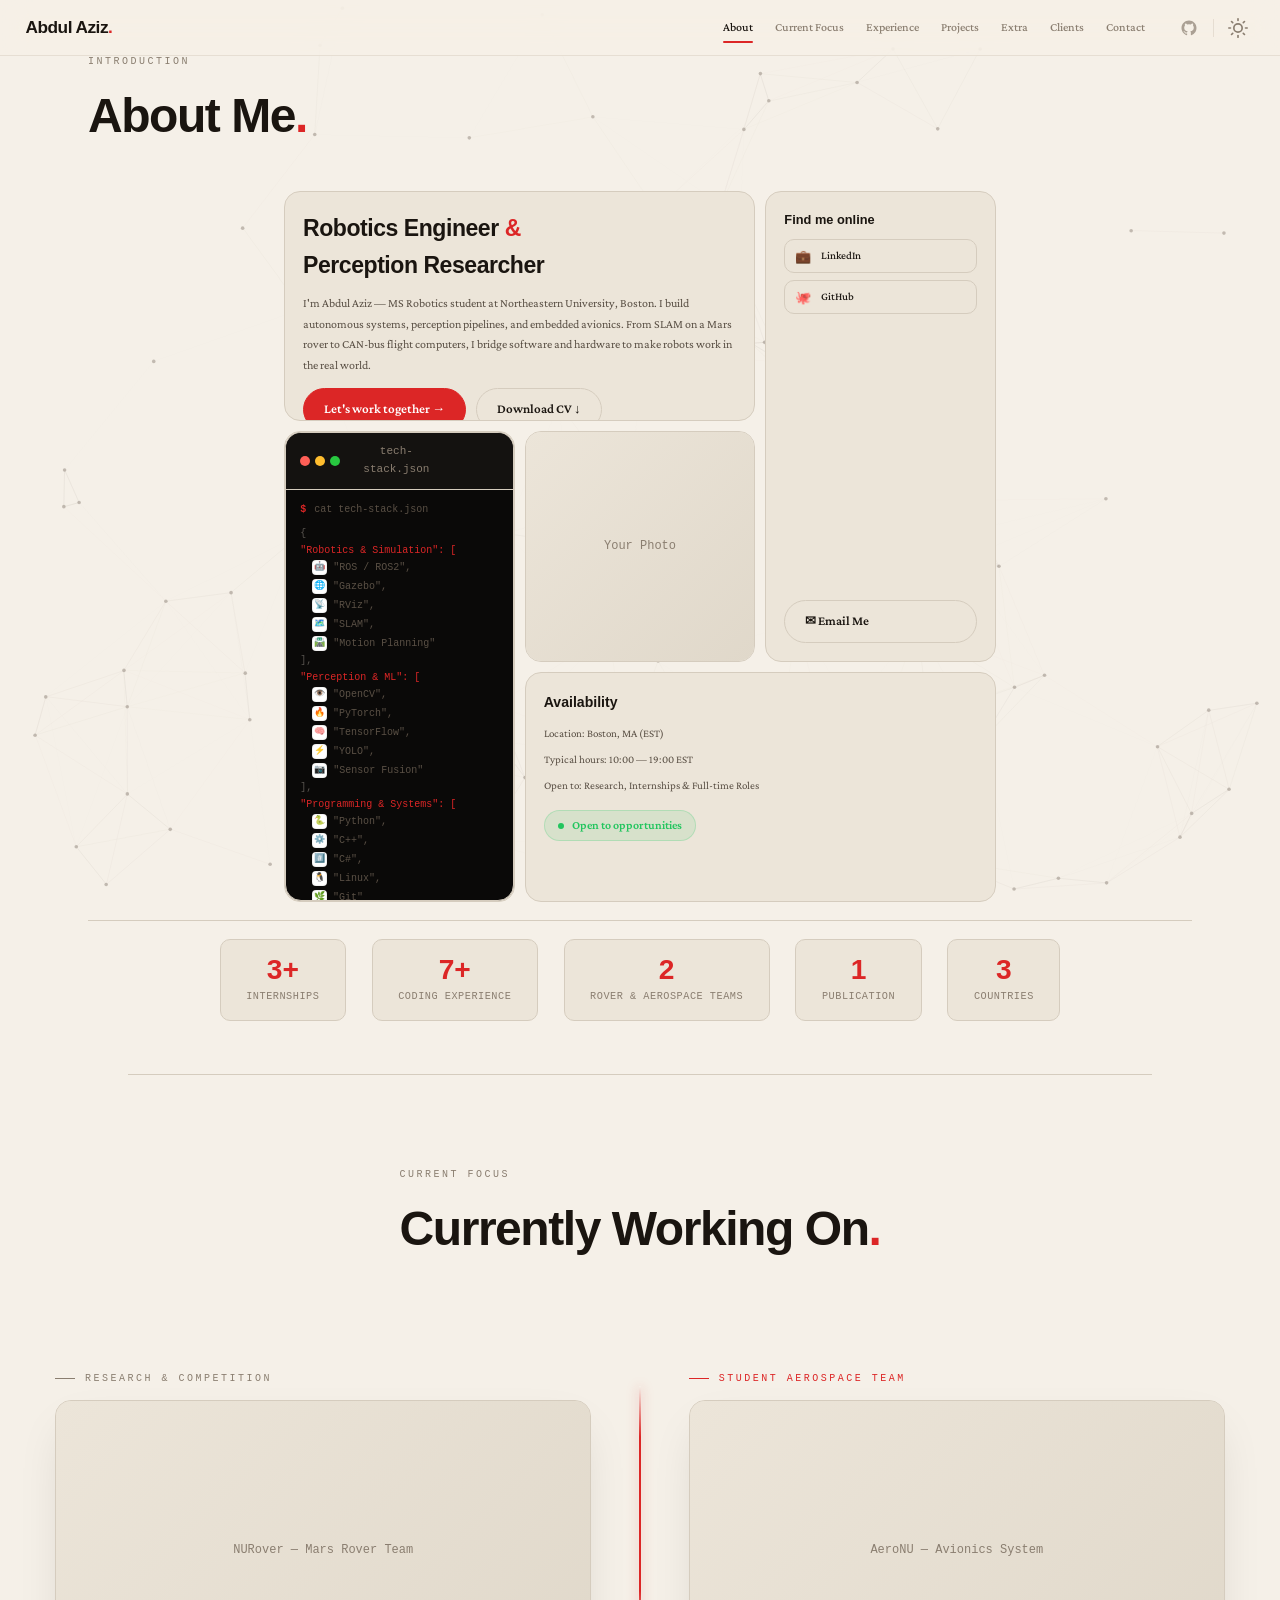
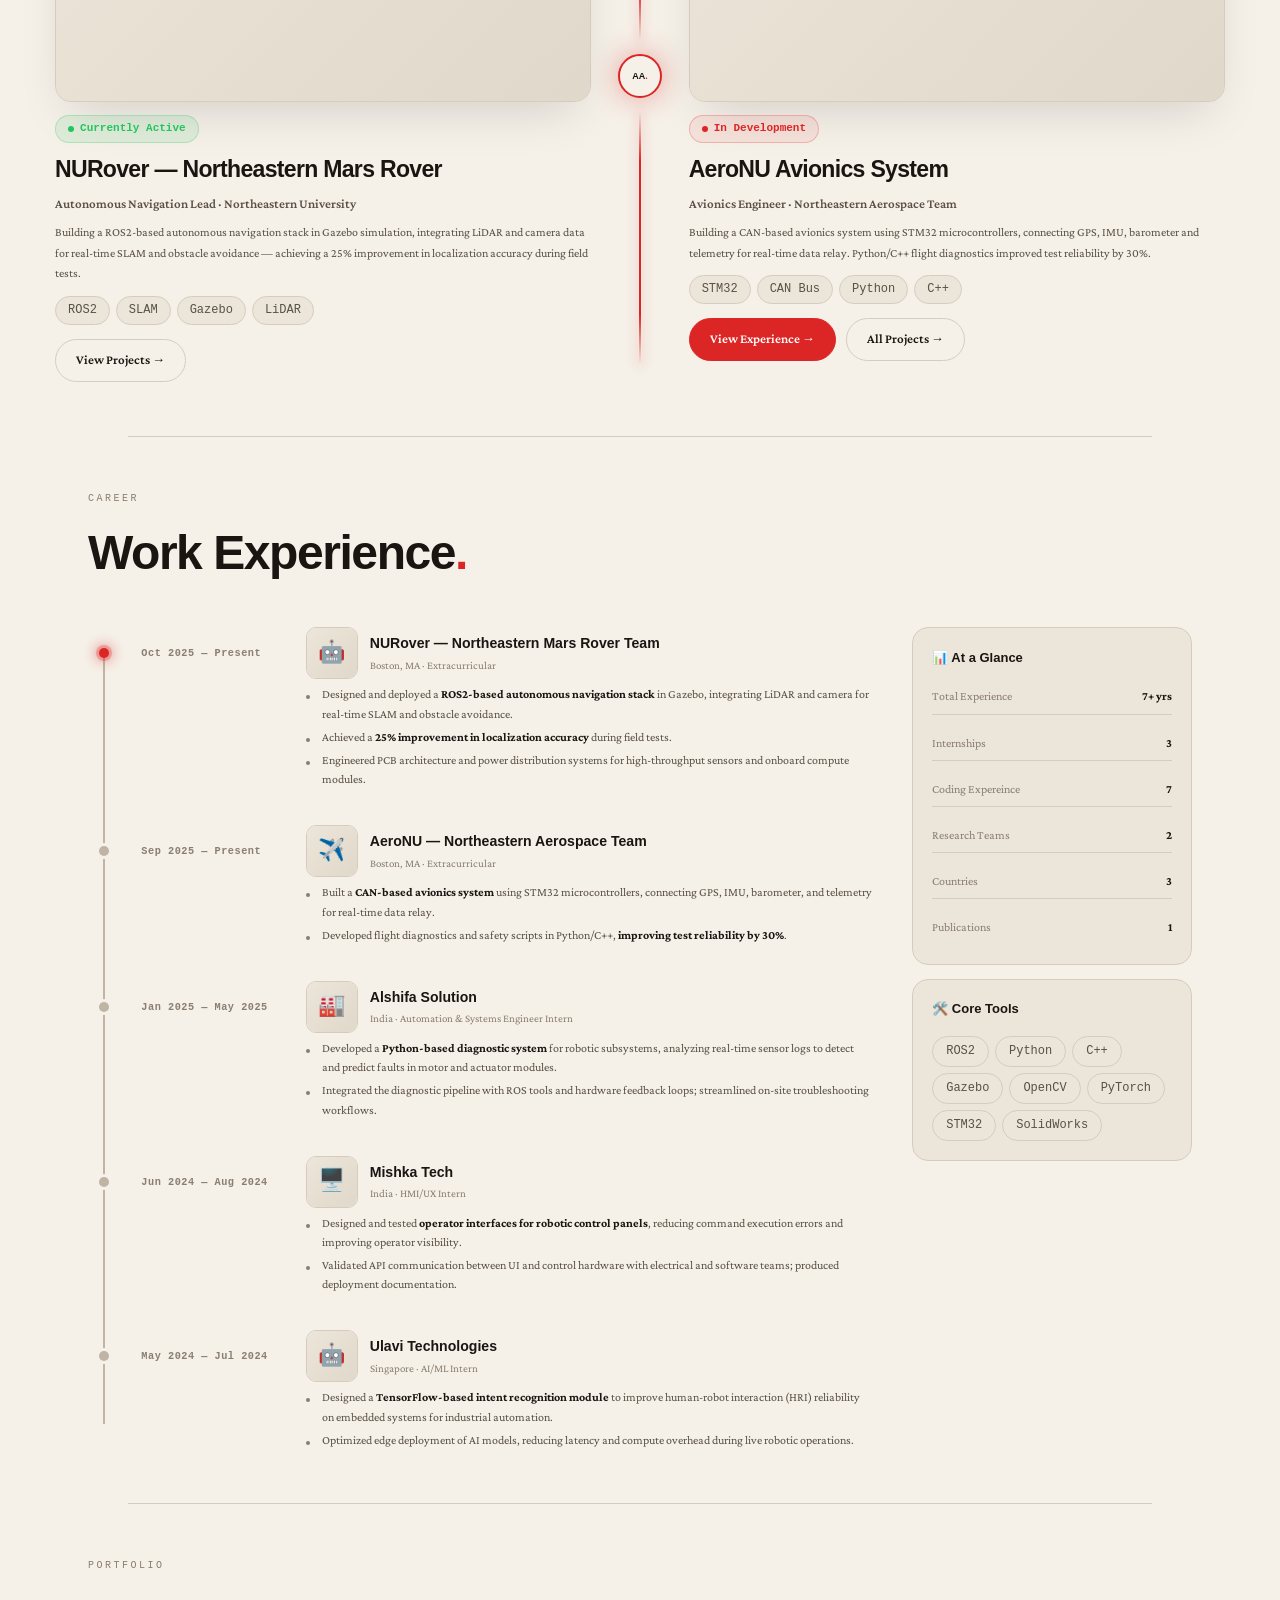
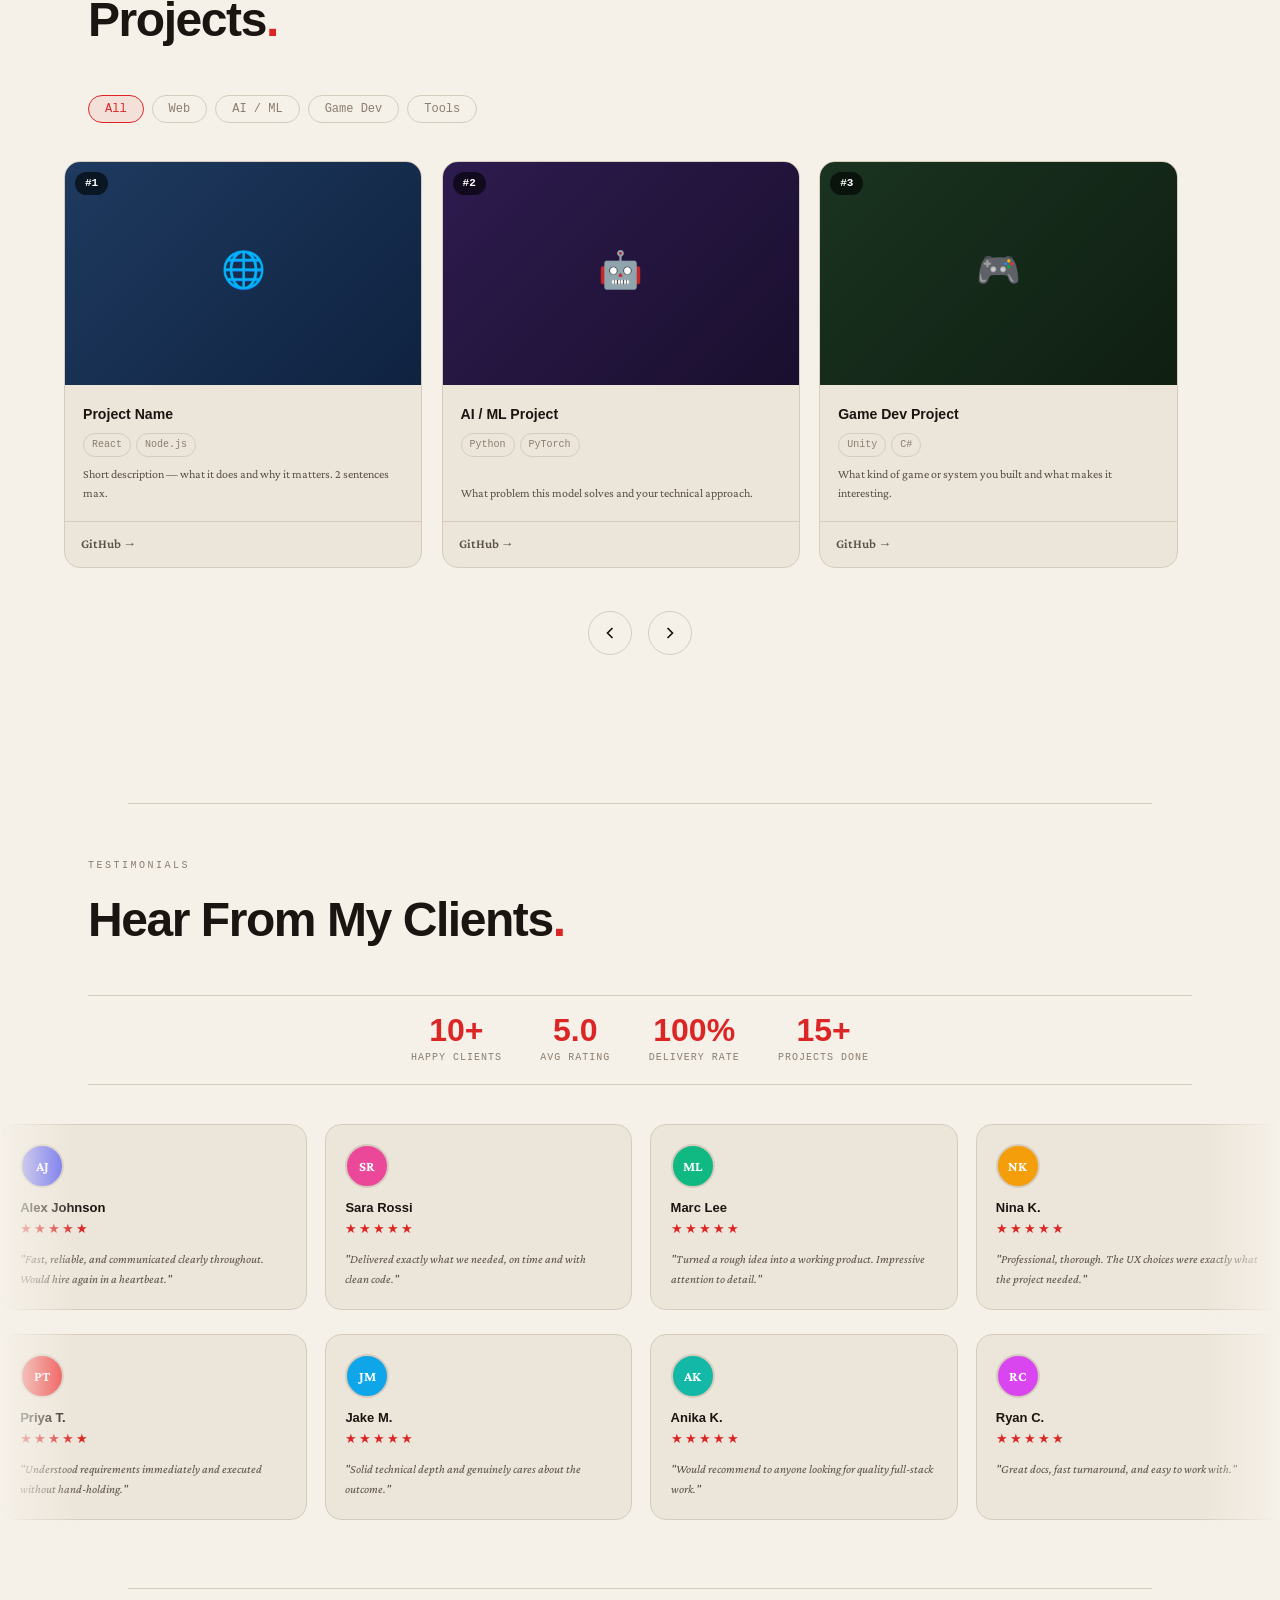
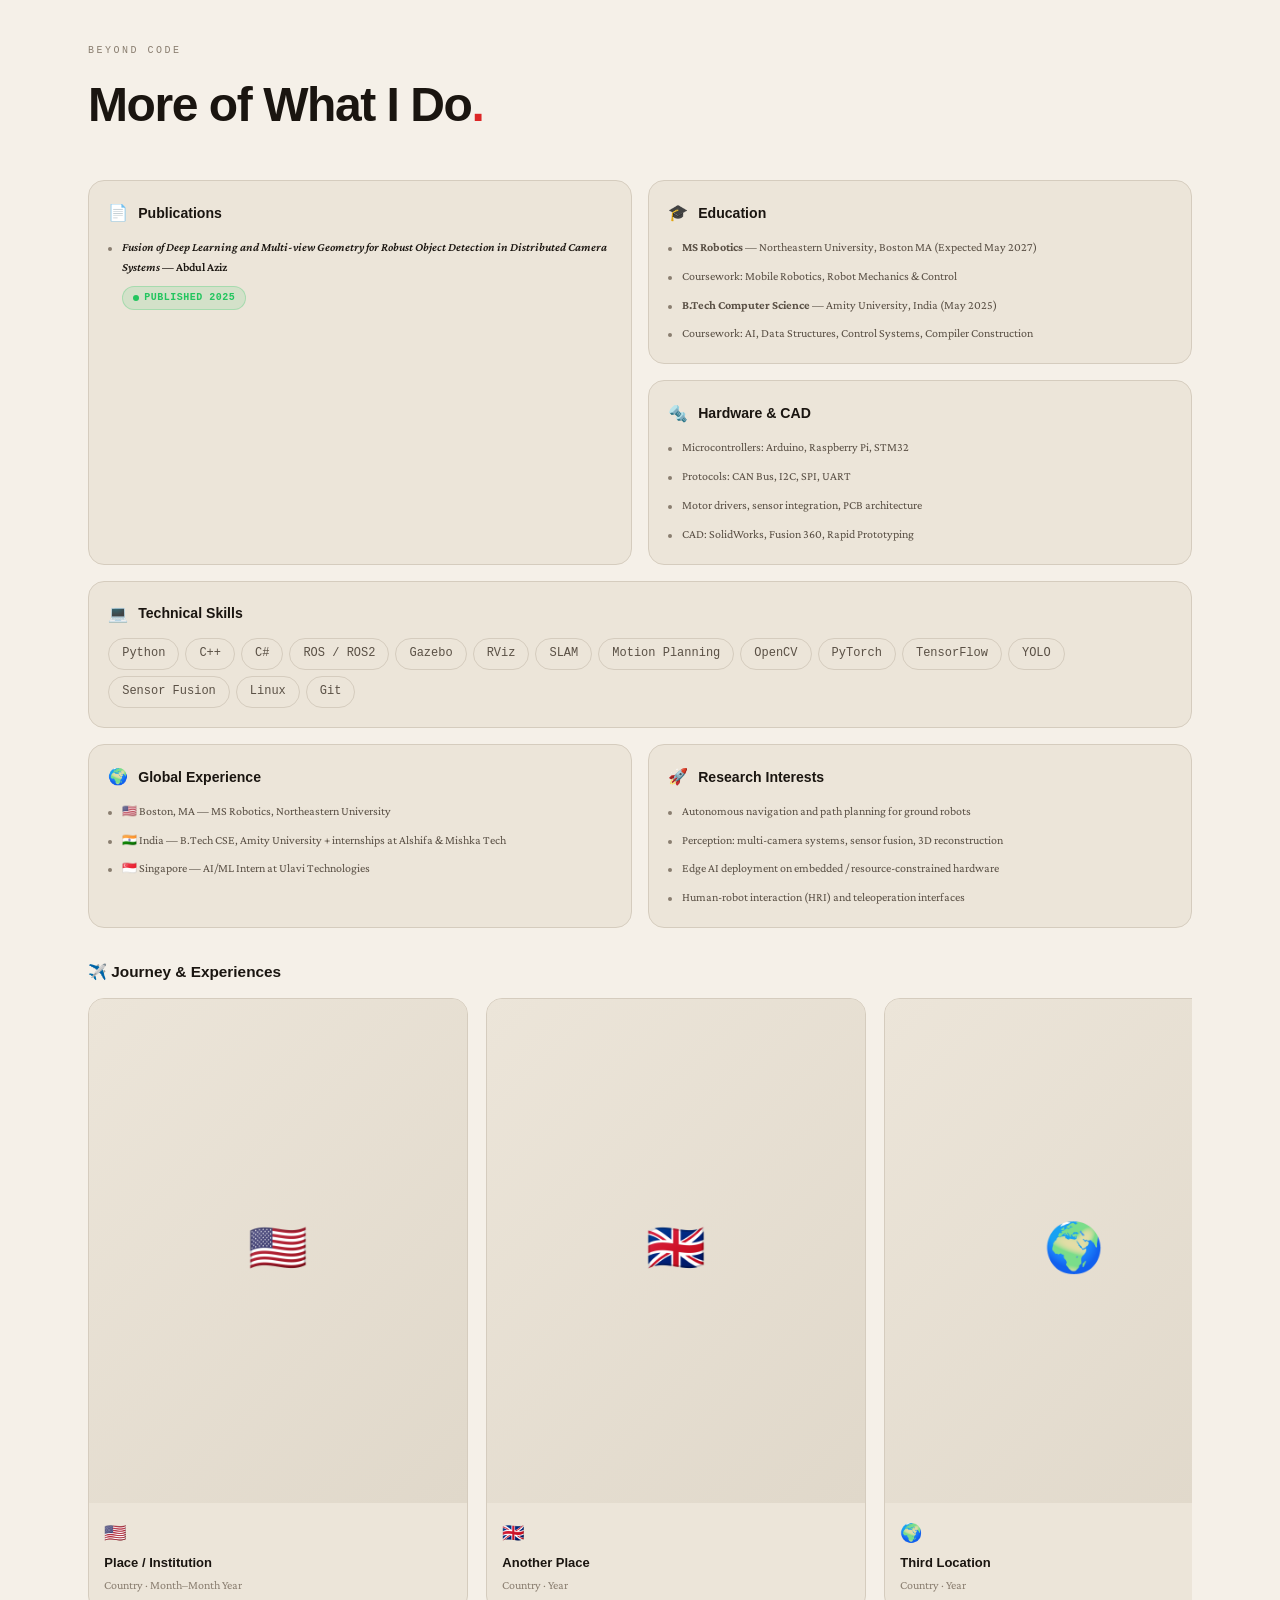
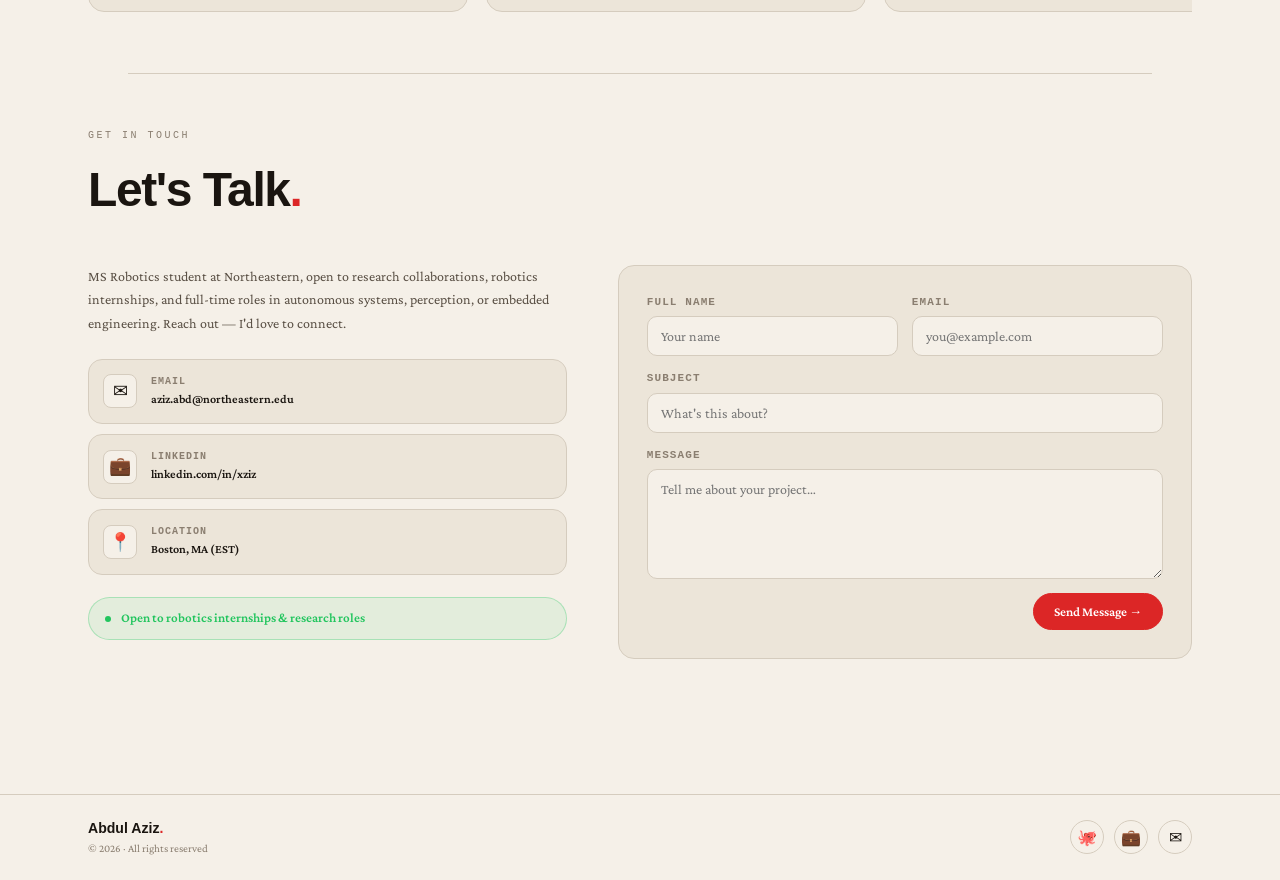
==== index.html @ 94512381 "Update index.html" ====
<!DOCTYPE html>
<html lang="en" data-theme="dark">
<head>
  <meta charset="UTF-8" />
  <meta name="viewport" content="width=device-width, initial-scale=1.0" />
  <title>Abdul Aziz · Robotics Engineer</title>
  <meta name="description" content="Abdul Aziz — MS Robotics @ Northeastern. ROS2, SLAM, Perception, Embedded Systems." />

  <!-- Fonts -->
  <link rel="preconnect" href="https://fonts.googleapis.com" />
  <link rel="preconnect" href="https://fonts.gstatic.com" crossorigin />
  <link href="https://fonts.googleapis.com/css2?family=Crimson+Pro:ital,wght@0,200..900;1,200..900&display=swap" rel="stylesheet">

  <!-- Theme bootstrap (must run before paint) -->
  <script>
    (function () {
      var saved = localStorage.getItem('theme');
      var sys = matchMedia('(prefers-color-scheme: dark)').matches ? 'dark' : 'light';
      document.documentElement.setAttribute('data-theme', (saved === 'dark' || saved === 'light') ? saved : sys);
    })();
  </script>

  <link rel="stylesheet" href="style.css" />
</head>
<body>

  <!-- Particle canvas background -->
  <canvas id="net-bg" aria-hidden="true"></canvas>

  <!-- ── PRELOADER ── -->
  <div id="preloader">
    <div class="pl-name">Your Name<span>.</span></div>
    <div class="pl-track"><div class="pl-bar" id="pl-bar"></div></div>
    <div class="pl-status" id="pl-status">Loading…</div>
  </div>

  <!-- ── APP ── -->
  <div id="app">

    <!-- ════════════ HEADER ════════════ -->
    <header class="site-header" role="banner">
      <a class="brand" href="#about">
        <span class="brand-n">Abdul Aziz</span><span class="brand-dot">.</span>
      </a>
      <nav class="nav" aria-label="Main navigation">
        <div class="nav-links">
          <a href="#about">About</a>
          <a href="#home">Current Focus</a>
          <a href="#work">Experience</a>
          <a href="#projects">Projects</a>
          <a href="#extra">Extra</a>
          <a href="#clients">Clients</a>
          <a href="#contact">Contact</a>
        </div>
        <div class="nav-actions">
          <!--           Replace href with your GitHub -->
          <a href="https://github.com/Awwziz" class="icon-btn" target="_blank" rel="noopener" aria-label="GitHub">
            <svg class="gh-ico" viewBox="0 0 24 24" fill="currentColor">
              <path d="M12 2C6.477 2 2 6.484 2 12.017c0 4.425 2.865 8.18 6.839 9.504.5.092.682-.217.682-.483 0-.237-.008-.868-.013-1.703-2.782.605-3.369-1.343-3.369-1.343-.454-1.158-1.11-1.466-1.11-1.466-.908-.62.069-.608.069-.608 1.003.07 1.531 1.032 1.531 1.032.892 1.53 2.341 1.088 2.91.832.092-.647.35-1.088.636-1.338-2.22-.253-4.555-1.113-4.555-4.951 0-1.093.39-1.988 1.029-2.688-.103-.253-.446-1.272.098-2.65 0 0 .84-.27 2.75 1.026A9.564 9.564 0 0112 6.844a9.59 9.59 0 012.504.337c1.909-1.296 2.747-1.027 2.747-1.027.546 1.379.202 2.398.1 2.651.64.7 1.028 1.595 1.028 2.688 0 3.848-2.339 4.695-4.566 4.943.359.309.678.92.678 1.855 0 1.338-.012 2.419-.012 2.747 0 .268.18.58.688.482A10.019 10.019 0 0022 12.017C22 6.484 17.522 2 12 2z"/>
            </svg>
          </a>
          <div class="nav-div" aria-hidden="true"></div>
          <button id="theme-btn" class="icon-btn" aria-label="Toggle theme">
            <svg class="ti" viewBox="0 0 24 24" fill="none" stroke="currentColor" stroke-width="2" stroke-linecap="round" stroke-linejoin="round">
              <circle class="ti-core" cx="12" cy="12" r="5"/>
              <g class="ti-rays">
                <line x1="12" y1="1"  x2="12" y2="3"/>
                <line x1="12" y1="21" x2="12" y2="23"/>
                <line x1="4.22" y1="4.22"   x2="5.64" y2="5.64"/>
                <line x1="18.36" y1="18.36" x2="19.78" y2="19.78"/>
                <line x1="1"  y1="12" x2="3"  y2="12"/>
                <line x1="21" y1="12" x2="23" y2="12"/>
                <line x1="4.22" y1="19.78" x2="5.64" y2="18.36"/>
                <line x1="18.36" y1="5.64"  x2="19.78" y2="4.22"/>
              </g>
              <circle class="ti-cres" cx="16" cy="8" r="4"/>
            </svg>
          </button>
        </div>
      </nav>
    </header>

    <!-- ════════════ ABOUT ════════════ -->
    <section id="about" class="about">
      <div class="container">
        <div class="sec-label">Introduction</div>
        <h2 class="sec-title">About Me<span class="sec-dot">.</span></h2>

        <div class="about-grid">

          <!-- Intro — spans 2 cols -->
          <article class="tile t-intro">
            <div>
              <h3 class="intro-title">Robotics Engineer <span class="ac">&amp;</span><br>Perception Researcher</h3>
              <p class="intro-text">I'm Abdul Aziz — MS Robotics student at Northeastern University, Boston. I build autonomous systems, perception pipelines, and embedded avionics. From SLAM on a Mars rover to CAN-bus flight computers, I bridge software and hardware to make robots work in the real world.</p>
            </div>
            <div class="intro-actions">
              <a class="btn btn-fill" href="#contact">Let's work together →</a>
              <!-- Replace href with path to your CV -->
              <a class="btn" href="assets/Abdul_Aziz_CV.pdf" download>Download CV ↓</a>
            </div>
          </article>

          <!-- Socials — spans 2 rows -->
          <aside class="tile t-social">
            <div class="soc-title">Find me online</div>
            <!-- Replace all hrefs below -->
            <a href="https://linkedin.com/in/abdulaziz" target="_blank" rel="noopener" class="soc-link">
              <div class="soc-ico">💼</div>LinkedIn
            </a>
            <a href="https://github.com/AbdulAziz" target="_blank" rel="noopener" class="soc-link">
              <div class="soc-ico">🐙</div>GitHub
            </a>
            <div class="soc-btns">
              <a class="btn" href="mailto:aziz.abd@northeastern.edu">✉ Email Me</a>
            </div>
          </aside>

          <!-- Terminal Tech Stack — spans 2 rows, filled by JS -->
          <aside class="tile t-tech">
            <div class="ts-term">
              <div class="ts-head">
                <div class="ts-dots">
                  <div class="ts-dot" style="background:#ff5f57"></div>
                  <div class="ts-dot" style="background:#ffbd2e"></div>
                  <div class="ts-dot" style="background:#28c840"></div>
                </div>
                <div class="ts-head-title">tech-stack.json</div>
                <div style="width:46px"></div>
              </div>
              <div class="ts-body">
                <div class="ts-cmd"><span class="ts-prompt">$</span><span>cat tech-stack.json</span></div>
                <!-- Lines injected by main.js → buildTerminal() -->
                <div id="ts-out"></div>
                <div class="ts-cursor"></div>
              </div>
            </div>
          </aside>

          <!-- Photo -->
          <figure class="tile t-photo">
            <!-- Replace with: <img src="assets/your-photo.jpg" alt="Your Name"> -->
            <div class="media-ph" style="height:100%">Your Photo</div>
          </figure>

          <!-- Availability -->
          <aside class="tile t-avail">
            <div class="avail-info">
              <h4 class="avail-title">Availability</h4>
              <p>Location: Boston, MA (EST)</p>
              <p>Typical hours: 10:00 — 19:00 EST</p>
              <p>Open to: Research, Internships &amp; Full-time Roles</p>
              <div class="avail-badge"><span class="avail-dot"></span>Open to opportunities</div>
            </div>
          </aside>

        </div>

        <!-- Stats row -->
        <div class="about-stats">
          <div class="stat-card"><div class="stat-num">3+</div><div class="stat-lbl">Internships</div></div>
          <div class="stat-card"><div class="stat-num">7+</div><div class="stat-lbl">Coding Experience</div></div>
          <div class="stat-card"><div class="stat-num">2</div><div class="stat-lbl">Rover &amp; Aerospace Teams</div></div>
          <div class="stat-card"><div class="stat-num">1</div><div class="stat-lbl">Publication</div></div>
          <div class="stat-card"><div class="stat-num">3</div><div class="stat-lbl">Countries</div></div>
        </div>

      </div>
      <div class="sec-divider" aria-hidden="true"></div>
    </section>

    <!-- ════════════ HERO ════════════ -->
    <section id="home" class="hero">
      <div class="container">
        <div class="sec-label">Current Focus</div>
        <h2 class="sec-title">Currently Working On<span class="sec-dot">.</span></h2>
      </div>

      <div class="hero-split">

        <!-- LEFT panel: Professional -->
        <div class="hero-panel">
          <div class="panel-label">Research & Competition</div>

          <div class="panel-media">
            <!-- Replace with: <img src="assets/nurover.png" alt="NURover Mars Rover"> -->
            <div class="media-ph">NURover — Mars Rover Team</div>
          </div>

          <div class="pill pill-active"><span class="pill-dot"></span>Currently Active</div>
          <h2 class="panel-title">NURover — Northeastern Mars Rover</h2>
          <p class="panel-org">Autonomous Navigation Lead · Northeastern University</p>
          <p class="panel-desc">Building a ROS2-based autonomous navigation stack in Gazebo simulation, integrating LiDAR and camera data for real-time SLAM and obstacle avoidance — achieving a 25% improvement in localization accuracy during field tests.</p>
          <div class="panel-tags">
            <span class="tag">ROS2</span>
            <span class="tag">SLAM</span>
            <span class="tag">Gazebo</span>
            <span class="tag">LiDAR</span>
          </div>
          <div class="panel-actions">
            <a href="#projects" class="btn">View Projects →</a>
          </div>
        </div>

        <!-- CENTER divider -->
        <div class="hero-div">
          <div class="hero-div__line"></div>
          <div class="hero-div__badge">AA<span>.</span></div>
          <div class="hero-div__line"></div>
        </div>

        <!-- RIGHT panel: Personal Project -->
        <div class="hero-panel">
          <div class="panel-label ac">Student Aerospace Team</div>

          <div class="panel-media">
            <!-- Replace with: <img src="assets/aeronu.png" alt="AeroNU Avionics"> -->
            <div class="media-ph">AeroNU — Avionics System</div>
          </div>

          <div class="pill pill-dev"><span class="pill-dot"></span>In Development</div>
          <h2 class="panel-title">AeroNU Avionics System</h2>
          <p class="panel-org">Avionics Engineer · Northeastern Aerospace Team</p>
          <p class="panel-desc">Building a CAN-based avionics system using STM32 microcontrollers, connecting GPS, IMU, barometer and telemetry for real-time data relay. Python/C++ flight diagnostics improved test reliability by 30%.</p>
          <div class="panel-tags">
            <span class="tag">STM32</span>
            <span class="tag">CAN Bus</span>
            <span class="tag">Python</span>
            <span class="tag">C++</span>
          </div>
          <div class="panel-actions">
            <a href="#work" class="btn btn-fill">View Experience →</a>
            <a href="#projects" class="btn">All Projects →</a>
          </div>
        </div>

      </div>
      <div class="sec-divider" aria-hidden="true"></div>
    </section>

    <!-- ════════════ EXPERIENCE ════════════ -->
    <section id="work" class="work">
      <div class="container">
        <div class="sec-label">Career</div>
        <h2 class="sec-title">Work Experience<span class="sec-dot">.</span></h2>

        <div class="exp-layout">

          <!-- Timeline -->
          <ol class="timeline" id="timeline" aria-label="Work experience">

            <li class="t-item">
              <div class="t-rail" aria-hidden="true"><span class="t-dot"></span></div>
              <div class="t-date">Oct 2025 — Present</div>
              <div class="t-head">
                <div class="t-logo"><div class="media-ph" style="font-size:22px">🤖</div></div>
                <div>
                  <div class="t-company">NURover — Northeastern Mars Rover Team</div>
                  <div class="t-location">Boston, MA · Extracurricular</div>
                </div>
              </div>
              <div class="t-body">
                <ul class="t-points">
                  <li>Designed and deployed a <strong>ROS2-based autonomous navigation stack</strong> in Gazebo, integrating LiDAR and camera for real-time SLAM and obstacle avoidance.</li>
                  <li>Achieved a <strong>25% improvement in localization accuracy</strong> during field tests.</li>
                  <li>Engineered PCB architecture and power distribution systems for high-throughput sensors and onboard compute modules.</li>
                </ul>
              </div>
            </li>

            <li class="t-item">
              <div class="t-rail" aria-hidden="true"><span class="t-dot"></span></div>
              <div class="t-date">Sep 2025 — Present</div>
              <div class="t-head">
                <div class="t-logo"><div class="media-ph" style="font-size:22px">✈️</div></div>
                <div>
                  <div class="t-company">AeroNU — Northeastern Aerospace Team</div>
                  <div class="t-location">Boston, MA · Extracurricular</div>
                </div>
              </div>
              <div class="t-body">
                <ul class="t-points">
                  <li>Built a <strong>CAN-based avionics system</strong> using STM32 microcontrollers, connecting GPS, IMU, barometer, and telemetry for real-time data relay.</li>
                  <li>Developed flight diagnostics and safety scripts in Python/C++, <strong>improving test reliability by 30%</strong>.</li>
                </ul>
              </div>
            </li>

            <li class="t-item">
              <div class="t-rail" aria-hidden="true"><span class="t-dot"></span></div>
              <div class="t-date">Jan 2025 — May 2025</div>
              <div class="t-head">
                <div class="t-logo"><div class="media-ph" style="font-size:22px">🏭</div></div>
                <div>
                  <div class="t-company">Alshifa Solution</div>
                  <div class="t-location">India · Automation &amp; Systems Engineer Intern</div>
                </div>
              </div>
              <div class="t-body">
                <ul class="t-points">
                  <li>Developed a <strong>Python-based diagnostic system</strong> for robotic subsystems, analyzing real-time sensor logs to detect and predict faults in motor and actuator modules.</li>
                  <li>Integrated the diagnostic pipeline with ROS tools and hardware feedback loops; streamlined on-site troubleshooting workflows.</li>
                </ul>
              </div>
            </li>

            <li class="t-item">
              <div class="t-rail" aria-hidden="true"><span class="t-dot"></span></div>
              <div class="t-date">Jun 2024 — Aug 2024</div>
              <div class="t-head">
                <div class="t-logo"><div class="media-ph" style="font-size:22px">🖥️</div></div>
                <div>
                  <div class="t-company">Mishka Tech</div>
                  <div class="t-location">India · HMI/UX Intern</div>
                </div>
              </div>
              <div class="t-body">
                <ul class="t-points">
                  <li>Designed and tested <strong>operator interfaces for robotic control panels</strong>, reducing command execution errors and improving operator visibility.</li>
                  <li>Validated API communication between UI and control hardware with electrical and software teams; produced deployment documentation.</li>
                </ul>
              </div>
            </li>

            <li class="t-item">
              <div class="t-rail" aria-hidden="true"><span class="t-dot"></span></div>
              <div class="t-date">May 2024 — Jul 2024</div>
              <div class="t-head">
                <div class="t-logo"><div class="media-ph" style="font-size:22px">🤖</div></div>
                <div>
                  <div class="t-company">Ulavi Technologies</div>
                  <div class="t-location">Singapore · AI/ML Intern</div>
                </div>
              </div>
              <div class="t-body">
                <ul class="t-points">
                  <li>Designed a <strong>TensorFlow-based intent recognition module</strong> to improve human-robot interaction (HRI) reliability on embedded systems for industrial automation.</li>
                  <li>Optimized edge deployment of AI models, reducing latency and compute overhead during live robotic operations.</li>
                </ul>
              </div>
            </li>

          </ol>

          <!-- Sidebar -->
          <div class="exp-sidebar">
            <div class="summary-card">
              <div class="summary-title">📊 At a Glance</div>
              <div class="s-row"><span>Total Experience</span><span>7+ yrs</span></div>
              <div class="s-row"><span>Internships</span><span>3</span></div>
              <div class="s-row"><span>Coding Expereince</span><span>7</span></div>
              <div class="s-row"><span>Research Teams</span><span>2</span></div>
              <div class="s-row"><span>Countries</span><span>3</span></div>
              <div class="s-row"><span>Publications</span><span>1</span></div>
            </div>
            <div class="summary-card">
              <div class="summary-title">🛠️ Core Tools</div>
              <div class="chip-wrap">
                <span class="chip">ROS2</span>
                <span class="chip">Python</span>
                <span class="chip">C++</span>
                <span class="chip">Gazebo</span>
                <span class="chip">OpenCV</span>
                <span class="chip">PyTorch</span>
                <span class="chip">STM32</span>
                <span class="chip">SolidWorks</span>
              </div>
            </div>
          </div>

        </div>
      </div>
      <div class="sec-divider" aria-hidden="true"></div>
    </section>

    <!-- ════════════ PROJECTS ════════════ -->
    <section id="projects" class="projects">
      <div class="container">
        <div class="sec-label">Portfolio</div>
        <h2 class="sec-title">Projects<span class="sec-dot">.</span></h2>

        <!-- Filter buttons — data-f must match data-cat on cards -->
        <div class="proj-filters" role="toolbar" aria-label="Filter projects">
          <button class="proj-filter active" data-f="all">All</button>
          <button class="proj-filter" data-f="web">Web</button>
          <button class="proj-filter" data-f="ai">AI / ML</button>
          <button class="proj-filter" data-f="gamedev">Game Dev</button>
          <button class="proj-filter" data-f="tools">Tools</button>
          <!-- Add more filters as needed -->
        </div>
      </div>

      <!-- Carousel — full-width overflow intentional -->
      <div class="proj-carousel">
        <div class="proj-track" id="proj-track" tabindex="0">

          <!-- ── CARD — duplicate for each project ── -->
          <article class="proj-card" data-cat="web">
            <div class="proj-media">
              <!-- Replace with: <img src="assets/projects/project1.png" alt="Project Name"> -->
              <div class="media-ph proj-ph" style="background:linear-gradient(135deg,#1e3a5f,#0f2240)">🌐</div>
              <span class="proj-num">#1</span>
            </div>
            <div class="proj-body">
              <h3>Project Name</h3>
              <div class="proj-tags">
                <span class="proj-tag">React</span>
                <span class="proj-tag">Node.js</span>
              </div>
              <p>Short description — what it does and why it matters. 2 sentences max.</p>
            </div>
            <div class="proj-footer">
              <!-- Replace href with your repo or live link -->
              <a href="https://github.com/yourusername/project" target="_blank" rel="noopener" class="proj-link">GitHub →</a>
            </div>
          </article>

          <article class="proj-card" data-cat="ai">
            <div class="proj-media">
              <div class="media-ph proj-ph" style="background:linear-gradient(135deg,#2d1b4e,#1a0f2e)">🤖</div>
              <span class="proj-num">#2</span>
            </div>
            <div class="proj-body">
              <h3>AI / ML Project</h3>
              <div class="proj-tags">
                <span class="proj-tag">Python</span>
                <span class="proj-tag">PyTorch</span>
              </div>
              <p>What problem this model solves and your technical approach.</p>
            </div>
            <div class="proj-footer">
              <a href="https://github.com/yourusername/project" target="_blank" rel="noopener" class="proj-link">GitHub →</a>
            </div>
          </article>

          <article class="proj-card" data-cat="gamedev">
            <div class="proj-media">
              <div class="media-ph proj-ph" style="background:linear-gradient(135deg,#1a3320,#0f1f12)">🎮</div>
              <span class="proj-num">#3</span>
            </div>
            <div class="proj-body">
              <h3>Game Dev Project</h3>
              <div class="proj-tags">
                <span class="proj-tag">Unity</span>
                <span class="proj-tag">C#</span>
              </div>
              <p>What kind of game or system you built and what makes it interesting.</p>
            </div>
            <div class="proj-footer">
              <a href="https://github.com/yourusername/project" target="_blank" rel="noopener" class="proj-link">GitHub →</a>
            </div>
          </article>

          <article class="proj-card" data-cat="tools">
            <div class="proj-media">
              <div class="media-ph proj-ph" style="background:linear-gradient(135deg,#3b2200,#221400)">🛠️</div>
              <span class="proj-num">#4</span>
            </div>
            <div class="proj-body">
              <h3>Developer Tool</h3>
              <div class="proj-tags">
                <span class="proj-tag">Python</span>
                <span class="proj-tag">CLI</span>
              </div>
              <p>What workflow problem this tool solves and who benefits from it.</p>
            </div>
            <div class="proj-footer">
              <a href="https://github.com/yourusername/project" target="_blank" rel="noopener" class="proj-link">GitHub →</a>
            </div>
          </article>

          <article class="proj-card" data-cat="web">
            <div class="proj-media">
              <div class="media-ph proj-ph" style="background:linear-gradient(135deg,#0f3d2b,#071f16)">📊</div>
              <span class="proj-num">#5</span>
            </div>
            <div class="proj-body">
              <h3>Full Stack App</h3>
              <div class="proj-tags">
                <span class="proj-tag">Next.js</span>
                <span class="proj-tag">MongoDB</span>
              </div>
              <p>A full-stack application with auth, database, and polished UI.</p>
            </div>
            <div class="proj-footer">
              <a href="https://github.com/yourusername/project" target="_blank" rel="noopener" class="proj-link">GitHub →</a>
            </div>
          </article>

          <!-- Keep adding <article class="proj-card" data-cat="..."> blocks -->

        </div>
      </div>

      <div class="proj-controls">
        <button class="nav-btn" id="proj-prev" aria-label="Previous">
          <svg width="20" height="20" viewBox="0 0 24 24" fill="none" stroke="currentColor" stroke-width="2"><polyline points="15 18 9 12 15 6"/></svg>
        </button>
        <button class="nav-btn" id="proj-next" aria-label="Next">
          <svg width="20" height="20" viewBox="0 0 24 24" fill="none" stroke="currentColor" stroke-width="2"><polyline points="9 18 15 12 9 6"/></svg>
        </button>
      </div>
      <div class="sec-divider" aria-hidden="true"></div>
    </section>

    <!-- ════════════ REVIEWS ════════════ -->
    <section id="clients" class="clients">
      <div class="container">
        <div class="sec-label">Testimonials</div>
        <h2 class="sec-title">Hear From My Clients<span class="sec-dot">.</span></h2>

        <!-- Stats banner — edit numbers -->
        <div class="rev-stats">
          <div class="rev-stat"><div class="rev-num">10+</div><div class="rev-lbl">Happy Clients</div></div>
          <div class="rev-stat"><div class="rev-num">5.0</div><div class="rev-lbl">Avg Rating</div></div>
          <div class="rev-stat"><div class="rev-num">100%</div><div class="rev-lbl">Delivery Rate</div></div>
          <div class="rev-stat"><div class="rev-num">15+</div><div class="rev-lbl">Projects Done</div></div>
        </div>
      </div>

      <!-- Row 1 — scrolls left -->
      <!-- JS clones .mgroup for seamless loop -->
      <div class="marquee-row">
        <div class="marquee" style="--dur:36s">
          <div class="mgroup" id="mg1">
            <!-- ── REVIEW — duplicate as needed ── -->
            <div class="review">
              <div class="rev-card">
                <div class="rev-avatar" style="background:#6366f1">AJ</div>
                <div>
                  <div class="rev-name">Alex Johnson</div>
                  <div class="rev-stars">★★★★★</div>
                </div>
                <div class="rev-body">"Fast, reliable, and communicated clearly throughout. Would hire again in a heartbeat."</div>
              </div>
            </div>
            <div class="review">
              <div class="rev-card">
                <div class="rev-avatar" style="background:#ec4899">SR</div>
                <div>
                  <div class="rev-name">Sara Rossi</div>
                  <div class="rev-stars">★★★★★</div>
                </div>
                <div class="rev-body">"Delivered exactly what we needed, on time and with clean code."</div>
              </div>
            </div>
            <div class="review">
              <div class="rev-card">
                <div class="rev-avatar" style="background:#10b981">ML</div>
                <div>
                  <div class="rev-name">Marc Lee</div>
                  <div class="rev-stars">★★★★★</div>
                </div>
                <div class="rev-body">"Turned a rough idea into a working product. Impressive attention to detail."</div>
              </div>
            </div>
            <div class="review">
              <div class="rev-card">
                <div class="rev-avatar" style="background:#f59e0b">NK</div>
                <div>
                  <div class="rev-name">Nina K.</div>
                  <div class="rev-stars">★★★★★</div>
                </div>
                <div class="rev-body">"Professional, thorough. The UX choices were exactly what the project needed."</div>
              </div>
            </div>
            <div class="review">
              <div class="rev-card">
                <div class="rev-avatar" style="background:#8b5cf6">DW</div>
                <div>
                  <div class="rev-name">David W.</div>
                  <div class="rev-stars">★★★★★</div>
                </div>
                <div class="rev-body">"Smooth collaboration from start to finish. Great partner to build with."</div>
              </div>
            </div>
          </div>
        </div>
      </div>

      <!-- Row 2 — scrolls right -->
      <div class="marquee-row dir-right">
        <div class="marquee" style="--dur:44s">
          <div class="mgroup" id="mg2">
            <div class="review">
              <div class="rev-card">
                <div class="rev-avatar" style="background:#ef4444">PT</div>
                <div>
                  <div class="rev-name">Priya T.</div>
                  <div class="rev-stars">★★★★★</div>
                </div>
                <div class="rev-body">"Understood requirements immediately and executed without hand-holding."</div>
              </div>
            </div>
            <div class="review">
              <div class="rev-card">
                <div class="rev-avatar" style="background:#0ea5e9">JM</div>
                <div>
                  <div class="rev-name">Jake M.</div>
                  <div class="rev-stars">★★★★★</div>
                </div>
                <div class="rev-body">"Solid technical depth and genuinely cares about the outcome."</div>
              </div>
            </div>
            <div class="review">
              <div class="rev-card">
                <div class="rev-avatar" style="background:#14b8a6">AK</div>
                <div>
                  <div class="rev-name">Anika K.</div>
                  <div class="rev-stars">★★★★★</div>
                </div>
                <div class="rev-body">"Would recommend to anyone looking for quality full-stack work."</div>
              </div>
            </div>
            <div class="review">
              <div class="rev-card">
                <div class="rev-avatar" style="background:#d946ef">RC</div>
                <div>
                  <div class="rev-name">Ryan C.</div>
                  <div class="rev-stars">★★★★★</div>
                </div>
                <div class="rev-body">"Great docs, fast turnaround, and easy to work with."</div>
              </div>
            </div>
          </div>
        </div>
      </div>

      <div class="sec-divider" aria-hidden="true"></div>
    </section>

    <!-- ════════════ EXTRA ════════════ -->
    <section id="extra" class="extra">
      <div class="container">
        <div class="sec-label">Beyond Code</div>
        <h2 class="sec-title">More of What I Do<span class="sec-dot">.</span></h2>

        <div class="extra-grid">

          <div class="extra-block">
            <div class="xb-header"><span>📄</span><h3 class="xb-title">Publications</h3></div>
            <ul class="xb-list">
              <li class="pub-item">
                <span class="pub-title"><cite>Fusion of Deep Learning and Multi-view Geometry for Robust Object Detection in Distributed Camera Systems</cite> — Abdul Aziz</span>
                <span class="pub-badge pub-published"><span class="pub-dot"></span>Published 2025</span>
              </li>
            </ul>
          </div>

          <div class="extra-block">
            <div class="xb-header"><span>🎓</span><h3 class="xb-title">Education</h3></div>
            <ul class="xb-list">
              <li><strong>MS Robotics</strong> — Northeastern University, Boston MA (Expected May 2027)</li>
              <li>Coursework: Mobile Robotics, Robot Mechanics &amp; Control</li>
              <li><strong>B.Tech Computer Science</strong> — Amity University, India (May 2025)</li>
              <li>Coursework: AI, Data Structures, Control Systems, Compiler Construction</li>
            </ul>
          </div>

          <div class="extra-block">
            <div class="xb-header"><span>🔩</span><h3 class="xb-title">Hardware &amp; CAD</h3></div>
            <ul class="xb-list">
              <li>Microcontrollers: Arduino, Raspberry Pi, STM32</li>
              <li>Protocols: CAN Bus, I2C, SPI, UART</li>
              <li>Motor drivers, sensor integration, PCB architecture</li>
              <li>CAD: SolidWorks, Fusion 360, Rapid Prototyping</li>
            </ul>
          </div>

          <!-- Skills — full width -->
          <div class="extra-block">
            <div class="xb-header"><span>💻</span><h3 class="xb-title">Technical Skills</h3></div>
            <ul class="xb-list xb-chips">
              <li><span class="chip">Python</span></li>
              <li><span class="chip">C++</span></li>
              <li><span class="chip">C#</span></li>
              <li><span class="chip">ROS / ROS2</span></li>
              <li><span class="chip">Gazebo</span></li>
              <li><span class="chip">RViz</span></li>
              <li><span class="chip">SLAM</span></li>
              <li><span class="chip">Motion Planning</span></li>
              <li><span class="chip">OpenCV</span></li>
              <li><span class="chip">PyTorch</span></li>
              <li><span class="chip">TensorFlow</span></li>
              <li><span class="chip">YOLO</span></li>
              <li><span class="chip">Sensor Fusion</span></li>
              <li><span class="chip">Linux</span></li>
              <li><span class="chip">Git</span></li>
            </ul>
          </div>

          <div class="extra-block">
            <div class="xb-header"><span>🌍</span><h3 class="xb-title">Global Experience</h3></div>
            <ul class="xb-list">
              <li>🇺🇸 Boston, MA — MS Robotics, Northeastern University</li>
              <li>🇮🇳 India — B.Tech CSE, Amity University + internships at Alshifa &amp; Mishka Tech</li>
              <li>🇸🇬 Singapore — AI/ML Intern at Ulavi Technologies</li>
            </ul>
          </div>

          <div class="extra-block">
            <div class="xb-header"><span>🚀</span><h3 class="xb-title">Research Interests</h3></div>
            <ul class="xb-list">
              <li>Autonomous navigation and path planning for ground robots</li>
              <li>Perception: multi-camera systems, sensor fusion, 3D reconstruction</li>
              <li>Edge AI deployment on embedded / resource-constrained hardware</li>
              <li>Human-robot interaction (HRI) and teleoperation interfaces</li>
            </ul>
          </div>

        </div>

        <!-- Journey cards -->
        <h3 class="journey-title">✈️ Journey &amp; Experiences</h3>
        <div class="journey-scroll">
          <!-- ── JOURNEY CARD — duplicate as needed ── -->
          <article class="journey-card">
            <div class="journey-media">
              <!-- Replace with: <img src="assets/extra/place1.jpg" alt="Place"> -->
              <div class="media-ph" style="height:100%;font-size:48px">🇺🇸</div>
            </div>
            <div class="journey-body">
              <span class="journey-flag">🇺🇸</span>
              <h4>Place / Institution</h4>
              <p>Country · Month–Month Year</p>
            </div>
          </article>
          <article class="journey-card">
            <div class="journey-media">
              <div class="media-ph" style="height:100%;font-size:48px">🇬🇧</div>
            </div>
            <div class="journey-body">
              <span class="journey-flag">🇬🇧</span>
              <h4>Another Place</h4>
              <p>Country · Year</p>
            </div>
          </article>
          <article class="journey-card">
            <div class="journey-media">
              <div class="media-ph" style="height:100%;font-size:48px">🌍</div>
            </div>
            <div class="journey-body">
              <span class="journey-flag">🌍</span>
              <h4>Third Location</h4>
              <p>Country · Year</p>
            </div>
          </article>
        </div>

      </div>
      <div class="sec-divider" aria-hidden="true"></div>
    </section>

    <!-- ════════════ CONTACT ════════════ -->
    <section id="contact" class="contact">
      <div class="container">
        <div class="sec-label">Get In Touch</div>
        <h2 class="sec-title">Let's Talk<span class="sec-dot">.</span></h2>

        <div class="contact-layout">

          <!-- Info sidebar -->
          <div class="contact-info">
            <p class="contact-intro">MS Robotics student at Northeastern, open to research collaborations, robotics internships, and full-time roles in autonomous systems, perception, or embedded engineering. Reach out — I'd love to connect.</p>

            <div class="contact-channels">
              <a class="ch" href="mailto:aziz.abd@northeastern.edu">
                <span class="ch-ico">✉</span>
                <div><div class="ch-lbl">Email</div><div class="ch-val">aziz.abd@northeastern.edu</div></div>
              </a>
              <a class="ch" href="https://linkedin.com/in/xziz" target="_blank" rel="noopener">
                <span class="ch-ico">💼</span>
                <div><div class="ch-lbl">LinkedIn</div><div class="ch-val">linkedin.com/in/xziz</div></div>
              </a>
              <span class="ch">
                <span class="ch-ico">📍</span>
                <div><div class="ch-lbl">Location</div><div class="ch-val">Boston, MA (EST)</div></div>
              </span>
            </div>

            <div class="avail-pill">
              <span class="avail-dot"></span>
              <span>Open to robotics internships &amp; research roles</span>
            </div>
          </div>

          <!-- Contact form -->
          <!-- Hook up to EmailJS / Formspree / your own backend in main.js → initContact() -->
          <form class="talk-form" id="contact-form" novalidate>
            <div class="tf-row">
              <div class="tf-field">
                <label class="tf-label" for="tf-name">Full Name</label>
                <input class="tf-in" id="tf-name" type="text" placeholder="Your name" required />
              </div>
              <div class="tf-field">
                <label class="tf-label" for="tf-email">Email</label>
                <input class="tf-in" id="tf-email" type="email" placeholder="you@example.com" required />
              </div>
            </div>
            <div class="tf-field">
              <label class="tf-label" for="tf-subject">Subject</label>
              <input class="tf-in" id="tf-subject" type="text" placeholder="What's this about?" required />
            </div>
            <div class="tf-field">
              <label class="tf-label" for="tf-message">Message</label>
              <textarea class="tf-ta" id="tf-message" rows="5" placeholder="Tell me about your project…" required></textarea>
            </div>
            <button class="tf-submit btn btn-fill" type="submit">Send Message →</button>
            <div class="tf-status" id="tf-status"></div>
          </form>

        </div>
      </div>
    </section>

    <!-- ════════════ FOOTER ════════════ -->
    <footer class="site-footer">
      <div class="container">
        <div class="footer-inner">
          <div>
            <!-- Replace with your name -->
            <div class="footer-name">Abdul Aziz<span>.</span></div>
            <div class="footer-copy">© <span id="yr"></span> · All rights reserved</div>
          </div>
          <nav class="footer-socials" aria-label="Social media">
            <!-- Replace hrefs -->
            <a href="https://github.com/AbdulAziz" aria-label="GitHub" target="_blank" rel="noopener">🐙</a>
            <a href="https://linkedin.com/in/abdulaziz" aria-label="LinkedIn" target="_blank" rel="noopener">💼</a>
            <a href="mailto:aziz.abd@northeastern.edu" aria-label="Email">✉</a>
          </nav>
        </div>
      </div>
    </footer>

  </div><!-- /#app -->

  <script src="main.js"></script>
</body>
</html>
---- style.css ----
/* =========================================================
   style.css
   =========================================================
   TABLE OF CONTENTS
   1.  Tokens (CSS variables)
   2.  Reset & Base
   3.  Layout helpers
   4.  Preloader
   5.  Header & Nav
   6.  Buttons & Pills & Tags
   7.  Hero
   8.  About — Bento Grid
   9.  About — Terminal
   10. About — Stats Row
   11. Work Experience
   12. Projects Carousel
   13. Reviews / Marquee
   14. Extra Section
   15. Contact & Footer
   16. Scroll Reveal Animation
   17. Responsive (≤768px)
   ========================================================= */

/* ─────────────────────────────────────────
   1. TOKENS
───────────────────────────────────────── */
:root {
  /* ── Accent — change ONE line to repaint the whole site ── */
  --accent:       #dc2626;
  --accent-glow:  rgba(220, 38, 38, 0.4);
  --accent-soft:  rgba(220, 38, 38, 0.08);
  --accent-light: rgba(220, 38, 38, 0.25);

  /* ── Layout ── */
  --header-h: 56px;
  --radius:   16px;

  /* ── Fonts ── */
  --fd: 'Syne', sans-serif;          /* headings  */
  --fb: 'Crimson Pro', sans-serif; /* body     */
  --fm: 'Space Mono', monospace;     /* mono / labels */
}

/* ── Dark theme ── */
[data-theme="dark"] {
  --bg:   #0c0a09;
  --bg2:  #1c1917;
  --bg3:  #292524;
  --tx:   #fafaf9;
  --tx2:  #d6d3d1;
  --tx3:  #a8a29e;
  --bd:   #292524;
  --bd2:  #44403c;
  --tile: #1c1917;
  --shad: rgba(0, 0, 0, 0.8);
  --net:  168, 162, 158;    /* network particle colour (R,G,B) */
}

/* ── Light theme ── */
[data-theme="light"] {
  --bg:   #f5f0e8;
  --bg2:  #ece5d9;
  --bg3:  #e0d8ca;
  --tx:   #1a1510;
  --tx2:  #5a5045;
  --tx3:  #8a7e70;
  --bd:   #d5ccbe;
  --bd2:  #c0b5a5;
  --tile: #ece5d9;
  --shad: rgba(0, 0, 0, 0.15);
  --net:  160, 150, 140;
}


/* ─────────────────────────────────────────
   2. RESET & BASE
───────────────────────────────────────── */
*, *::before, *::after { box-sizing: border-box; margin: 0; padding: 0; }
html  { scroll-behavior: smooth; }
body  { background: var(--bg); color: var(--tx); font-family: var(--fb); line-height: 1.6; overflow-x: hidden; }
img, video { max-width: 100%; display: block; }
a  { color: inherit; text-decoration: none; }
button { cursor: pointer; font-family: inherit; }
ul, ol { list-style: none; }


/* ─────────────────────────────────────────
   3. LAYOUT HELPERS
───────────────────────────────────────── */
#net-bg { position: fixed; inset: 0; z-index: 0; pointer-events: none; }

.container {
  max-width: 1200px;
  margin: 0 auto;
  padding: 0 clamp(16px, 4vw, 48px);
  position: relative;
  z-index: 1;
}

section { position: relative; }

.sec-divider {
  position: absolute; bottom: 0; left: 50%; transform: translateX(-50%);
  width: 80%; max-width: 1200px; height: 1px;
  background: var(--bd); pointer-events: none; z-index: 10;
}

/* Section heading */
.sec-label {
  font-family: var(--fm); font-size: 10px; letter-spacing: .25em;
  text-transform: uppercase; color: var(--tx3); margin-bottom: 8px;
}
.sec-title {
  font-family: var(--fd); font-size: clamp(1.8rem, 4vw, 3rem);
  font-weight: 800; letter-spacing: -.03em;
  margin-bottom: clamp(24px, 4vh, 48px);
}
.sec-dot { color: var(--accent); }

/* Placeholder for images not yet added */
.media-ph {
  width: 100%; height: 100%;
  display: flex; align-items: center; justify-content: center;
  font-family: var(--fm); font-size: 12px; color: var(--tx3);
  background: linear-gradient(135deg, var(--bg2), var(--bg3));
}
.proj-ph { font-size: 36px; }


/* ─────────────────────────────────────────
   4. PRELOADER
───────────────────────────────────────── */
#preloader {
  position: fixed; inset: 0; z-index: 9999; background: var(--bg);
  display: flex; flex-direction: column; align-items: center;
  justify-content: center; gap: 28px;
  transition: opacity .5s, visibility .5s;
}
#preloader.done { opacity: 0; visibility: hidden; pointer-events: none; }

.pl-name {
  font-family: var(--fd); font-size: clamp(1.4rem, 3vw, 2.2rem);
  font-weight: 800; letter-spacing: -.03em;
  opacity: 0; transform: translateY(8px);
  animation: fadeUp .6s .1s forwards;
}
.pl-name span { color: var(--accent); }

.pl-track {
  width: clamp(200px, 30vw, 320px); height: 2px;
  background: var(--bd); border-radius: 2px; overflow: hidden;
  opacity: 0; animation: fadeUp .4s .3s forwards;
}
.pl-bar {
  height: 100%; width: 0; background: var(--accent);
  border-radius: 2px; transition: width .4s ease;
  box-shadow: 0 0 8px var(--accent-glow);
}
.pl-status {
  font-family: var(--fm); font-size: 11px; letter-spacing: .15em;
  text-transform: uppercase; color: var(--tx3);
  opacity: 0; animation: fadeUp .4s .4s forwards;
}

@keyframes fadeUp { to { opacity: 1; transform: translateY(0); } }

#app { opacity: 0; transition: opacity .5s .1s; }
#app.ready { opacity: 1; }


/* ─────────────────────────────────────────
   5. HEADER & NAV
───────────────────────────────────────── */
.site-header {
  position: fixed; inset: 0 0 auto 0; height: var(--header-h);
  display: flex; align-items: center; justify-content: space-between;
  padding: 0 clamp(16px, 2vw, 32px); z-index: 100;
  background: color-mix(in srgb, var(--bg) 72%, transparent);
  backdrop-filter: blur(14px) saturate(1.6);
  border-bottom: 1px solid color-mix(in srgb, var(--bd) 50%, transparent);
}

.brand {
  display: flex; align-items: center;
  font-family: var(--fd); font-weight: 800;
  font-size: clamp(16px, 1.35vw, 22px); letter-spacing: -.03em;
}
.brand-n { transition: color .15s; }
.brand:hover .brand-n { color: var(--accent); }
.brand-dot { color: var(--accent); }

.nav { display: flex; align-items: center; gap: clamp(4px, .8vw, 12px); }

.nav-links { display: flex; gap: 2px; }
.nav-links a {
  font-family: var(--fb); font-size: clamp(12px, .88vw, 14px);
  font-weight: 500; color: var(--tx3); padding: 6px 10px;
  border-radius: 6px; white-space: nowrap; transition: color .15s;
  position: relative;
}
.nav-links a:hover { color: var(--tx); }
.nav-links a::after {
  content: ''; position: absolute; bottom: 0; left: 10px; right: 10px;
  height: 2px; background: var(--accent); border-radius: 1px;
  transform: scaleX(0); transition: transform .2s;
}
.nav-links a.active { color: var(--tx); }
.nav-links a.active::after { transform: scaleX(1); }

.nav-actions { display: flex; align-items: center; gap: 4px; margin-left: 8px; }
.nav-div { width: 1px; height: 18px; background: var(--bd); margin: 0 4px; opacity: .5; }

.icon-btn {
  display: inline-flex; align-items: center; justify-content: center;
  width: 32px; height: 32px; border-radius: 8px;
  border: 1px solid transparent; background: transparent; color: var(--tx3);
  transition: background .15s, border-color .15s, transform .15s;
}
.icon-btn:hover { background: var(--bg3); border-color: var(--bd); transform: translateY(-1px); }

/* GitHub icon */
.gh-ico { width: 18px; height: 18px; opacity: .7; transition: opacity .15s; }
.icon-btn:hover .gh-ico { opacity: 1; }
[data-theme="dark"]  .gh-ico { filter: brightness(0) invert(1); }
[data-theme="light"] .gh-ico { filter: none; }

/* Theme icon — animated sun / moon */
.ti { width: 20px; height: 20px; color: var(--tx3); overflow: visible; transition: color .3s; }
.icon-btn:hover .ti { color: var(--tx); }
.ti-core { fill: none; stroke: currentColor; transform-origin: center; transition: r .4s cubic-bezier(.34,1.56,.64,1), transform .4s cubic-bezier(.34,1.56,.64,1), fill .3s; }
.ti-rays { stroke: currentColor; transform-origin: center; transition: opacity .25s, transform .4s cubic-bezier(.34,1.56,.64,1); }
.ti-cres { fill: var(--bg); stroke: none; transform-origin: center; transition: cx .4s cubic-bezier(.34,1.56,.64,1), r .4s cubic-bezier(.34,1.56,.64,1), fill .3s; }

[data-theme="light"] .ti-core  { r: 5; transform: rotate(0deg); }
[data-theme="light"] .ti-rays  { opacity: 1; transform: rotate(0deg) scale(1); }
[data-theme="light"] .ti-cres  { cx: 24; r: 0; }
[data-theme="dark"]  .ti-core  { r: 6; transform: rotate(-45deg); fill: currentColor; }
[data-theme="dark"]  .ti-rays  { opacity: 0; transform: rotate(60deg) scale(0); }
[data-theme="dark"]  .ti-cres  { cx: 16; r: 4; }


/* ─────────────────────────────────────────
   6. BUTTONS / PILLS / TAGS / CHIPS
───────────────────────────────────────── */
.btn {
  display: inline-flex; align-items: center; gap: 8px;
  padding: 10px 20px; font-family: var(--fb); font-weight: 600;
  font-size: 13px; border-radius: 999px; border: 1px solid var(--bd);
  background: transparent; color: var(--tx); white-space: nowrap;
  transition: border-color .25s, color .25s, box-shadow .25s, background .25s;
}
.btn:hover { border-color: var(--accent); color: var(--accent); box-shadow: 0 0 20px var(--accent-soft); }
.btn-fill  { background: var(--accent); border-color: var(--accent); color: #fff; }
.btn-fill:hover {
  background: color-mix(in srgb, var(--accent) 80%, black);
  border-color: color-mix(in srgb, var(--accent) 80%, black);
  color: #fff; box-shadow: 0 8px 30px var(--accent-glow);
}

.pill {
  display: inline-flex; align-items: center; gap: 6px;
  padding: 4px 12px; border-radius: 999px;
  font-size: 11px; font-weight: 600; font-family: var(--fm);
  margin-bottom: 8px; width: fit-content;
}
.pill-dot { width: 6px; height: 6px; border-radius: 50%; flex-shrink: 0; }
.pill-active { background: rgba(34,197,94,.1); border: 1px solid rgba(34,197,94,.25); color: #22c55e; }
.pill-active .pill-dot { background: #22c55e; animation: pg 2s infinite; }
.pill-dev { background: var(--accent-soft); border: 1px solid rgba(220,38,38,.25); color: var(--accent); }
.pill-dev .pill-dot { background: var(--accent); animation: pr 2s infinite; }

@keyframes pg { 0%,100% { box-shadow: 0 0 0 0 rgba(34,197,94,.4); } 50% { box-shadow: 0 0 0 6px transparent; } }
@keyframes pr { 0%,100% { box-shadow: 0 0 0 0 var(--accent-glow); }   50% { box-shadow: 0 0 0 6px transparent; } }

.tag {
  display: inline-flex; align-items: center; padding: 4px 12px;
  font-size: 12px; font-family: var(--fm); border-radius: 999px;
  border: 1px solid var(--bd); color: var(--tx2); background: var(--bg2);
}

.chip {
  display: inline-flex; align-items: center; padding: 5px 13px;
  font-size: 12px; font-family: var(--fm); border-radius: 999px;
  border: 1px solid var(--bd); color: var(--tx2);
  transition: border-color .2s, color .2s;
}
.chip:hover { border-color: var(--accent); color: var(--accent); }

.chip-wrap { display: flex; flex-wrap: wrap; gap: 6px; margin-top: 4px; }


/* ─────────────────────────────────────────
   7. HERO
───────────────────────────────────────── */
.hero {
  min-height: 100vh; padding-top: var(--header-h);
  display: flex; flex-direction: column; overflow: hidden;
}
.hero .container { padding-top: clamp(24px, 4vh, 48px); padding-bottom: 12px; }

.hero-split {
  flex: 1; display: grid;
  grid-template-columns: 1fr auto 1fr;
  align-items: start; padding: clamp(12px, 2.5vw, 40px);
}

.hero-panel { display: flex; flex-direction: column; padding: clamp(12px, 1.8vw, 28px); }

.panel-label {
  font-family: var(--fm); font-size: 10px; letter-spacing: .25em;
  text-transform: uppercase; color: var(--tx3);
  margin-bottom: clamp(10px, 1.5vh, 18px);
  display: flex; align-items: center; gap: 10px;
}
.panel-label::before { content: ''; width: 20px; height: 1px; background: var(--tx3); }
.panel-label.ac { color: var(--accent); }
.panel-label.ac::before { background: var(--accent); }

.panel-media {
  border-radius: var(--radius); overflow: hidden;
  border: 1px solid var(--bd); background: var(--bg2);
  aspect-ratio: 16/9; margin-bottom: clamp(10px, 1.5vh, 18px);
  box-shadow: 0 20px 50px -15px var(--shad);
}
.panel-media img,
.panel-media video { width: 100%; height: 100%; object-fit: cover; display: block; }

.panel-title { font-family: var(--fd); font-size: clamp(1.2rem, 1.8vw, 2rem); font-weight: 800; letter-spacing: -.03em; margin-bottom: 6px; }
.panel-org   { font-size: clamp(13px, 1vw, 15px); color: var(--tx2); font-weight: 600; margin-bottom: 8px; }
.panel-desc  { font-size: clamp(12px, .9vw, 14px); color: var(--tx2); line-height: 1.7; margin-bottom: 12px; }
.panel-tags  { display: flex; gap: 6px; flex-wrap: wrap; margin-bottom: 14px; }
.panel-actions { display: flex; gap: 10px; flex-wrap: wrap; margin-top: auto; }

/* Center divider */
.hero-div {
  display: flex; flex-direction: column; align-items: center;
  align-self: stretch; padding: clamp(20px, 3vw, 44px) 0;
  width: clamp(36px, 4vw, 56px); z-index: 10;
}
.hero-div__line {
  flex: 1; width: 2px;
  background: linear-gradient(to bottom, transparent, var(--accent) 20%, var(--accent) 80%, transparent);
  box-shadow: 0 0 12px var(--accent-glow);
}
.hero-div__badge {
  width: clamp(38px, 3.5vw, 50px); height: clamp(38px, 3.5vw, 50px);
  border-radius: 50%; background: var(--bg); border: 2px solid var(--accent);
  display: flex; align-items: center; justify-content: center;
  font-family: var(--fd); font-size: clamp(9px, .7vw, 11px); font-weight: 700;
  color: var(--tx); box-shadow: 0 0 28px var(--accent-glow);
  flex-shrink: 0; margin: 12px 0; white-space: nowrap;
}
.hero-div__badge span { color: var(--accent); }


/* ─────────────────────────────────────────
   8. ABOUT — BENTO GRID
───────────────────────────────────────── */
.about { min-height: 100vh; padding: clamp(48px, 6vh, 96px) 0; }

.about-grid {
  --cell: clamp(170px, 18vw, 290px);
  --gap:  clamp(8px, .8vw, 13px);
  display: grid;
  grid-template-columns: repeat(3, var(--cell));
  grid-template-rows: repeat(3, var(--cell));
  gap: var(--gap); justify-content: center;
}

.tile {
  background: var(--tile); border: 1px solid var(--bd);
  border-radius: var(--radius); padding: clamp(12px, 1.4vw, 22px);
  overflow: hidden; position: relative; transition: border-color .3s;
}
.tile:hover { border-color: var(--bd2); }

/* Grid placements */
.t-intro  { grid-column: 1 / span 2; grid-row: 1; display: flex; flex-direction: column; justify-content: space-between; }
.t-social { grid-column: 3; grid-row: 1 / span 2; display: flex; flex-direction: column; gap: 7px; }
.t-tech   { grid-column: 1; grid-row: 2 / span 2; padding: 0; display: flex; flex-direction: column; }
.t-photo  { grid-column: 2; grid-row: 2; padding: 0; overflow: hidden; }
.t-avail  { grid-column: 2 / span 2; grid-row: 3; display: flex; align-items: flex-start; }

/* Intro tile */
.intro-title { font-family: var(--fd); font-size: clamp(1.1rem, 1.8vw, 1.8rem); font-weight: 800; letter-spacing: -.02em; margin-bottom: 10px; }
.intro-title .ac { color: var(--accent); }
.intro-text { font-size: clamp(12px, .9vw, 14px); color: var(--tx2); line-height: 1.7; }
.intro-actions { display: flex; gap: 10px; flex-wrap: wrap; padding-top: clamp(8px, 1vw, 14px); margin-top: auto; }

/* Social tile */
.soc-title { font-family: var(--fd); font-size: clamp(12px, 1vw, 14px); font-weight: 700; margin-bottom: 2px; }
.soc-link { display: flex; align-items: center; gap: 9px; padding: 7px 9px; border-radius: 10px; border: 1px solid var(--bd); font-size: clamp(11px, .8vw, 13px); font-weight: 500; transition: border-color .2s, background .2s; }
.soc-link:hover { border-color: var(--accent); background: var(--accent-soft); }
.soc-ico { width: clamp(18px, 1.3vw, 22px); height: clamp(18px, 1.3vw, 22px); border-radius: 6px; background: var(--bg2); display: grid; place-items: center; flex-shrink: 0; font-size: 13px; }
.soc-btns { display: flex; flex-direction: column; gap: 6px; margin-top: auto; }

/* Photo tile */
.t-photo img { width: 100%; height: 100%; object-fit: cover; object-position: center; display: block; }

/* Availability tile */
.avail-info { display: flex; flex-direction: column; gap: 4px; z-index: 2; }
.avail-title { font-family: var(--fd); font-size: clamp(13px, 1.1vw, 16px); font-weight: 700; margin-bottom: 6px; }
.avail-info p { font-size: clamp(11px, .85vw, 13px); color: var(--tx2); margin: 2px 0; }
.avail-badge {
  display: inline-flex; align-items: center; gap: 8px; margin-top: 10px;
  padding: 5px 13px; border-radius: 999px;
  background: rgba(34,197,94,.1); border: 1px solid rgba(34,197,94,.2);
  font-size: 12px; color: #22c55e; font-weight: 600; width: fit-content;
}
.avail-dot  { width: 6px; height: 6px; border-radius: 50%; background: #22c55e; animation: pg 2s infinite; }
.avail-pill { display: inline-flex; align-items: center; gap: 10px; padding: 10px 16px; border-radius: 999px; border: 1px solid rgba(34,197,94,.3); background: rgba(34,197,94,.08); }
.avail-pill span:last-child { font-size: 13px; font-weight: 600; color: #22c55e; }


/* ─────────────────────────────────────────
   9. ABOUT — TERMINAL
───────────────────────────────────────── */
.ts-term {
  flex: 1; display: flex; flex-direction: column;
  background: #0a0908; border: 1px solid var(--bd);
  border-radius: var(--radius); overflow: hidden;
}
.ts-head {
  display: flex; align-items: center; padding: 10px 14px;
  background: #141210; border-bottom: 1px solid var(--bd); gap: 8px;
}
.ts-dots { display: flex; gap: 5px; }
.ts-dot  { width: 10px; height: 10px; border-radius: 50%; }
.ts-head-title { flex: 1; text-align: center; font-family: var(--fm); font-size: 11px; color: var(--tx3); }

.ts-body {
  flex: 1; padding: 12px 14px; font-family: var(--fm);
  font-size: clamp(10px, .7vw, 12px); overflow-y: auto;
  display: flex; flex-direction: column; color: var(--tx2);
  scrollbar-width: thin; scrollbar-color: var(--accent) transparent;
}
.ts-body::-webkit-scrollbar { width: 2px; }
.ts-body::-webkit-scrollbar-thumb { background: var(--accent); }

.ts-cmd    { display: flex; gap: 8px; margin-bottom: 8px; }
.ts-prompt { color: var(--accent); font-weight: 700; }

.ts-line   { line-height: 1.5; opacity: 0; transform: translateY(4px); animation: tsIn .25s ease forwards; }
@keyframes tsIn { to { opacity: 1; transform: translateY(0); } }

.ts-bracket { color: #57534e; }
.ts-cat     { color: var(--accent); margin-top: 2px; }
.ts-tech    { display: flex; align-items: center; gap: 6px; padding: 2px 0 2px 12px; border-radius: 4px; transition: background .15s; }
.ts-tech:hover { background: rgba(255,255,255,.03); }
.ts-logo    { flex-shrink: 0; width: 15px; height: 15px; border-radius: 4px; background: #fff; border: 1px solid rgba(0,0,0,.06); display: grid; place-items: center; font-size: 9px; }

.ts-cursor  { width: 8px; height: 14px; background: var(--accent); animation: blink 1s infinite; margin-top: 4px; }
@keyframes blink { 0%,50%{opacity:1} 51%,100%{opacity:0} }


/* ─────────────────────────────────────────
   10. ABOUT — STATS ROW
───────────────────────────────────────── */
.about-stats {
  display: flex; justify-content: center; flex-wrap: wrap;
  gap: clamp(10px, 2vw, 28px);
  margin-top: clamp(16px, 2vh, 28px); padding-top: clamp(16px, 2vh, 28px);
  border-top: 1px solid var(--bd);
}
.stat-card {
  display: flex; flex-direction: column; align-items: center; gap: 4px;
  padding: clamp(10px, 1.2vw, 18px) clamp(16px, 2vw, 36px);
  background: var(--tile); border: 1px solid var(--bd);
  border-radius: 10px; text-align: center; transition: border-color .3s;
}
.stat-card:hover { border-color: var(--accent); }
.stat-num { font-family: var(--fd); font-weight: 800; font-size: clamp(1.4rem, 2.2vw, 2.2rem); color: var(--accent); line-height: 1; }
.stat-lbl { font-size: clamp(10px, .8vw, 12px); color: var(--tx3); font-family: var(--fm); letter-spacing: .05em; text-transform: uppercase; }


/* ─────────────────────────────────────────
   11. WORK EXPERIENCE
───────────────────────────────────────── */
.work { min-height: 100vh; padding: clamp(48px, 6vh, 96px) 0; }

.exp-layout {
  display: grid;
  grid-template-columns: 1fr clamp(180px, 22vw, 280px);
  gap: clamp(24px, 3vw, 48px); align-items: start;
}

/* Timeline */
.timeline {
  list-style: none; position: relative;
  display: grid; row-gap: clamp(28px, 4vh, 48px); max-width: 900px;
}
.timeline::before {                        /* spine background */
  content: ''; position: absolute; left: 15px; top: 26px; bottom: 26px;
  width: 2px; background: var(--bd2); z-index: 0;
}
.timeline::after {                         /* animated red progress */
  content: ''; position: absolute; left: 15px; top: 26px;
  width: 2px; height: var(--prog, 0px); background: var(--accent); z-index: 1;
  transition: height .3s cubic-bezier(.4,0,.2,1);
  box-shadow: 0 0 10px 2px var(--accent-glow);
}

.t-item {
  display: grid;
  grid-template-columns: 32px clamp(110px, 14vw, 155px) 1fr;
  grid-template-rows: 52px auto;
  column-gap: clamp(8px, 1.2vw, 16px); row-gap: 6px; align-items: start;
}
.t-rail { grid-column: 1; grid-row: 1 / span 2; position: relative; min-height: 100%; }
.t-dot  {
  position: absolute; left: 50%; top: 26px; width: 10px; height: 10px;
  border-radius: 50%; background: var(--bd2);
  box-shadow: 0 0 0 3px var(--bg);
  transform: translate(-50%, -50%); z-index: 2; transition: background .4s, box-shadow .4s;
}
.t-item.past .t-dot,
.t-item.active .t-dot {
  background: var(--accent);
  box-shadow: 0 0 0 3px var(--accent-light), 0 0 12px 4px var(--accent-glow);
  animation: dotpulse 2s infinite;
}
@keyframes dotpulse {
  0%,100% { box-shadow: 0 0 0 3px var(--accent-light), 0 0 12px 4px var(--accent-glow); }
  50%      { box-shadow: 0 0 0 5px rgba(220,38,38,.2), 0 0 20px 8px var(--accent-glow); }
}
.t-item.future .t-dot { background: var(--bd2); animation: none; }

.t-date { grid-column: 2; grid-row: 1; align-self: center; font-family: var(--fm); font-size: clamp(10px, .8vw, 12px); font-weight: 600; color: var(--tx3); letter-spacing: .05em; padding-left: 6px; }

.t-head { grid-column: 3; grid-row: 1; display: grid; grid-template-columns: 52px 1fr; gap: 12px; align-items: center; }
.t-logo { width: 52px; height: 52px; border-radius: 10px; overflow: hidden; display: grid; place-items: center; background: var(--tile); border: 1px solid var(--bd); }
.t-logo img { max-width: 100%; max-height: 100%; object-fit: contain; }
.t-company  { font-family: var(--fd); font-size: clamp(13px, 1.1vw, 16px); font-weight: 700; margin-bottom: 2px; }
.t-location { font-size: clamp(11px, .85vw, 13px); color: var(--tx3); }

.t-body   { grid-column: 3; grid-row: 2; }
.t-points { display: grid; gap: 4px; }
.t-points li { position: relative; padding-left: 16px; font-size: clamp(12px, .9vw, 14px); line-height: 1.6; color: var(--tx2); }
.t-points li::before { content: ''; position: absolute; left: 0; top: 10px; width: 4px; height: 4px; border-radius: 50%; background: var(--tx3); }
.t-points strong { color: var(--tx); font-weight: 700; }

/* Sidebar */
.exp-sidebar { position: sticky; top: calc(var(--header-h) + 24px); display: flex; flex-direction: column; gap: 14px; }
.summary-card { background: var(--tile); border: 1px solid var(--bd); border-radius: var(--radius); padding: clamp(12px, 1.5vw, 20px); display: flex; flex-direction: column; gap: 12px; transition: border-color .3s; }
.summary-card:hover { border-color: var(--bd2); }
.summary-title { font-family: var(--fd); font-weight: 700; font-size: clamp(13px, 1vw, 15px); display: flex; align-items: center; gap: 8px; }
.s-row { display: flex; justify-content: space-between; padding: 7px 0; border-bottom: 1px solid var(--bd); font-size: clamp(12px, .85vw, 14px); }
.s-row:last-child { border-bottom: none; }
.s-row span:first-child { color: var(--tx3); }
.s-row span:last-child  { font-weight: 700; }


/* ─────────────────────────────────────────
   12. PROJECTS CAROUSEL
───────────────────────────────────────── */
.projects { min-height: 100vh; padding: clamp(48px, 6vh, 96px) 0; overflow: hidden; }

.proj-filters { display: flex; gap: 8px; margin-bottom: clamp(16px, 2vh, 24px); flex-wrap: wrap; }
.proj-filter {
  padding: 6px 16px; font-size: 12px; font-family: var(--fm);
  border-radius: 999px; border: 1px solid var(--bd);
  color: var(--tx3); background: transparent; cursor: pointer;
  transition: border-color .2s, color .2s, background .2s;
}
.proj-filter:hover,
.proj-filter.active { border-color: var(--accent); color: var(--accent); background: var(--accent-soft); }

.proj-carousel { padding: 0 clamp(20px, 5vw, 80px); }
.proj-track {
  display: flex; gap: clamp(14px, 1.5vw, 22px);
  overflow-x: auto; padding: 20px 0;
  scrollbar-width: thin; scrollbar-color: var(--accent) transparent;
}
.proj-track::-webkit-scrollbar { height: 4px; }
.proj-track::-webkit-scrollbar-thumb { background: var(--accent); border-radius: 4px; }

.proj-card {
  flex: 0 0 clamp(280px, 28vw, 400px);
  background: var(--tile); border: 1px solid var(--bd);
  border-radius: var(--radius); overflow: hidden;
  display: flex; flex-direction: column;
  transition: border-color .4s, transform .4s, box-shadow .4s;
}
.proj-card:hover { border-color: var(--accent); transform: translateY(-4px); box-shadow: 0 30px 60px -20px var(--shad), 0 0 40px -10px var(--accent-soft); }
.proj-card[data-hidden] { display: none; }

.proj-media { aspect-ratio: 16/10; background: var(--bg2); overflow: hidden; position: relative; pointer-events: none; }
.proj-media img { width: 100%; height: 100%; object-fit: cover; }
.proj-num {
  position: absolute; top: 10px; left: 10px; z-index: 2;
  font-family: var(--fm); font-size: 11px; font-weight: 700; color: #fff;
  background: rgba(0,0,0,.6); backdrop-filter: blur(8px);
  padding: 3px 10px; border-radius: 999px;
}

.proj-body { padding: clamp(12px, 1.5vw, 18px); flex: 1; display: flex; flex-direction: column; gap: 8px; }
.proj-body h3 { font-family: var(--fd); font-size: clamp(14px, 1.1vw, 17px); font-weight: 700; }
.proj-body p  { font-size: clamp(12px, .85vw, 13px); color: var(--tx2); line-height: 1.6; display: -webkit-box; -webkit-box-orient: vertical; -webkit-line-clamp: 3; overflow: hidden; margin-top: auto; }

.proj-tags { display: flex; gap: 5px; flex-wrap: wrap; }
.proj-tag  { display: inline-flex; align-items: center; gap: 4px; padding: 3px 8px; font-size: 10px; font-family: var(--fm); border-radius: 999px; border: 1px solid var(--bd); color: var(--tx3); }

.proj-footer { display: flex; align-items: center; padding: 12px 16px; border-top: 1px solid var(--bd); }
.proj-link { display: flex; align-items: center; gap: 6px; font-size: 13px; font-weight: 600; color: var(--tx2); transition: color .2s; }
.proj-link:hover { color: var(--accent); }

.proj-controls { display: flex; justify-content: center; gap: 16px; margin-top: clamp(16px, 2.5vh, 28px); }
.nav-btn {
  width: 44px; height: 44px; border-radius: 50%;
  border: 1px solid var(--bd); background: transparent;
  display: flex; align-items: center; justify-content: center;
  transition: border-color .2s, background .2s; color: var(--tx);
}
.nav-btn:hover { border-color: var(--accent); background: var(--accent-soft); }


/* ─────────────────────────────────────────
   13. REVIEWS / MARQUEE
───────────────────────────────────────── */
.clients { padding: clamp(48px, 6vh, 96px) 0; overflow: hidden; }

.rev-stats {
  display: flex; justify-content: center; flex-wrap: wrap;
  gap: clamp(16px, 3vw, 48px);
  margin-bottom: clamp(24px, 3.5vh, 48px);
  padding: clamp(16px, 2vh, 24px) 0;
  border-top: 1px solid var(--bd); border-bottom: 1px solid var(--bd);
}
.rev-stat { display: flex; flex-direction: column; align-items: center; gap: 4px; text-align: center; }
.rev-num  { font-family: var(--fd); font-weight: 800; font-size: clamp(1.4rem, 2.5vw, 2.6rem); color: var(--accent); line-height: 1; }
.rev-lbl  { font-family: var(--fm); font-size: clamp(10px, .75vw, 12px); letter-spacing: .1em; text-transform: uppercase; color: var(--tx3); }

.marquee-row {
  width: 100%; overflow: hidden; padding: 8px 0;
  position: relative; margin: 8px 0;
}
.marquee-row::before,
.marquee-row::after { /* fade edges */
  content: ''; position: absolute; top: 0; bottom: 0; width: 80px; z-index: 2; pointer-events: none;
}
.marquee-row::before { left:  0; background: linear-gradient(to right, var(--bg), transparent); }
.marquee-row::after  { right: 0; background: linear-gradient(to left,  var(--bg), transparent); }

.marquee { display: flex; width: max-content; animation: mLeft var(--dur, 40s) linear infinite; will-change: transform; }
.dir-right .marquee { animation-name: mRight; }
.marquee-row:hover .marquee { animation-play-state: paused; }

@keyframes mLeft  { from { transform: translateX(0); }    to { transform: translateX(-50%); } }
@keyframes mRight { from { transform: translateX(-50%); } to { transform: translateX(0); } }

.mgroup { display: flex; gap: 18px; flex-shrink: 0; padding-right: 18px; }

.review { width: clamp(260px, 24vw, 320px); flex-shrink: 0; }
.rev-card {
  background: var(--tile); border: 1px solid var(--bd); border-radius: var(--radius);
  padding: clamp(14px, 1.5vw, 20px); display: flex; flex-direction: column; gap: 10px;
  height: 100%; transition: border-color .3s, transform .3s;
}
.rev-card:hover { border-color: var(--accent); transform: translateY(-2px); }
.rev-avatar { width: 44px; height: 44px; border-radius: 50%; display: grid; place-items: center; font-weight: 700; font-size: 14px; color: #fff; border: 2px solid var(--bd); flex-shrink: 0; }
.rev-name  { font-family: var(--fd); font-weight: 700; font-size: clamp(13px, 1vw, 15px); }
.rev-stars { color: var(--accent); font-size: 13px; letter-spacing: 2px; }
.rev-body  { font-size: clamp(12px, .9vw, 13px); line-height: 1.65; color: var(--tx2); font-style: italic; display: -webkit-box; -webkit-box-orient: vertical; -webkit-line-clamp: 4; overflow: hidden; }


/* ─────────────────────────────────────────
   14. EXTRA SECTION
───────────────────────────────────────── */
.extra { padding: clamp(48px, 6vh, 96px) 0; }

.extra-grid {
  display: grid; grid-template-columns: 1fr 1fr;
  gap: clamp(10px, 1.5vw, 16px);
  margin-bottom: clamp(24px, 3.5vh, 40px);
}
.extra-grid > .extra-block:nth-child(1) { grid-row: span 2; } /* Publications — tall left */
.extra-grid > .extra-block:nth-child(4) { grid-column: 1 / -1; } /* Certs — full width */

.extra-block {
  background: var(--tile); border: 1px solid var(--bd);
  border-radius: var(--radius); padding: clamp(14px, 1.5vw, 22px);
  display: flex; flex-direction: column; gap: 12px; transition: border-color .3s;
}
.extra-block:hover { border-color: var(--bd2); }

.xb-header { display: flex; align-items: center; gap: 10px; }
.xb-title  { font-family: var(--fd); font-size: clamp(13px, 1.1vw, 16px); font-weight: 700; }

.xb-list { display: flex; flex-direction: column; gap: 9px; }
.xb-list li { position: relative; padding-left: 14px; font-size: clamp(12px, .85vw, 14px); line-height: 1.65; color: var(--tx2); }
.xb-list li::before { content: ''; position: absolute; left: 0; top: 9px; width: 4px; height: 4px; border-radius: 50%; background: var(--tx3); }

.xb-chips { flex-direction: row; flex-wrap: wrap; gap: 6px; }
.xb-chips li { padding: 0; }
.xb-chips li::before { display: none; }

/* Publication badges */
.pub-item  { display: flex; flex-wrap: wrap; align-items: center; gap: 8px; }
.pub-title { font-weight: 600; color: var(--tx); }
.pub-badge { display: inline-flex; align-items: center; gap: 5px; padding: 3px 10px; border-radius: 999px; font-size: 10px; font-weight: 700; font-family: var(--fm); letter-spacing: .05em; text-transform: uppercase; white-space: nowrap; }
.pub-dot   { width: 6px; height: 6px; border-radius: 50%; flex-shrink: 0; }

.pub-published { background: rgba(34,197,94,.12);  color: #22c55e; border: 1px solid rgba(34,197,94,.25); }
.pub-published .pub-dot { background: #22c55e; animation: pg 2s infinite; }
.pub-review    { background: rgba(245,158,11,.12); color: #f59e0b; border: 1px solid rgba(245,158,11,.25); }
.pub-review    .pub-dot { background: #f59e0b; }
.pub-draft     { background: rgba(107,114,128,.12);color: #6b7280; border: 1px solid rgba(107,114,128,.25); }
.pub-draft     .pub-dot { background: #6b7280; }

/* Journey */
.journey-title { font-family: var(--fd); font-size: clamp(15px, 1.2vw, 19px); font-weight: 700; margin-bottom: 14px; display: flex; align-items: center; gap: 10px; }
.journey-scroll { display: flex; gap: clamp(12px, 1.5vw, 18px); overflow-x: auto; padding-bottom: 8px; scrollbar-width: thin; scrollbar-color: var(--accent) transparent; }
.journey-card { flex: 0 0 clamp(260px, 30vw, 380px); background: var(--tile); border: 1px solid var(--bd); border-radius: var(--radius); overflow: hidden; transition: border-color .3s; }
.journey-card:hover { border-color: var(--accent); }
.journey-media { aspect-ratio: 3/4; background: var(--bg2); overflow: hidden; position: relative; }
.journey-media img { position: absolute; inset: 0; width: 100%; height: 100%; object-fit: cover; object-position: center top; }
.journey-body { padding: clamp(10px, 1.2vw, 16px); display: flex; flex-direction: column; gap: 2px; }
.journey-flag { font-size: 18px; margin-bottom: 4px; display: block; }
.journey-body h4 { font-family: var(--fd); font-size: clamp(13px, 1vw, 16px); font-weight: 700; }
.journey-body p  { font-size: 12px; color: var(--tx3); }


/* ─────────────────────────────────────────
   15. CONTACT & FOOTER
───────────────────────────────────────── */
.contact { min-height: 80vh; padding: clamp(48px, 6vh, 96px) 0; }

.contact-layout { display: grid; grid-template-columns: 1fr 1.2fr; gap: clamp(24px, 4vw, 64px); align-items: start; }
.contact-info   { display: flex; flex-direction: column; gap: clamp(16px, 2.5vh, 28px); }
.contact-intro  { font-size: clamp(14px, 1vw, 16px); line-height: 1.7; color: var(--tx2); }
.contact-channels { display: flex; flex-direction: column; gap: 10px; }

.ch {
  display: flex; align-items: center; gap: 14px;
  padding: clamp(10px, 1.2vw, 14px); background: var(--tile);
  border: 1px solid var(--bd); border-radius: 14px;
  transition: border-color .2s, transform .2s;
}
a.ch:hover { border-color: var(--accent); transform: translateX(4px); }
.ch-ico { font-size: 18px; width: 34px; height: 34px; display: grid; place-items: center; background: var(--bg); border-radius: 8px; border: 1px solid var(--bd); flex-shrink: 0; }
.ch-lbl { font-family: var(--fm); font-size: 10px; font-weight: 700; letter-spacing: .1em; text-transform: uppercase; color: var(--tx3); }
.ch-val { font-size: clamp(12px, .95vw, 14px); font-weight: 600; }

/* Form */
.talk-form { background: var(--tile); border: 1px solid var(--bd); border-radius: var(--radius); padding: clamp(18px, 2.5vw, 28px); display: flex; flex-direction: column; gap: 14px; transition: border-color .3s; }
.talk-form:focus-within { border-color: var(--bd2); }
.tf-row   { display: grid; grid-template-columns: 1fr 1fr; gap: 14px; }
.tf-field { display: flex; flex-direction: column; gap: 5px; }
.tf-label { font-family: var(--fm); font-size: 11px; font-weight: 700; letter-spacing: .1em; text-transform: uppercase; color: var(--tx3); }

input.tf-in,
textarea.tf-ta {
  width: 100%; background: var(--bg); color: var(--tx);
  border: 1px solid var(--bd); border-radius: 10px;
  padding: 11px 13px; font-family: var(--fb); font-size: 14px;
  transition: border-color .2s, box-shadow .2s;
}
input.tf-in:focus,
textarea.tf-ta:focus { outline: none; border-color: var(--accent); box-shadow: 0 0 0 3px var(--accent-soft); }
textarea.tf-ta { min-height: 110px; resize: vertical; }
input.invalid, textarea.invalid { border-color: var(--accent); }

.tf-submit { align-self: flex-end; }
.tf-status { margin-top: 8px; padding: 11px 14px; border-radius: 10px; font-size: 13px; font-weight: 500; display: none; }
.tf-ok  { border: 1px solid #22c55e; background: rgba(34,197,94,.08); color: #22c55e; }
.tf-err { border: 1px solid var(--accent); background: var(--accent-soft); color: var(--accent); }

/* Footer */
.site-footer { padding: clamp(18px, 2.5vh, 28px) 0; border-top: 1px solid var(--bd); position: relative; z-index: 1; }
.footer-inner { display: flex; justify-content: space-between; align-items: center; }
.footer-name  { font-family: var(--fd); font-weight: 800; font-size: clamp(13px, 1.1vw, 16px); }
.footer-name span { color: var(--accent); }
.footer-copy  { font-size: clamp(11px, .8vw, 13px); color: var(--tx3); }
.footer-socials { display: flex; gap: 10px; }
.footer-socials a {
  display: flex; align-items: center; justify-content: center;
  width: 34px; height: 34px; border-radius: 50%; border: 1px solid var(--bd);
  font-size: 16px; transition: border-color .2s, transform .2s;
}
.footer-socials a:hover { border-color: var(--accent); transform: translateY(-2px); }


/* ─────────────────────────────────────────
   16. SCROLL REVEAL
───────────────────────────────────────── */
.reveal { opacity: 0; transform: translateY(24px); transition: opacity .7s ease, transform .7s ease; }
.reveal.show { opacity: 1; transform: none; }
@media (prefers-reduced-motion: reduce) { .reveal { opacity: 1; transform: none; transition: none; } }


/* ─────────────────────────────────────────
   17. RESPONSIVE ≤ 768px
───────────────────────────────────────── */
@media (max-width: 768px) {

  /* Header — hide nav links, keep brand + actions */
  .nav-links { display: none; }

  /* Hero — stack panels vertically */
  .hero-split { grid-template-columns: 1fr; grid-template-rows: auto auto auto; padding: 16px; }
  .hero-div   { display: none; }

  /* About — 1-col stack */
  .about-grid { grid-template-columns: 1fr; grid-template-rows: auto; }
  .t-intro, .t-social, .t-tech, .t-photo, .t-avail { grid-column: 1; grid-row: auto; }
  .t-photo { aspect-ratio: 1; max-height: 240px; }

  /* Experience — no sidebar */
  .exp-layout { grid-template-columns: 1fr; }
  .exp-sidebar { position: static; }
  .t-item { grid-template-columns: 28px auto 1fr; }

  /* Projects — wider cards on mobile */
  .proj-card { flex: 0 0 clamp(260px, 80vw, 340px); }
  .proj-carousel { padding: 0 16px; }

  /* Contact — stack */
  .contact-layout { grid-template-columns: 1fr; }
  .tf-row { grid-template-columns: 1fr; }

  /* Extra grid — 1 col */
  .extra-grid { grid-template-columns: 1fr; }
  .extra-grid > .extra-block:nth-child(1) { grid-row: auto; }
  .extra-grid > .extra-block:nth-child(4) { grid-column: 1; }
}
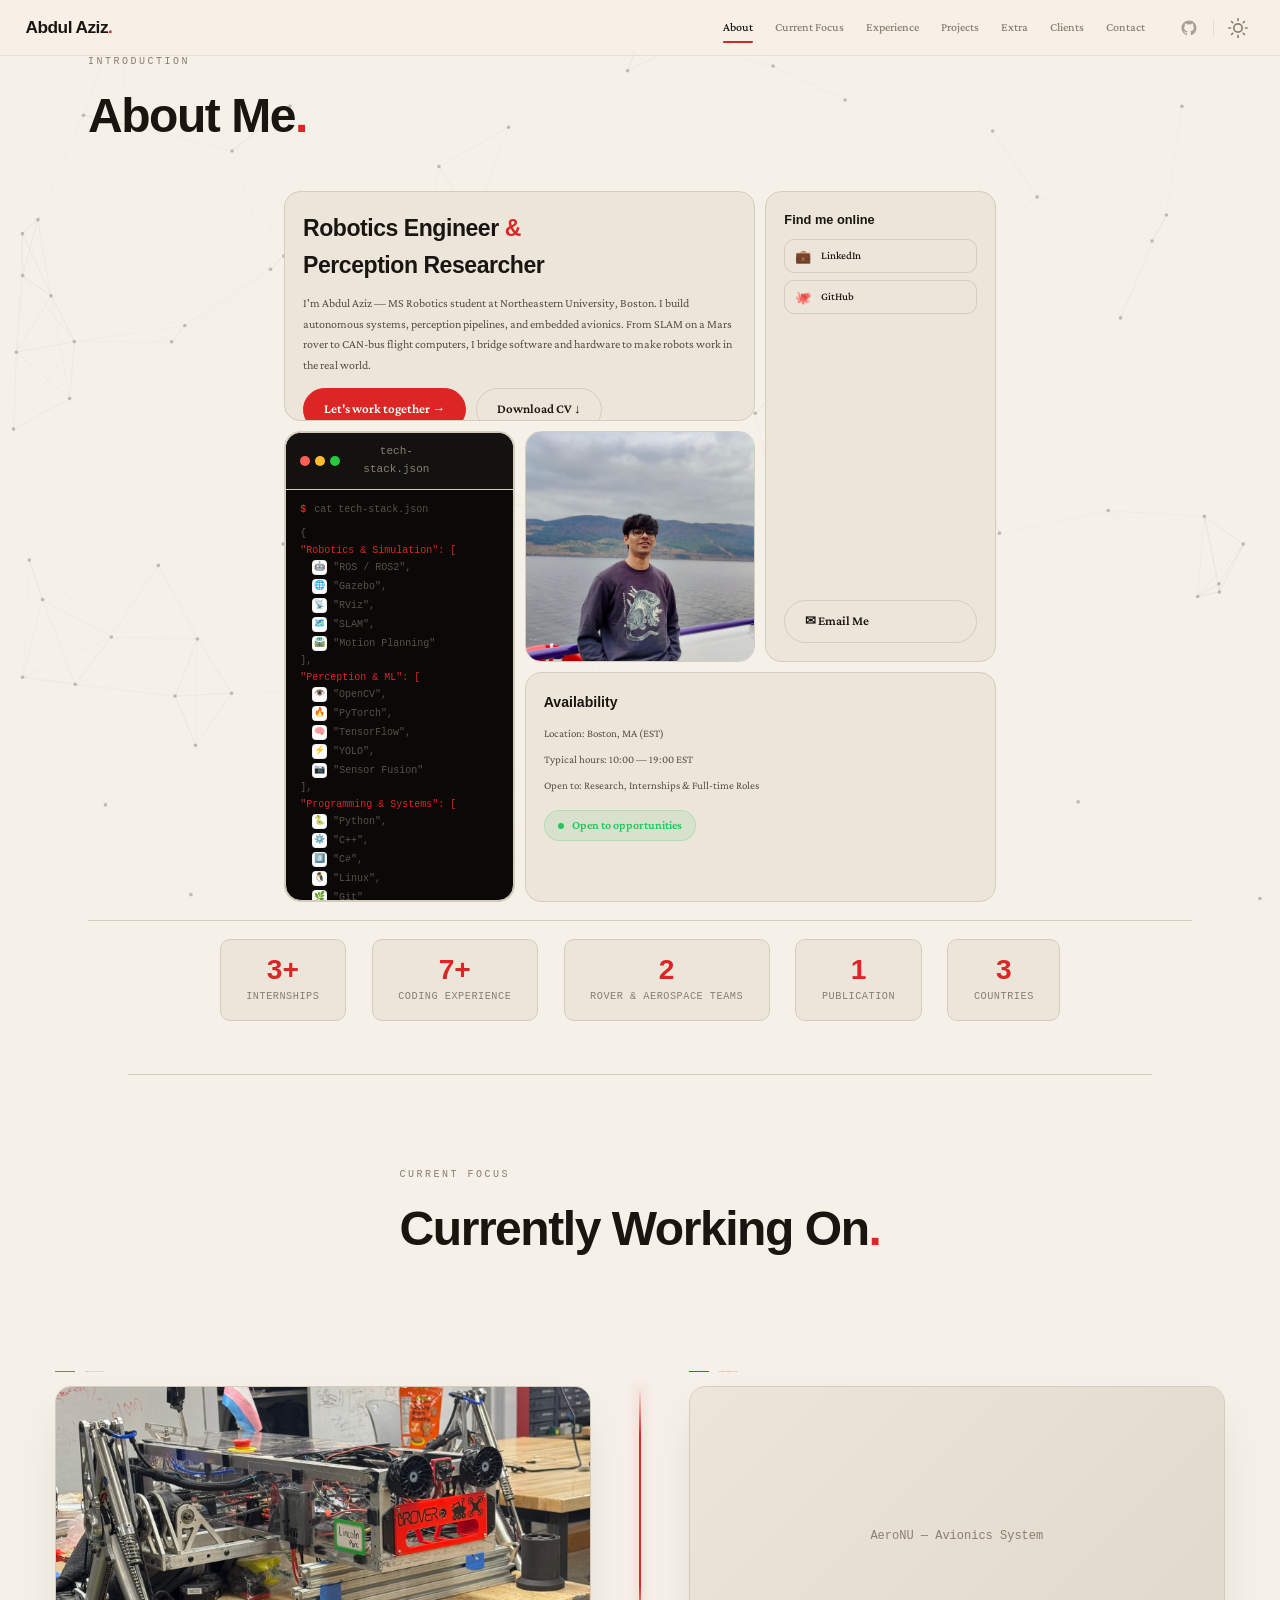
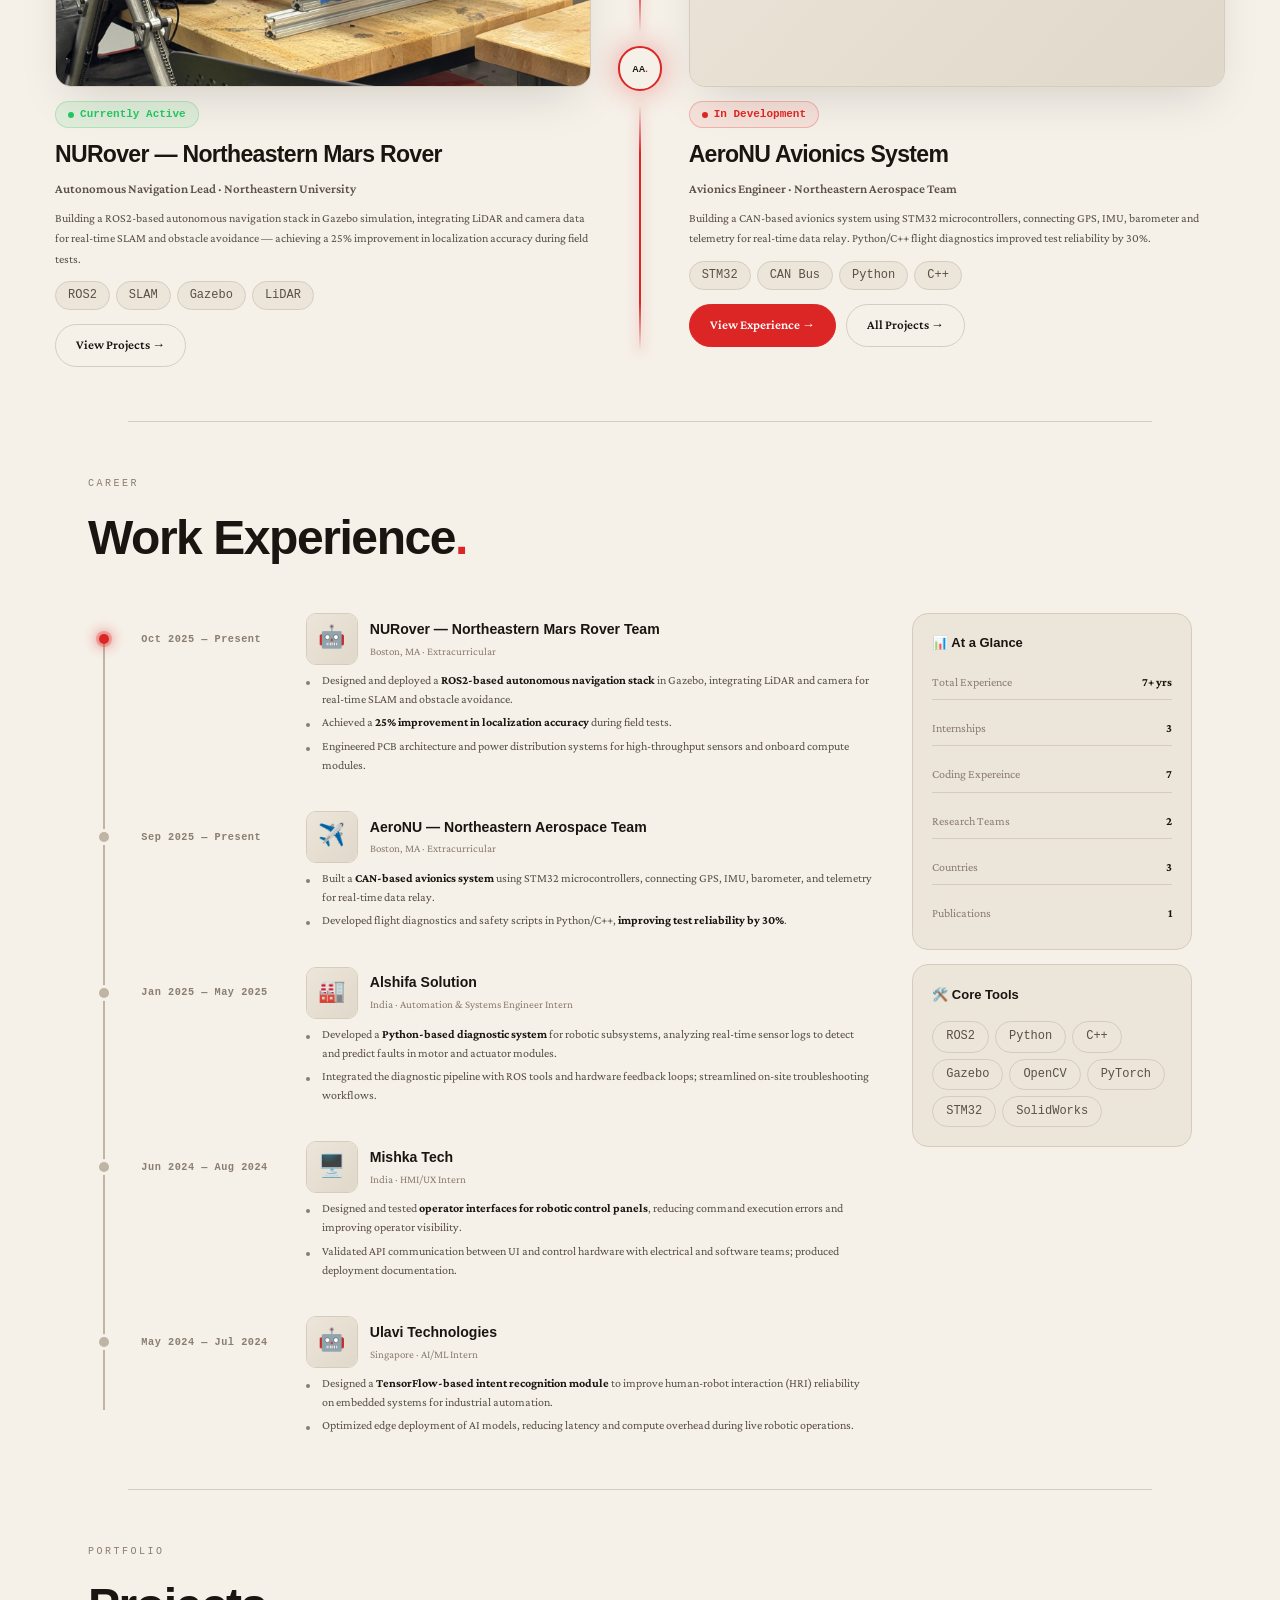
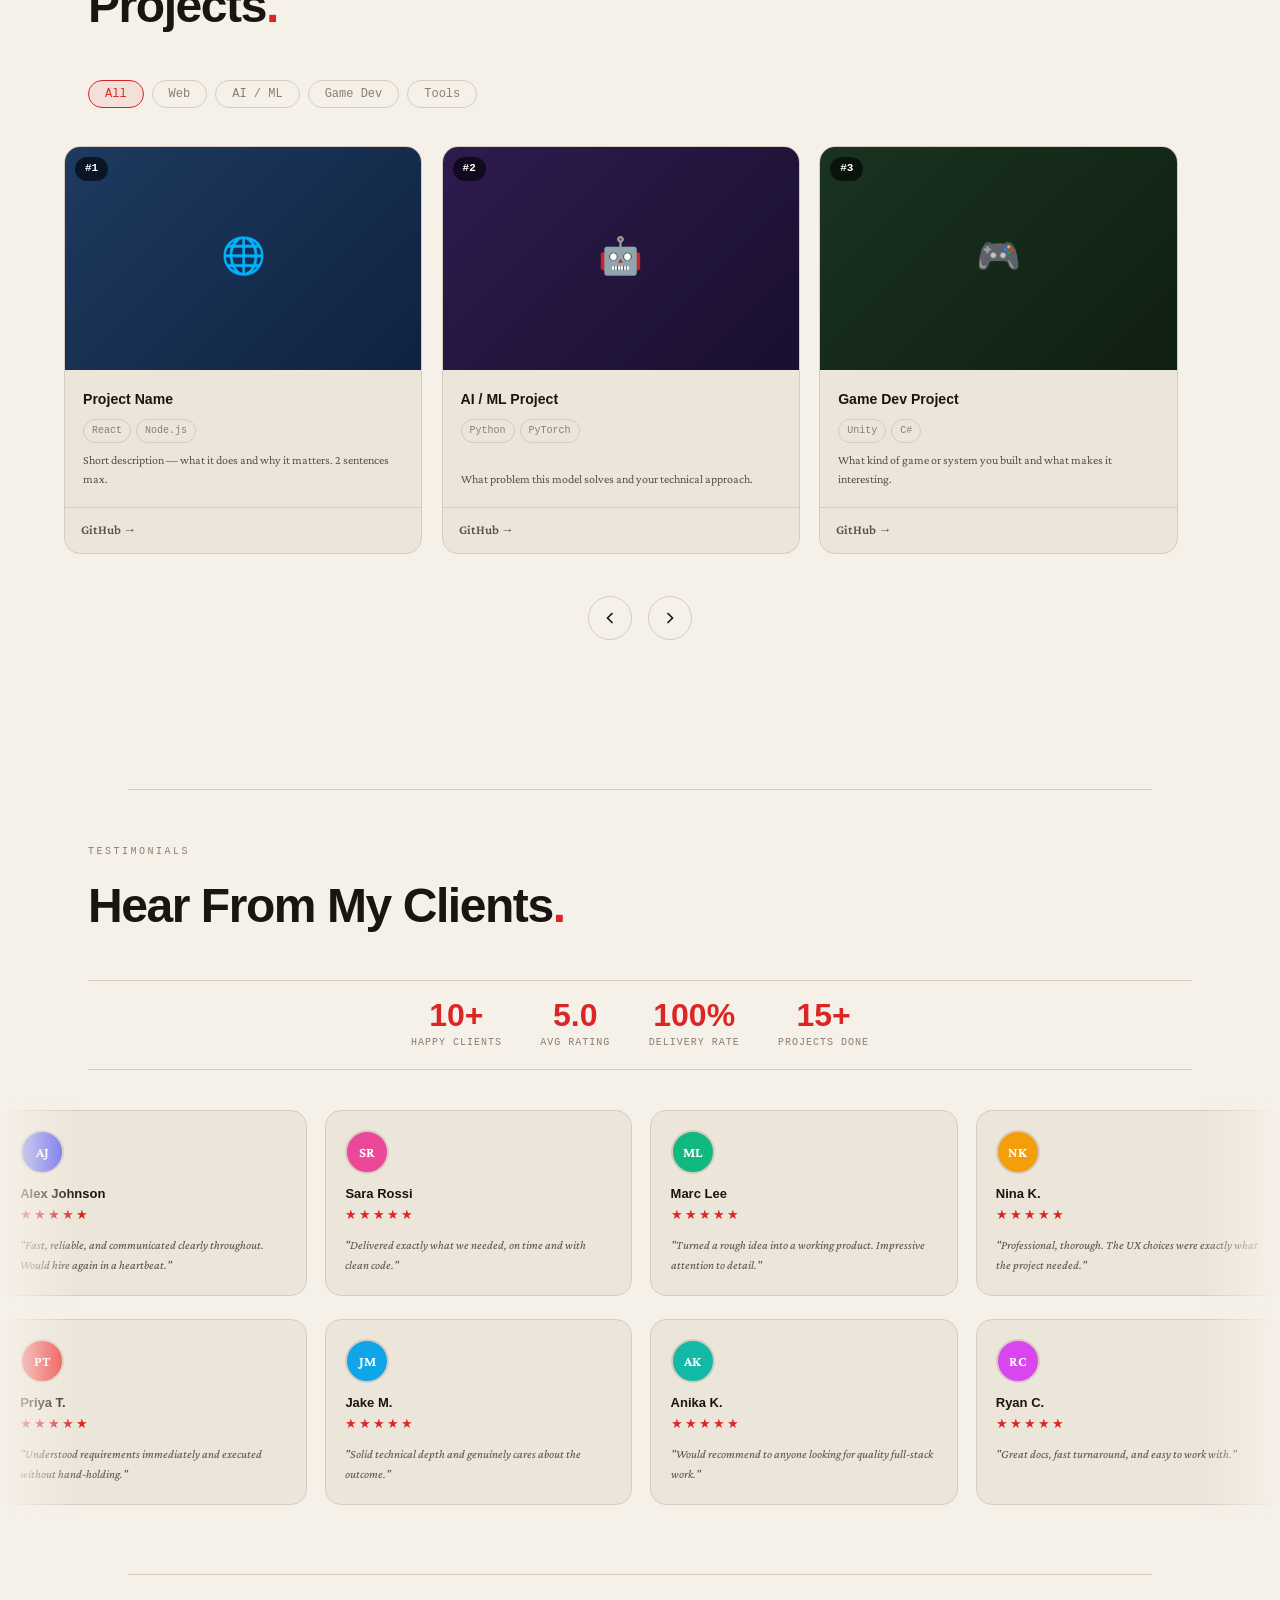
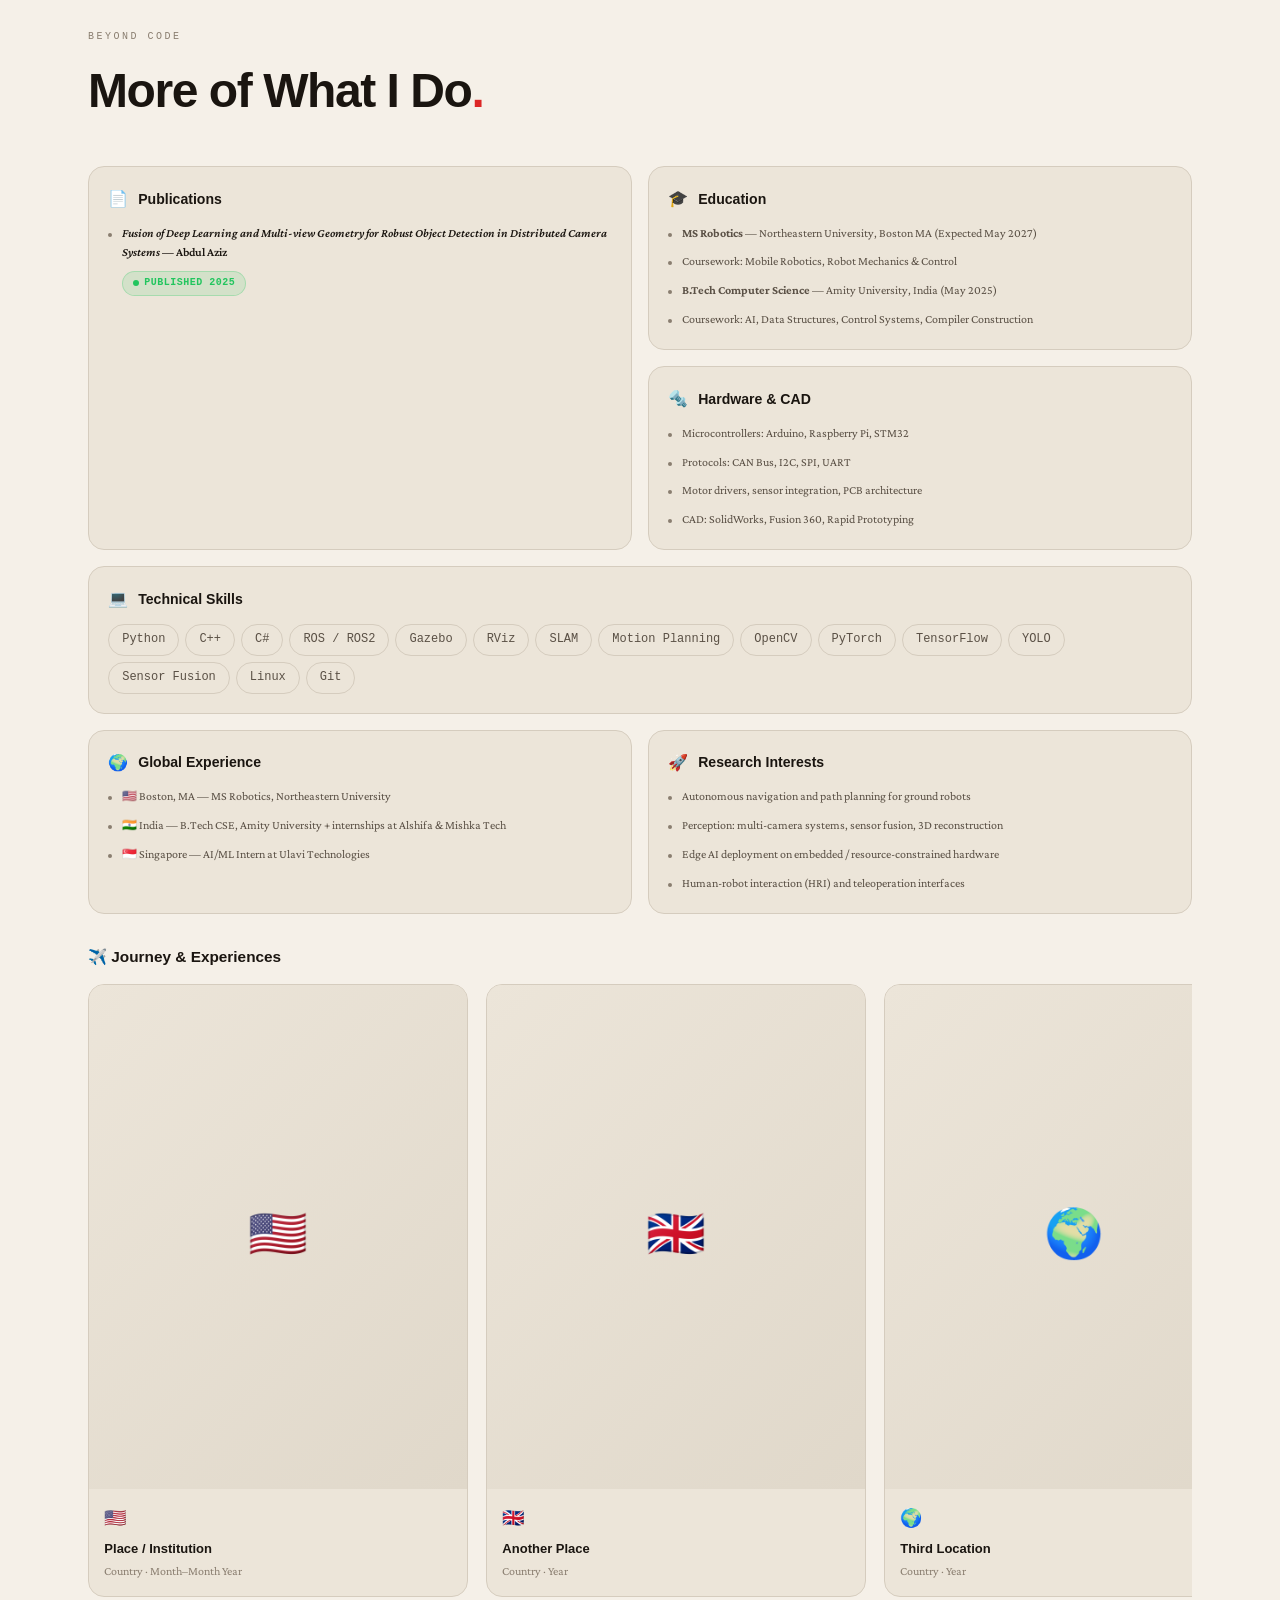
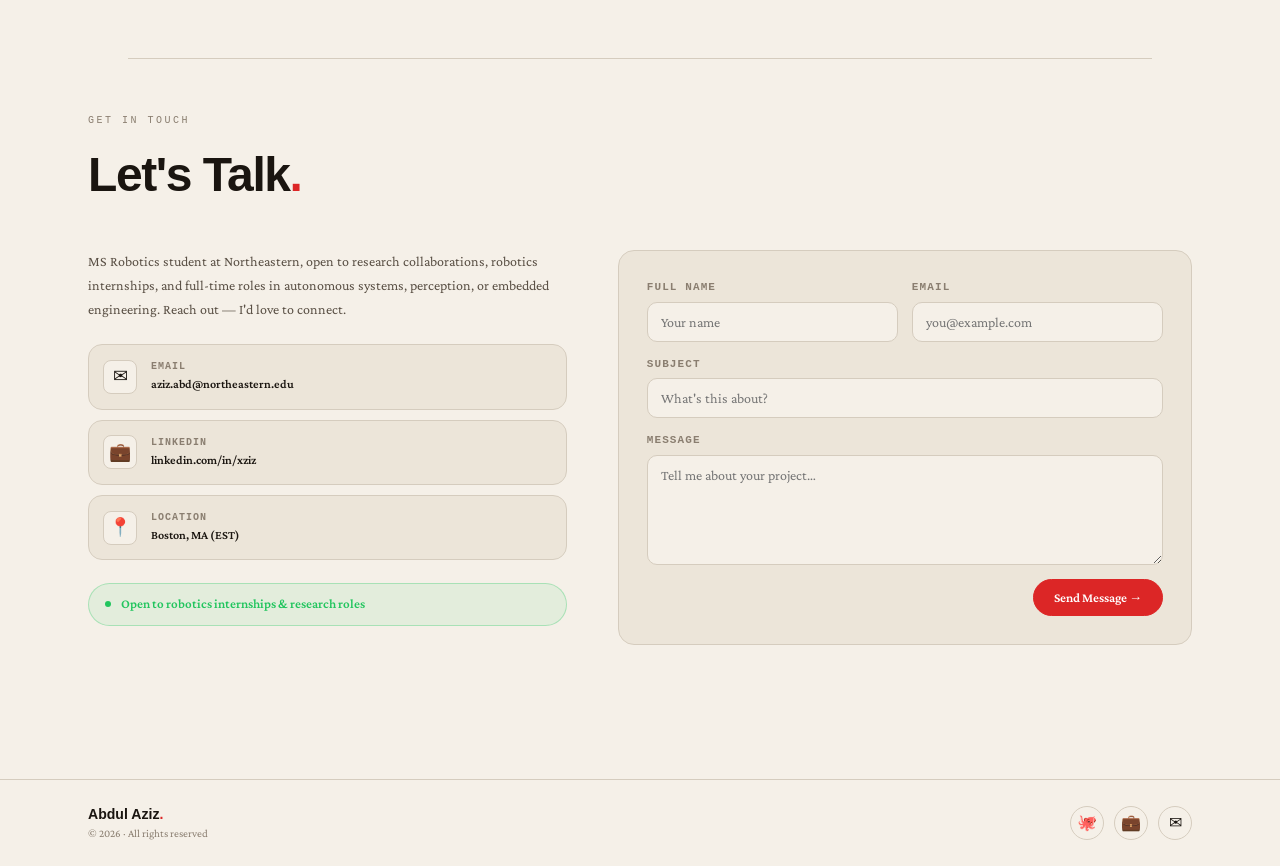
==== commit abb27ffe: "added stuffs" ====
--- a/index.html
+++ b/index.html
@@ -140,7 +140,7 @@
           <!-- Photo -->
           <figure class="tile t-photo">
             <!-- Replace with: <img src="assets/your-photo.jpg" alt="Your Name"> -->
-            <div class="media-ph" style="height:100%">Your Photo</div>
+            <div class="media-ph" style="height:100%"><img src="assets/photo.jpeg" alt="Photo Aziz"></div>
           </figure>
 
           <!-- Availability -->
@@ -184,7 +184,7 @@
 
           <div class="panel-media">
             <!-- Replace with: <img src="assets/nurover.png" alt="NURover Mars Rover"> -->
-            <div class="media-ph">NURover — Mars Rover Team</div>
+            <div class="media-ph"><img src="assets/rover.jpg" alt="NURover Mars Rover"></div>
           </div>
 
           <div class="pill pill-active"><span class="pill-dot"></span>Currently Active</div>
@@ -824,8 +824,8 @@
           </div>
           <nav class="footer-socials" aria-label="Social media">
             <!-- Replace hrefs -->
-            <a href="https://github.com/AbdulAziz" aria-label="GitHub" target="_blank" rel="noopener">🐙</a>
-            <a href="https://linkedin.com/in/abdulaziz" aria-label="LinkedIn" target="_blank" rel="noopener">💼</a>
+            <a href="https://github.com/Awwziz" aria-label="GitHub" target="_blank" rel="noopener">🐙</a>
+            <a href="https://linkedin.com/in/xziz" aria-label="LinkedIn" target="_blank" rel="noopener">💼</a>
             <a href="mailto:aziz.abd@northeastern.edu" aria-label="Email">✉</a>
           </nav>
         </div>
--- a/style.css
+++ b/style.css
@@ -307,7 +307,7 @@
 .hero-panel { display: flex; flex-direction: column; padding: clamp(12px, 1.8vw, 28px); }
 
 .panel-label {
-  font-family: var(--fm); font-size: 10px; letter-spacing: .25em;
+  font-family: var(--fm); font-size: 1px; letter-spacing: .25em;
   text-transform: uppercase; color: var(--tx3);
   margin-bottom: clamp(10px, 1.5vh, 18px);
   display: flex; align-items: center; gap: 10px;
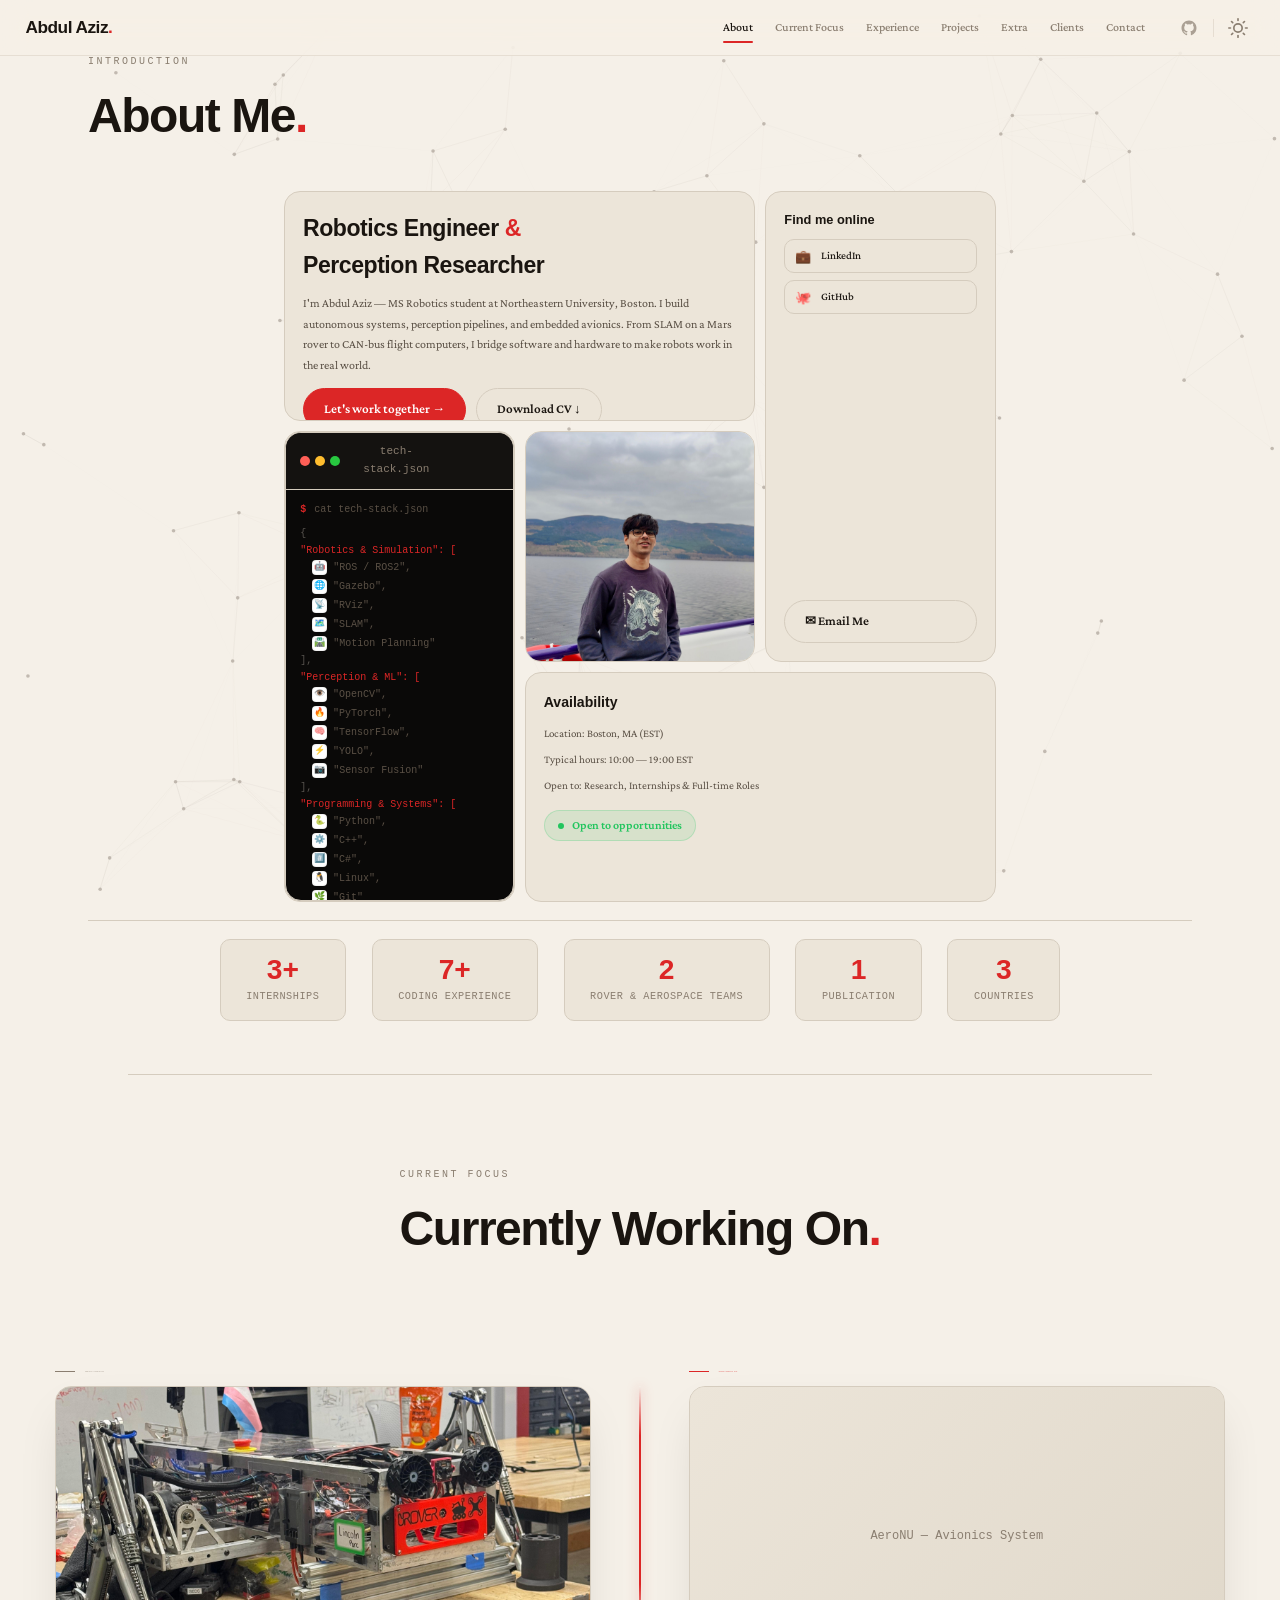
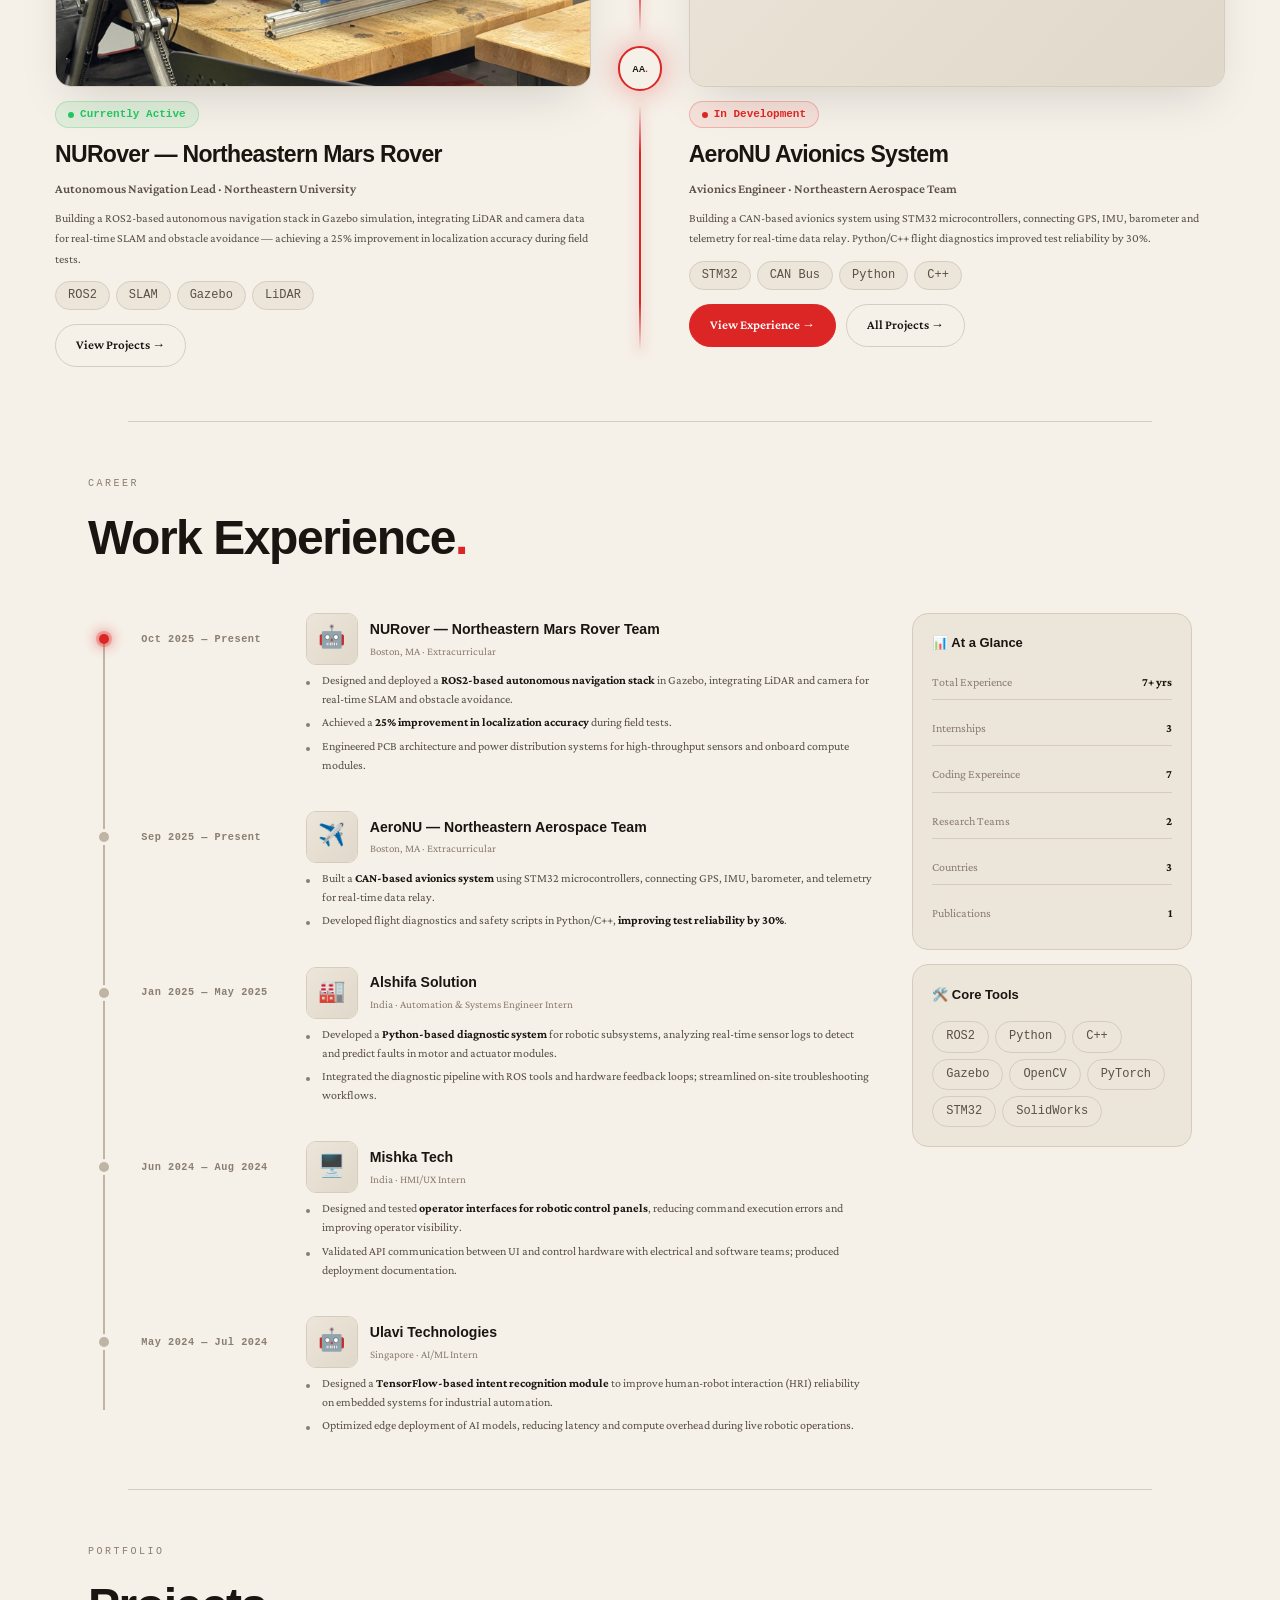
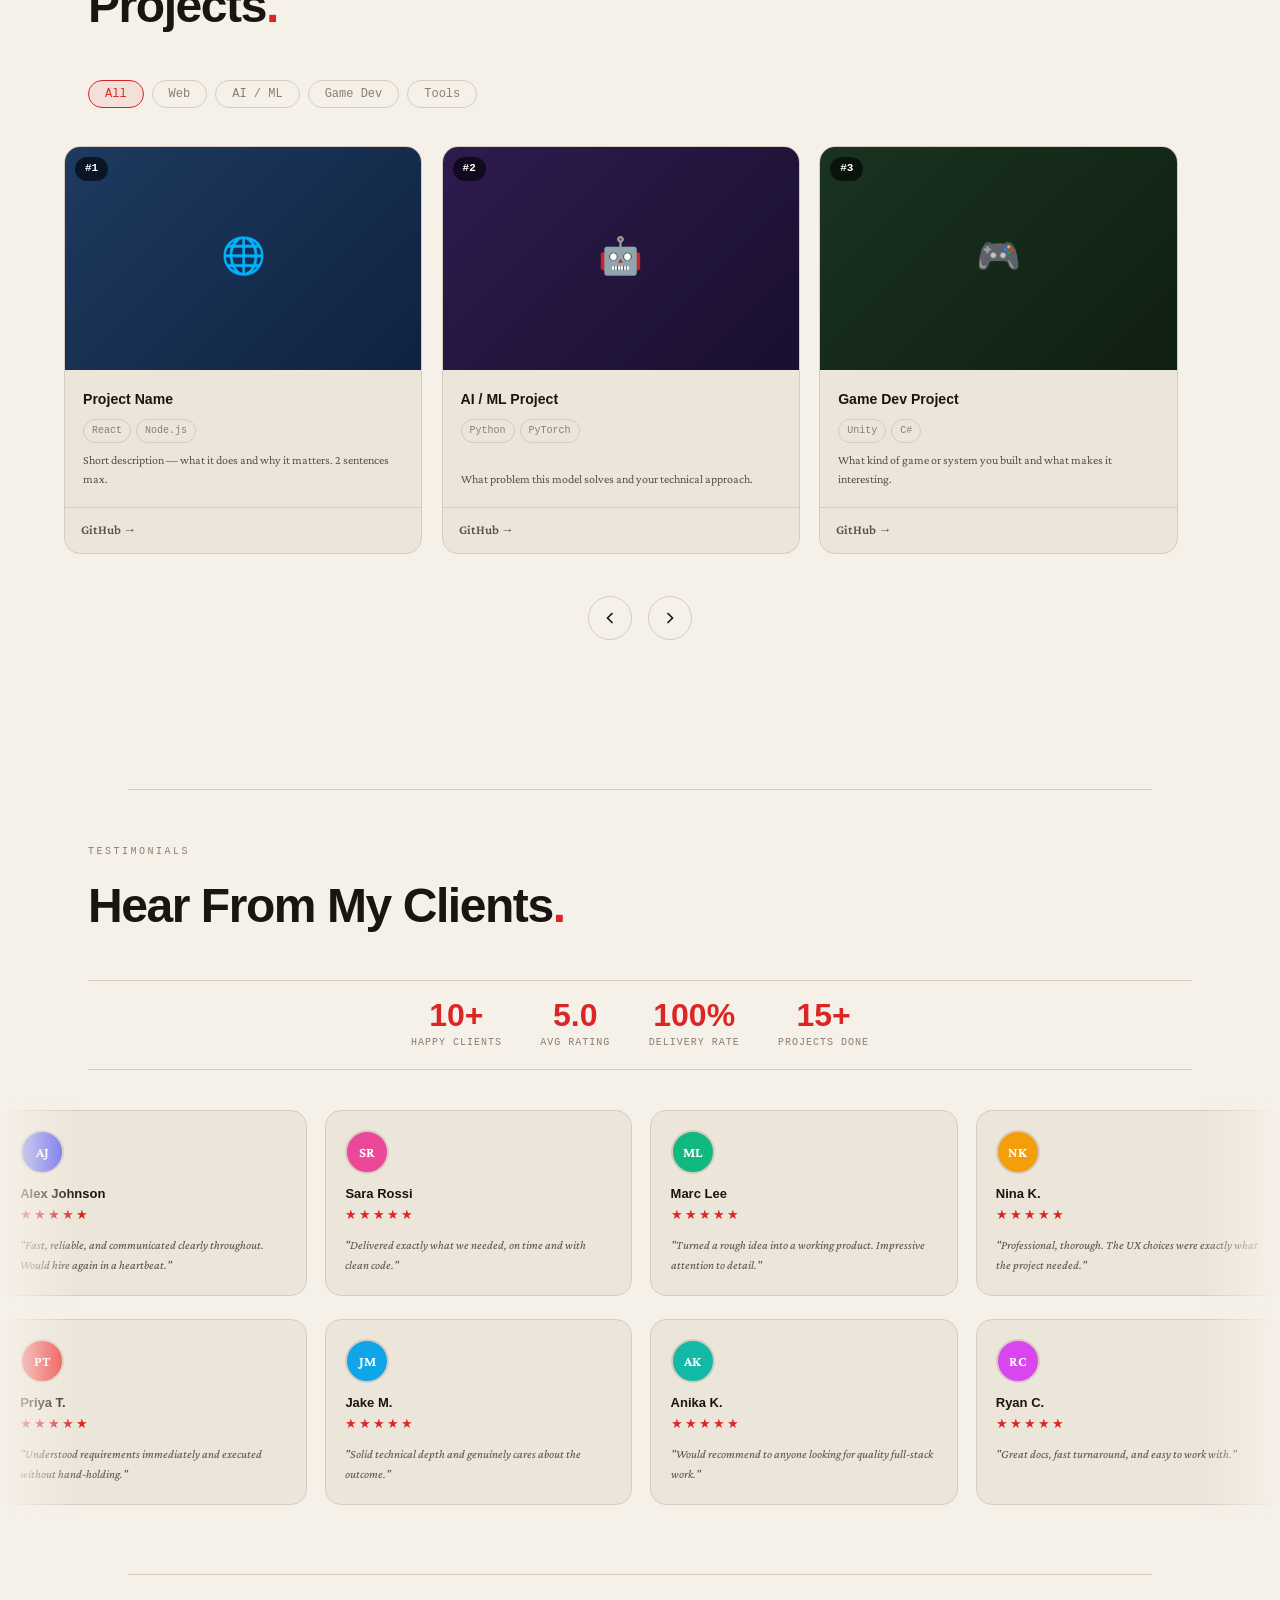
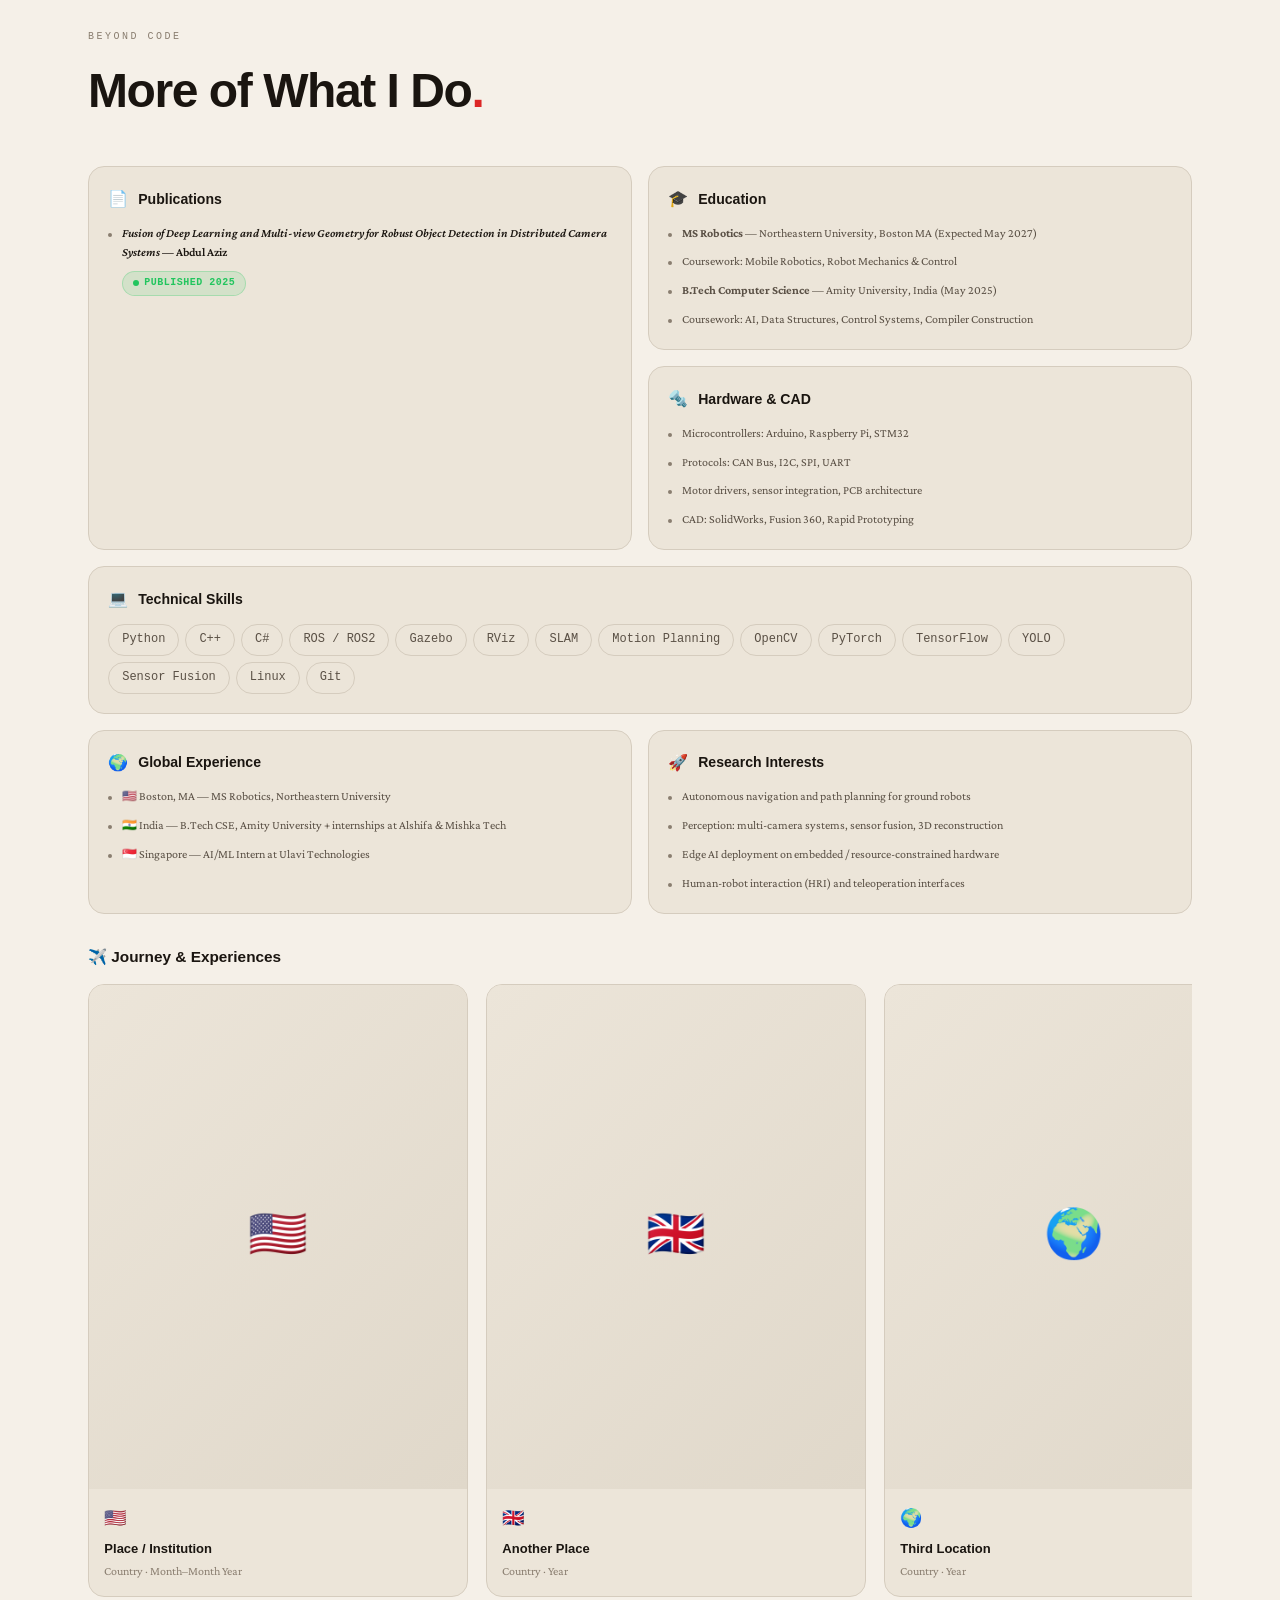
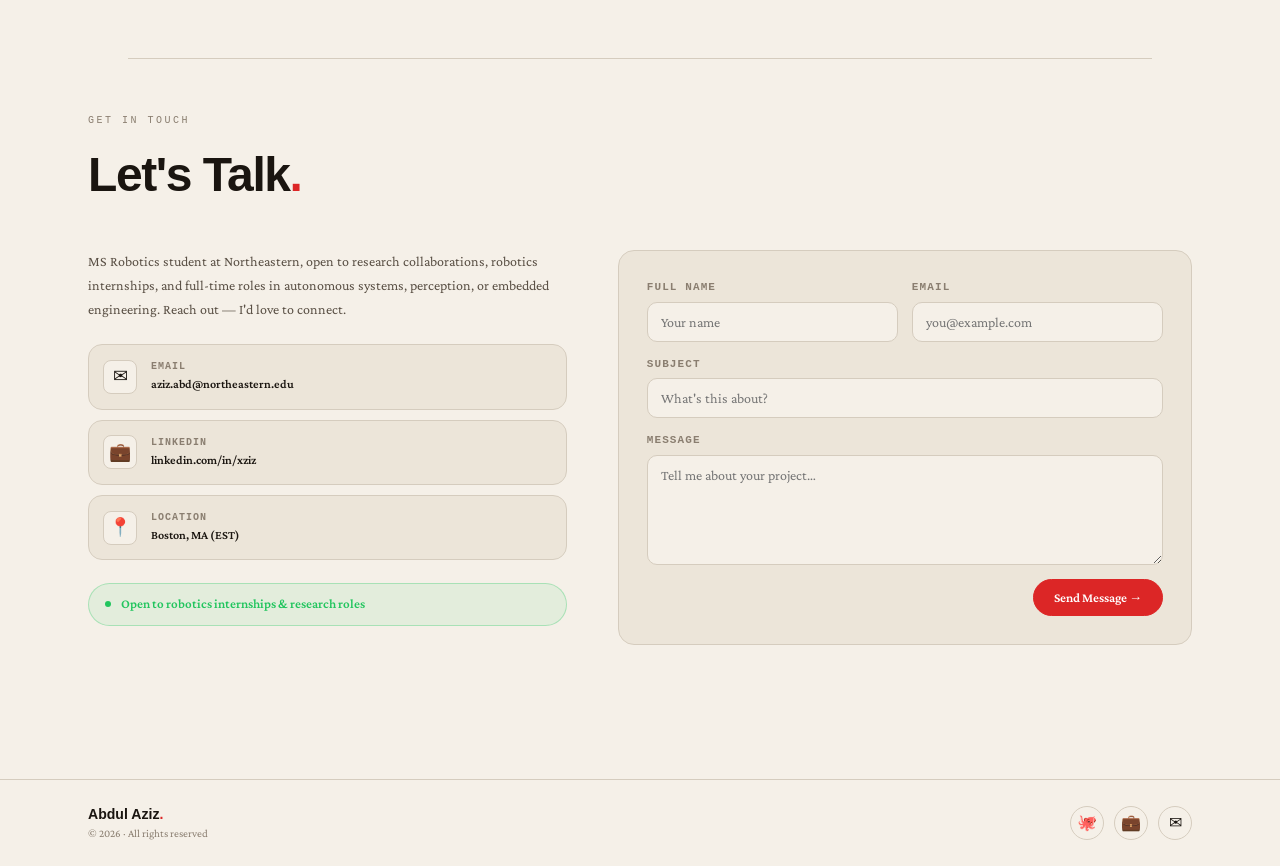
==== commit 544d2883: "Added Emoji" ====
--- a/index.html
+++ b/index.html
@@ -140,7 +140,7 @@
           <!-- Photo -->
           <figure class="tile t-photo">
             <!-- Replace with: <img src="assets/your-photo.jpg" alt="Your Name"> -->
-            <div class="media-ph" style="height:100%"><img src="assets/photo.jpeg" alt="Photo Aziz"></div>
+            <div class="media-ph" style="height:100%"><img src="assets/img/me/profile.jpeg" alt="Abdul Aziz"></div>
           </figure>
 
           <!-- Availability -->
@@ -184,7 +184,7 @@
 
           <div class="panel-media">
             <!-- Replace with: <img src="assets/nurover.png" alt="NURover Mars Rover"> -->
-            <div class="media-ph"><img src="assets/rover.jpg" alt="NURover Mars Rover"></div>
+            <div class="media-ph"><img src="assets/img/current/rover.jpg" alt="NURover Mars Rover"></div>
           </div>
 
           <div class="pill pill-active"><span class="pill-dot"></span>Currently Active</div>
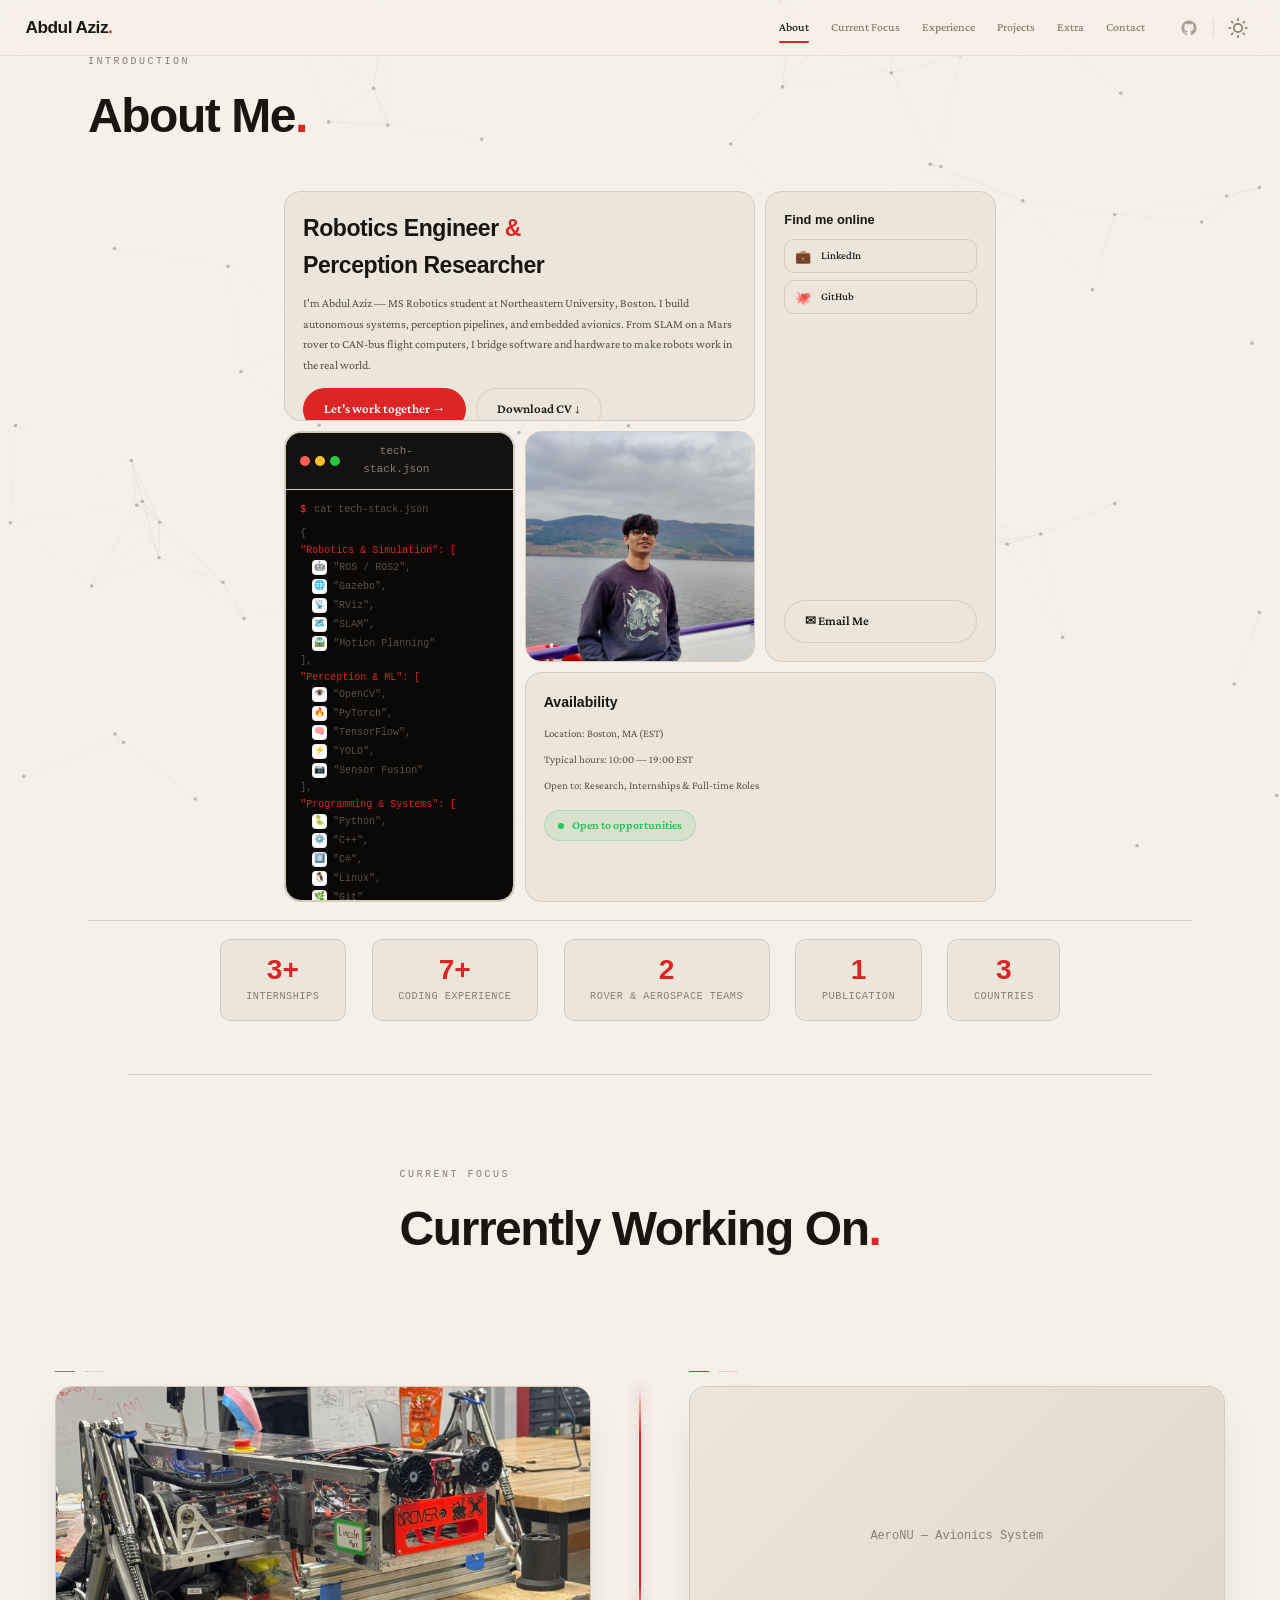
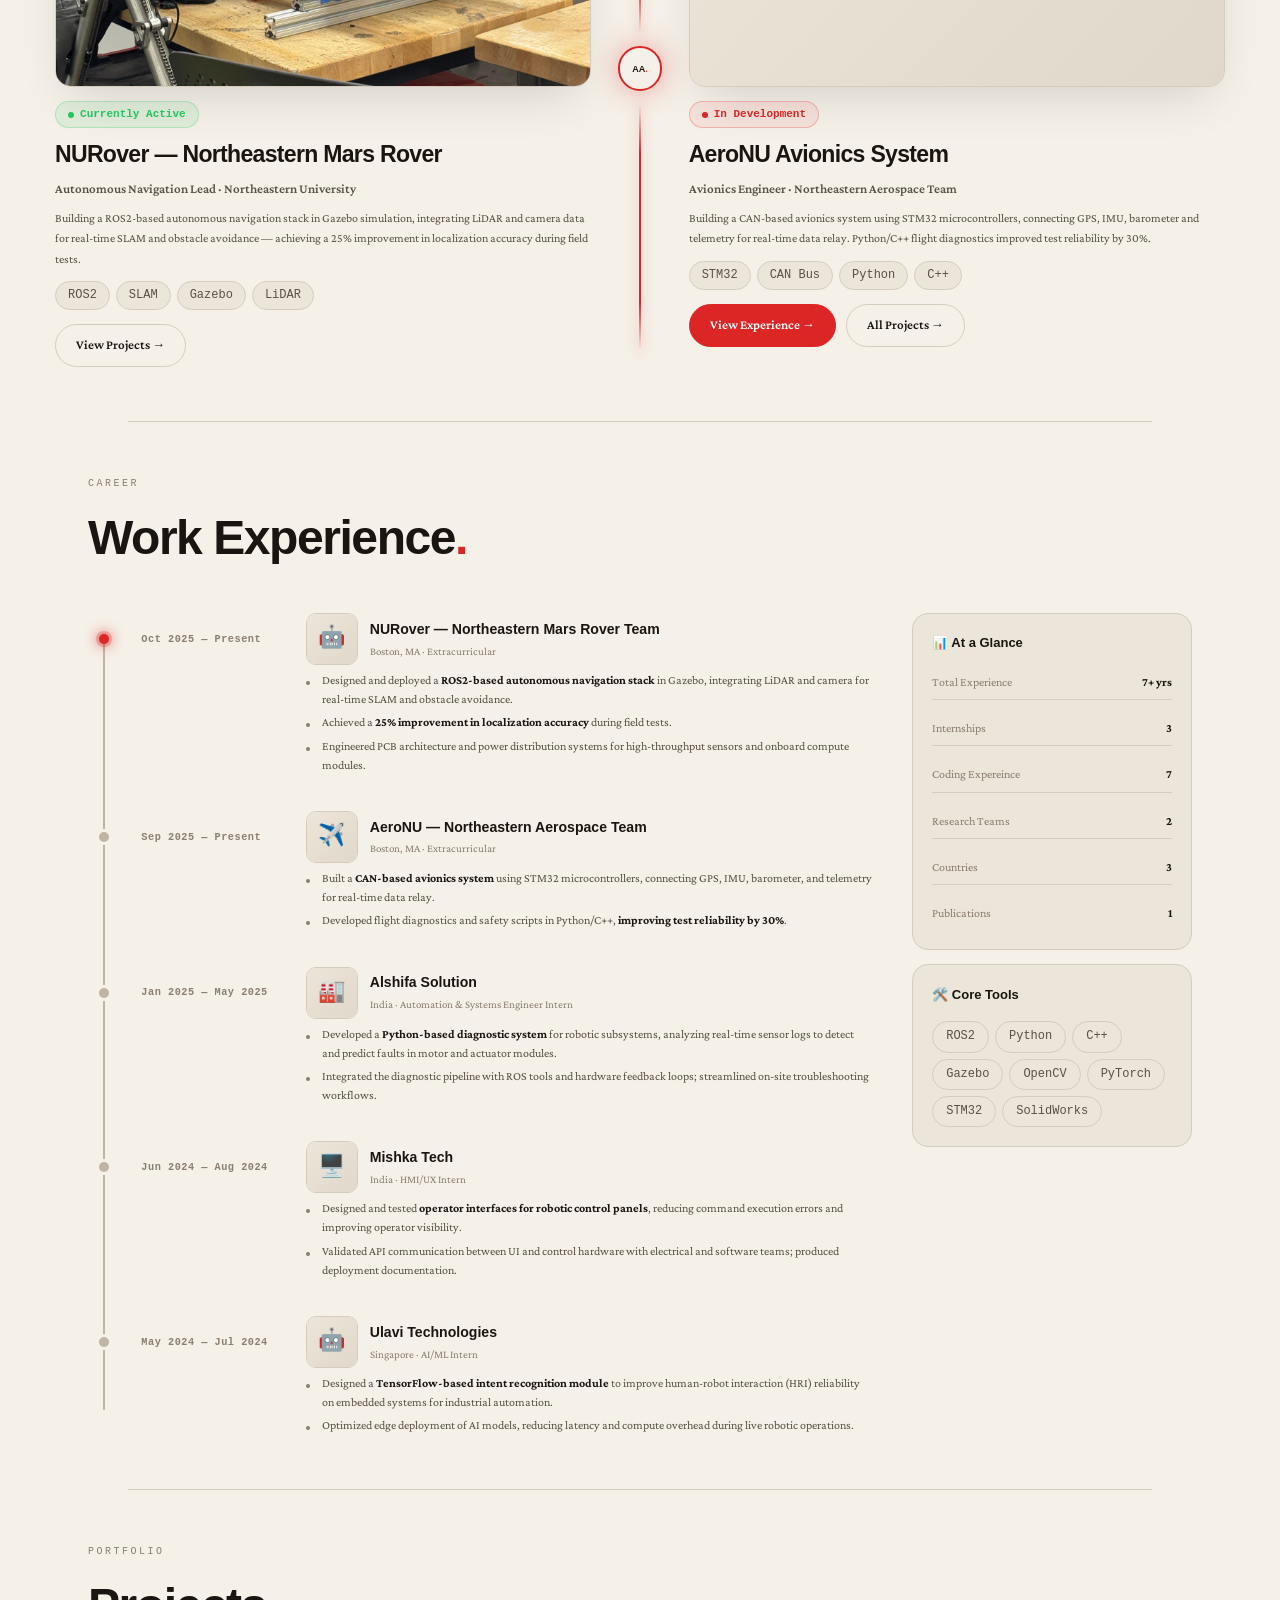
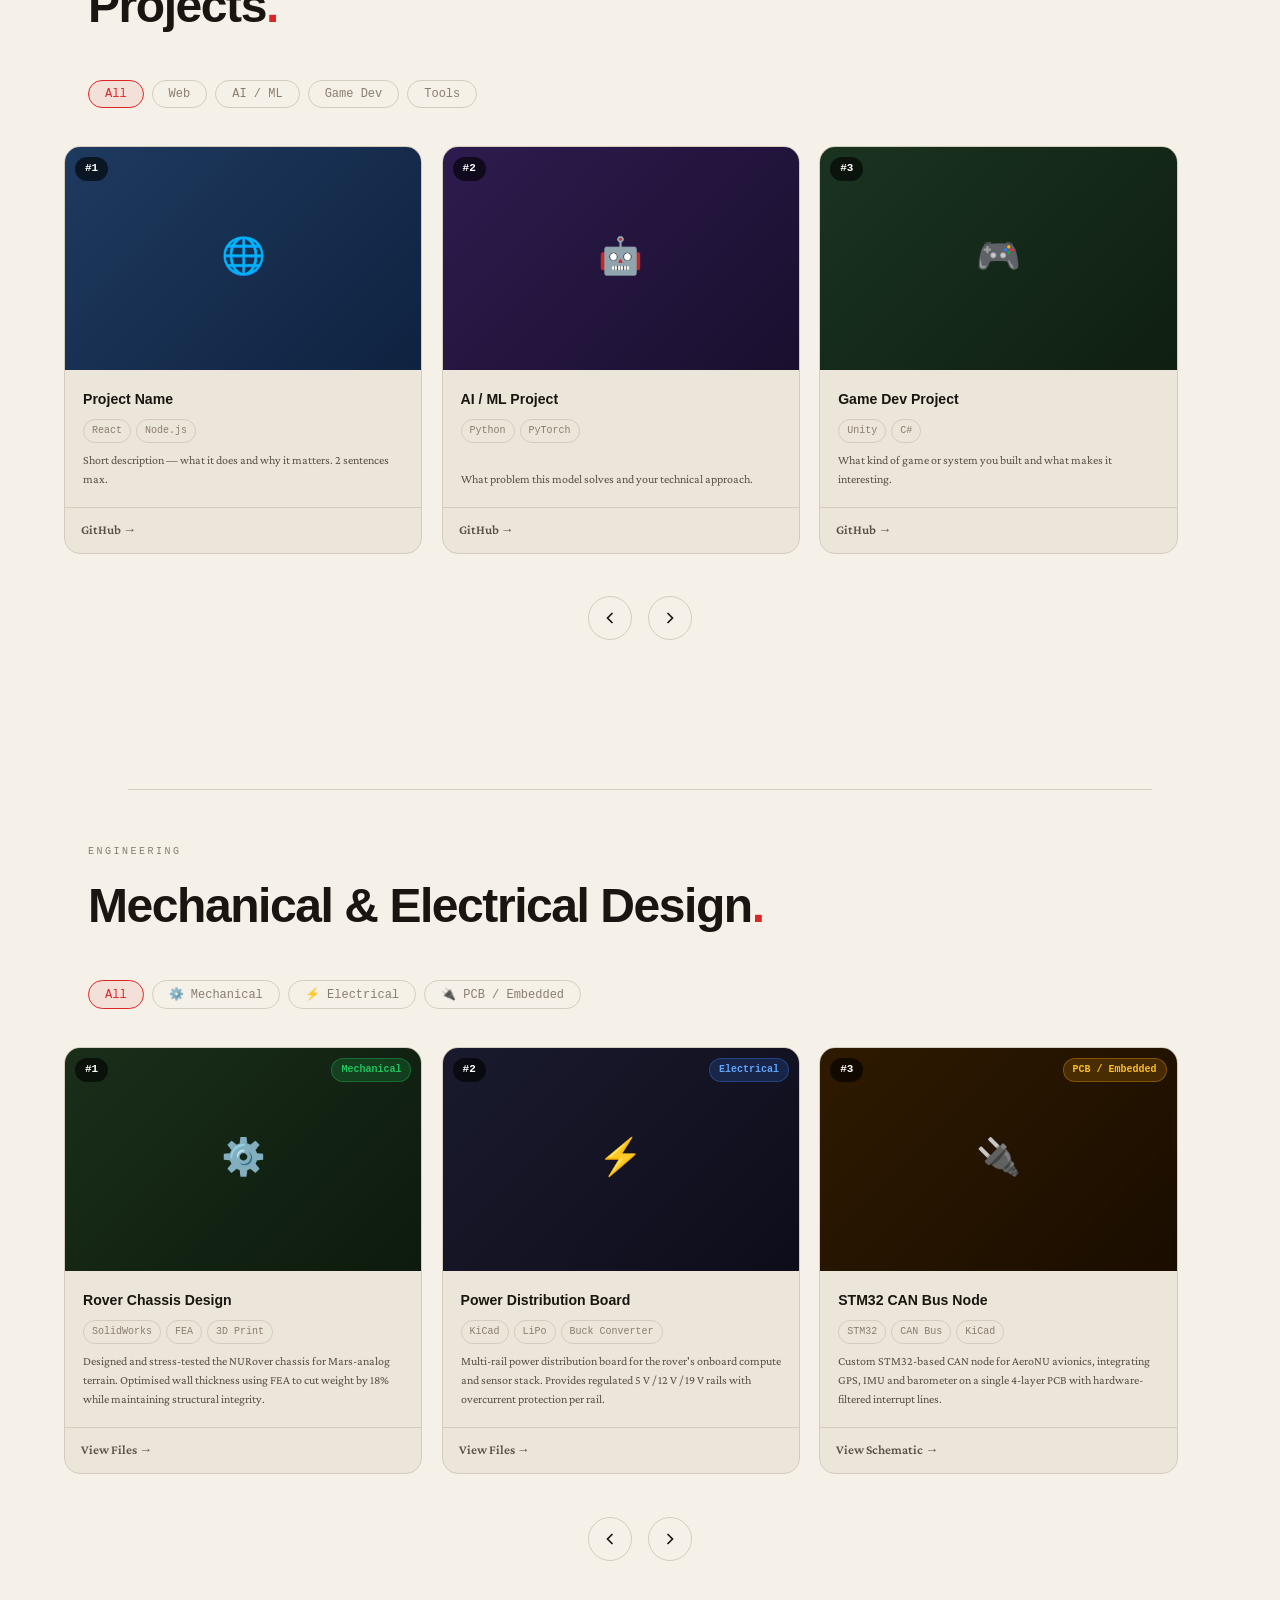
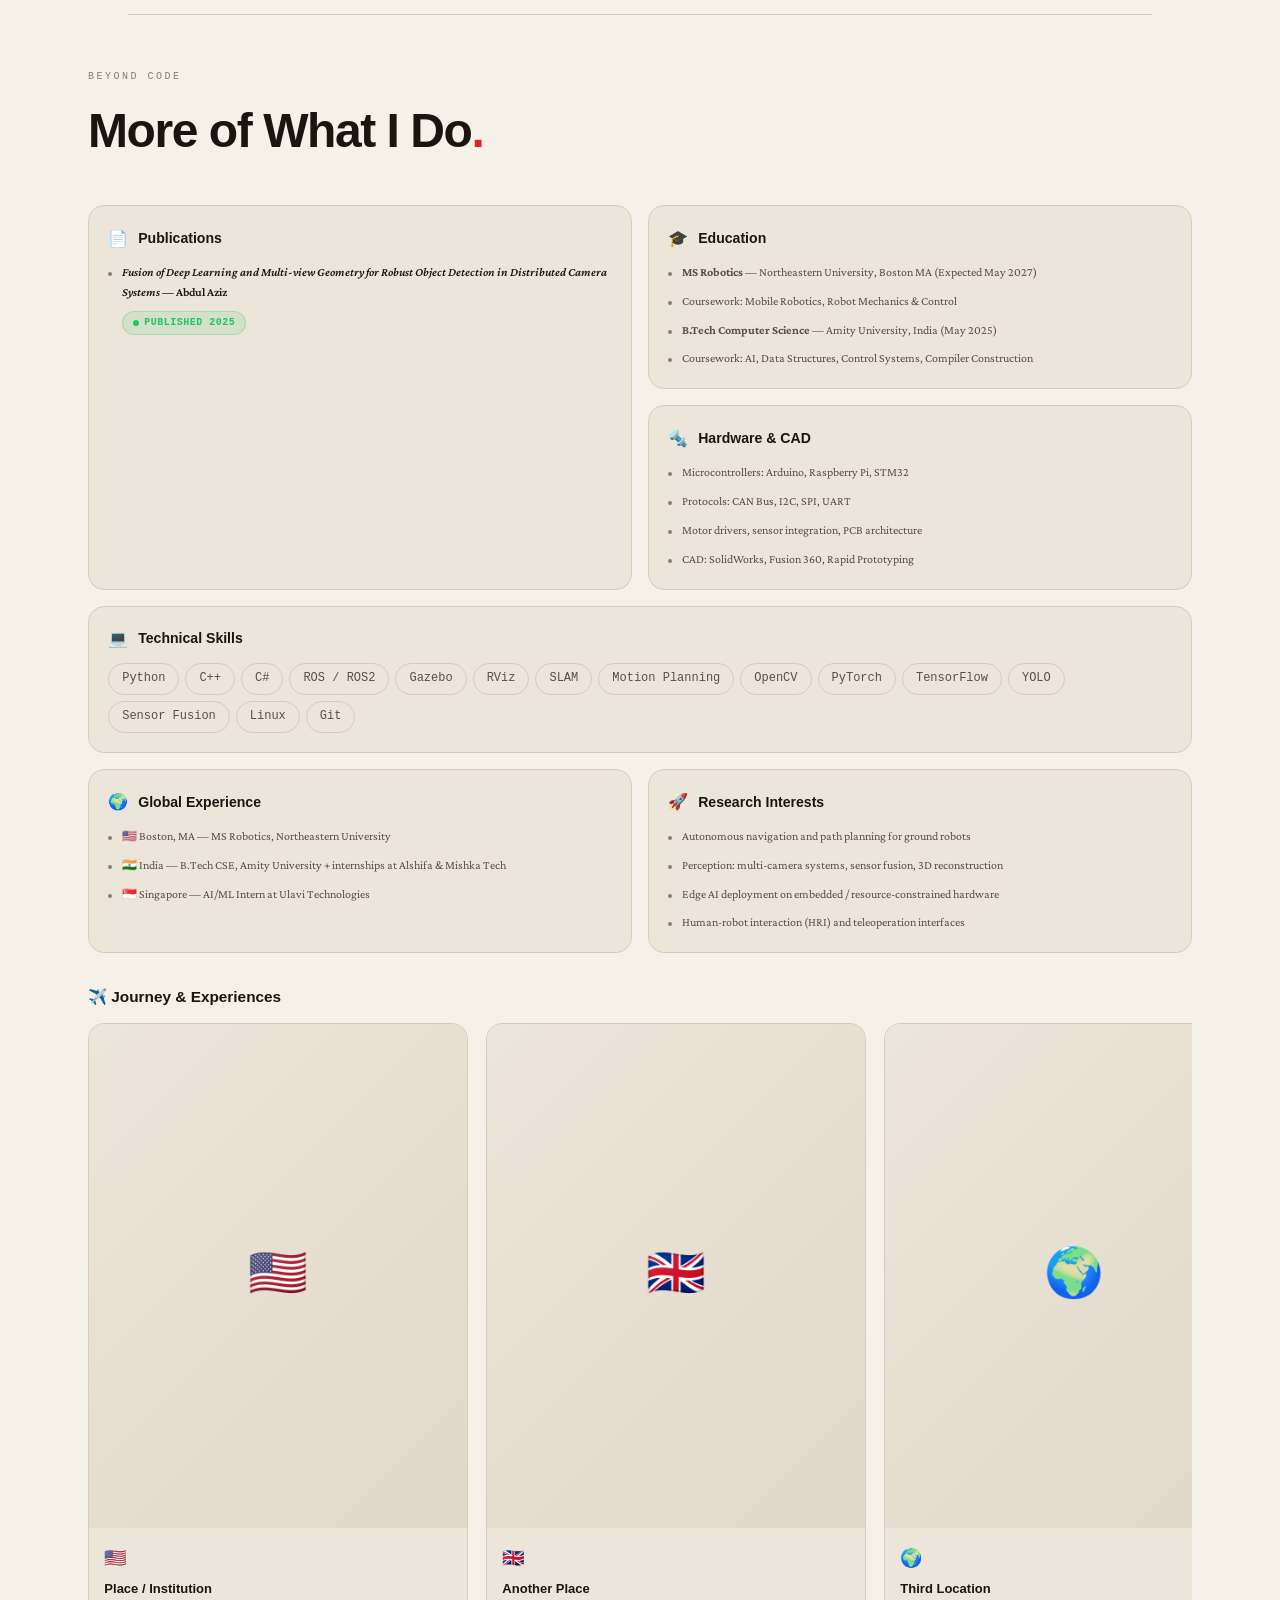
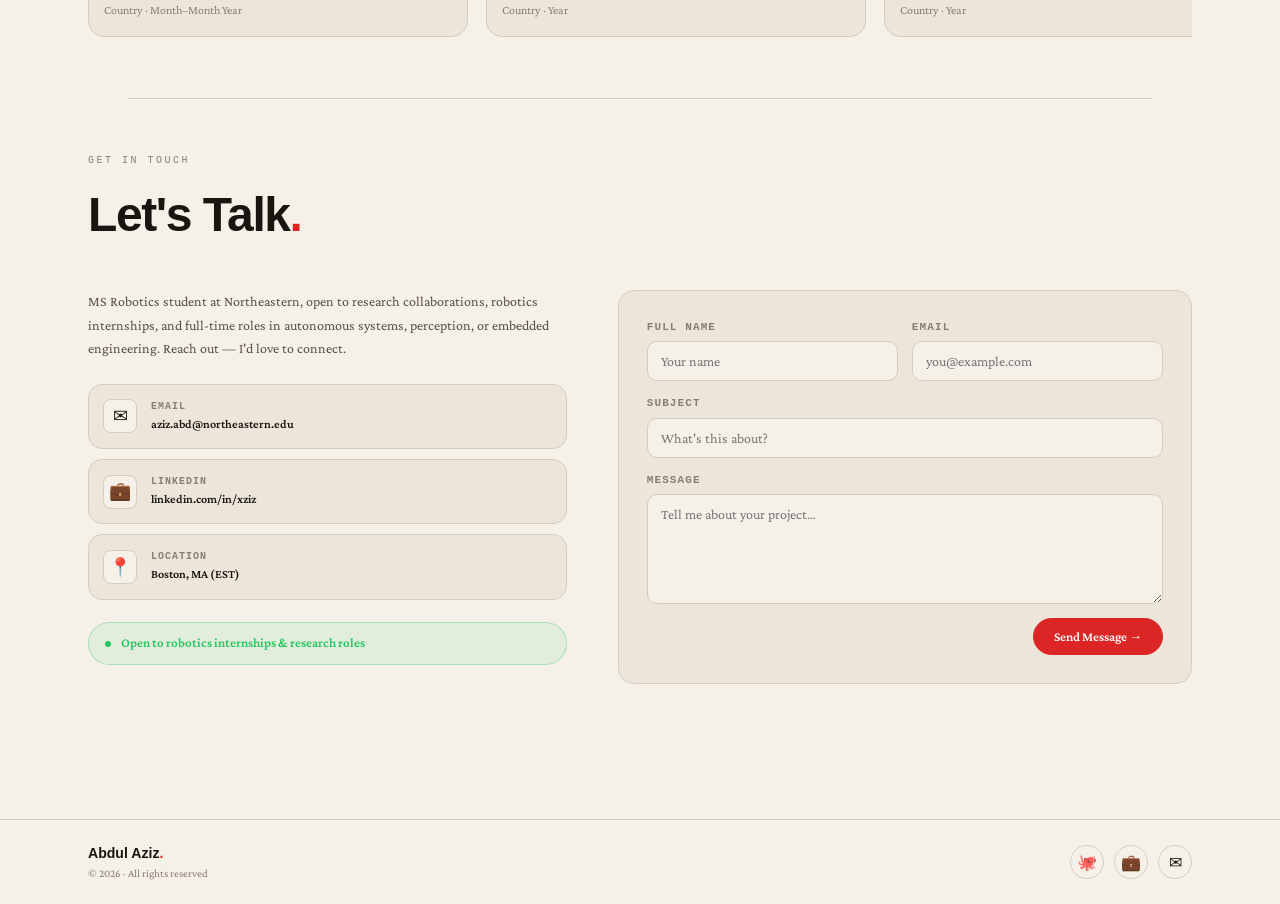
==== commit 2c40f738: "added" ====
--- a/index.html
+++ b/index.html
@@ -3,7 +3,7 @@
 <head>
   <meta charset="UTF-8" />
   <meta name="viewport" content="width=device-width, initial-scale=1.0" />
-  <title>Abdul Aziz · Robotics Engineer</title>
+  <title>Abdul Aziz - Portfolio</title>
   <meta name="description" content="Abdul Aziz — MS Robotics @ Northeastern. ROS2, SLAM, Perception, Embedded Systems." />
 
   <!-- Fonts -->
@@ -29,7 +29,7 @@
 
   <!-- ── PRELOADER ── -->
   <div id="preloader">
-    <div class="pl-name">Your Name<span>.</span></div>
+    <div class="pl-name">Abdul Aziz<span>.</span></div>
     <div class="pl-track"><div class="pl-bar" id="pl-bar"></div></div>
     <div class="pl-status" id="pl-status">Loading…</div>
   </div>
@@ -49,12 +49,10 @@
           <a href="#work">Experience</a>
           <a href="#projects">Projects</a>
           <a href="#extra">Extra</a>
-          <a href="#clients">Clients</a>
           <a href="#contact">Contact</a>
         </div>
         <div class="nav-actions">
-          <!--           Replace href with your GitHub -->
-          <a href="https://github.com/Awwziz" class="icon-btn" target="_blank" rel="noopener" aria-label="GitHub">
+          <a href="https://github.com/AbdulAziz" class="icon-btn" target="_blank" rel="noopener" aria-label="GitHub">
             <svg class="gh-ico" viewBox="0 0 24 24" fill="currentColor">
               <path d="M12 2C6.477 2 2 6.484 2 12.017c0 4.425 2.865 8.18 6.839 9.504.5.092.682-.217.682-.483 0-.237-.008-.868-.013-1.703-2.782.605-3.369-1.343-3.369-1.343-.454-1.158-1.11-1.466-1.11-1.466-.908-.62.069-.608.069-.608 1.003.07 1.531 1.032 1.531 1.032.892 1.53 2.341 1.088 2.91.832.092-.647.35-1.088.636-1.338-2.22-.253-4.555-1.113-4.555-4.951 0-1.093.39-1.988 1.029-2.688-.103-.253-.446-1.272.098-2.65 0 0 .84-.27 2.75 1.026A9.564 9.564 0 0112 6.844a9.59 9.59 0 012.504.337c1.909-1.296 2.747-1.027 2.747-1.027.546 1.379.202 2.398.1 2.651.64.7 1.028 1.595 1.028 2.688 0 3.848-2.339 4.695-4.566 4.943.359.309.678.92.678 1.855 0 1.338-.012 2.419-.012 2.747 0 .268.18.58.688.482A10.019 10.019 0 0022 12.017C22 6.484 17.522 2 12 2z"/>
             </svg>
@@ -96,7 +94,6 @@
             </div>
             <div class="intro-actions">
               <a class="btn btn-fill" href="#contact">Let's work together →</a>
-              <!-- Replace href with path to your CV -->
               <a class="btn" href="assets/Abdul_Aziz_CV.pdf" download>Download CV ↓</a>
             </div>
           </article>
@@ -104,7 +101,6 @@
           <!-- Socials — spans 2 rows -->
           <aside class="tile t-social">
             <div class="soc-title">Find me online</div>
-            <!-- Replace all hrefs below -->
             <a href="https://linkedin.com/in/abdulaziz" target="_blank" rel="noopener" class="soc-link">
               <div class="soc-ico">💼</div>LinkedIn
             </a>
@@ -130,7 +126,6 @@
               </div>
               <div class="ts-body">
                 <div class="ts-cmd"><span class="ts-prompt">$</span><span>cat tech-stack.json</span></div>
-                <!-- Lines injected by main.js → buildTerminal() -->
                 <div id="ts-out"></div>
                 <div class="ts-cursor"></div>
               </div>
@@ -139,7 +134,6 @@
 
           <!-- Photo -->
           <figure class="tile t-photo">
-            <!-- Replace with: <img src="assets/your-photo.jpg" alt="Your Name"> -->
             <div class="media-ph" style="height:100%"><img src="assets/img/me/profile.jpeg" alt="Abdul Aziz"></div>
           </figure>
 
@@ -183,7 +177,6 @@
           <div class="panel-label">Research & Competition</div>
 
           <div class="panel-media">
-            <!-- Replace with: <img src="assets/nurover.png" alt="NURover Mars Rover"> -->
             <div class="media-ph"><img src="assets/img/current/rover.jpg" alt="NURover Mars Rover"></div>
           </div>
 
@@ -214,7 +207,6 @@
           <div class="panel-label ac">Student Aerospace Team</div>
 
           <div class="panel-media">
-            <!-- Replace with: <img src="assets/aeronu.png" alt="AeroNU Avionics"> -->
             <div class="media-ph">AeroNU — Avionics System</div>
           </div>
 
@@ -379,25 +371,20 @@
         <div class="sec-label">Portfolio</div>
         <h2 class="sec-title">Projects<span class="sec-dot">.</span></h2>
 
-        <!-- Filter buttons — data-f must match data-cat on cards -->
         <div class="proj-filters" role="toolbar" aria-label="Filter projects">
           <button class="proj-filter active" data-f="all">All</button>
           <button class="proj-filter" data-f="web">Web</button>
           <button class="proj-filter" data-f="ai">AI / ML</button>
           <button class="proj-filter" data-f="gamedev">Game Dev</button>
           <button class="proj-filter" data-f="tools">Tools</button>
-          <!-- Add more filters as needed -->
-        </div>
-      </div>
-
-      <!-- Carousel — full-width overflow intentional -->
+        </div>
+      </div>
+
       <div class="proj-carousel">
         <div class="proj-track" id="proj-track" tabindex="0">
 
-          <!-- ── CARD — duplicate for each project ── -->
           <article class="proj-card" data-cat="web">
             <div class="proj-media">
-              <!-- Replace with: <img src="assets/projects/project1.png" alt="Project Name"> -->
               <div class="media-ph proj-ph" style="background:linear-gradient(135deg,#1e3a5f,#0f2240)">🌐</div>
               <span class="proj-num">#1</span>
             </div>
@@ -410,8 +397,7 @@
               <p>Short description — what it does and why it matters. 2 sentences max.</p>
             </div>
             <div class="proj-footer">
-              <!-- Replace href with your repo or live link -->
-              <a href="https://github.com/yourusername/project" target="_blank" rel="noopener" class="proj-link">GitHub →</a>
+              <a href="https://github.com/AbdulAziz/project" target="_blank" rel="noopener" class="proj-link">GitHub →</a>
             </div>
           </article>
 
@@ -429,7 +415,7 @@
               <p>What problem this model solves and your technical approach.</p>
             </div>
             <div class="proj-footer">
-              <a href="https://github.com/yourusername/project" target="_blank" rel="noopener" class="proj-link">GitHub →</a>
+              <a href="https://github.com/AbdulAziz/project" target="_blank" rel="noopener" class="proj-link">GitHub →</a>
             </div>
           </article>
 
@@ -447,7 +433,7 @@
               <p>What kind of game or system you built and what makes it interesting.</p>
             </div>
             <div class="proj-footer">
-              <a href="https://github.com/yourusername/project" target="_blank" rel="noopener" class="proj-link">GitHub →</a>
+              <a href="https://github.com/AbdulAziz/project" target="_blank" rel="noopener" class="proj-link">GitHub →</a>
             </div>
           </article>
 
@@ -465,7 +451,7 @@
               <p>What workflow problem this tool solves and who benefits from it.</p>
             </div>
             <div class="proj-footer">
-              <a href="https://github.com/yourusername/project" target="_blank" rel="noopener" class="proj-link">GitHub →</a>
+              <a href="https://github.com/AbdulAziz/project" target="_blank" rel="noopener" class="proj-link">GitHub →</a>
             </div>
           </article>
 
@@ -483,11 +469,9 @@
               <p>A full-stack application with auth, database, and polished UI.</p>
             </div>
             <div class="proj-footer">
-              <a href="https://github.com/yourusername/project" target="_blank" rel="noopener" class="proj-link">GitHub →</a>
-            </div>
-          </article>
-
-          <!-- Keep adding <article class="proj-card" data-cat="..."> blocks -->
+              <a href="https://github.com/AbdulAziz/project" target="_blank" rel="noopener" class="proj-link">GitHub →</a>
+            </div>
+          </article>
 
         </div>
       </div>
@@ -503,127 +487,136 @@
       <div class="sec-divider" aria-hidden="true"></div>
     </section>
 
-    <!-- ════════════ REVIEWS ════════════ -->
-    <section id="clients" class="clients">
+      <!-- ════════════ HARDWARE DESIGN ════════════ -->
+    <section id="hardware" class="hardware">
       <div class="container">
-        <div class="sec-label">Testimonials</div>
-        <h2 class="sec-title">Hear From My Clients<span class="sec-dot">.</span></h2>
-
-        <!-- Stats banner — edit numbers -->
-        <div class="rev-stats">
-          <div class="rev-stat"><div class="rev-num">10+</div><div class="rev-lbl">Happy Clients</div></div>
-          <div class="rev-stat"><div class="rev-num">5.0</div><div class="rev-lbl">Avg Rating</div></div>
-          <div class="rev-stat"><div class="rev-num">100%</div><div class="rev-lbl">Delivery Rate</div></div>
-          <div class="rev-stat"><div class="rev-num">15+</div><div class="rev-lbl">Projects Done</div></div>
-        </div>
-      </div>
-
-      <!-- Row 1 — scrolls left -->
-      <!-- JS clones .mgroup for seamless loop -->
-      <div class="marquee-row">
-        <div class="marquee" style="--dur:36s">
-          <div class="mgroup" id="mg1">
-            <!-- ── REVIEW — duplicate as needed ── -->
-            <div class="review">
-              <div class="rev-card">
-                <div class="rev-avatar" style="background:#6366f1">AJ</div>
-                <div>
-                  <div class="rev-name">Alex Johnson</div>
-                  <div class="rev-stars">★★★★★</div>
-                </div>
-                <div class="rev-body">"Fast, reliable, and communicated clearly throughout. Would hire again in a heartbeat."</div>
-              </div>
-            </div>
-            <div class="review">
-              <div class="rev-card">
-                <div class="rev-avatar" style="background:#ec4899">SR</div>
-                <div>
-                  <div class="rev-name">Sara Rossi</div>
-                  <div class="rev-stars">★★★★★</div>
-                </div>
-                <div class="rev-body">"Delivered exactly what we needed, on time and with clean code."</div>
-              </div>
-            </div>
-            <div class="review">
-              <div class="rev-card">
-                <div class="rev-avatar" style="background:#10b981">ML</div>
-                <div>
-                  <div class="rev-name">Marc Lee</div>
-                  <div class="rev-stars">★★★★★</div>
-                </div>
-                <div class="rev-body">"Turned a rough idea into a working product. Impressive attention to detail."</div>
-              </div>
-            </div>
-            <div class="review">
-              <div class="rev-card">
-                <div class="rev-avatar" style="background:#f59e0b">NK</div>
-                <div>
-                  <div class="rev-name">Nina K.</div>
-                  <div class="rev-stars">★★★★★</div>
-                </div>
-                <div class="rev-body">"Professional, thorough. The UX choices were exactly what the project needed."</div>
-              </div>
-            </div>
-            <div class="review">
-              <div class="rev-card">
-                <div class="rev-avatar" style="background:#8b5cf6">DW</div>
-                <div>
-                  <div class="rev-name">David W.</div>
-                  <div class="rev-stars">★★★★★</div>
-                </div>
-                <div class="rev-body">"Smooth collaboration from start to finish. Great partner to build with."</div>
-              </div>
-            </div>
-          </div>
-        </div>
-      </div>
-
-      <!-- Row 2 — scrolls right -->
-      <div class="marquee-row dir-right">
-        <div class="marquee" style="--dur:44s">
-          <div class="mgroup" id="mg2">
-            <div class="review">
-              <div class="rev-card">
-                <div class="rev-avatar" style="background:#ef4444">PT</div>
-                <div>
-                  <div class="rev-name">Priya T.</div>
-                  <div class="rev-stars">★★★★★</div>
-                </div>
-                <div class="rev-body">"Understood requirements immediately and executed without hand-holding."</div>
-              </div>
-            </div>
-            <div class="review">
-              <div class="rev-card">
-                <div class="rev-avatar" style="background:#0ea5e9">JM</div>
-                <div>
-                  <div class="rev-name">Jake M.</div>
-                  <div class="rev-stars">★★★★★</div>
-                </div>
-                <div class="rev-body">"Solid technical depth and genuinely cares about the outcome."</div>
-              </div>
-            </div>
-            <div class="review">
-              <div class="rev-card">
-                <div class="rev-avatar" style="background:#14b8a6">AK</div>
-                <div>
-                  <div class="rev-name">Anika K.</div>
-                  <div class="rev-stars">★★★★★</div>
-                </div>
-                <div class="rev-body">"Would recommend to anyone looking for quality full-stack work."</div>
-              </div>
-            </div>
-            <div class="review">
-              <div class="rev-card">
-                <div class="rev-avatar" style="background:#d946ef">RC</div>
-                <div>
-                  <div class="rev-name">Ryan C.</div>
-                  <div class="rev-stars">★★★★★</div>
-                </div>
-                <div class="rev-body">"Great docs, fast turnaround, and easy to work with."</div>
-              </div>
-            </div>
-          </div>
-        </div>
+        <div class="sec-label">Engineering</div>
+        <h2 class="sec-title">Mechanical &amp; Electrical Design<span class="sec-dot">.</span></h2>
+
+        <!-- Sub-tabs -->
+        <div class="hw-tabs" role="tablist">
+          <button class="hw-tab active" data-hw="all"  role="tab">All</button>
+          <button class="hw-tab"        data-hw="mech" role="tab">⚙️ Mechanical</button>
+          <button class="hw-tab"        data-hw="elec" role="tab">⚡ Electrical</button>
+          <button class="hw-tab"        data-hw="pcb"  role="tab">🔌 PCB / Embedded</button>
+        </div>
+      </div>
+
+      <!-- Carousel -->
+      <div class="proj-carousel">
+        <div class="hw-track proj-track" id="hw-track" tabindex="0">
+
+          <article class="proj-card" data-hwcat="mech">
+            <div class="proj-media">
+              <div class="media-ph proj-ph" style="background:linear-gradient(135deg,#1a2e1a,#0d1a0d)">⚙️</div>
+              <span class="proj-num">#1</span>
+              <span class="hw-badge hw-mech">Mechanical</span>
+            </div>
+            <div class="proj-body">
+              <h3>Rover Chassis Design</h3>
+              <div class="proj-tags">
+                <span class="proj-tag">SolidWorks</span>
+                <span class="proj-tag">FEA</span>
+                <span class="proj-tag">3D Print</span>
+              </div>
+              <p>Designed and stress-tested the NURover chassis for Mars-analog terrain. Optimised wall thickness using FEA to cut weight by 18% while maintaining structural integrity.</p>
+            </div>
+            <div class="proj-footer">
+              <a href="https://github.com/AbdulAziz" target="_blank" rel="noopener" class="proj-link">View Files →</a>
+            </div>
+          </article>
+
+          <article class="proj-card" data-hwcat="elec">
+            <div class="proj-media">
+              <div class="media-ph proj-ph" style="background:linear-gradient(135deg,#1a1a2e,#0d0d1a)">⚡</div>
+              <span class="proj-num">#2</span>
+              <span class="hw-badge hw-elec">Electrical</span>
+            </div>
+            <div class="proj-body">
+              <h3>Power Distribution Board</h3>
+              <div class="proj-tags">
+                <span class="proj-tag">KiCad</span>
+                <span class="proj-tag">LiPo</span>
+                <span class="proj-tag">Buck Converter</span>
+              </div>
+              <p>Multi-rail power distribution board for the rover's onboard compute and sensor stack. Provides regulated 5 V / 12 V / 19 V rails with overcurrent protection per rail.</p>
+            </div>
+            <div class="proj-footer">
+              <a href="https://github.com/AbdulAziz" target="_blank" rel="noopener" class="proj-link">View Files →</a>
+            </div>
+          </article>
+
+          <article class="proj-card" data-hwcat="pcb">
+            <div class="proj-media">
+              <div class="media-ph proj-ph" style="background:linear-gradient(135deg,#2e1a00,#1a0d00)">🔌</div>
+              <span class="proj-num">#3</span>
+              <span class="hw-badge hw-pcb">PCB / Embedded</span>
+            </div>
+            <div class="proj-body">
+              <h3>STM32 CAN Bus Node</h3>
+              <div class="proj-tags">
+                <span class="proj-tag">STM32</span>
+                <span class="proj-tag">CAN Bus</span>
+                <span class="proj-tag">KiCad</span>
+              </div>
+              <p>Custom STM32-based CAN node for AeroNU avionics, integrating GPS, IMU and barometer on a single 4-layer PCB with hardware-filtered interrupt lines.</p>
+            </div>
+            <div class="proj-footer">
+              <a href="https://github.com/AbdulAziz" target="_blank" rel="noopener" class="proj-link">View Schematic →</a>
+            </div>
+          </article>
+
+          <article class="proj-card" data-hwcat="mech">
+            <div class="proj-media">
+              <div class="media-ph proj-ph" style="background:linear-gradient(135deg,#1a2a2e,#0d151a)">🔧</div>
+              <span class="proj-num">#4</span>
+              <span class="hw-badge hw-mech">Mechanical</span>
+            </div>
+            <div class="proj-body">
+              <h3>Sensor Arm Mount</h3>
+              <div class="proj-tags">
+                <span class="proj-tag">Fusion 360</span>
+                <span class="proj-tag">CFRP</span>
+                <span class="proj-tag">Rapid Prototype</span>
+              </div>
+              <p>Articulated arm mount for LiDAR and stereo camera payload, designed for quick-swap field reconfiguration. Vibration-damped joints verified through modal analysis.</p>
+            </div>
+            <div class="proj-footer">
+              <a href="https://github.com/AbdulAziz" target="_blank" rel="noopener" class="proj-link">View Files →</a>
+            </div>
+          </article>
+
+          <article class="proj-card" data-hwcat="elec">
+            <div class="proj-media">
+              <div class="media-ph proj-ph" style="background:linear-gradient(135deg,#2e1a2e,#1a0d1a)">📡</div>
+              <span class="proj-num">#5</span>
+              <span class="hw-badge hw-elec">Electrical</span>
+            </div>
+            <div class="proj-body">
+              <h3>Telemetry &amp; Ground Station</h3>
+              <div class="proj-tags">
+                <span class="proj-tag">LoRa</span>
+                <span class="proj-tag">UART</span>
+                <span class="proj-tag">Python</span>
+              </div>
+              <p>900 MHz LoRa telemetry link between AeroNU rocket and ground station. Real-time altitude, orientation and battery data streamed to a Python dashboard over serial.</p>
+            </div>
+            <div class="proj-footer">
+              <a href="https://github.com/AbdulAziz" target="_blank" rel="noopener" class="proj-link">View Files →</a>
+            </div>
+          </article>
+
+        </div>
+      </div>
+
+      <!-- Nav buttons -->
+      <div class="proj-controls">
+        <button class="nav-btn" id="hw-prev" aria-label="Previous">
+          <svg width="20" height="20" viewBox="0 0 24 24" fill="none" stroke="currentColor" stroke-width="2"><polyline points="15 18 9 12 15 6"/></svg>
+        </button>
+        <button class="nav-btn" id="hw-next" aria-label="Next">
+          <svg width="20" height="20" viewBox="0 0 24 24" fill="none" stroke="currentColor" stroke-width="2"><polyline points="9 18 15 12 9 6"/></svg>
+        </button>
       </div>
 
       <div class="sec-divider" aria-hidden="true"></div>
@@ -667,7 +660,6 @@
             </ul>
           </div>
 
-          <!-- Skills — full width -->
           <div class="extra-block">
             <div class="xb-header"><span>💻</span><h3 class="xb-title">Technical Skills</h3></div>
             <ul class="xb-list xb-chips">
@@ -713,10 +705,8 @@
         <!-- Journey cards -->
         <h3 class="journey-title">✈️ Journey &amp; Experiences</h3>
         <div class="journey-scroll">
-          <!-- ── JOURNEY CARD — duplicate as needed ── -->
           <article class="journey-card">
             <div class="journey-media">
-              <!-- Replace with: <img src="assets/extra/place1.jpg" alt="Place"> -->
               <div class="media-ph" style="height:100%;font-size:48px">🇺🇸</div>
             </div>
             <div class="journey-body">
@@ -785,7 +775,6 @@
           </div>
 
           <!-- Contact form -->
-          <!-- Hook up to EmailJS / Formspree / your own backend in main.js → initContact() -->
           <form class="talk-form" id="contact-form" novalidate>
             <div class="tf-row">
               <div class="tf-field">
@@ -818,13 +807,11 @@
       <div class="container">
         <div class="footer-inner">
           <div>
-            <!-- Replace with your name -->
             <div class="footer-name">Abdul Aziz<span>.</span></div>
             <div class="footer-copy">© <span id="yr"></span> · All rights reserved</div>
           </div>
           <nav class="footer-socials" aria-label="Social media">
-            <!-- Replace hrefs -->
-            <a href="https://github.com/Awwziz" aria-label="GitHub" target="_blank" rel="noopener">🐙</a>
+            <a href="https://github.com/AbdulAziz" aria-label="GitHub" target="_blank" rel="noopener">🐙</a>
             <a href="https://linkedin.com/in/xziz" aria-label="LinkedIn" target="_blank" rel="noopener">💼</a>
             <a href="mailto:aziz.abd@northeastern.edu" aria-label="Email">✉</a>
           </nav>
--- a/style.css
+++ b/style.css
@@ -615,6 +615,38 @@
 
 
 /* ─────────────────────────────────────────
+   HARDWARE DESIGN SECTION
+───────────────────────────────────────── */
+.hardware { min-height: 80vh; padding: clamp(48px, 6vh, 96px) 0; overflow: hidden; }
+
+/* Sub-tabs (reuse proj-filter style, same pill shape) */
+.hw-tabs { display: flex; gap: 8px; margin-bottom: clamp(16px, 2vh, 24px); flex-wrap: wrap; }
+.hw-tab {
+  padding: 6px 16px; font-size: 12px; font-family: var(--fm);
+  border-radius: 999px; border: 1px solid var(--bd);
+  color: var(--tx3); background: transparent; cursor: pointer;
+  transition: border-color .2s, color .2s, background .2s;
+}
+.hw-tab:hover,
+.hw-tab.active { border-color: var(--accent); color: var(--accent); background: var(--accent-soft); }
+
+/* Category badge overlaid on card media */
+.hw-badge {
+  position: absolute; top: 10px; right: 10px; z-index: 2;
+  font-family: var(--fm); font-size: 10px; font-weight: 700;
+  padding: 3px 9px; border-radius: 999px;
+  backdrop-filter: blur(8px);
+}
+.hw-mech { background: rgba(34,197,94,.18);  color: #22c55e; border: 1px solid rgba(34,197,94,.35); }
+.hw-elec { background: rgba(59,130,246,.18); color: #60a5fa; border: 1px solid rgba(59,130,246,.35); }
+.hw-pcb  { background: rgba(245,158,11,.18); color: #fbbf24; border: 1px solid rgba(245,158,11,.35); }
+
+/* Responsive */
+@media (max-width: 768px) {
+  .hw-tabs { gap: 6px; }
+}
+
+/* ─────────────────────────────────────────
    13. REVIEWS / MARQUEE
 ───────────────────────────────────────── */
 .clients { padding: clamp(48px, 6vh, 96px) 0; overflow: hidden; }
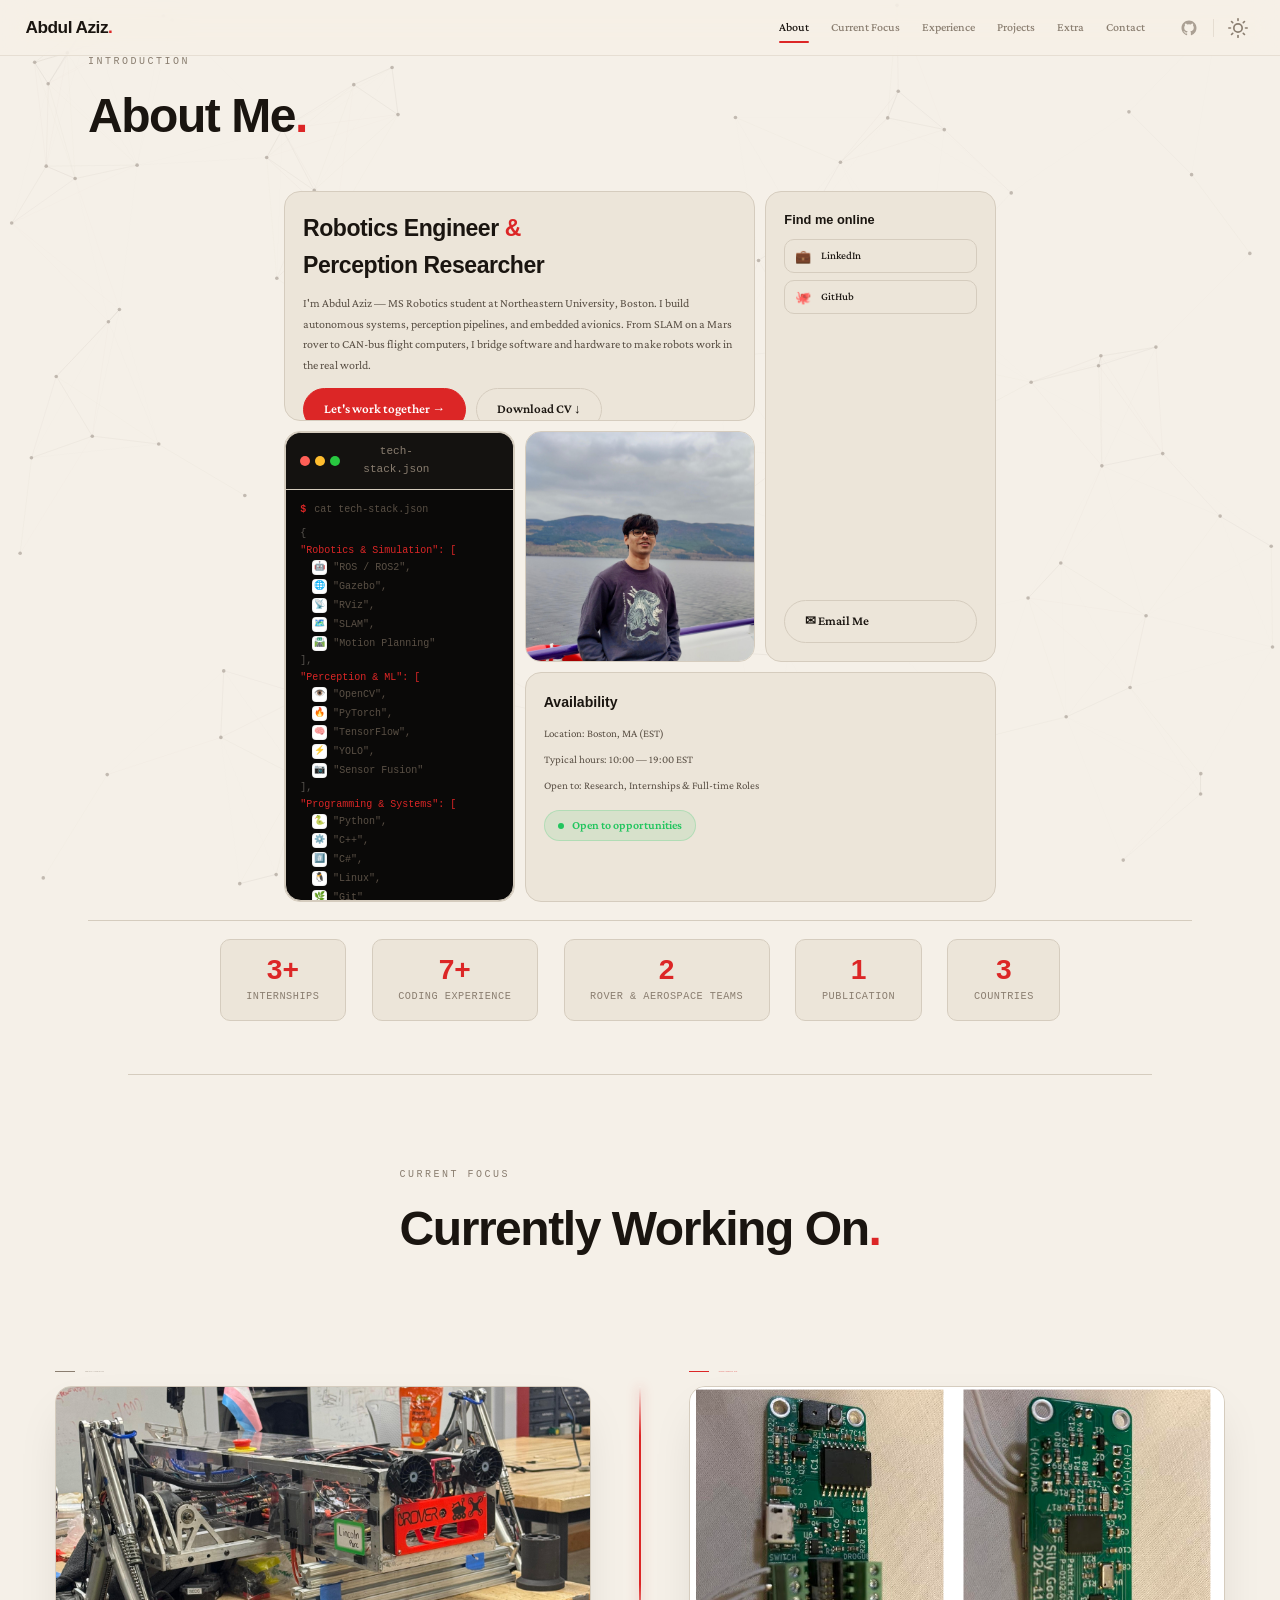
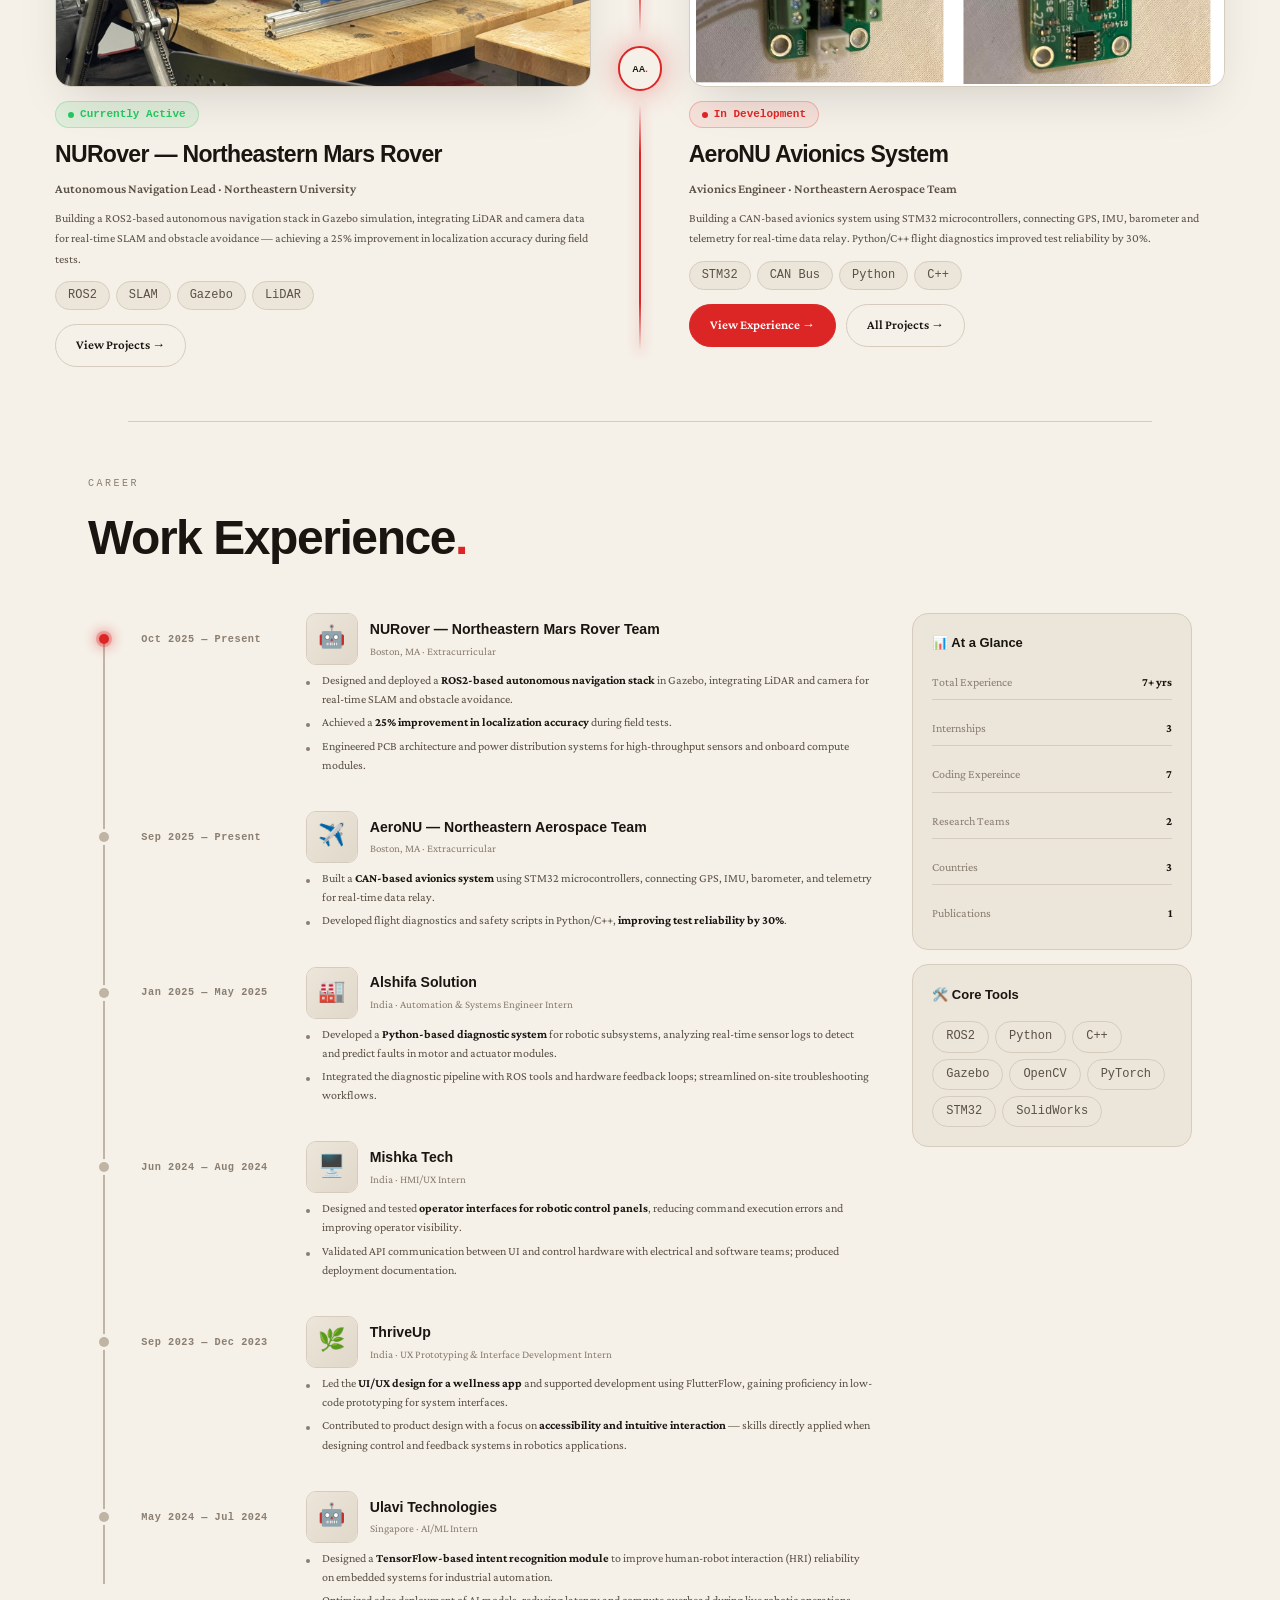
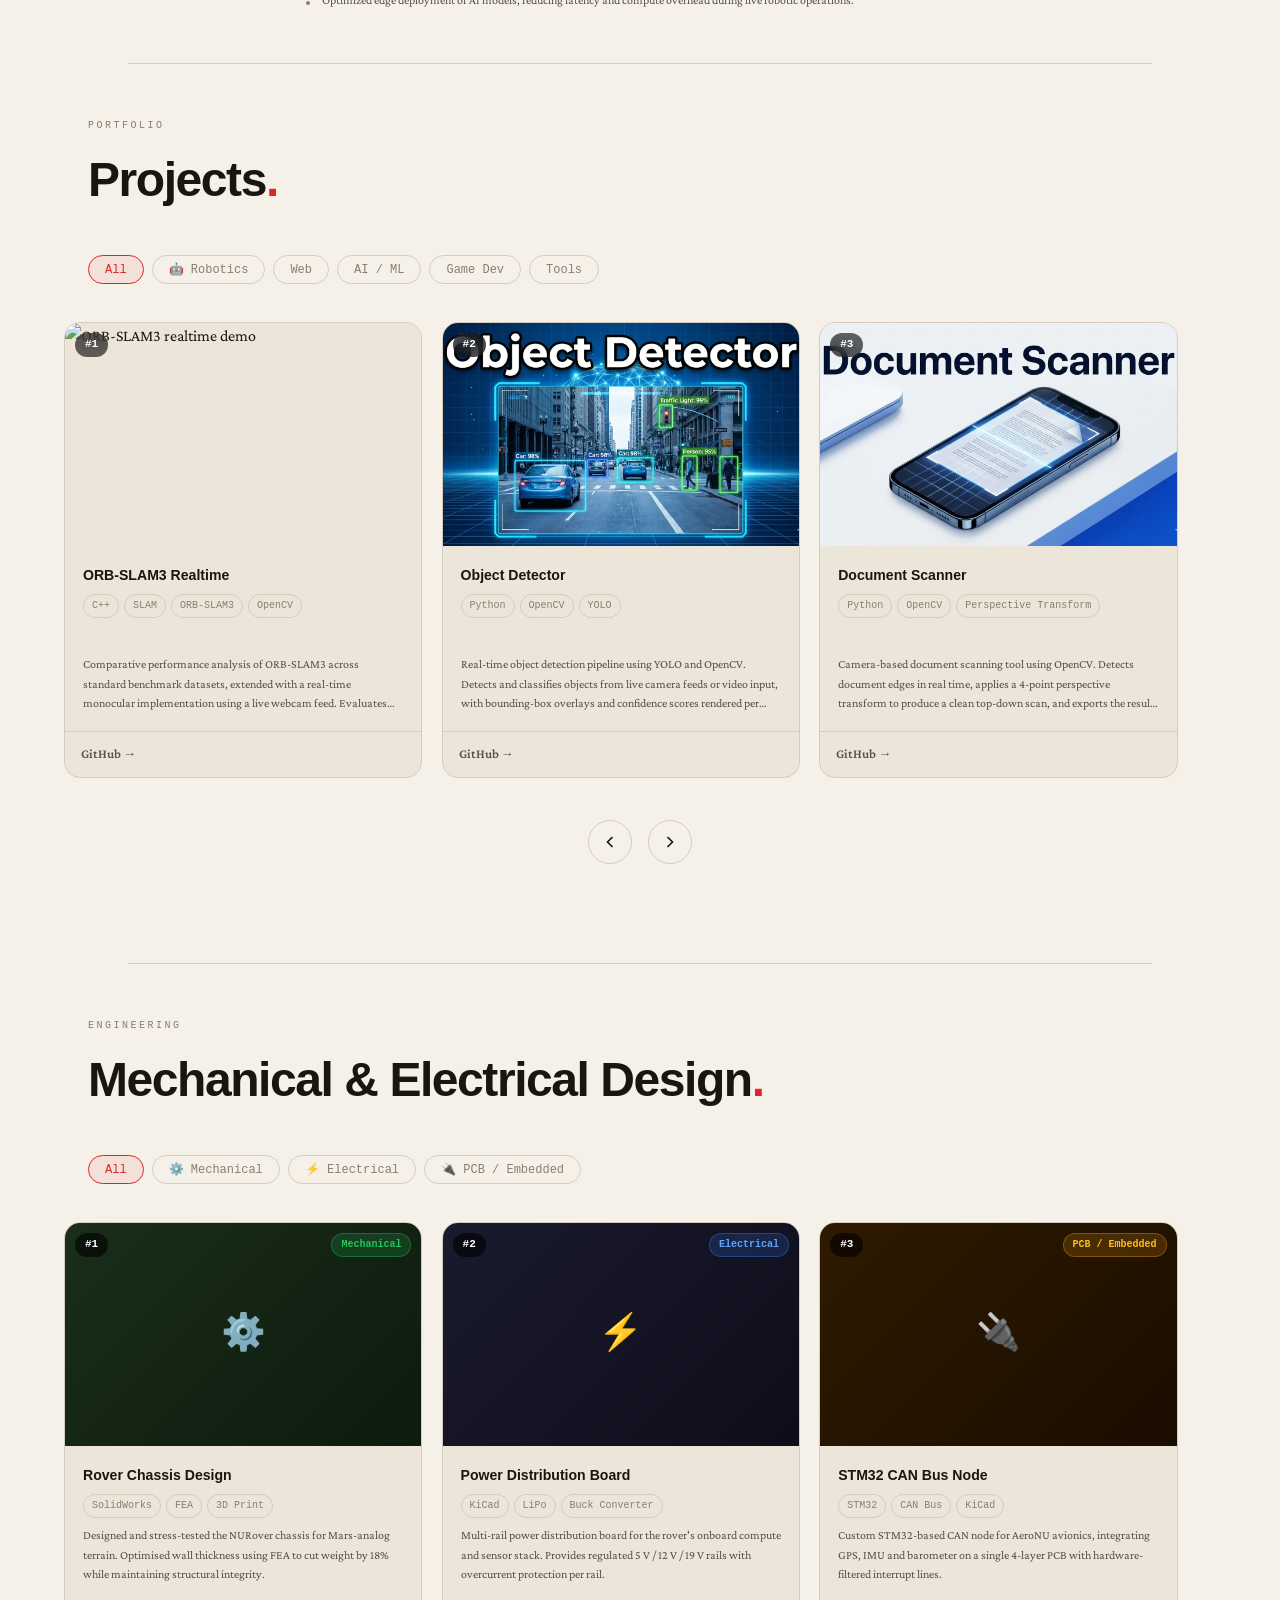
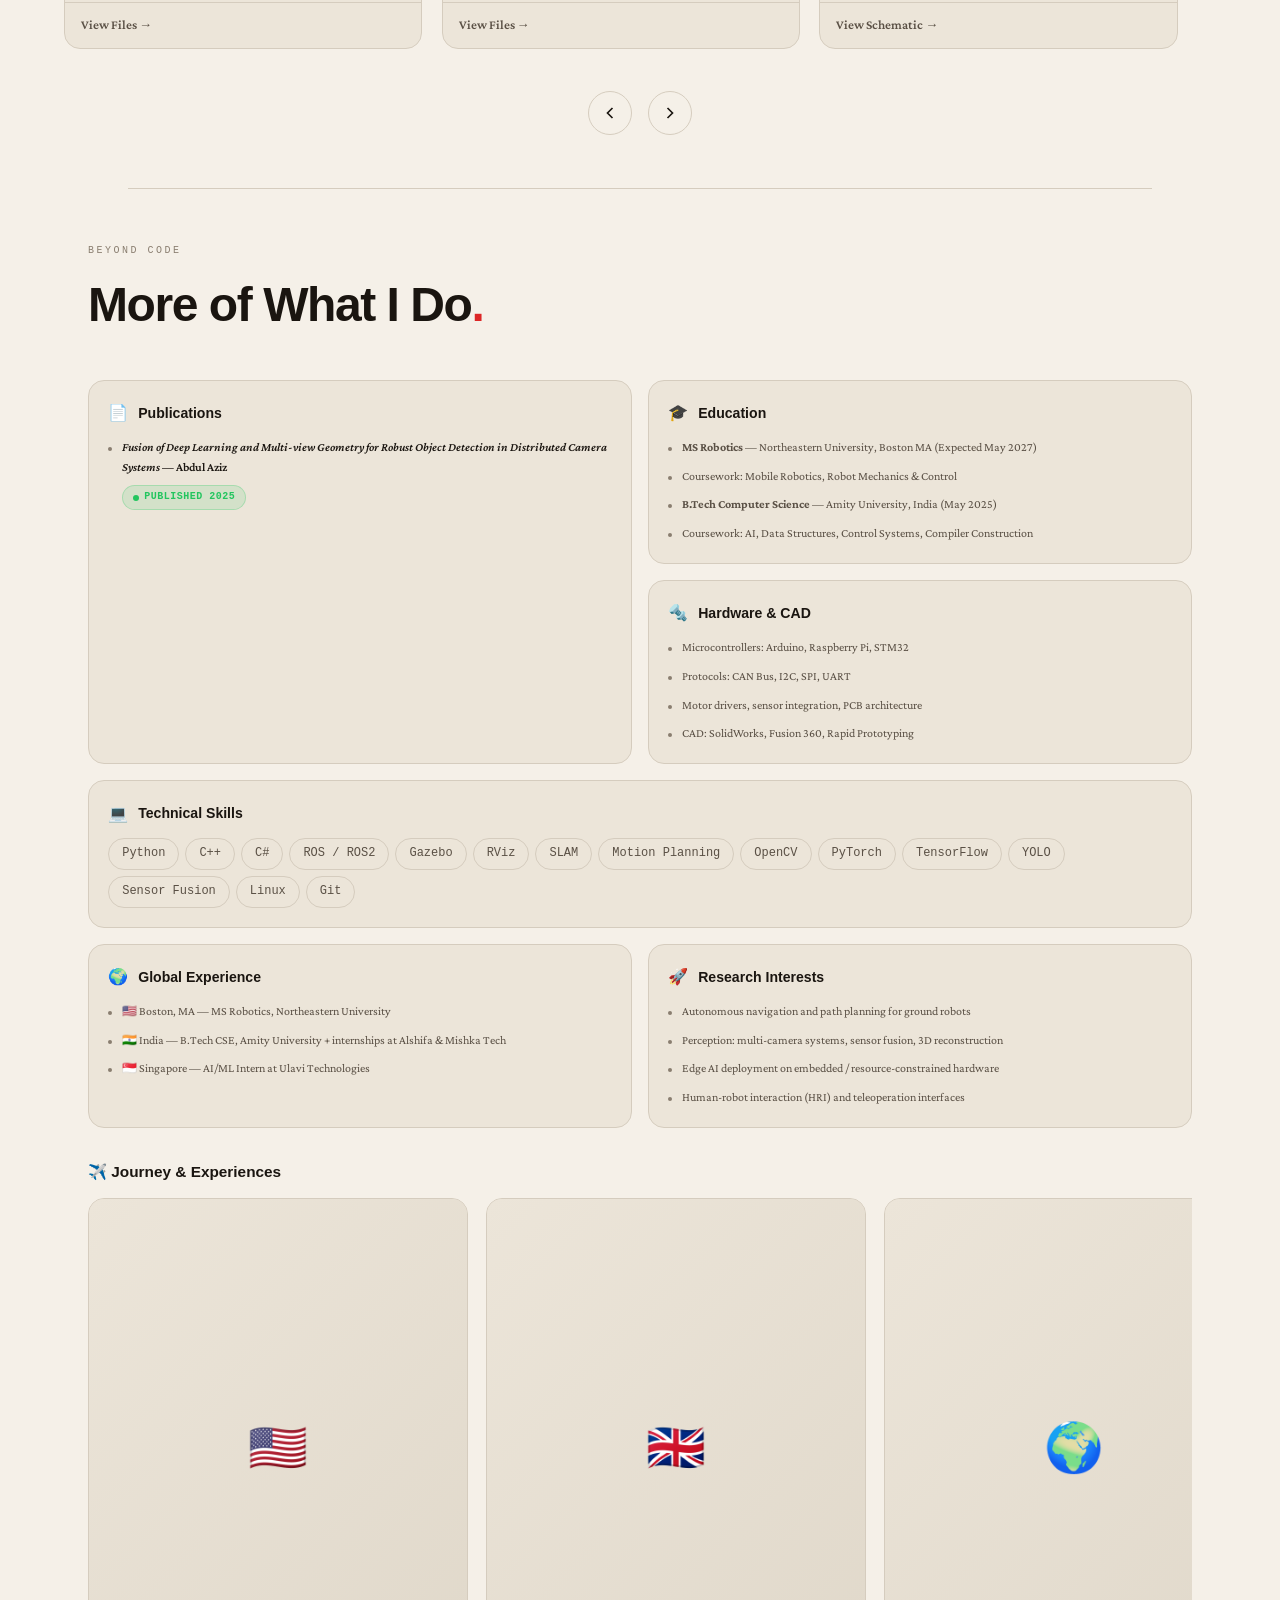
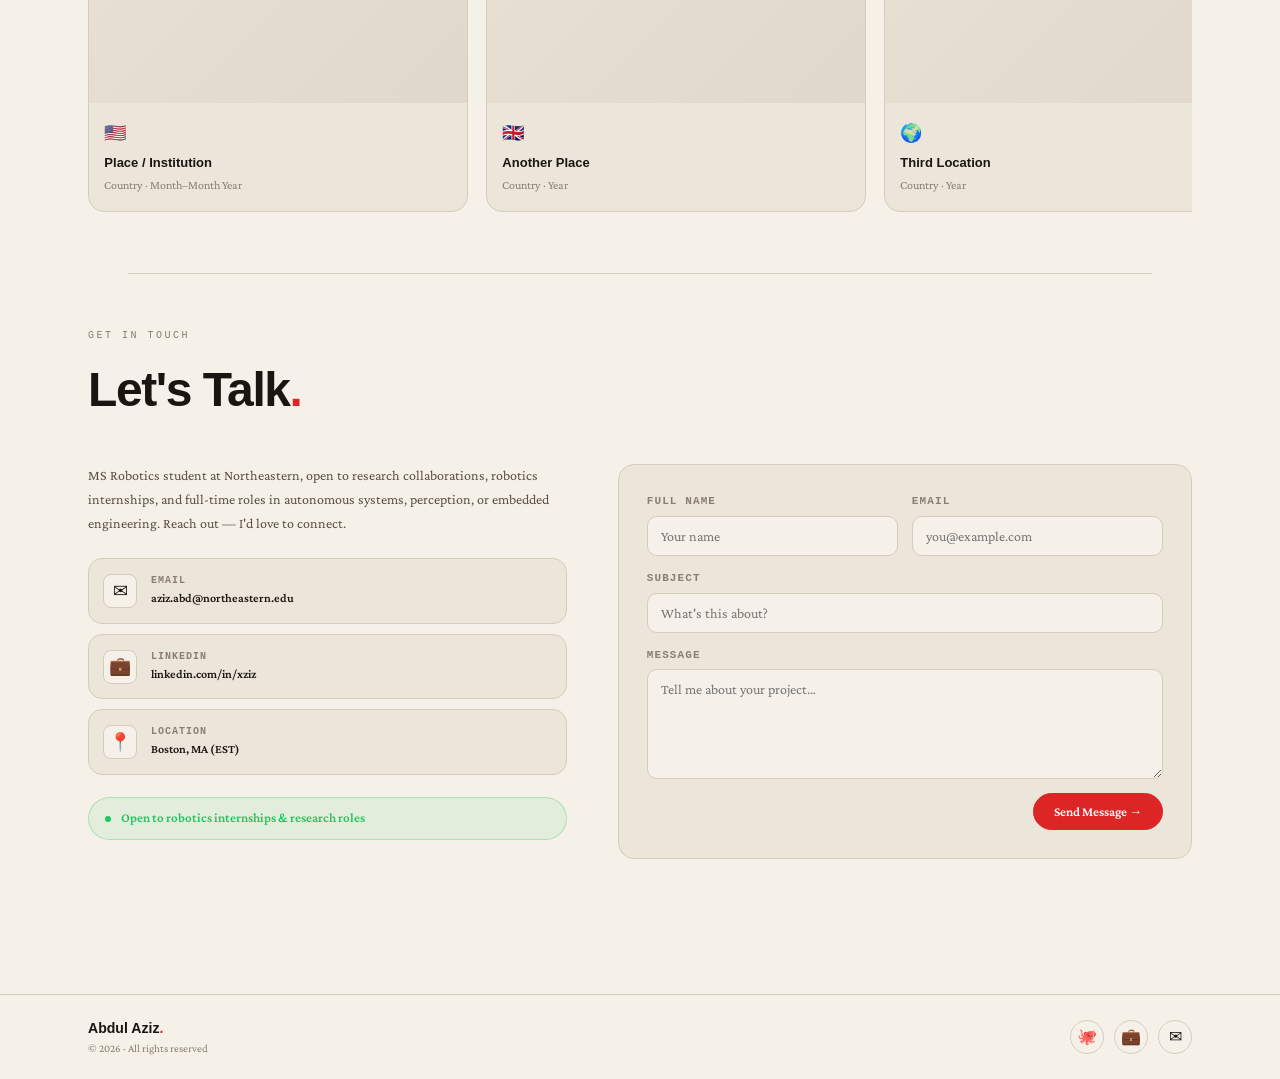
==== commit e09cab1f: "added stuffs" ====
--- a/index.html
+++ b/index.html
@@ -52,7 +52,7 @@
           <a href="#contact">Contact</a>
         </div>
         <div class="nav-actions">
-          <a href="https://github.com/AbdulAziz" class="icon-btn" target="_blank" rel="noopener" aria-label="GitHub">
+          <a href="https://github.com/Awwziz" class="icon-btn" target="_blank" rel="noopener" aria-label="GitHub">
             <svg class="gh-ico" viewBox="0 0 24 24" fill="currentColor">
               <path d="M12 2C6.477 2 2 6.484 2 12.017c0 4.425 2.865 8.18 6.839 9.504.5.092.682-.217.682-.483 0-.237-.008-.868-.013-1.703-2.782.605-3.369-1.343-3.369-1.343-.454-1.158-1.11-1.466-1.11-1.466-.908-.62.069-.608.069-.608 1.003.07 1.531 1.032 1.531 1.032.892 1.53 2.341 1.088 2.91.832.092-.647.35-1.088.636-1.338-2.22-.253-4.555-1.113-4.555-4.951 0-1.093.39-1.988 1.029-2.688-.103-.253-.446-1.272.098-2.65 0 0 .84-.27 2.75 1.026A9.564 9.564 0 0112 6.844a9.59 9.59 0 012.504.337c1.909-1.296 2.747-1.027 2.747-1.027.546 1.379.202 2.398.1 2.651.64.7 1.028 1.595 1.028 2.688 0 3.848-2.339 4.695-4.566 4.943.359.309.678.92.678 1.855 0 1.338-.012 2.419-.012 2.747 0 .268.18.58.688.482A10.019 10.019 0 0022 12.017C22 6.484 17.522 2 12 2z"/>
             </svg>
@@ -101,10 +101,10 @@
           <!-- Socials — spans 2 rows -->
           <aside class="tile t-social">
             <div class="soc-title">Find me online</div>
-            <a href="https://linkedin.com/in/abdulaziz" target="_blank" rel="noopener" class="soc-link">
+            <a href="https://linkedin.com/in/xziz" target="_blank" rel="noopener" class="soc-link">
               <div class="soc-ico">💼</div>LinkedIn
             </a>
-            <a href="https://github.com/AbdulAziz" target="_blank" rel="noopener" class="soc-link">
+            <a href="https://github.com/Awwziz" target="_blank" rel="noopener" class="soc-link">
               <div class="soc-ico">🐙</div>GitHub
             </a>
             <div class="soc-btns">
@@ -207,7 +207,7 @@
           <div class="panel-label ac">Student Aerospace Team</div>
 
           <div class="panel-media">
-            <div class="media-ph">AeroNU — Avionics System</div>
+            <div class="media-ph"><img src="assets/img/current/pcb.png" alt="Aerospace NU"></div>
           </div>
 
           <div class="pill pill-dev"><span class="pill-dot"></span>In Development</div>
@@ -310,6 +310,24 @@
                 <ul class="t-points">
                   <li>Designed and tested <strong>operator interfaces for robotic control panels</strong>, reducing command execution errors and improving operator visibility.</li>
                   <li>Validated API communication between UI and control hardware with electrical and software teams; produced deployment documentation.</li>
+                </ul>
+              </div>
+            </li>
+
+            <li class="t-item">
+              <div class="t-rail" aria-hidden="true"><span class="t-dot"></span></div>
+              <div class="t-date">Sep 2023 — Dec 2023</div>
+              <div class="t-head">
+                <div class="t-logo"><div class="media-ph" style="font-size:22px">🌿</div></div>
+                <div>
+                  <div class="t-company">ThriveUp</div>
+                  <div class="t-location">India · UX Prototyping &amp; Interface Development Intern</div>
+                </div>
+              </div>
+              <div class="t-body">
+                <ul class="t-points">
+                  <li>Led the <strong>UI/UX design for a wellness app</strong> and supported development using FlutterFlow, gaining proficiency in low-code prototyping for system interfaces.</li>
+                  <li>Contributed to product design with a focus on <strong>accessibility and intuitive interaction</strong> — skills directly applied when designing control and feedback systems in robotics applications.</li>
                 </ul>
               </div>
             </li>
@@ -373,6 +391,7 @@
 
         <div class="proj-filters" role="toolbar" aria-label="Filter projects">
           <button class="proj-filter active" data-f="all">All</button>
+          <button class="proj-filter" data-f="robotics">🤖 Robotics</button>
           <button class="proj-filter" data-f="web">Web</button>
           <button class="proj-filter" data-f="ai">AI / ML</button>
           <button class="proj-filter" data-f="gamedev">Game Dev</button>
@@ -383,21 +402,151 @@
       <div class="proj-carousel">
         <div class="proj-track" id="proj-track" tabindex="0">
 
+          <!-- #1 — ORB SLAM3 -->
+
+          <article class="proj-card" data-cat="robotics">
+            <div class="proj-media">
+              <img src="assets/img/projects/orb-slam3.png"
+                  alt="ORB-SLAM3 realtime demo"
+                  loading="lazy" />
+              <span class="proj-num">#1</span>
+            </div>
+            <div class="proj-body">
+              <h3>ORB-SLAM3 Realtime</h3>
+              <div class="proj-tags">
+                <span class="proj-tag">C++</span>
+                <span class="proj-tag">SLAM</span>
+                <span class="proj-tag">ORB-SLAM3</span>
+                <span class="proj-tag">OpenCV</span>
+              </div>
+              <p>Comparative performance analysis of ORB-SLAM3 across standard benchmark datasets, extended with a real-time monocular implementation using a live webcam feed. Evaluates trajectory accuracy and map quality under varying conditions.</p>
+            </div>
+            <div class="proj-footer">
+              <a href="https://github.com/Awwziz/ORB_SLAM3-Realtime" target="_blank" rel="noopener" class="proj-link">GitHub →</a>
+            </div>
+          </article>
+
+          <!-- #2 — Object Detector -->
+          <article class="proj-card" data-cat="ai">
+            <div class="proj-media">
+              <div class="media-ph proj-ph" style="background:linear-gradient(135deg,#2d1b4e,#1a0f2e)"><img src="assets/img/projects/ObjectDetector.png" alt="NGO Platform screenshot" loading="lazy" /></div>
+              <span class="proj-num">#2</span>
+            </div>
+            <div class="proj-body">
+              <h3>Object Detector</h3>
+              <div class="proj-tags">
+                <span class="proj-tag">Python</span>
+                <span class="proj-tag">OpenCV</span>
+                <span class="proj-tag">YOLO</span>
+              </div>
+              <p>Real-time object detection pipeline using YOLO and OpenCV. Detects and classifies objects from live camera feeds or video input, with bounding-box overlays and confidence scores rendered per frame.</p>
+            </div>
+            <div class="proj-footer">
+              <a href="https://github.com/Awwziz/Object-Detector" target="_blank" rel="noopener" class="proj-link">GitHub →</a>
+            </div>
+          </article>
+          
+          <!-- #3 — Document Scanner -->
+          <article class="proj-card" data-cat="ai">
+            <div class="proj-media">
+              <div class="media-ph proj-ph" style="background:linear-gradient(135deg,#1e2d3d,#0f1a24)"> <img src="assets/img/projects/DocumentScanner.png" alt="📄" loading="lazy" /></div>
+              <span class="proj-num">#3</span>
+            </div>
+            <div class="proj-body">
+              <h3>Document Scanner</h3>
+              <div class="proj-tags">
+                <span class="proj-tag">Python</span>
+                <span class="proj-tag">OpenCV</span>
+                <span class="proj-tag">Perspective Transform</span>
+              </div>
+              <p>Camera-based document scanning tool using OpenCV. Detects document edges in real time, applies a 4-point perspective transform to produce a clean top-down scan, and exports the result as an image.</p>
+            </div>
+            <div class="proj-footer">
+              <a href="https://github.com/Awwziz/Document-Scanner" target="_blank" rel="noopener" class="proj-link">GitHub →</a>
+            </div>
+          </article>
+
+          <!-- #4 — Object Measurement -->
+          <article class="proj-card" data-cat="ai">
+            <div class="proj-media">
+              <div class="media-ph proj-ph" style="background:linear-gradient(135deg,#2e1a00,#1a0d00)"><img src="assets/img/projects/ObjectScanner.png" alt="📐" loading="lazy" /></div>
+              <span class="proj-num">#4</span>
+            </div>
+            <div class="proj-body">
+              <h3>Object Measurement</h3>
+              <div class="proj-tags">
+                <span class="proj-tag">Python</span>
+                <span class="proj-tag">OpenCV</span>
+                <span class="proj-tag">Contour Detection</span>
+              </div>
+              <p>Estimates real-world dimensions of objects from a single camera frame using a known reference object. Detects contours, computes bounding boxes, and overlays width/height measurements in cm or mm.</p>
+            </div>
+            <div class="proj-footer">
+              <a href="https://github.com/Awwziz/Object-Measurement" target="_blank" rel="noopener" class="proj-link">GitHub →</a>
+            </div>
+          </article>
+          
+          <!-- #5 — N-Queen Problem -->
           <article class="proj-card" data-cat="web">
             <div class="proj-media">
-              <div class="media-ph proj-ph" style="background:linear-gradient(135deg,#1e3a5f,#0f2240)">🌐</div>
+              <div class="media-ph proj-ph" style="background:linear-gradient(135deg,#1e3a5f,#0f2240)"><img src="assets/img/projects/NQueenGame.png" alt="🌐" loading="lazy" /></div>
               <span class="proj-num">#1</span>
             </div>
             <div class="proj-body">
-              <h3>Project Name</h3>
-              <div class="proj-tags">
-                <span class="proj-tag">React</span>
+              <h3>N-Queen Game</h3>
+              <div class="proj-tags">
+                <span class="proj-tag">C#</span>
+                <span class="proj-tag">Unity</span>
+                <span class="proj-tag">JavaScript</span>
+              </div>
+              <p>Interactive constraint puzzle with solver modes showing backtracking and heuristics.</p>
+            </div>
+            <div class="proj-footer">
+              <a href="https://github.com/Awwziz/" target="_blank" rel="noopener" class="proj-link">GitHub →</a>
+            </div>
+          </article>
+
+          <!-- #6 — Portfolio -->
+
+          <article class="proj-card" data-cat="web">
+            <div class="proj-media">
+              <div class="media-ph proj-ph" style="background:linear-gradient(135deg,#0f3d2b,#071f16)"><img src="assets/img/projects/PortfolioWebsite.png" alt="📊" loading="lazy" /></div>
+              <span class="proj-num">#5</span>
+            </div>
+            <div class="proj-body">
+              <h3>Full Stack App</h3>
+              <div class="proj-tags">
+                <span class="proj-tag">Next.js</span>
+                <span class="proj-tag">MongoDB</span>
+                <span class="proj-tag">HTML</span>
+                <span class="proj-tag">CSS</span>
+              </div>
+              <p>A full-stack application with auth, database, and polished UI. Hosted through Github</p>
+            </div>
+            <div class="proj-footer">
+              <a href="https://github.com/azizxabd/azizxabd.github.io" target="_blank" rel="noopener" class="proj-link">GitHub →</a>
+            </div>
+          </article>
+
+          <!-- #7 — NGO -->
+          <article class="proj-card" data-cat="web">
+            <div class="proj-media">
+              <div class="media-ph proj-ph" style="background:linear-gradient(135deg,#1a3320,#0d1a0d)">🌍</div>
+              <span class="proj-num">#7</span>
+            </div>
+            <div class="proj-body">
+              <h3>NGO Platform</h3>
+              <div class="proj-tags">
+                <span class="proj-tag">HTML</span>
+                <span class="proj-tag">JavaScript</span>
                 <span class="proj-tag">Node.js</span>
-              </div>
-              <p>Short description — what it does and why it matters. 2 sentences max.</p>
-            </div>
-            <div class="proj-footer">
-              <a href="https://github.com/AbdulAziz/project" target="_blank" rel="noopener" class="proj-link">GitHub →</a>
+                <span class="proj-tag">MongoDB</span>
+                <span class="proj-tag">REST API</span>
+              </div>
+              <p>Full-stack web platform for NGO management — volunteer sign-up, member registration with login/auth, API-integrated data storage, and donation tracking. Responsive across desktop and mobile.</p>
+            </div>
+            <div class="proj-footer">
+              <a href="https://github.com/Awwziz/NGO" target="_blank" rel="noopener" class="proj-link">GitHub →</a>
             </div>
           </article>
 
@@ -415,7 +564,7 @@
               <p>What problem this model solves and your technical approach.</p>
             </div>
             <div class="proj-footer">
-              <a href="https://github.com/AbdulAziz/project" target="_blank" rel="noopener" class="proj-link">GitHub →</a>
+              <a href="https://github.com/Awwziz" target="_blank" rel="noopener" class="proj-link">GitHub →</a>
             </div>
           </article>
 
@@ -433,7 +582,7 @@
               <p>What kind of game or system you built and what makes it interesting.</p>
             </div>
             <div class="proj-footer">
-              <a href="https://github.com/AbdulAziz/project" target="_blank" rel="noopener" class="proj-link">GitHub →</a>
+              <a href="https://github.com/Awwziz" target="_blank" rel="noopener" class="proj-link">GitHub →</a>
             </div>
           </article>
 
@@ -455,23 +604,7 @@
             </div>
           </article>
 
-          <article class="proj-card" data-cat="web">
-            <div class="proj-media">
-              <div class="media-ph proj-ph" style="background:linear-gradient(135deg,#0f3d2b,#071f16)">📊</div>
-              <span class="proj-num">#5</span>
-            </div>
-            <div class="proj-body">
-              <h3>Full Stack App</h3>
-              <div class="proj-tags">
-                <span class="proj-tag">Next.js</span>
-                <span class="proj-tag">MongoDB</span>
-              </div>
-              <p>A full-stack application with auth, database, and polished UI.</p>
-            </div>
-            <div class="proj-footer">
-              <a href="https://github.com/AbdulAziz/project" target="_blank" rel="noopener" class="proj-link">GitHub →</a>
-            </div>
-          </article>
+          
 
         </div>
       </div>
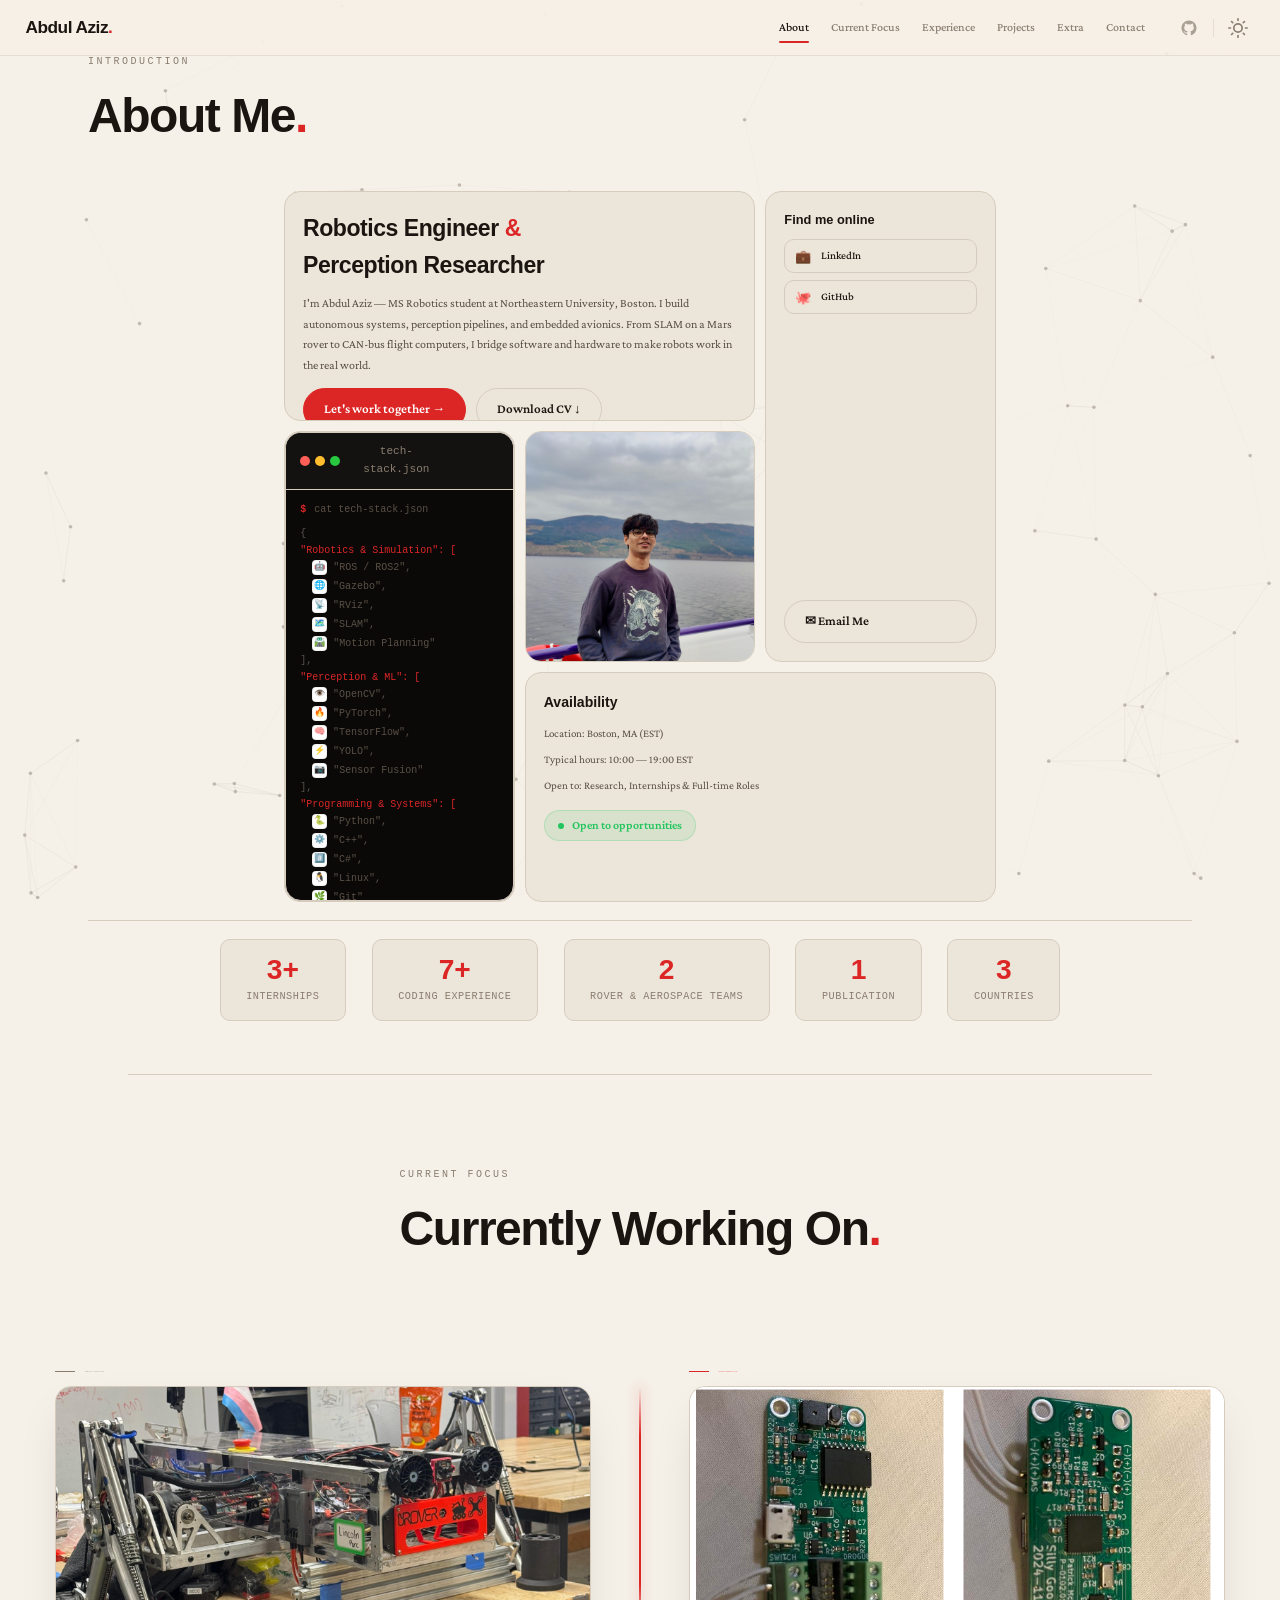
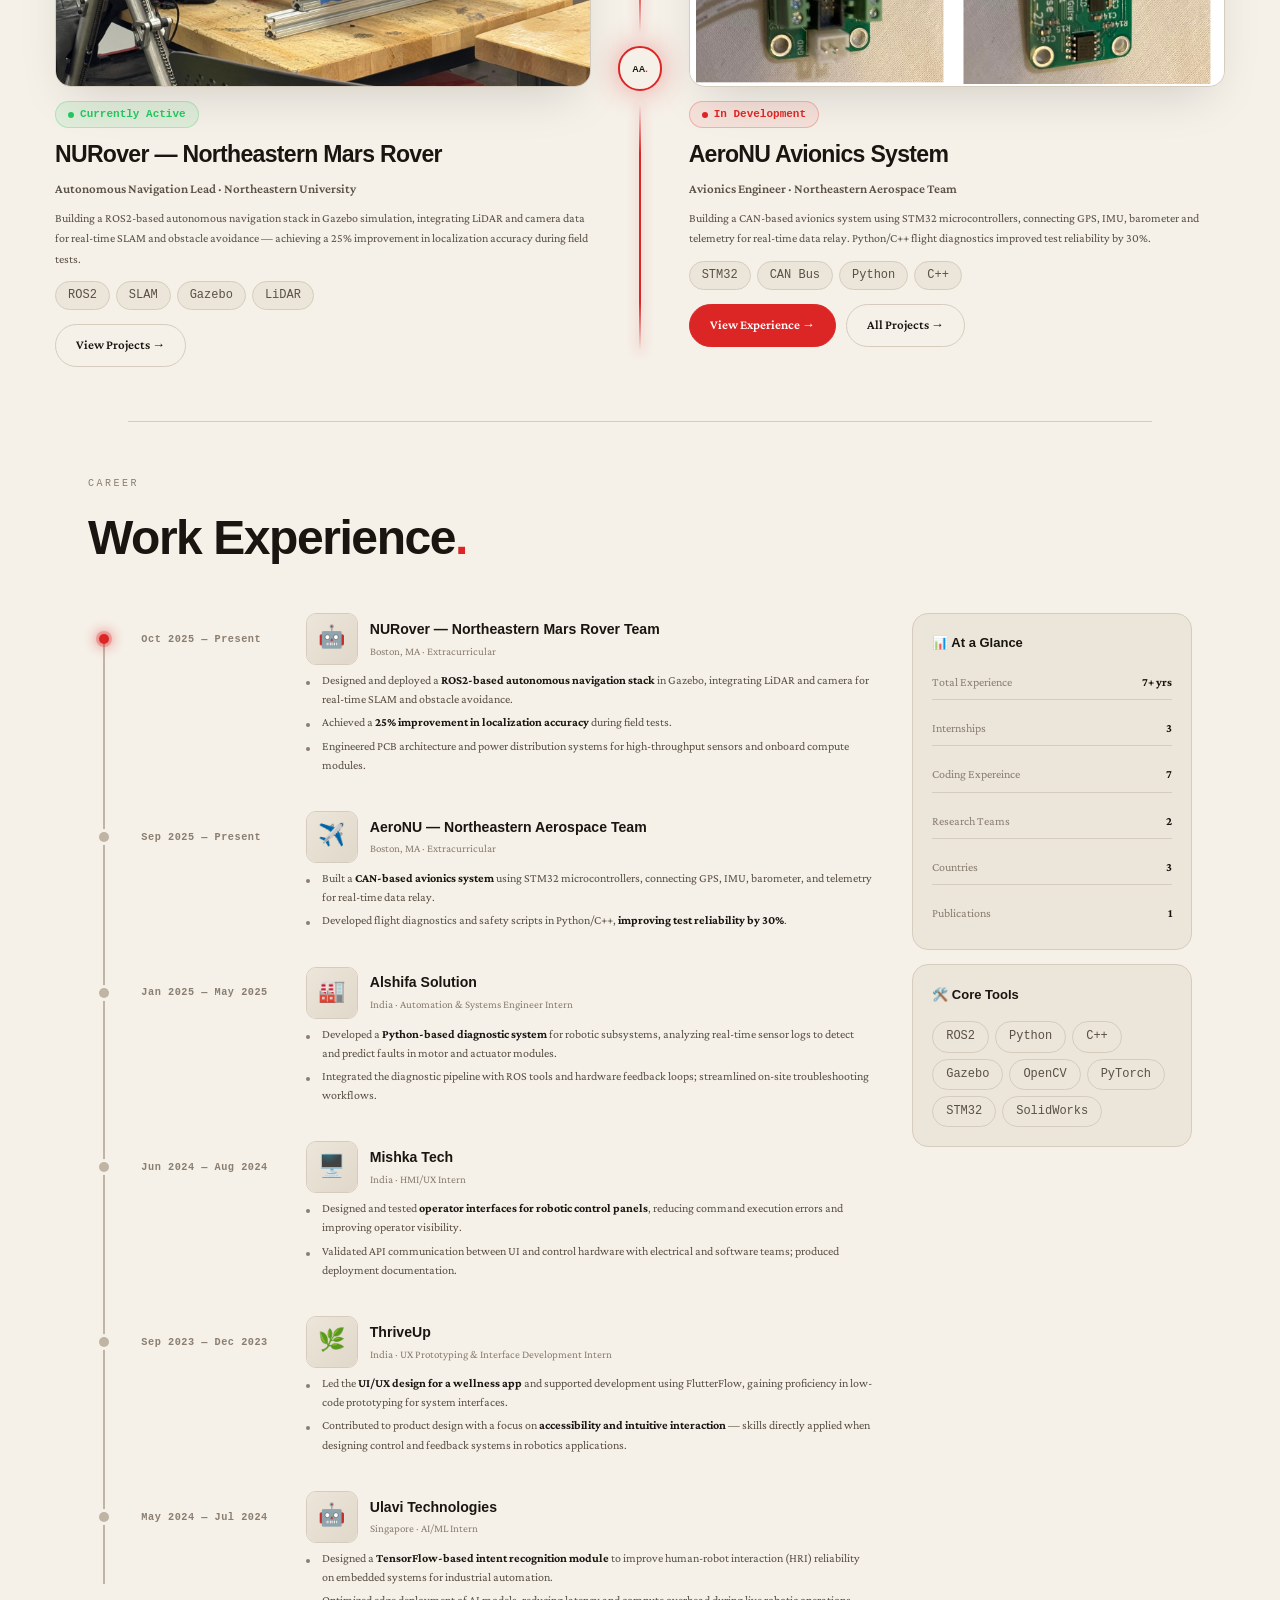
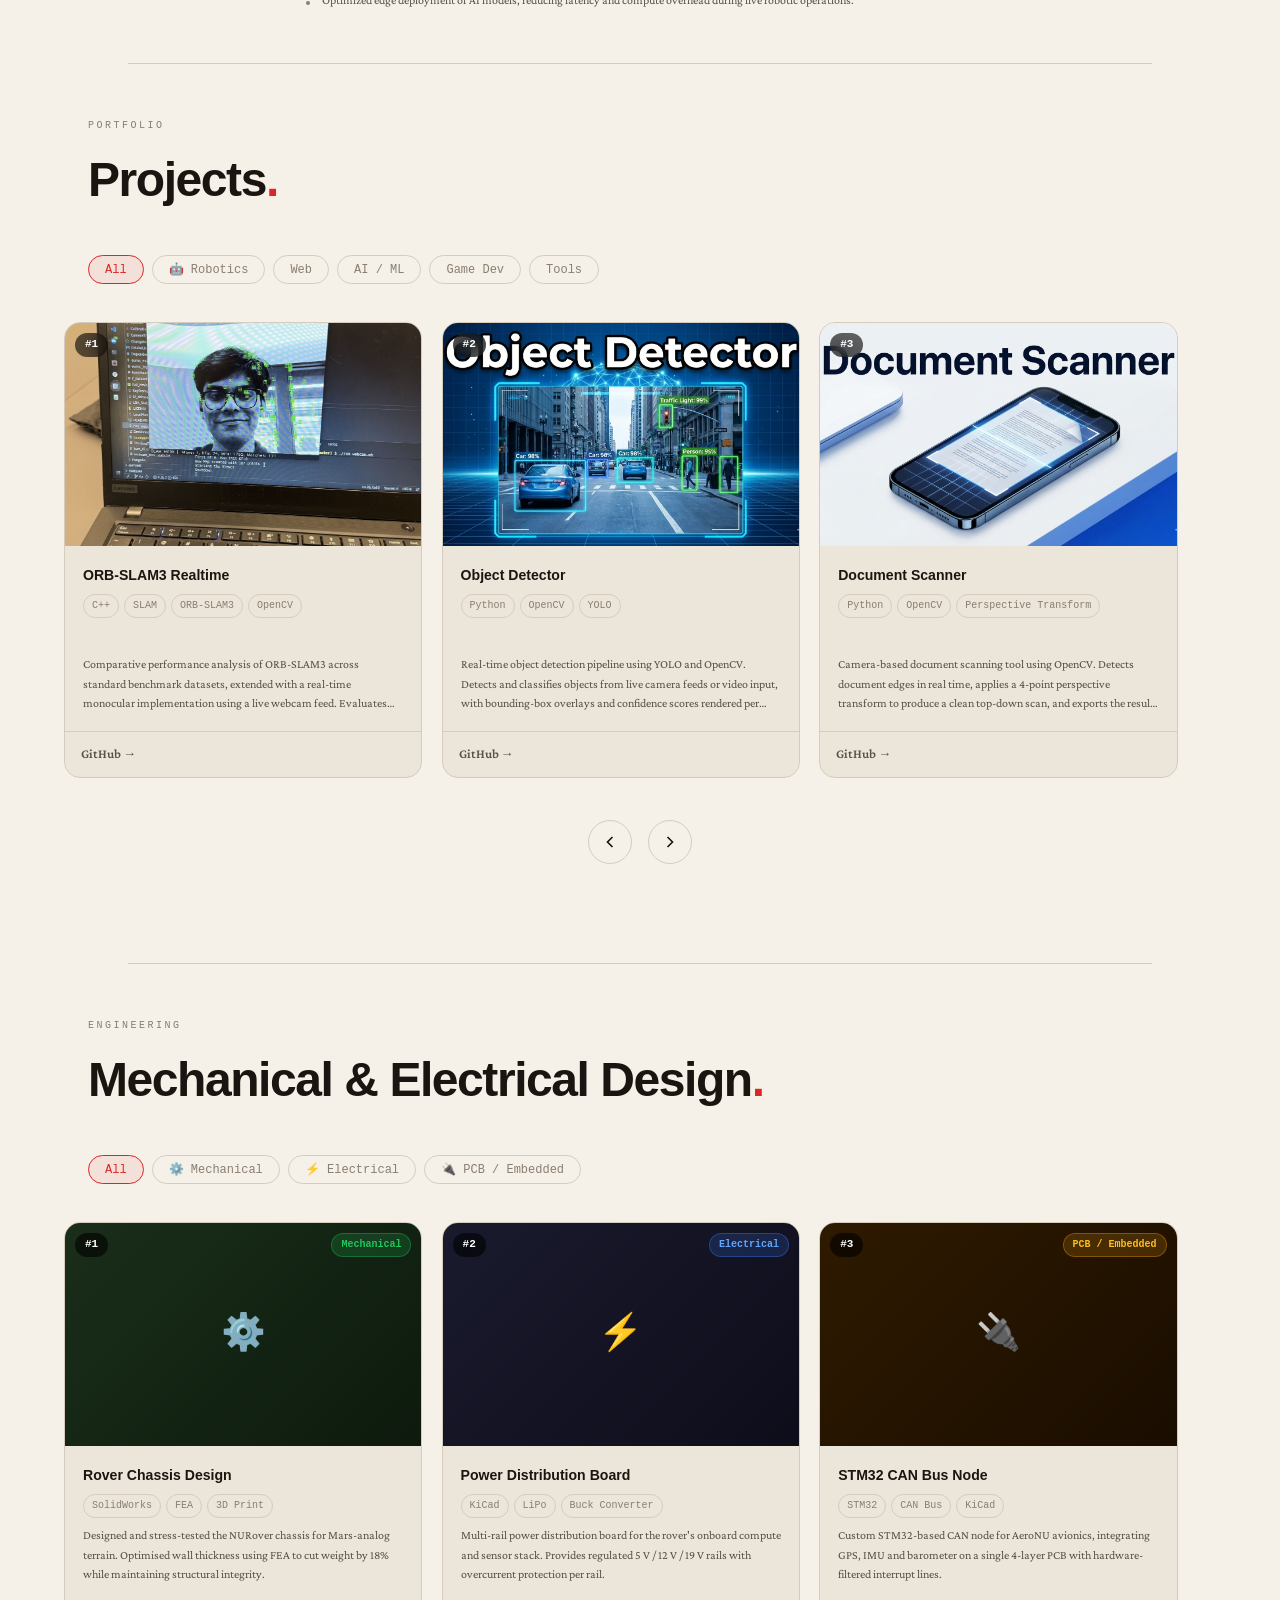
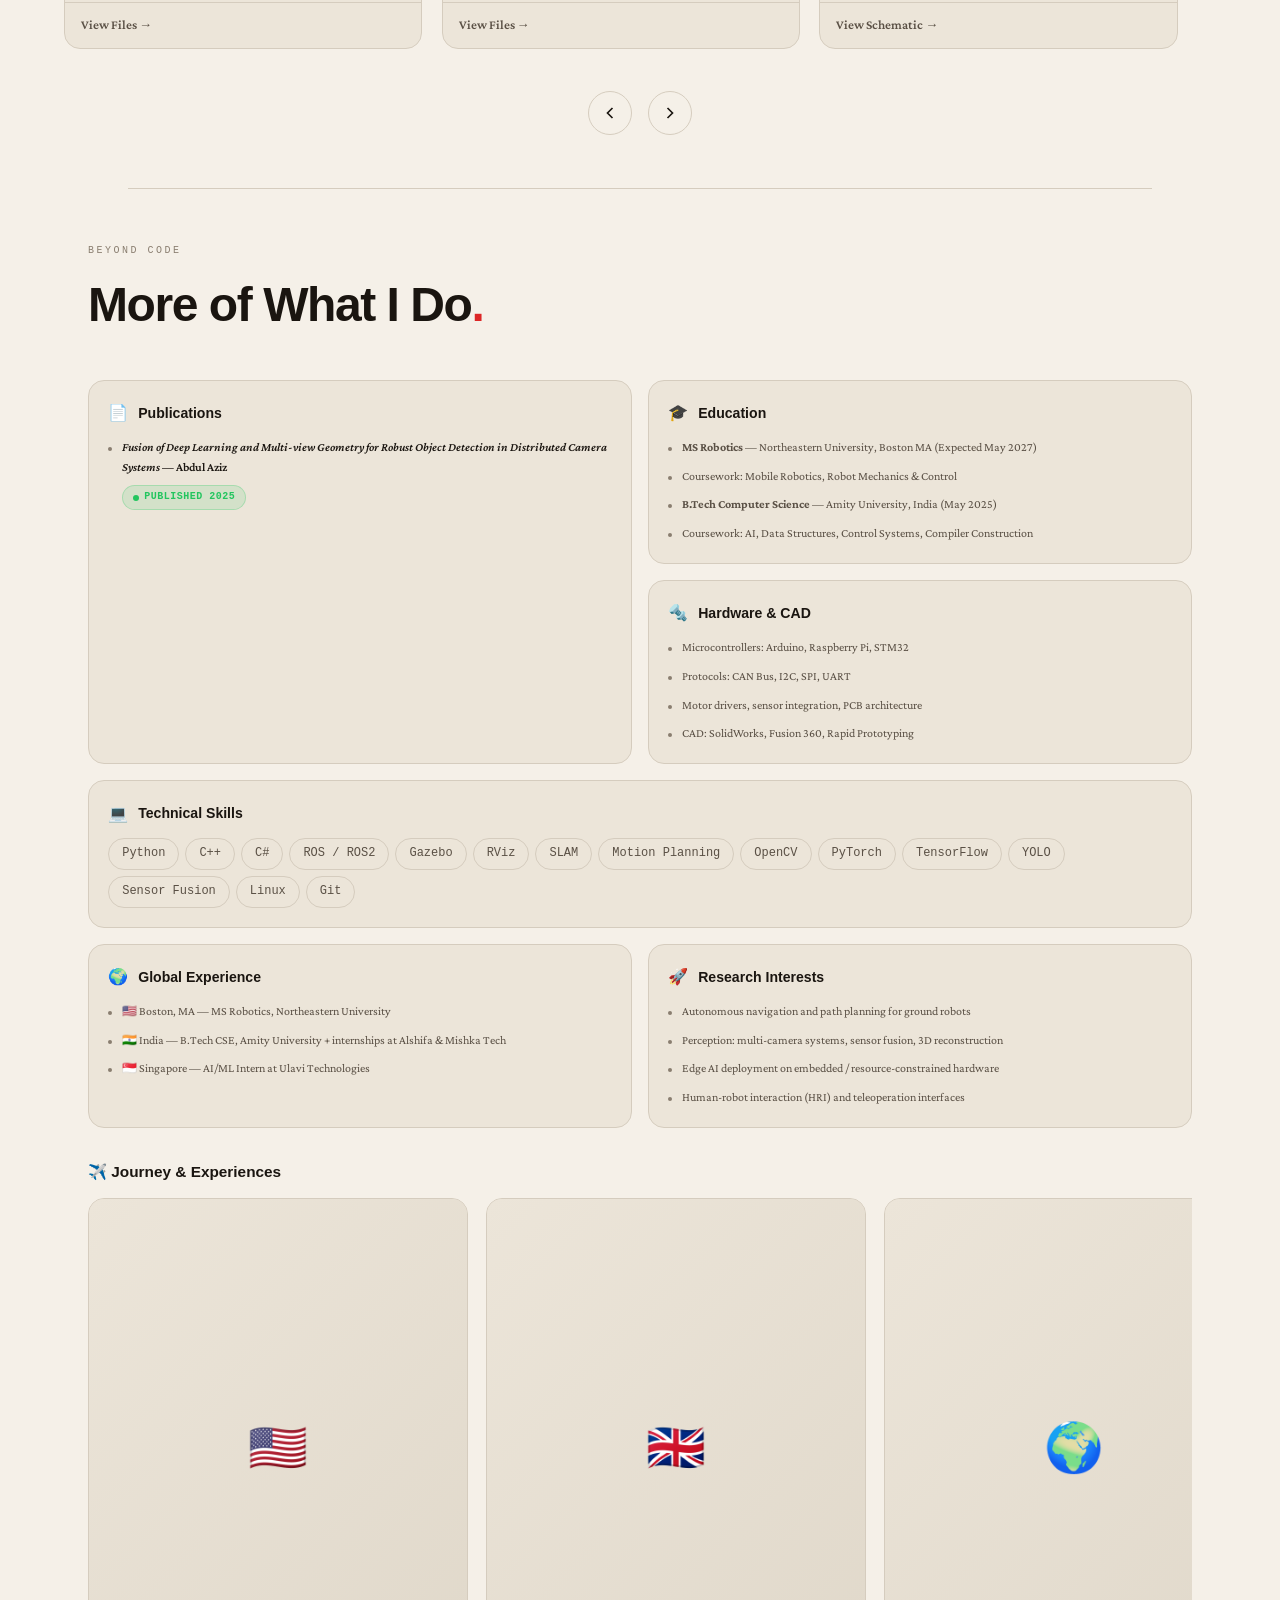
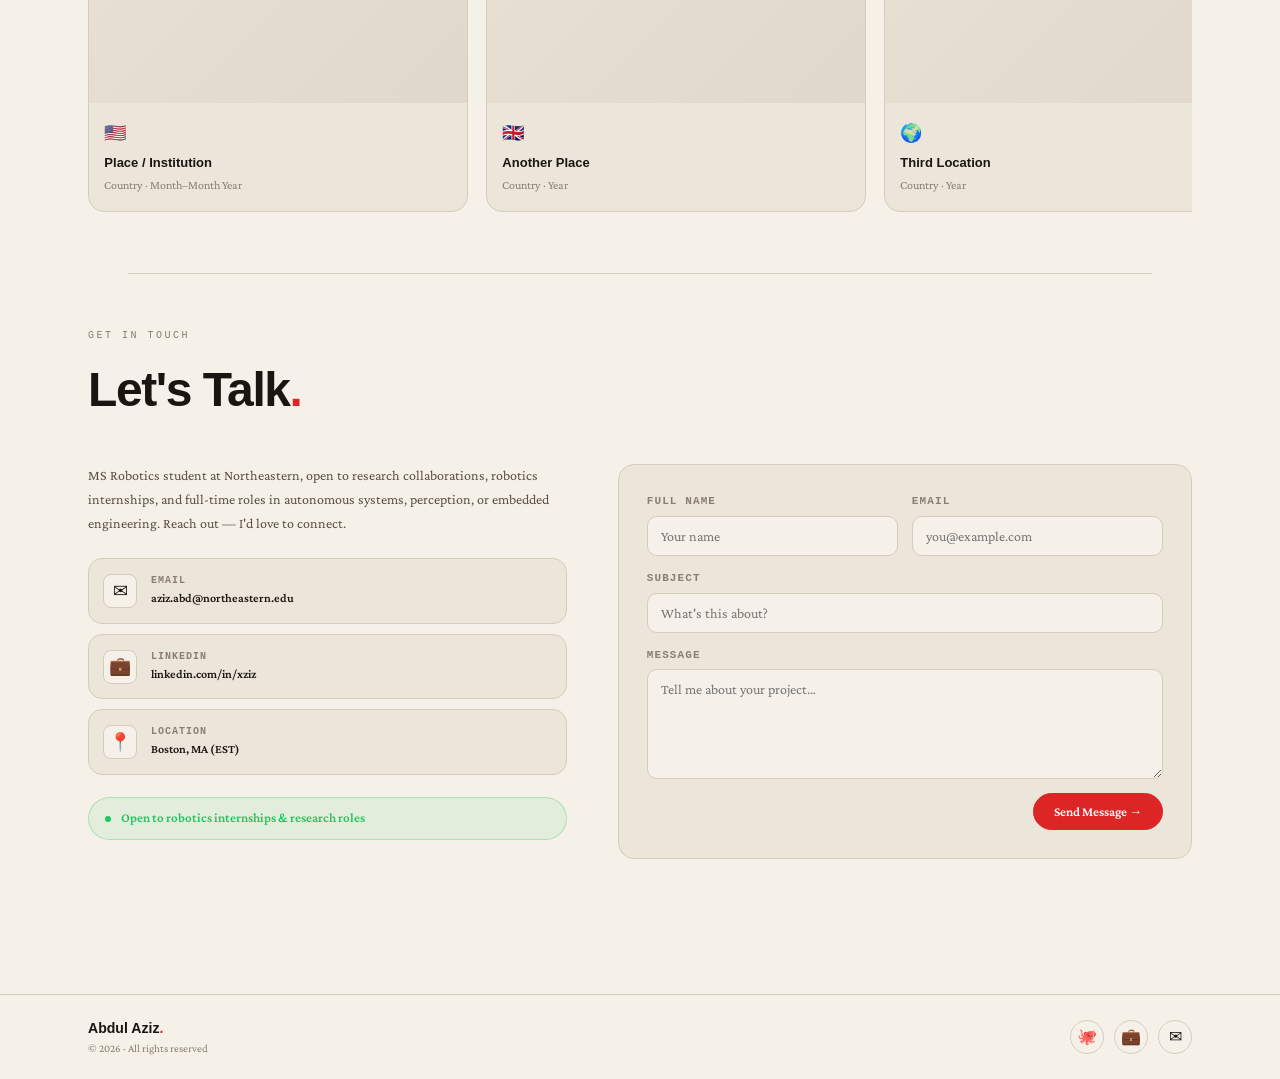
==== commit ba5da1a7: "added proj" ====
--- a/index.html
+++ b/index.html
@@ -406,7 +406,7 @@
 
           <article class="proj-card" data-cat="robotics">
             <div class="proj-media">
-              <img src="assets/img/projects/orb-slam3.png"
+              <img src="assets/img/projects/orb-slam.jpg"
                   alt="ORB-SLAM3 realtime demo"
                   loading="lazy" />
               <span class="proj-num">#1</span>
@@ -550,7 +550,7 @@
             </div>
           </article>
 
-          <article class="proj-card" data-cat="ai">
+          <!-- <article class="proj-card" data-cat="ai">
             <div class="proj-media">
               <div class="media-ph proj-ph" style="background:linear-gradient(135deg,#2d1b4e,#1a0f2e)">🤖</div>
               <span class="proj-num">#2</span>
@@ -566,9 +566,9 @@
             <div class="proj-footer">
               <a href="https://github.com/Awwziz" target="_blank" rel="noopener" class="proj-link">GitHub →</a>
             </div>
-          </article>
-
-          <article class="proj-card" data-cat="gamedev">
+          </article> -->
+
+          <!-- <article class="proj-card" data-cat="gamedev">
             <div class="proj-media">
               <div class="media-ph proj-ph" style="background:linear-gradient(135deg,#1a3320,#0f1f12)">🎮</div>
               <span class="proj-num">#3</span>
@@ -584,9 +584,9 @@
             <div class="proj-footer">
               <a href="https://github.com/Awwziz" target="_blank" rel="noopener" class="proj-link">GitHub →</a>
             </div>
-          </article>
-
-          <article class="proj-card" data-cat="tools">
+          </article> -->
+
+          <!-- <article class="proj-card" data-cat="tools">
             <div class="proj-media">
               <div class="media-ph proj-ph" style="background:linear-gradient(135deg,#3b2200,#221400)">🛠️</div>
               <span class="proj-num">#4</span>
@@ -602,7 +602,7 @@
             <div class="proj-footer">
               <a href="https://github.com/AbdulAziz/project" target="_blank" rel="noopener" class="proj-link">GitHub →</a>
             </div>
-          </article>
+          </article> -->
 
           
 
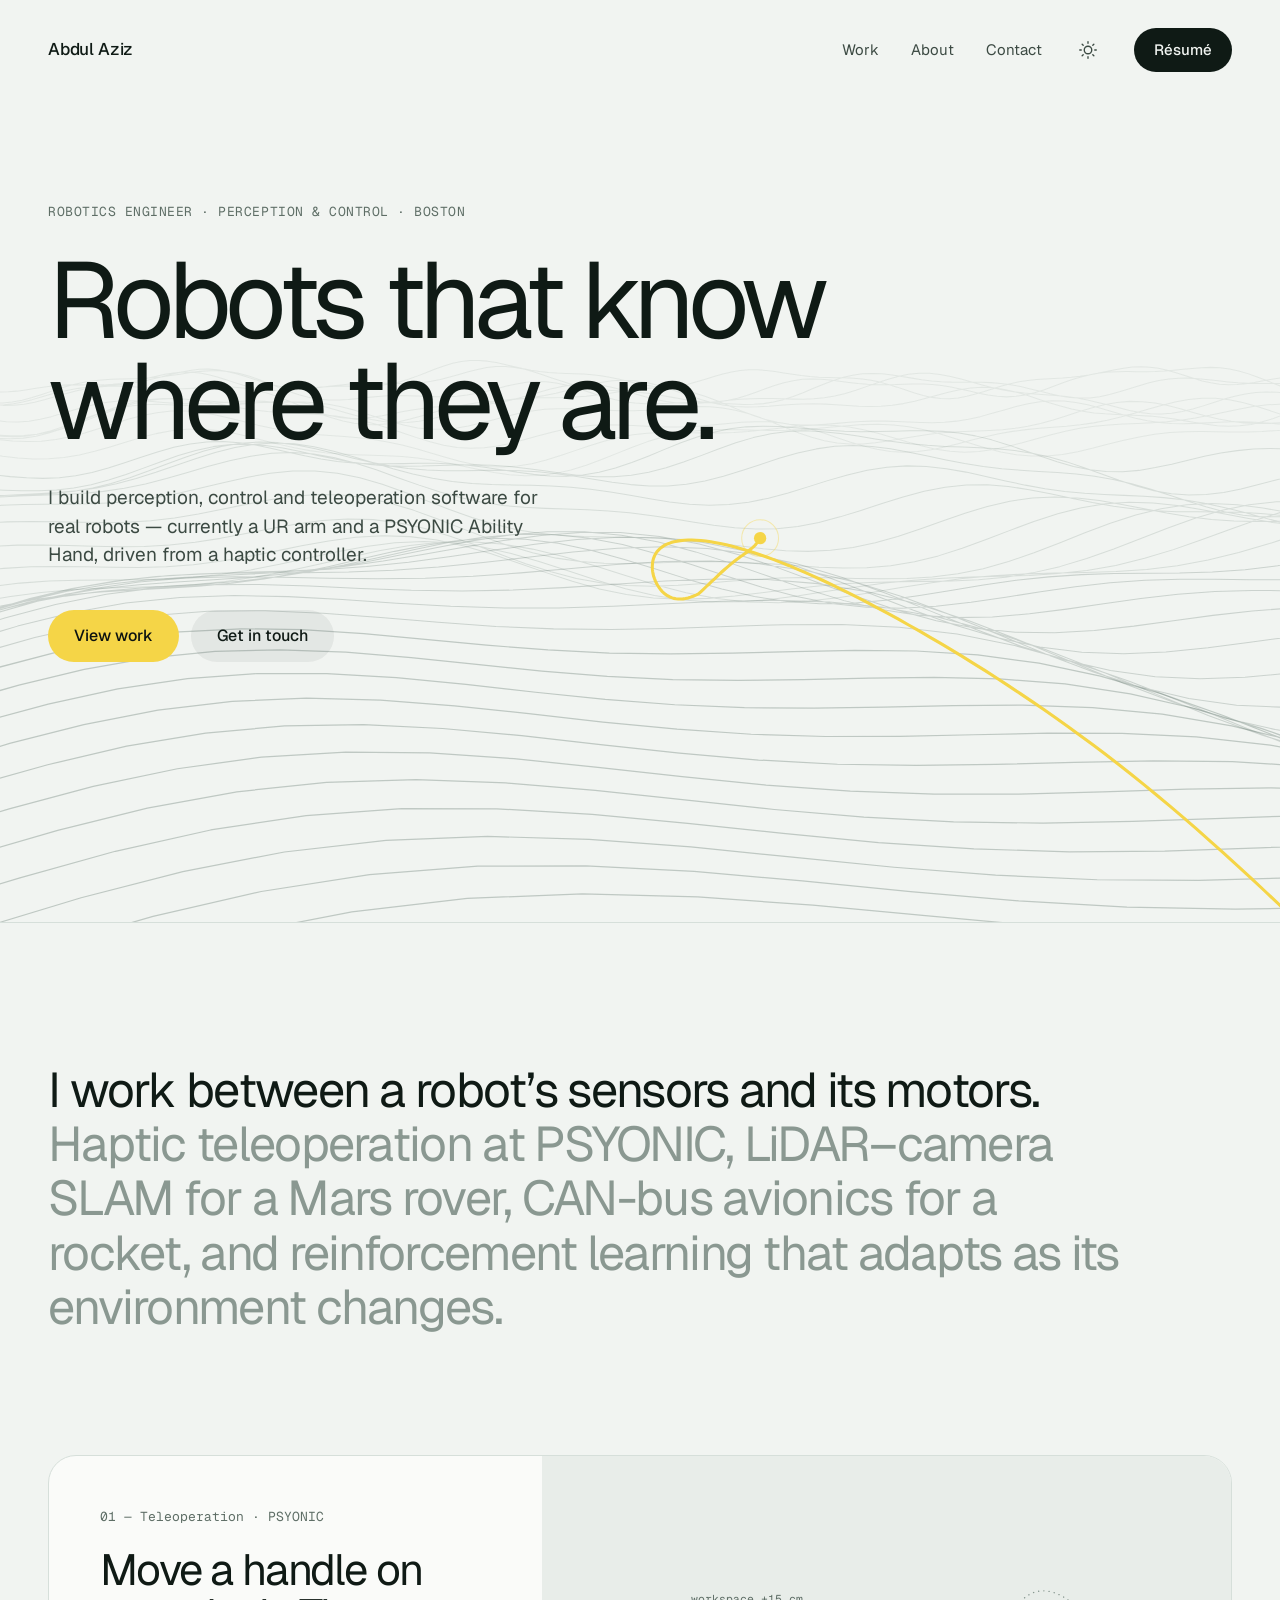
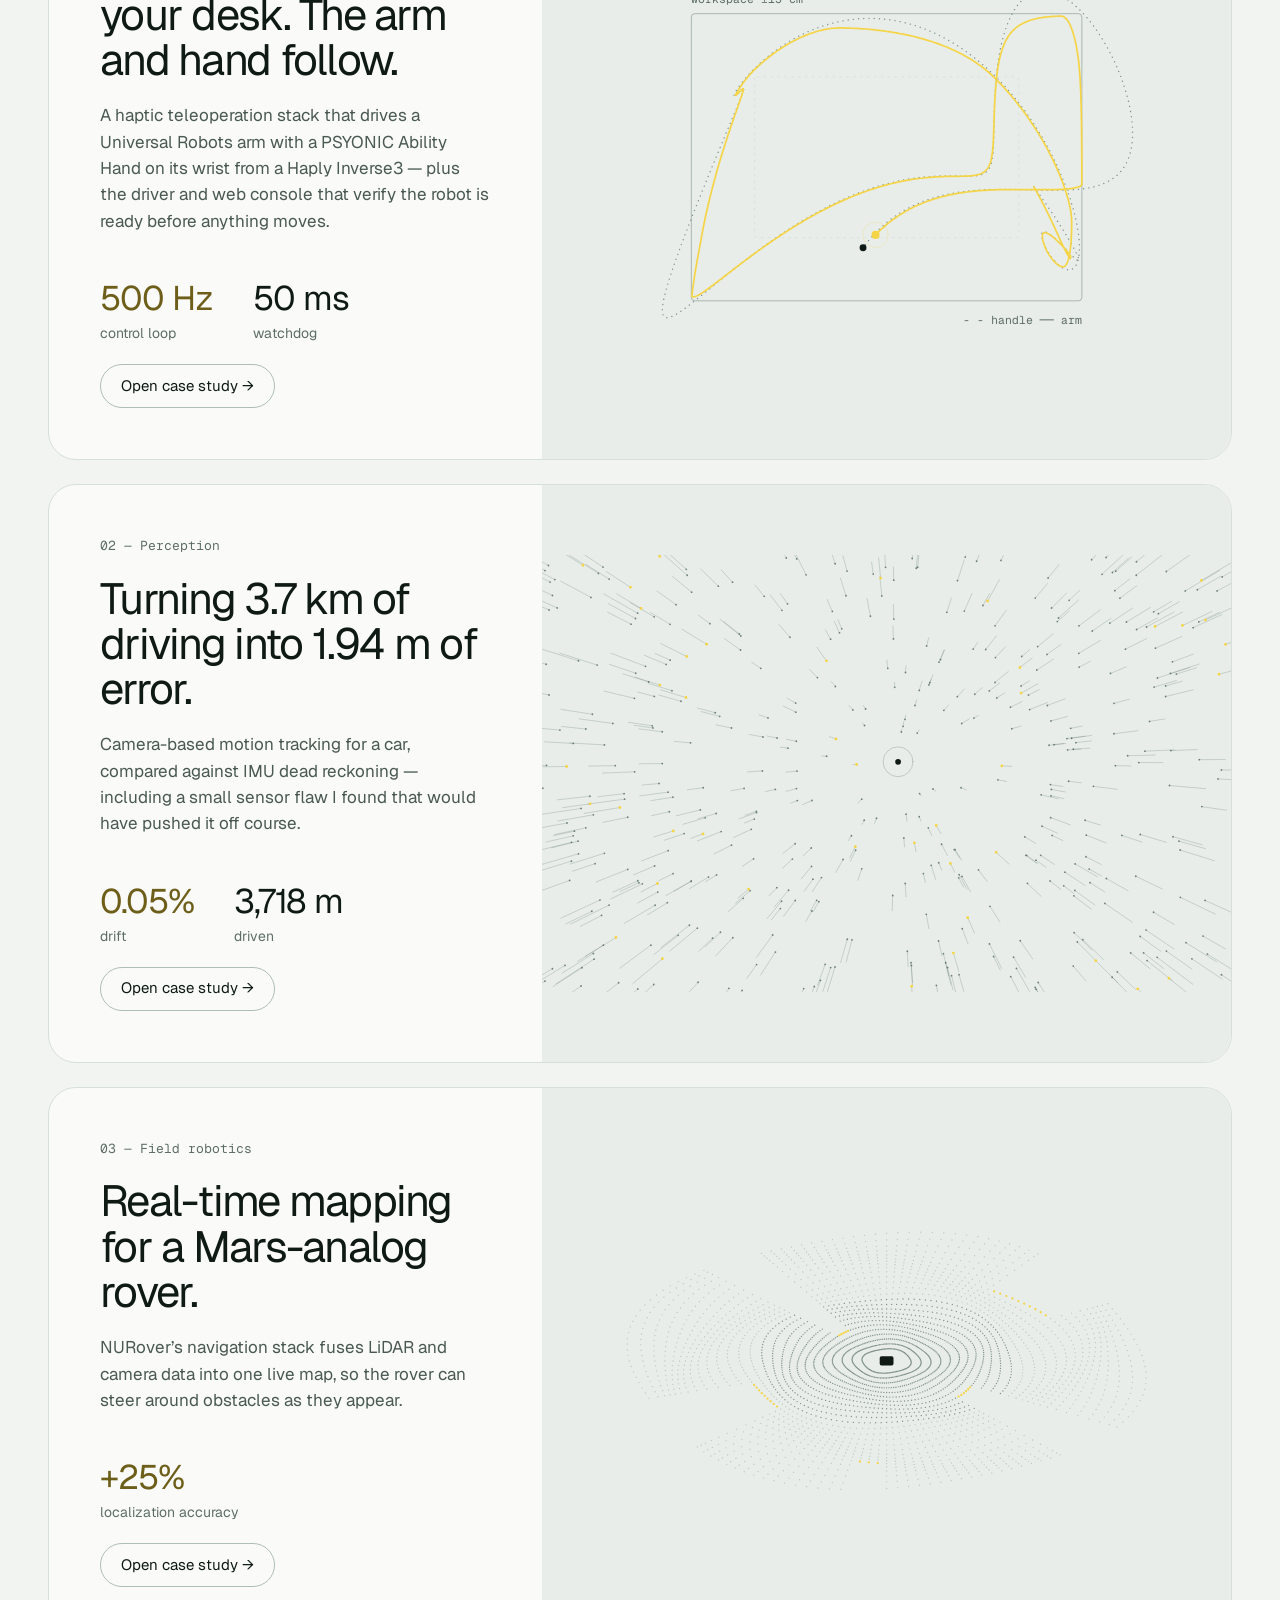
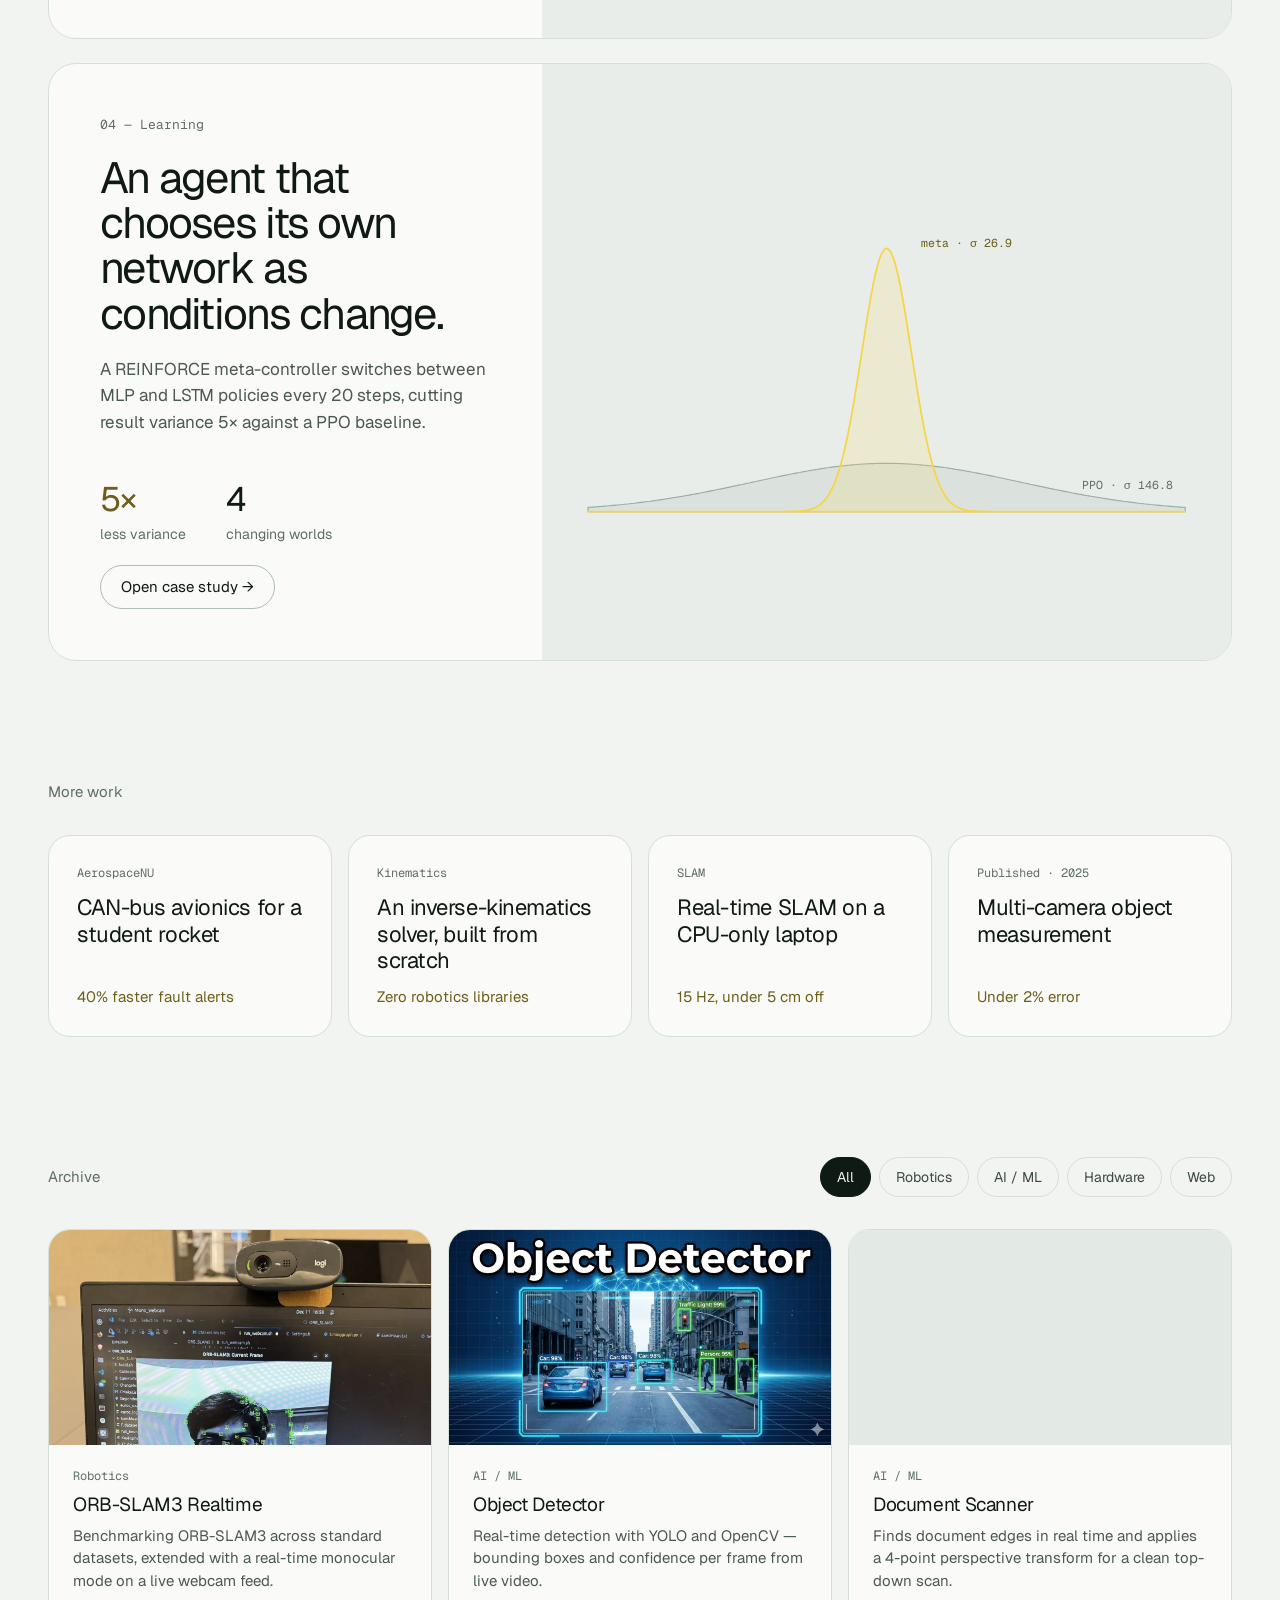
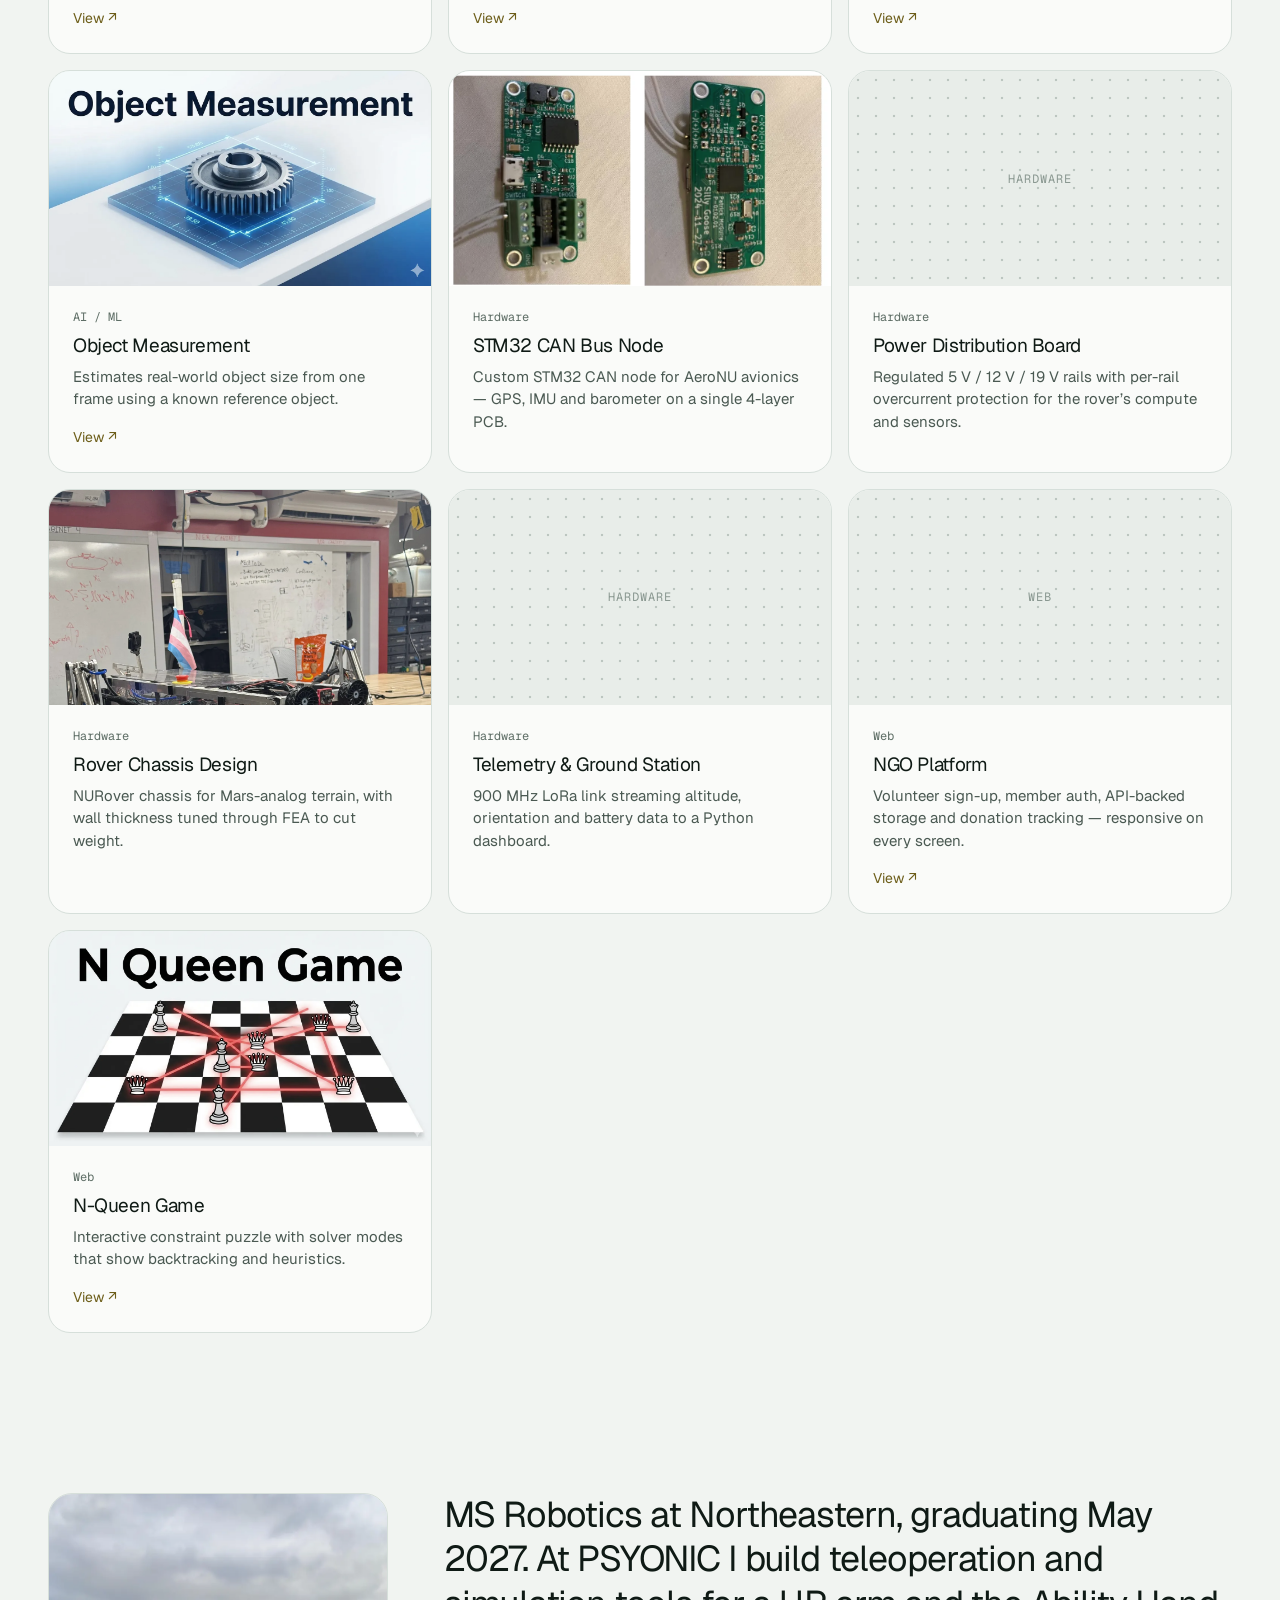
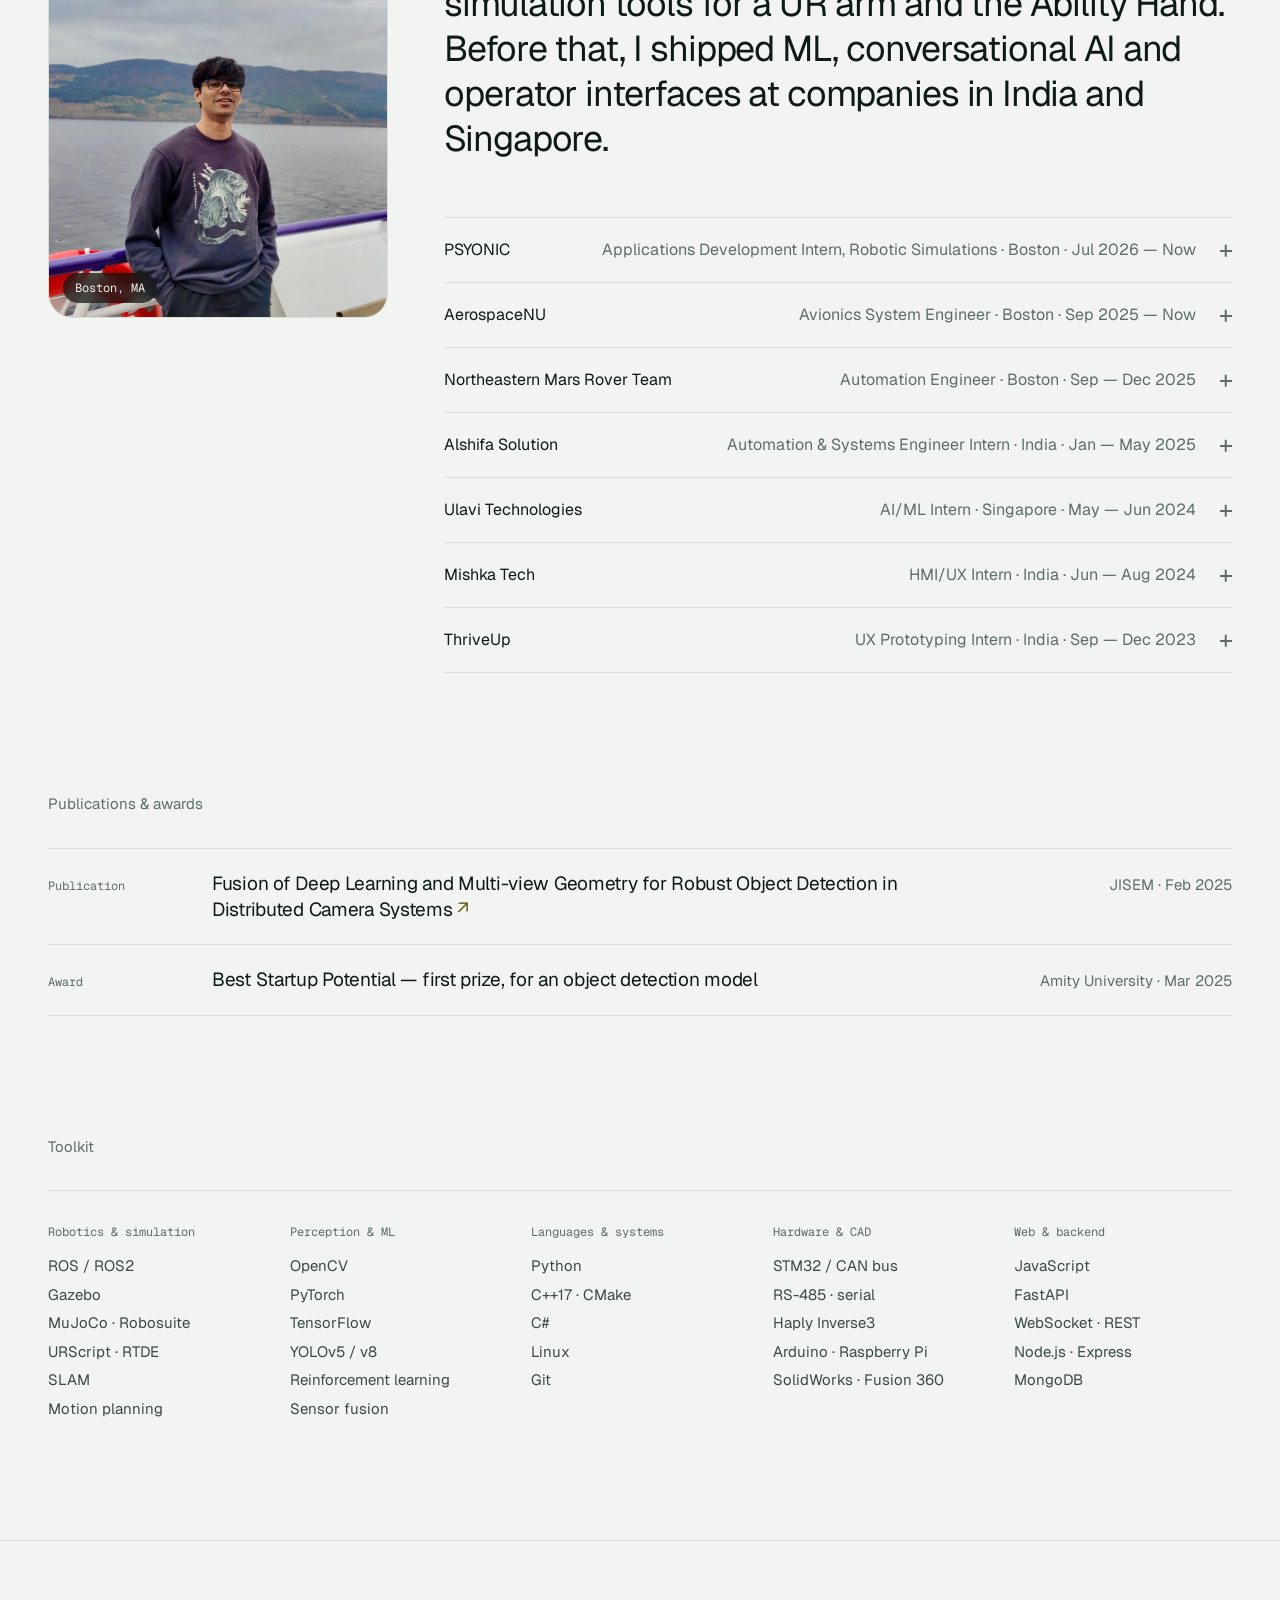
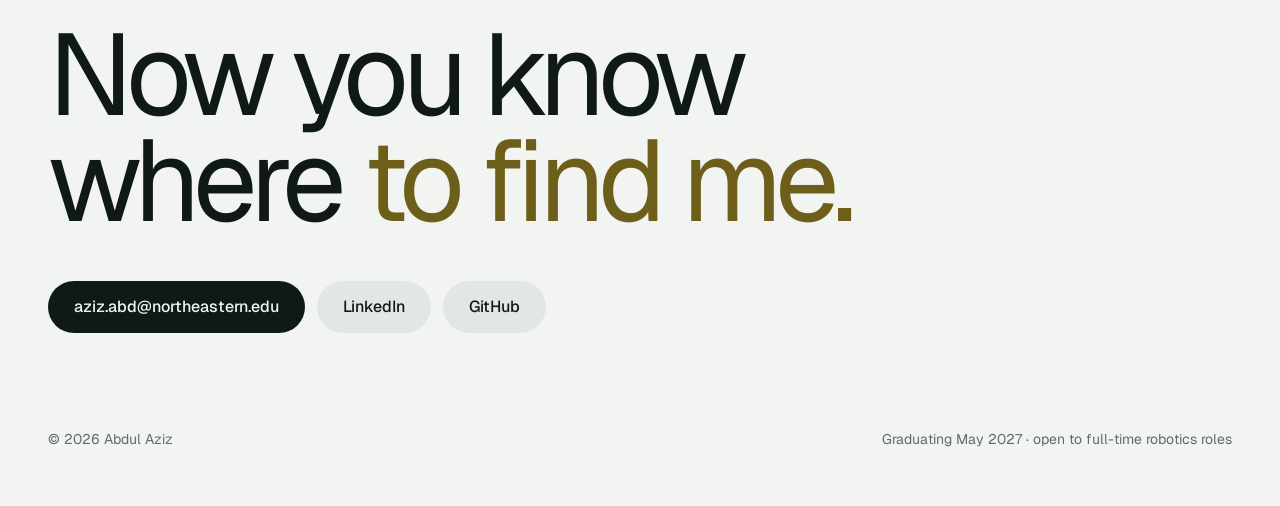
==== commit f70d62d6: "New portfolio: data-driven site, case studies, faster images" ====
--- a/index.html
+++ b/index.html
@@ -1,959 +1,41 @@
-<!DOCTYPE html>
-<html lang="en" data-theme="dark">
+<!doctype html>
+<html lang="en">
 <head>
-  <meta charset="UTF-8" />
-  <meta name="viewport" content="width=device-width, initial-scale=1.0" />
-  <title>Abdul Aziz - Portfolio</title>
-  <meta name="description" content="Abdul Aziz — MS Robotics @ Northeastern. ROS2, SLAM, Perception, Embedded Systems." />
+  <meta charset="utf-8">
+  <meta name="viewport" content="width=device-width, initial-scale=1">
+  <title>Abdul Aziz — Robotics Engineer</title>
+  <meta name="description" content="Abdul Aziz — MS Robotics at Northeastern. Perception, SLAM, field robotics and embedded avionics.">
+  <meta property="og:title" content="Abdul Aziz — Robotics Engineer">
+  <meta property="og:description" content="Robots that know where they are. Perception, SLAM, field robotics and embedded avionics.">
+  <meta property="og:type" content="website">
+  <meta property="og:image" content="https://azizxabd.github.io/assets/img/me/profile.jpeg">
+  <meta name="theme-color" content="#0C1210">
+  <link rel="icon" href="assets/img/misc/favicon.svg" type="image/svg+xml">
 
-  <!-- Fonts -->
-  <link rel="preconnect" href="https://fonts.googleapis.com" />
-  <link rel="preconnect" href="https://fonts.gstatic.com" crossorigin />
-  <link href="https://fonts.googleapis.com/css2?family=Crimson+Pro:ital,wght@0,200..900;1,200..900&display=swap" rel="stylesheet">
+  <link rel="preconnect" href="https://fonts.googleapis.com">
+  <link rel="preconnect" href="https://fonts.gstatic.com" crossorigin>
+  <!-- Fonts load in the background; text shows immediately in a fallback font -->
+  <link rel="preload" as="style" href="https://fonts.googleapis.com/css2?family=Geist:wght@400;500&family=Geist+Mono&display=swap">
+  <link rel="stylesheet" href="https://fonts.googleapis.com/css2?family=Geist:wght@400;500&family=Geist+Mono&display=swap" media="print" onload="this.media='all'">
+  <noscript><link rel="stylesheet" href="https://fonts.googleapis.com/css2?family=Geist:wght@400;500&family=Geist+Mono&display=swap"></noscript>
+  <link rel="stylesheet" href="css/styles.css">
 
-  <!-- Theme bootstrap (must run before paint) -->
+  <!-- Content first, then pick the theme before the page paints -->
+  <script src="data/site.js"></script>
   <script>
     (function () {
-      var saved = localStorage.getItem('theme');
-      var sys = matchMedia('(prefers-color-scheme: dark)').matches ? 'dark' : 'light';
-      document.documentElement.setAttribute('data-theme', (saved === 'dark' || saved === 'light') ? saved : sys);
+      var t = null;
+      try { t = localStorage.getItem('theme'); } catch (e) {}
+      var mode = (window.SITE && SITE.theme && SITE.theme.mode) || 'auto';
+      if (t !== 'dark' && t !== 'light') t = mode === 'auto' ? null : mode;
+      if (t) document.documentElement.setAttribute('data-theme', t);
     })();
   </script>
-
-  <link rel="stylesheet" href="style.css" />
 </head>
-<body>
-
-  <!-- Particle canvas background -->
-  <canvas id="net-bg" aria-hidden="true"></canvas>
-
-  <!-- ── PRELOADER ── -->
-  <div id="preloader">
-    <div class="pl-name">Abdul Aziz<span>.</span></div>
-    <div class="pl-track"><div class="pl-bar" id="pl-bar"></div></div>
-    <div class="pl-status" id="pl-status">Loading…</div>
-  </div>
-
-  <!-- ── APP ── -->
-  <div id="app">
-
-    <!-- ════════════ HEADER ════════════ -->
-    <header class="site-header" role="banner">
-      <a class="brand" href="#about">
-        <span class="brand-n">Abdul Aziz</span><span class="brand-dot">.</span>
-      </a>
-      <nav class="nav" aria-label="Main navigation">
-        <div class="nav-links">
-          <a href="#about">About</a>
-          <a href="#home">Current Focus</a>
-          <a href="#work">Experience</a>
-          <a href="#projects">Projects</a>
-          <a href="#extra">Extra</a>
-          <a href="#contact">Contact</a>
-        </div>
-        <div class="nav-actions">
-          <a href="https://github.com/Awwziz" class="icon-btn" target="_blank" rel="noopener" aria-label="GitHub">
-            <svg class="gh-ico" viewBox="0 0 24 24" fill="currentColor">
-              <path d="M12 2C6.477 2 2 6.484 2 12.017c0 4.425 2.865 8.18 6.839 9.504.5.092.682-.217.682-.483 0-.237-.008-.868-.013-1.703-2.782.605-3.369-1.343-3.369-1.343-.454-1.158-1.11-1.466-1.11-1.466-.908-.62.069-.608.069-.608 1.003.07 1.531 1.032 1.531 1.032.892 1.53 2.341 1.088 2.91.832.092-.647.35-1.088.636-1.338-2.22-.253-4.555-1.113-4.555-4.951 0-1.093.39-1.988 1.029-2.688-.103-.253-.446-1.272.098-2.65 0 0 .84-.27 2.75 1.026A9.564 9.564 0 0112 6.844a9.59 9.59 0 012.504.337c1.909-1.296 2.747-1.027 2.747-1.027.546 1.379.202 2.398.1 2.651.64.7 1.028 1.595 1.028 2.688 0 3.848-2.339 4.695-4.566 4.943.359.309.678.92.678 1.855 0 1.338-.012 2.419-.012 2.747 0 .268.18.58.688.482A10.019 10.019 0 0022 12.017C22 6.484 17.522 2 12 2z"/>
-            </svg>
-          </a>
-          <div class="nav-div" aria-hidden="true"></div>
-          <button id="theme-btn" class="icon-btn" aria-label="Toggle theme">
-            <svg class="ti" viewBox="0 0 24 24" fill="none" stroke="currentColor" stroke-width="2" stroke-linecap="round" stroke-linejoin="round">
-              <circle class="ti-core" cx="12" cy="12" r="5"/>
-              <g class="ti-rays">
-                <line x1="12" y1="1"  x2="12" y2="3"/>
-                <line x1="12" y1="21" x2="12" y2="23"/>
-                <line x1="4.22" y1="4.22"   x2="5.64" y2="5.64"/>
-                <line x1="18.36" y1="18.36" x2="19.78" y2="19.78"/>
-                <line x1="1"  y1="12" x2="3"  y2="12"/>
-                <line x1="21" y1="12" x2="23" y2="12"/>
-                <line x1="4.22" y1="19.78" x2="5.64" y2="18.36"/>
-                <line x1="18.36" y1="5.64"  x2="19.78" y2="4.22"/>
-              </g>
-              <circle class="ti-cres" cx="16" cy="8" r="4"/>
-            </svg>
-          </button>
-        </div>
-      </nav>
-    </header>
-
-    <!-- ════════════ ABOUT ════════════ -->
-    <section id="about" class="about">
-      <div class="container">
-        <div class="sec-label">Introduction</div>
-        <h2 class="sec-title">About Me<span class="sec-dot">.</span></h2>
-
-        <div class="about-grid">
-
-          <!-- Intro — spans 2 cols -->
-          <article class="tile t-intro">
-            <div>
-              <h3 class="intro-title">Robotics Engineer <span class="ac">&amp;</span><br>Perception Researcher</h3>
-              <p class="intro-text">I'm Abdul Aziz — MS Robotics student at Northeastern University, Boston. I build autonomous systems, perception pipelines, and embedded avionics. From SLAM on a Mars rover to CAN-bus flight computers, I bridge software and hardware to make robots work in the real world.</p>
-            </div>
-            <div class="intro-actions">
-              <a class="btn btn-fill" href="#contact">Let's work together →</a>
-              <a class="btn" href="assets/Abdul_Aziz_CV.pdf" download>Download CV ↓</a>
-            </div>
-          </article>
-
-          <!-- Socials — spans 2 rows -->
-          <aside class="tile t-social">
-            <div class="soc-title">Find me online</div>
-            <a href="https://linkedin.com/in/xziz" target="_blank" rel="noopener" class="soc-link">
-              <div class="soc-ico">💼</div>LinkedIn
-            </a>
-            <a href="https://github.com/Awwziz" target="_blank" rel="noopener" class="soc-link">
-              <div class="soc-ico">🐙</div>GitHub
-            </a>
-            <div class="soc-btns">
-              <a class="btn" href="mailto:aziz.abd@northeastern.edu">✉ Email Me</a>
-            </div>
-          </aside>
-
-          <!-- Terminal Tech Stack — spans 2 rows, filled by JS -->
-          <aside class="tile t-tech">
-            <div class="ts-term">
-              <div class="ts-head">
-                <div class="ts-dots">
-                  <div class="ts-dot" style="background:#ff5f57"></div>
-                  <div class="ts-dot" style="background:#ffbd2e"></div>
-                  <div class="ts-dot" style="background:#28c840"></div>
-                </div>
-                <div class="ts-head-title">tech-stack.json</div>
-                <div style="width:46px"></div>
-              </div>
-              <div class="ts-body">
-                <div class="ts-cmd"><span class="ts-prompt">$</span><span>cat tech-stack.json</span></div>
-                <div id="ts-out"></div>
-                <div class="ts-cursor"></div>
-              </div>
-            </div>
-          </aside>
-
-          <!-- Photo -->
-          <figure class="tile t-photo">
-            <div class="media-ph" style="height:100%"><img src="assets/img/me/profile.jpeg" alt="Abdul Aziz"></div>
-          </figure>
-
-          <!-- Availability -->
-          <aside class="tile t-avail">
-            <div class="avail-info">
-              <h4 class="avail-title">Availability</h4>
-              <p>Location: Boston, MA (EST)</p>
-              <p>Typical hours: 10:00 — 19:00 EST</p>
-              <p>Open to: Research, Internships &amp; Full-time Roles</p>
-              <div class="avail-badge"><span class="avail-dot"></span>Open to opportunities</div>
-            </div>
-          </aside>
-
-        </div>
-
-        <!-- Stats row -->
-        <div class="about-stats">
-          <div class="stat-card"><div class="stat-num">3+</div><div class="stat-lbl">Internships</div></div>
-          <div class="stat-card"><div class="stat-num">7+</div><div class="stat-lbl">Coding Experience</div></div>
-          <div class="stat-card"><div class="stat-num">2</div><div class="stat-lbl">Rover &amp; Aerospace Teams</div></div>
-          <div class="stat-card"><div class="stat-num">1</div><div class="stat-lbl">Publication</div></div>
-          <div class="stat-card"><div class="stat-num">3</div><div class="stat-lbl">Countries</div></div>
-        </div>
-
-      </div>
-      <div class="sec-divider" aria-hidden="true"></div>
-    </section>
-
-    <!-- ════════════ HERO ════════════ -->
-    <section id="home" class="hero">
-      <div class="container">
-        <div class="sec-label">Current Focus</div>
-        <h2 class="sec-title">Currently Working On<span class="sec-dot">.</span></h2>
-      </div>
-
-      <div class="hero-split">
-
-        <!-- LEFT panel: Professional -->
-        <div class="hero-panel">
-          <div class="panel-label">Research & Competition</div>
-
-          <div class="panel-media">
-            <div class="media-ph"><img src="assets/img/current/rover.jpg" alt="NURover Mars Rover"></div>
-          </div>
-
-          <div class="pill pill-active"><span class="pill-dot"></span>Currently Active</div>
-          <h2 class="panel-title">NURover — Northeastern Mars Rover</h2>
-          <p class="panel-org">Autonomous Navigation Lead · Northeastern University</p>
-          <p class="panel-desc">Building a ROS2-based autonomous navigation stack in Gazebo simulation, integrating LiDAR and camera data for real-time SLAM and obstacle avoidance — achieving a 25% improvement in localization accuracy during field tests.</p>
-          <div class="panel-tags">
-            <span class="tag">ROS2</span>
-            <span class="tag">SLAM</span>
-            <span class="tag">Gazebo</span>
-            <span class="tag">LiDAR</span>
-          </div>
-          <div class="panel-actions">
-            <a href="#projects" class="btn">View Projects →</a>
-          </div>
-        </div>
-
-        <!-- CENTER divider -->
-        <div class="hero-div">
-          <div class="hero-div__line"></div>
-          <div class="hero-div__badge">AA<span>.</span></div>
-          <div class="hero-div__line"></div>
-        </div>
-
-        <!-- RIGHT panel: Personal Project -->
-        <div class="hero-panel">
-          <div class="panel-label ac">Student Aerospace Team</div>
-
-          <div class="panel-media">
-            <div class="media-ph"><img src="assets/img/current/pcb.png" alt="Aerospace NU"></div>
-          </div>
-
-          <div class="pill pill-dev"><span class="pill-dot"></span>In Development</div>
-          <h2 class="panel-title">AeroNU Avionics System</h2>
-          <p class="panel-org">Avionics Engineer · Northeastern Aerospace Team</p>
-          <p class="panel-desc">Building a CAN-based avionics system using STM32 microcontrollers, connecting GPS, IMU, barometer and telemetry for real-time data relay. Python/C++ flight diagnostics improved test reliability by 30%.</p>
-          <div class="panel-tags">
-            <span class="tag">STM32</span>
-            <span class="tag">CAN Bus</span>
-            <span class="tag">Python</span>
-            <span class="tag">C++</span>
-          </div>
-          <div class="panel-actions">
-            <a href="#work" class="btn btn-fill">View Experience →</a>
-            <a href="#projects" class="btn">All Projects →</a>
-          </div>
-        </div>
-
-      </div>
-      <div class="sec-divider" aria-hidden="true"></div>
-    </section>
-
-    <!-- ════════════ EXPERIENCE ════════════ -->
-    <section id="work" class="work">
-      <div class="container">
-        <div class="sec-label">Career</div>
-        <h2 class="sec-title">Work Experience<span class="sec-dot">.</span></h2>
-
-        <div class="exp-layout">
-
-          <!-- Timeline -->
-          <ol class="timeline" id="timeline" aria-label="Work experience">
-
-            <li class="t-item">
-              <div class="t-rail" aria-hidden="true"><span class="t-dot"></span></div>
-              <div class="t-date">Oct 2025 — Present</div>
-              <div class="t-head">
-                <div class="t-logo"><div class="media-ph" style="font-size:22px">🤖</div></div>
-                <div>
-                  <div class="t-company">NURover — Northeastern Mars Rover Team</div>
-                  <div class="t-location">Boston, MA · Extracurricular</div>
-                </div>
-              </div>
-              <div class="t-body">
-                <ul class="t-points">
-                  <li>Designed and deployed a <strong>ROS2-based autonomous navigation stack</strong> in Gazebo, integrating LiDAR and camera for real-time SLAM and obstacle avoidance.</li>
-                  <li>Achieved a <strong>25% improvement in localization accuracy</strong> during field tests.</li>
-                  <li>Engineered PCB architecture and power distribution systems for high-throughput sensors and onboard compute modules.</li>
-                </ul>
-              </div>
-            </li>
-
-            <li class="t-item">
-              <div class="t-rail" aria-hidden="true"><span class="t-dot"></span></div>
-              <div class="t-date">Sep 2025 — Present</div>
-              <div class="t-head">
-                <div class="t-logo"><div class="media-ph" style="font-size:22px">✈️</div></div>
-                <div>
-                  <div class="t-company">AeroNU — Northeastern Aerospace Team</div>
-                  <div class="t-location">Boston, MA · Extracurricular</div>
-                </div>
-              </div>
-              <div class="t-body">
-                <ul class="t-points">
-                  <li>Built a <strong>CAN-based avionics system</strong> using STM32 microcontrollers, connecting GPS, IMU, barometer, and telemetry for real-time data relay.</li>
-                  <li>Developed flight diagnostics and safety scripts in Python/C++, <strong>improving test reliability by 30%</strong>.</li>
-                </ul>
-              </div>
-            </li>
-
-            <li class="t-item">
-              <div class="t-rail" aria-hidden="true"><span class="t-dot"></span></div>
-              <div class="t-date">Jan 2025 — May 2025</div>
-              <div class="t-head">
-                <div class="t-logo"><div class="media-ph" style="font-size:22px">🏭</div></div>
-                <div>
-                  <div class="t-company">Alshifa Solution</div>
-                  <div class="t-location">India · Automation &amp; Systems Engineer Intern</div>
-                </div>
-              </div>
-              <div class="t-body">
-                <ul class="t-points">
-                  <li>Developed a <strong>Python-based diagnostic system</strong> for robotic subsystems, analyzing real-time sensor logs to detect and predict faults in motor and actuator modules.</li>
-                  <li>Integrated the diagnostic pipeline with ROS tools and hardware feedback loops; streamlined on-site troubleshooting workflows.</li>
-                </ul>
-              </div>
-            </li>
-
-            <li class="t-item">
-              <div class="t-rail" aria-hidden="true"><span class="t-dot"></span></div>
-              <div class="t-date">Jun 2024 — Aug 2024</div>
-              <div class="t-head">
-                <div class="t-logo"><div class="media-ph" style="font-size:22px">🖥️</div></div>
-                <div>
-                  <div class="t-company">Mishka Tech</div>
-                  <div class="t-location">India · HMI/UX Intern</div>
-                </div>
-              </div>
-              <div class="t-body">
-                <ul class="t-points">
-                  <li>Designed and tested <strong>operator interfaces for robotic control panels</strong>, reducing command execution errors and improving operator visibility.</li>
-                  <li>Validated API communication between UI and control hardware with electrical and software teams; produced deployment documentation.</li>
-                </ul>
-              </div>
-            </li>
-
-            <li class="t-item">
-              <div class="t-rail" aria-hidden="true"><span class="t-dot"></span></div>
-              <div class="t-date">Sep 2023 — Dec 2023</div>
-              <div class="t-head">
-                <div class="t-logo"><div class="media-ph" style="font-size:22px">🌿</div></div>
-                <div>
-                  <div class="t-company">ThriveUp</div>
-                  <div class="t-location">India · UX Prototyping &amp; Interface Development Intern</div>
-                </div>
-              </div>
-              <div class="t-body">
-                <ul class="t-points">
-                  <li>Led the <strong>UI/UX design for a wellness app</strong> and supported development using FlutterFlow, gaining proficiency in low-code prototyping for system interfaces.</li>
-                  <li>Contributed to product design with a focus on <strong>accessibility and intuitive interaction</strong> — skills directly applied when designing control and feedback systems in robotics applications.</li>
-                </ul>
-              </div>
-            </li>
-
-            <li class="t-item">
-              <div class="t-rail" aria-hidden="true"><span class="t-dot"></span></div>
-              <div class="t-date">May 2024 — Jul 2024</div>
-              <div class="t-head">
-                <div class="t-logo"><div class="media-ph" style="font-size:22px">🤖</div></div>
-                <div>
-                  <div class="t-company">Ulavi Technologies</div>
-                  <div class="t-location">Singapore · AI/ML Intern</div>
-                </div>
-              </div>
-              <div class="t-body">
-                <ul class="t-points">
-                  <li>Designed a <strong>TensorFlow-based intent recognition module</strong> to improve human-robot interaction (HRI) reliability on embedded systems for industrial automation.</li>
-                  <li>Optimized edge deployment of AI models, reducing latency and compute overhead during live robotic operations.</li>
-                </ul>
-              </div>
-            </li>
-
-          </ol>
-
-          <!-- Sidebar -->
-          <div class="exp-sidebar">
-            <div class="summary-card">
-              <div class="summary-title">📊 At a Glance</div>
-              <div class="s-row"><span>Total Experience</span><span>7+ yrs</span></div>
-              <div class="s-row"><span>Internships</span><span>3</span></div>
-              <div class="s-row"><span>Coding Expereince</span><span>7</span></div>
-              <div class="s-row"><span>Research Teams</span><span>2</span></div>
-              <div class="s-row"><span>Countries</span><span>3</span></div>
-              <div class="s-row"><span>Publications</span><span>1</span></div>
-            </div>
-            <div class="summary-card">
-              <div class="summary-title">🛠️ Core Tools</div>
-              <div class="chip-wrap">
-                <span class="chip">ROS2</span>
-                <span class="chip">Python</span>
-                <span class="chip">C++</span>
-                <span class="chip">Gazebo</span>
-                <span class="chip">OpenCV</span>
-                <span class="chip">PyTorch</span>
-                <span class="chip">STM32</span>
-                <span class="chip">SolidWorks</span>
-              </div>
-            </div>
-          </div>
-
-        </div>
-      </div>
-      <div class="sec-divider" aria-hidden="true"></div>
-    </section>
-
-    <!-- ════════════ PROJECTS ════════════ -->
-    <section id="projects" class="projects">
-      <div class="container">
-        <div class="sec-label">Portfolio</div>
-        <h2 class="sec-title">Projects<span class="sec-dot">.</span></h2>
-
-        <div class="proj-filters" role="toolbar" aria-label="Filter projects">
-          <button class="proj-filter active" data-f="all">All</button>
-          <button class="proj-filter" data-f="robotics">🤖 Robotics</button>
-          <button class="proj-filter" data-f="web">Web</button>
-          <button class="proj-filter" data-f="ai">AI / ML</button>
-          <button class="proj-filter" data-f="gamedev">Game Dev</button>
-          <button class="proj-filter" data-f="tools">Tools</button>
-        </div>
-      </div>
-
-      <div class="proj-carousel">
-        <div class="proj-track" id="proj-track" tabindex="0">
-
-          <!-- #1 — ORB SLAM3 -->
-
-          <article class="proj-card" data-cat="robotics">
-            <div class="proj-media">
-              <img src="assets/img/projects/orb-slam.jpg"
-                  alt="ORB-SLAM3 realtime demo"
-                  loading="lazy" />
-              <span class="proj-num">#1</span>
-            </div>
-            <div class="proj-body">
-              <h3>ORB-SLAM3 Realtime</h3>
-              <div class="proj-tags">
-                <span class="proj-tag">C++</span>
-                <span class="proj-tag">SLAM</span>
-                <span class="proj-tag">ORB-SLAM3</span>
-                <span class="proj-tag">OpenCV</span>
-              </div>
-              <p>Comparative performance analysis of ORB-SLAM3 across standard benchmark datasets, extended with a real-time monocular implementation using a live webcam feed. Evaluates trajectory accuracy and map quality under varying conditions.</p>
-            </div>
-            <div class="proj-footer">
-              <a href="https://github.com/Awwziz/ORB_SLAM3-Realtime" target="_blank" rel="noopener" class="proj-link">GitHub →</a>
-            </div>
-          </article>
-
-          <!-- #2 — Object Detector -->
-          <article class="proj-card" data-cat="ai">
-            <div class="proj-media">
-              <div class="media-ph proj-ph" style="background:linear-gradient(135deg,#2d1b4e,#1a0f2e)"><img src="assets/img/projects/ObjectDetector.png" alt="NGO Platform screenshot" loading="lazy" /></div>
-              <span class="proj-num">#2</span>
-            </div>
-            <div class="proj-body">
-              <h3>Object Detector</h3>
-              <div class="proj-tags">
-                <span class="proj-tag">Python</span>
-                <span class="proj-tag">OpenCV</span>
-                <span class="proj-tag">YOLO</span>
-              </div>
-              <p>Real-time object detection pipeline using YOLO and OpenCV. Detects and classifies objects from live camera feeds or video input, with bounding-box overlays and confidence scores rendered per frame.</p>
-            </div>
-            <div class="proj-footer">
-              <a href="https://github.com/Awwziz/Object-Detector" target="_blank" rel="noopener" class="proj-link">GitHub →</a>
-            </div>
-          </article>
-          
-          <!-- #3 — Document Scanner -->
-          <article class="proj-card" data-cat="ai">
-            <div class="proj-media">
-              <div class="media-ph proj-ph" style="background:linear-gradient(135deg,#1e2d3d,#0f1a24)"> <img src="assets/img/projects/DocumentScanner.png" alt="📄" loading="lazy" /></div>
-              <span class="proj-num">#3</span>
-            </div>
-            <div class="proj-body">
-              <h3>Document Scanner</h3>
-              <div class="proj-tags">
-                <span class="proj-tag">Python</span>
-                <span class="proj-tag">OpenCV</span>
-                <span class="proj-tag">Perspective Transform</span>
-              </div>
-              <p>Camera-based document scanning tool using OpenCV. Detects document edges in real time, applies a 4-point perspective transform to produce a clean top-down scan, and exports the result as an image.</p>
-            </div>
-            <div class="proj-footer">
-              <a href="https://github.com/Awwziz/Document-Scanner" target="_blank" rel="noopener" class="proj-link">GitHub →</a>
-            </div>
-          </article>
-
-          <!-- #4 — Object Measurement -->
-          <article class="proj-card" data-cat="ai">
-            <div class="proj-media">
-              <div class="media-ph proj-ph" style="background:linear-gradient(135deg,#2e1a00,#1a0d00)"><img src="assets/img/projects/ObjectScanner.png" alt="📐" loading="lazy" /></div>
-              <span class="proj-num">#4</span>
-            </div>
-            <div class="proj-body">
-              <h3>Object Measurement</h3>
-              <div class="proj-tags">
-                <span class="proj-tag">Python</span>
-                <span class="proj-tag">OpenCV</span>
-                <span class="proj-tag">Contour Detection</span>
-              </div>
-              <p>Estimates real-world dimensions of objects from a single camera frame using a known reference object. Detects contours, computes bounding boxes, and overlays width/height measurements in cm or mm.</p>
-            </div>
-            <div class="proj-footer">
-              <a href="https://github.com/Awwziz/Object-Measurement" target="_blank" rel="noopener" class="proj-link">GitHub →</a>
-            </div>
-          </article>
-          
-          <!-- #5 — N-Queen Problem -->
-          <article class="proj-card" data-cat="web">
-            <div class="proj-media">
-              <div class="media-ph proj-ph" style="background:linear-gradient(135deg,#1e3a5f,#0f2240)"><img src="assets/img/projects/NQueenGame.png" alt="🌐" loading="lazy" /></div>
-              <span class="proj-num">#1</span>
-            </div>
-            <div class="proj-body">
-              <h3>N-Queen Game</h3>
-              <div class="proj-tags">
-                <span class="proj-tag">C#</span>
-                <span class="proj-tag">Unity</span>
-                <span class="proj-tag">JavaScript</span>
-              </div>
-              <p>Interactive constraint puzzle with solver modes showing backtracking and heuristics.</p>
-            </div>
-            <div class="proj-footer">
-              <a href="https://github.com/Awwziz/" target="_blank" rel="noopener" class="proj-link">GitHub →</a>
-            </div>
-          </article>
-
-          <!-- #6 — Portfolio -->
-
-          <article class="proj-card" data-cat="web">
-            <div class="proj-media">
-              <div class="media-ph proj-ph" style="background:linear-gradient(135deg,#0f3d2b,#071f16)"><img src="assets/img/projects/PortfolioWebsite.png" alt="📊" loading="lazy" /></div>
-              <span class="proj-num">#5</span>
-            </div>
-            <div class="proj-body">
-              <h3>Full Stack App</h3>
-              <div class="proj-tags">
-                <span class="proj-tag">Next.js</span>
-                <span class="proj-tag">MongoDB</span>
-                <span class="proj-tag">HTML</span>
-                <span class="proj-tag">CSS</span>
-              </div>
-              <p>A full-stack application with auth, database, and polished UI. Hosted through Github</p>
-            </div>
-            <div class="proj-footer">
-              <a href="https://github.com/azizxabd/azizxabd.github.io" target="_blank" rel="noopener" class="proj-link">GitHub →</a>
-            </div>
-          </article>
-
-          <!-- #7 — NGO -->
-          <article class="proj-card" data-cat="web">
-            <div class="proj-media">
-              <div class="media-ph proj-ph" style="background:linear-gradient(135deg,#1a3320,#0d1a0d)">🌍</div>
-              <span class="proj-num">#7</span>
-            </div>
-            <div class="proj-body">
-              <h3>NGO Platform</h3>
-              <div class="proj-tags">
-                <span class="proj-tag">HTML</span>
-                <span class="proj-tag">JavaScript</span>
-                <span class="proj-tag">Node.js</span>
-                <span class="proj-tag">MongoDB</span>
-                <span class="proj-tag">REST API</span>
-              </div>
-              <p>Full-stack web platform for NGO management — volunteer sign-up, member registration with login/auth, API-integrated data storage, and donation tracking. Responsive across desktop and mobile.</p>
-            </div>
-            <div class="proj-footer">
-              <a href="https://github.com/Awwziz/NGO" target="_blank" rel="noopener" class="proj-link">GitHub →</a>
-            </div>
-          </article>
-
-          <!-- <article class="proj-card" data-cat="ai">
-            <div class="proj-media">
-              <div class="media-ph proj-ph" style="background:linear-gradient(135deg,#2d1b4e,#1a0f2e)">🤖</div>
-              <span class="proj-num">#2</span>
-            </div>
-            <div class="proj-body">
-              <h3>AI / ML Project</h3>
-              <div class="proj-tags">
-                <span class="proj-tag">Python</span>
-                <span class="proj-tag">PyTorch</span>
-              </div>
-              <p>What problem this model solves and your technical approach.</p>
-            </div>
-            <div class="proj-footer">
-              <a href="https://github.com/Awwziz" target="_blank" rel="noopener" class="proj-link">GitHub →</a>
-            </div>
-          </article> -->
-
-          <!-- <article class="proj-card" data-cat="gamedev">
-            <div class="proj-media">
-              <div class="media-ph proj-ph" style="background:linear-gradient(135deg,#1a3320,#0f1f12)">🎮</div>
-              <span class="proj-num">#3</span>
-            </div>
-            <div class="proj-body">
-              <h3>Game Dev Project</h3>
-              <div class="proj-tags">
-                <span class="proj-tag">Unity</span>
-                <span class="proj-tag">C#</span>
-              </div>
-              <p>What kind of game or system you built and what makes it interesting.</p>
-            </div>
-            <div class="proj-footer">
-              <a href="https://github.com/Awwziz" target="_blank" rel="noopener" class="proj-link">GitHub →</a>
-            </div>
-          </article> -->
-
-          <!-- <article class="proj-card" data-cat="tools">
-            <div class="proj-media">
-              <div class="media-ph proj-ph" style="background:linear-gradient(135deg,#3b2200,#221400)">🛠️</div>
-              <span class="proj-num">#4</span>
-            </div>
-            <div class="proj-body">
-              <h3>Developer Tool</h3>
-              <div class="proj-tags">
-                <span class="proj-tag">Python</span>
-                <span class="proj-tag">CLI</span>
-              </div>
-              <p>What workflow problem this tool solves and who benefits from it.</p>
-            </div>
-            <div class="proj-footer">
-              <a href="https://github.com/AbdulAziz/project" target="_blank" rel="noopener" class="proj-link">GitHub →</a>
-            </div>
-          </article> -->
-
-          
-
-        </div>
-      </div>
-
-      <div class="proj-controls">
-        <button class="nav-btn" id="proj-prev" aria-label="Previous">
-          <svg width="20" height="20" viewBox="0 0 24 24" fill="none" stroke="currentColor" stroke-width="2"><polyline points="15 18 9 12 15 6"/></svg>
-        </button>
-        <button class="nav-btn" id="proj-next" aria-label="Next">
-          <svg width="20" height="20" viewBox="0 0 24 24" fill="none" stroke="currentColor" stroke-width="2"><polyline points="9 18 15 12 9 6"/></svg>
-        </button>
-      </div>
-      <div class="sec-divider" aria-hidden="true"></div>
-    </section>
-
-      <!-- ════════════ HARDWARE DESIGN ════════════ -->
-    <section id="hardware" class="hardware">
-      <div class="container">
-        <div class="sec-label">Engineering</div>
-        <h2 class="sec-title">Mechanical &amp; Electrical Design<span class="sec-dot">.</span></h2>
-
-        <!-- Sub-tabs -->
-        <div class="hw-tabs" role="tablist">
-          <button class="hw-tab active" data-hw="all"  role="tab">All</button>
-          <button class="hw-tab"        data-hw="mech" role="tab">⚙️ Mechanical</button>
-          <button class="hw-tab"        data-hw="elec" role="tab">⚡ Electrical</button>
-          <button class="hw-tab"        data-hw="pcb"  role="tab">🔌 PCB / Embedded</button>
-        </div>
-      </div>
-
-      <!-- Carousel -->
-      <div class="proj-carousel">
-        <div class="hw-track proj-track" id="hw-track" tabindex="0">
-
-          <article class="proj-card" data-hwcat="mech">
-            <div class="proj-media">
-              <div class="media-ph proj-ph" style="background:linear-gradient(135deg,#1a2e1a,#0d1a0d)">⚙️</div>
-              <span class="proj-num">#1</span>
-              <span class="hw-badge hw-mech">Mechanical</span>
-            </div>
-            <div class="proj-body">
-              <h3>Rover Chassis Design</h3>
-              <div class="proj-tags">
-                <span class="proj-tag">SolidWorks</span>
-                <span class="proj-tag">FEA</span>
-                <span class="proj-tag">3D Print</span>
-              </div>
-              <p>Designed and stress-tested the NURover chassis for Mars-analog terrain. Optimised wall thickness using FEA to cut weight by 18% while maintaining structural integrity.</p>
-            </div>
-            <div class="proj-footer">
-              <a href="https://github.com/AbdulAziz" target="_blank" rel="noopener" class="proj-link">View Files →</a>
-            </div>
-          </article>
-
-          <article class="proj-card" data-hwcat="elec">
-            <div class="proj-media">
-              <div class="media-ph proj-ph" style="background:linear-gradient(135deg,#1a1a2e,#0d0d1a)">⚡</div>
-              <span class="proj-num">#2</span>
-              <span class="hw-badge hw-elec">Electrical</span>
-            </div>
-            <div class="proj-body">
-              <h3>Power Distribution Board</h3>
-              <div class="proj-tags">
-                <span class="proj-tag">KiCad</span>
-                <span class="proj-tag">LiPo</span>
-                <span class="proj-tag">Buck Converter</span>
-              </div>
-              <p>Multi-rail power distribution board for the rover's onboard compute and sensor stack. Provides regulated 5 V / 12 V / 19 V rails with overcurrent protection per rail.</p>
-            </div>
-            <div class="proj-footer">
-              <a href="https://github.com/AbdulAziz" target="_blank" rel="noopener" class="proj-link">View Files →</a>
-            </div>
-          </article>
-
-          <article class="proj-card" data-hwcat="pcb">
-            <div class="proj-media">
-              <div class="media-ph proj-ph" style="background:linear-gradient(135deg,#2e1a00,#1a0d00)">🔌</div>
-              <span class="proj-num">#3</span>
-              <span class="hw-badge hw-pcb">PCB / Embedded</span>
-            </div>
-            <div class="proj-body">
-              <h3>STM32 CAN Bus Node</h3>
-              <div class="proj-tags">
-                <span class="proj-tag">STM32</span>
-                <span class="proj-tag">CAN Bus</span>
-                <span class="proj-tag">KiCad</span>
-              </div>
-              <p>Custom STM32-based CAN node for AeroNU avionics, integrating GPS, IMU and barometer on a single 4-layer PCB with hardware-filtered interrupt lines.</p>
-            </div>
-            <div class="proj-footer">
-              <a href="https://github.com/AbdulAziz" target="_blank" rel="noopener" class="proj-link">View Schematic →</a>
-            </div>
-          </article>
-
-          <article class="proj-card" data-hwcat="mech">
-            <div class="proj-media">
-              <div class="media-ph proj-ph" style="background:linear-gradient(135deg,#1a2a2e,#0d151a)">🔧</div>
-              <span class="proj-num">#4</span>
-              <span class="hw-badge hw-mech">Mechanical</span>
-            </div>
-            <div class="proj-body">
-              <h3>Sensor Arm Mount</h3>
-              <div class="proj-tags">
-                <span class="proj-tag">Fusion 360</span>
-                <span class="proj-tag">CFRP</span>
-                <span class="proj-tag">Rapid Prototype</span>
-              </div>
-              <p>Articulated arm mount for LiDAR and stereo camera payload, designed for quick-swap field reconfiguration. Vibration-damped joints verified through modal analysis.</p>
-            </div>
-            <div class="proj-footer">
-              <a href="https://github.com/AbdulAziz" target="_blank" rel="noopener" class="proj-link">View Files →</a>
-            </div>
-          </article>
-
-          <article class="proj-card" data-hwcat="elec">
-            <div class="proj-media">
-              <div class="media-ph proj-ph" style="background:linear-gradient(135deg,#2e1a2e,#1a0d1a)">📡</div>
-              <span class="proj-num">#5</span>
-              <span class="hw-badge hw-elec">Electrical</span>
-            </div>
-            <div class="proj-body">
-              <h3>Telemetry &amp; Ground Station</h3>
-              <div class="proj-tags">
-                <span class="proj-tag">LoRa</span>
-                <span class="proj-tag">UART</span>
-                <span class="proj-tag">Python</span>
-              </div>
-              <p>900 MHz LoRa telemetry link between AeroNU rocket and ground station. Real-time altitude, orientation and battery data streamed to a Python dashboard over serial.</p>
-            </div>
-            <div class="proj-footer">
-              <a href="https://github.com/AbdulAziz" target="_blank" rel="noopener" class="proj-link">View Files →</a>
-            </div>
-          </article>
-
-        </div>
-      </div>
-
-      <!-- Nav buttons -->
-      <div class="proj-controls">
-        <button class="nav-btn" id="hw-prev" aria-label="Previous">
-          <svg width="20" height="20" viewBox="0 0 24 24" fill="none" stroke="currentColor" stroke-width="2"><polyline points="15 18 9 12 15 6"/></svg>
-        </button>
-        <button class="nav-btn" id="hw-next" aria-label="Next">
-          <svg width="20" height="20" viewBox="0 0 24 24" fill="none" stroke="currentColor" stroke-width="2"><polyline points="9 18 15 12 9 6"/></svg>
-        </button>
-      </div>
-
-      <div class="sec-divider" aria-hidden="true"></div>
-    </section>
-
-    <!-- ════════════ EXTRA ════════════ -->
-    <section id="extra" class="extra">
-      <div class="container">
-        <div class="sec-label">Beyond Code</div>
-        <h2 class="sec-title">More of What I Do<span class="sec-dot">.</span></h2>
-
-        <div class="extra-grid">
-
-          <div class="extra-block">
-            <div class="xb-header"><span>📄</span><h3 class="xb-title">Publications</h3></div>
-            <ul class="xb-list">
-              <li class="pub-item">
-                <span class="pub-title"><cite>Fusion of Deep Learning and Multi-view Geometry for Robust Object Detection in Distributed Camera Systems</cite> — Abdul Aziz</span>
-                <span class="pub-badge pub-published"><span class="pub-dot"></span>Published 2025</span>
-              </li>
-            </ul>
-          </div>
-
-          <div class="extra-block">
-            <div class="xb-header"><span>🎓</span><h3 class="xb-title">Education</h3></div>
-            <ul class="xb-list">
-              <li><strong>MS Robotics</strong> — Northeastern University, Boston MA (Expected May 2027)</li>
-              <li>Coursework: Mobile Robotics, Robot Mechanics &amp; Control</li>
-              <li><strong>B.Tech Computer Science</strong> — Amity University, India (May 2025)</li>
-              <li>Coursework: AI, Data Structures, Control Systems, Compiler Construction</li>
-            </ul>
-          </div>
-
-          <div class="extra-block">
-            <div class="xb-header"><span>🔩</span><h3 class="xb-title">Hardware &amp; CAD</h3></div>
-            <ul class="xb-list">
-              <li>Microcontrollers: Arduino, Raspberry Pi, STM32</li>
-              <li>Protocols: CAN Bus, I2C, SPI, UART</li>
-              <li>Motor drivers, sensor integration, PCB architecture</li>
-              <li>CAD: SolidWorks, Fusion 360, Rapid Prototyping</li>
-            </ul>
-          </div>
-
-          <div class="extra-block">
-            <div class="xb-header"><span>💻</span><h3 class="xb-title">Technical Skills</h3></div>
-            <ul class="xb-list xb-chips">
-              <li><span class="chip">Python</span></li>
-              <li><span class="chip">C++</span></li>
-              <li><span class="chip">C#</span></li>
-              <li><span class="chip">ROS / ROS2</span></li>
-              <li><span class="chip">Gazebo</span></li>
-              <li><span class="chip">RViz</span></li>
-              <li><span class="chip">SLAM</span></li>
-              <li><span class="chip">Motion Planning</span></li>
-              <li><span class="chip">OpenCV</span></li>
-              <li><span class="chip">PyTorch</span></li>
-              <li><span class="chip">TensorFlow</span></li>
-              <li><span class="chip">YOLO</span></li>
-              <li><span class="chip">Sensor Fusion</span></li>
-              <li><span class="chip">Linux</span></li>
-              <li><span class="chip">Git</span></li>
-            </ul>
-          </div>
-
-          <div class="extra-block">
-            <div class="xb-header"><span>🌍</span><h3 class="xb-title">Global Experience</h3></div>
-            <ul class="xb-list">
-              <li>🇺🇸 Boston, MA — MS Robotics, Northeastern University</li>
-              <li>🇮🇳 India — B.Tech CSE, Amity University + internships at Alshifa &amp; Mishka Tech</li>
-              <li>🇸🇬 Singapore — AI/ML Intern at Ulavi Technologies</li>
-            </ul>
-          </div>
-
-          <div class="extra-block">
-            <div class="xb-header"><span>🚀</span><h3 class="xb-title">Research Interests</h3></div>
-            <ul class="xb-list">
-              <li>Autonomous navigation and path planning for ground robots</li>
-              <li>Perception: multi-camera systems, sensor fusion, 3D reconstruction</li>
-              <li>Edge AI deployment on embedded / resource-constrained hardware</li>
-              <li>Human-robot interaction (HRI) and teleoperation interfaces</li>
-            </ul>
-          </div>
-
-        </div>
-
-        <!-- Journey cards -->
-        <h3 class="journey-title">✈️ Journey &amp; Experiences</h3>
-        <div class="journey-scroll">
-          <article class="journey-card">
-            <div class="journey-media">
-              <div class="media-ph" style="height:100%;font-size:48px">🇺🇸</div>
-            </div>
-            <div class="journey-body">
-              <span class="journey-flag">🇺🇸</span>
-              <h4>Place / Institution</h4>
-              <p>Country · Month–Month Year</p>
-            </div>
-          </article>
-          <article class="journey-card">
-            <div class="journey-media">
-              <div class="media-ph" style="height:100%;font-size:48px">🇬🇧</div>
-            </div>
-            <div class="journey-body">
-              <span class="journey-flag">🇬🇧</span>
-              <h4>Another Place</h4>
-              <p>Country · Year</p>
-            </div>
-          </article>
-          <article class="journey-card">
-            <div class="journey-media">
-              <div class="media-ph" style="height:100%;font-size:48px">🌍</div>
-            </div>
-            <div class="journey-body">
-              <span class="journey-flag">🌍</span>
-              <h4>Third Location</h4>
-              <p>Country · Year</p>
-            </div>
-          </article>
-        </div>
-
-      </div>
-      <div class="sec-divider" aria-hidden="true"></div>
-    </section>
-
-    <!-- ════════════ CONTACT ════════════ -->
-    <section id="contact" class="contact">
-      <div class="container">
-        <div class="sec-label">Get In Touch</div>
-        <h2 class="sec-title">Let's Talk<span class="sec-dot">.</span></h2>
-
-        <div class="contact-layout">
-
-          <!-- Info sidebar -->
-          <div class="contact-info">
-            <p class="contact-intro">MS Robotics student at Northeastern, open to research collaborations, robotics internships, and full-time roles in autonomous systems, perception, or embedded engineering. Reach out — I'd love to connect.</p>
-
-            <div class="contact-channels">
-              <a class="ch" href="mailto:aziz.abd@northeastern.edu">
-                <span class="ch-ico">✉</span>
-                <div><div class="ch-lbl">Email</div><div class="ch-val">aziz.abd@northeastern.edu</div></div>
-              </a>
-              <a class="ch" href="https://linkedin.com/in/xziz" target="_blank" rel="noopener">
-                <span class="ch-ico">💼</span>
-                <div><div class="ch-lbl">LinkedIn</div><div class="ch-val">linkedin.com/in/xziz</div></div>
-              </a>
-              <span class="ch">
-                <span class="ch-ico">📍</span>
-                <div><div class="ch-lbl">Location</div><div class="ch-val">Boston, MA (EST)</div></div>
-              </span>
-            </div>
-
-            <div class="avail-pill">
-              <span class="avail-dot"></span>
-              <span>Open to robotics internships &amp; research roles</span>
-            </div>
-          </div>
-
-          <!-- Contact form -->
-          <form class="talk-form" id="contact-form" novalidate>
-            <div class="tf-row">
-              <div class="tf-field">
-                <label class="tf-label" for="tf-name">Full Name</label>
-                <input class="tf-in" id="tf-name" type="text" placeholder="Your name" required />
-              </div>
-              <div class="tf-field">
-                <label class="tf-label" for="tf-email">Email</label>
-                <input class="tf-in" id="tf-email" type="email" placeholder="you@example.com" required />
-              </div>
-            </div>
-            <div class="tf-field">
-              <label class="tf-label" for="tf-subject">Subject</label>
-              <input class="tf-in" id="tf-subject" type="text" placeholder="What's this about?" required />
-            </div>
-            <div class="tf-field">
-              <label class="tf-label" for="tf-message">Message</label>
-              <textarea class="tf-ta" id="tf-message" rows="5" placeholder="Tell me about your project…" required></textarea>
-            </div>
-            <button class="tf-submit btn btn-fill" type="submit">Send Message →</button>
-            <div class="tf-status" id="tf-status"></div>
-          </form>
-
-        </div>
-      </div>
-    </section>
-
-    <!-- ════════════ FOOTER ════════════ -->
-    <footer class="site-footer">
-      <div class="container">
-        <div class="footer-inner">
-          <div>
-            <div class="footer-name">Abdul Aziz<span>.</span></div>
-            <div class="footer-copy">© <span id="yr"></span> · All rights reserved</div>
-          </div>
-          <nav class="footer-socials" aria-label="Social media">
-            <a href="https://github.com/AbdulAziz" aria-label="GitHub" target="_blank" rel="noopener">🐙</a>
-            <a href="https://linkedin.com/in/xziz" aria-label="LinkedIn" target="_blank" rel="noopener">💼</a>
-            <a href="mailto:aziz.abd@northeastern.edu" aria-label="Email">✉</a>
-          </nav>
-        </div>
-      </div>
-    </footer>
-
-  </div><!-- /#app -->
-
-  <script src="main.js"></script>
+<body data-page="home">
+  <main id="app"></main>
+  <noscript><p class="noscript">This site needs JavaScript to show its content. Reach me at aziz.abd@northeastern.edu.</p></noscript>
+  <script src="js/art.js" defer></script>
+  <script src="js/app.js" defer></script>
 </body>
-</html>+</html>
--- a/css/styles.css
+++ b/css/styles.css
@@ -0,0 +1,375 @@
+/* =====================================================================
+   Design tokens — "soft sage night". Change colours here; the accent is
+   set from data/site.js (theme.accent).
+   ===================================================================== */
+:root {
+  --accent: #F5D547;
+  --on-accent: #0C1210;
+
+  --bg: #0C1210;
+  --surface: #121A17;
+  --surface-2: #0F1613;
+  --surface-3: #18211D;
+  --line: #22302A;
+  --line-strong: #3D5046;
+  --line-axis: #2A3A33;
+
+  --text: #E8EEEA;
+  --text-2: #B7C2BC;
+  --text-3: #AAB6B0;
+  --muted: #9DAAA3;
+  --dim: #6E7E76;
+  --ink: #DCE8E1;        /* line-art colour */
+  --ghost: rgba(255, 255, 255, 0.08);
+  --ghost-hover: rgba(255, 255, 255, 0.14);
+  --accent-text: var(--accent);
+
+  --font: 'Geist', 'Helvetica Neue', Arial, sans-serif;
+  --mono: 'Geist Mono', ui-monospace, SFMono-Regular, Menlo, monospace;
+  --max: 1320px;
+  --gutter: clamp(20px, 4vw, 48px);
+  --r-lg: 28px;
+  --r-md: 22px;
+  color-scheme: dark;
+}
+
+:root[data-theme='light'] {
+  --on-accent: #0C1210;
+  --bg: #F1F4F1;
+  --surface: #FAFBF9;
+  --surface-2: #E8EDE9;
+  --surface-3: #E3E9E5;
+  --line: #D6DFDA;
+  --line-strong: #AEBDB5;
+  --line-axis: #C3CFC8;
+  --text: #0F1A15;
+  --text-2: #3C4A43;
+  --text-3: #4A5952;
+  --muted: #5E6E66;
+  --dim: #8A9891;
+  --ink: #1E3A2E;
+  --ghost: rgba(15, 26, 21, 0.06);
+  --ghost-hover: rgba(15, 26, 21, 0.11);
+  --accent-text: color-mix(in oklab, var(--accent) 55%, #000);
+  color-scheme: light;
+}
+@media (prefers-color-scheme: light) {
+  :root:not([data-theme]) {
+    --bg: #F1F4F1;
+    --surface: #FAFBF9;
+    --surface-2: #E8EDE9;
+    --surface-3: #E3E9E5;
+    --line: #D6DFDA;
+    --line-strong: #AEBDB5;
+    --line-axis: #C3CFC8;
+    --text: #0F1A15;
+    --text-2: #3C4A43;
+    --text-3: #4A5952;
+    --muted: #5E6E66;
+    --dim: #8A9891;
+    --ink: #1E3A2E;
+    --ghost: rgba(15, 26, 21, 0.06);
+    --ghost-hover: rgba(15, 26, 21, 0.11);
+    --accent-text: color-mix(in oklab, var(--accent) 55%, #000);
+    color-scheme: light;
+  }
+}
+
+/* ── base ───────────────────────────────────────────────────────────── */
+*, *::before, *::after { box-sizing: border-box; }
+html { scroll-behavior: smooth; -webkit-text-size-adjust: 100%; }
+body {
+  margin: 0;
+  background: var(--bg);
+  color: var(--text);
+  font-family: var(--font);
+  font-size: 16px;
+  line-height: 1.5;
+  -webkit-font-smoothing: antialiased;
+  text-rendering: optimizeLegibility;
+  overflow-x: hidden;
+}
+a { color: inherit; }
+img { max-width: 100%; display: block; }
+h1, h2, h3, p { margin: 0; }
+:focus-visible { outline: 2px solid var(--accent); outline-offset: 3px; border-radius: 6px; }
+.wrap { max-width: var(--max); margin: 0 auto; padding: 0 var(--gutter); width: 100%; }
+.acc-t { color: var(--accent-text); }
+.muted-t { color: var(--dim); }
+.noscript { padding: 40px var(--gutter); }
+
+/* ── buttons ────────────────────────────────────────────────────────── */
+.btn-row { display: flex; flex-wrap: wrap; gap: 12px; margin-top: 40px; }
+.btn {
+  display: inline-flex; align-items: center; min-height: 52px; padding: 0 26px;
+  border-radius: 999px; font-weight: 500; text-decoration: none;
+  transition: background .2s, transform .2s, opacity .2s;
+}
+.btn:hover { transform: translateY(-1px); }
+.btn-sm { min-height: 44px; padding: 0 20px; }
+.btn-accent { background: var(--accent); color: var(--on-accent); }
+.btn-accent:hover { opacity: .9; }
+.btn-light { background: var(--text); color: var(--bg); }
+.btn-ghost { background: var(--ghost); color: var(--text); }
+.btn-ghost:hover { background: var(--ghost-hover); }
+.pill {
+  align-self: flex-start; display: inline-flex; align-items: center; min-height: 44px;
+  padding: 0 20px; border-radius: 999px; border: 1px solid var(--line-strong); font-size: 15px;
+  transition: background .2s, border-color .2s;
+}
+
+/* ── header ─────────────────────────────────────────────────────────── */
+.site-header {
+  display: flex; flex-wrap: wrap; justify-content: space-between; align-items: center;
+  gap: 16px; padding: 28px 0; position: relative; z-index: 2;
+}
+.brand { font-size: 17px; font-weight: 500; letter-spacing: -0.01em; text-decoration: none; }
+.site-header nav { display: flex; flex-wrap: wrap; align-items: center; gap: 12px 32px; font-size: 15px; }
+.nav-link { color: var(--text-2); text-decoration: none; transition: color .2s; }
+.nav-link:hover { color: var(--text); }
+.theme-btn {
+  width: 44px; height: 44px; margin: 0 -8px; display: inline-grid; place-items: center;
+  background: none; border: 0; border-radius: 999px; color: var(--text-2); cursor: pointer;
+}
+.theme-btn:hover { color: var(--text); background: var(--ghost); }
+.theme-btn svg { width: 18px; height: 18px; fill: none; stroke: currentColor; stroke-width: 1.8; stroke-linecap: round; }
+
+/* ── line art ───────────────────────────────────────────────────────── */
+.art { display: block; width: 100%; height: auto; }
+.art path, .art circle { fill: none; stroke-linecap: round; stroke-linejoin: round; }
+.art .ink-s { stroke: var(--ink); }
+.art .ink-f { fill: var(--ink); }
+.art .acc-s { stroke: var(--accent); }
+.art .acc-f { fill: var(--accent); }
+.art .text-s { stroke: var(--text); }
+.art .text-f { fill: var(--text); }
+.art .line-s { stroke: var(--line-axis); }
+.art .muted-f { fill: var(--muted); }
+.art text.acc-f { fill: var(--accent-text); }
+.art .mono-t { font-family: var(--mono); font-size: 20px; }
+
+/* ── hero ───────────────────────────────────────────────────────────── */
+.hero {
+  position: relative; overflow: hidden; border-bottom: 1px solid var(--line);
+  min-height: clamp(720px, 100svh, 900px); display: flex;
+}
+.art-terrain { position: absolute; inset: 0; width: 100%; height: 100%; }
+.trail { stroke-dasharray: 2400; stroke-dashoffset: 2400; animation: draw 2.6s .3s cubic-bezier(.4, 0, .2, 1) forwards; }
+.pulse { transform-box: fill-box; transform-origin: center; animation: pulse 2.8s ease-out infinite; }
+@keyframes draw { to { stroke-dashoffset: 0; } }
+@keyframes pulse { 0% { transform: scale(.6); opacity: 1; } 100% { transform: scale(1.8); opacity: 0; } }
+.hero-inner { position: relative; display: flex; flex-direction: column; }
+.hero-copy { padding: clamp(48px, 8vw, 110px) 0 260px; }
+.eyebrow {
+  margin: 0 0 28px; font-family: var(--mono); font-size: 13px; letter-spacing: 0.04em;
+  text-transform: uppercase; color: var(--muted);
+}
+.hero-title {
+  max-width: 980px; font-size: clamp(54px, 8.4vw, 128px); line-height: 0.94;
+  font-weight: 400; letter-spacing: -0.055em;
+}
+.hero-lede { margin-top: 32px; max-width: 520px; font-size: 19px; line-height: 1.5; color: var(--text-2); }
+
+/* ── statement ──────────────────────────────────────────────────────── */
+.statement { padding-top: 140px; padding-bottom: 120px; }
+.statement p {
+  max-width: 1100px; font-size: clamp(30px, 3.8vw, 52px); line-height: 1.12;
+  font-weight: 400; letter-spacing: -0.035em;
+}
+
+/* ── featured ───────────────────────────────────────────────────────── */
+.featured { display: flex; flex-direction: column; gap: 24px; scroll-margin-top: 24px; }
+.feature {
+  display: flex; flex-wrap: wrap; border-radius: var(--r-lg); background: var(--surface);
+  border: 1px solid var(--line); overflow: hidden; text-decoration: none;
+  transition: border-color .25s;
+}
+a.feature:hover { border-color: var(--line-strong); }
+a.feature:hover .pill { background: var(--text); color: var(--bg); border-color: var(--text); }
+.feature-copy {
+  flex: 1 1 380px; min-width: 0; padding: clamp(28px, 4vw, 52px);
+  display: flex; flex-direction: column; gap: 20px;
+}
+.kicker { font-family: var(--mono); font-size: 13px; color: var(--muted); font-weight: 400; }
+.kicker-sm { font-size: 12px; }
+.feature-title { font-size: clamp(32px, 3.4vw, 46px); line-height: 1.04; font-weight: 400; letter-spacing: -0.04em; }
+.feature-sum { font-size: 17px; line-height: 1.55; color: var(--text-3); }
+.stats { display: flex; flex-wrap: wrap; gap: 24px 40px; }
+.feature-stats { margin-top: auto; padding-top: 24px; }
+.stat-v { font-size: 34px; letter-spacing: -0.03em; line-height: 1.2; }
+.stat-l { font-size: 14px; color: var(--muted); margin-top: 4px; }
+.feature-visual { flex: 1.5 1 520px; min-width: 0; background: var(--surface-2); display: flex; align-items: center; }
+.feature-visual img { width: 100%; height: 100%; object-fit: cover; }
+.feature-visual .art { transition: transform .8s cubic-bezier(.2, .7, .2, 1); }
+a.feature:hover .feature-visual .art { transform: scale(1.03); }
+
+/* ── more work ──────────────────────────────────────────────────────── */
+.more { padding-top: 120px; padding-bottom: 40px; }
+.section-label { margin: 0 0 32px; font-size: 15px; font-weight: 400; color: var(--muted); }
+.card-grid { display: grid; grid-template-columns: repeat(auto-fit, minmax(min(280px, 100%), 1fr)); gap: 16px; }
+.card {
+  display: flex; flex-direction: column; gap: 12px; min-height: 200px; padding: 28px;
+  border-radius: var(--r-md); background: var(--surface); border: 1px solid var(--line);
+  text-decoration: none; transition: border-color .25s, transform .25s;
+}
+a.card:hover { border-color: var(--line-strong); transform: translateY(-2px); }
+.card-title { font-size: 22px; line-height: 1.2; letter-spacing: -0.02em; }
+.card-hi { margin-top: auto; font-size: 15px; }
+
+/* ── archive ────────────────────────────────────────────────────────── */
+.archive { padding-top: 80px; padding-bottom: 40px; }
+.archive-head { display: flex; flex-wrap: wrap; justify-content: space-between; align-items: baseline; gap: 16px; margin-bottom: 32px; }
+.archive-head .section-label { margin: 0; }
+.chips { display: flex; flex-wrap: wrap; gap: 8px; }
+.chip {
+  font: inherit; font-size: 14px; min-height: 40px; padding: 0 16px; border-radius: 999px;
+  border: 1px solid var(--line); background: transparent; color: var(--text-2); cursor: pointer;
+  transition: background .2s, color .2s, border-color .2s;
+}
+.chip:hover { border-color: var(--line-strong); color: var(--text); }
+.chip[aria-pressed='true'] { background: var(--text); color: var(--bg); border-color: var(--text); }
+.arch-grid { display: grid; grid-template-columns: repeat(auto-fill, minmax(min(300px, 100%), 1fr)); gap: 16px; }
+.arch {
+  display: flex; flex-direction: column; border-radius: var(--r-md); overflow: hidden;
+  background: var(--surface); border: 1px solid var(--line); text-decoration: none;
+  transition: border-color .25s, transform .25s;
+}
+.arch[hidden] { display: none; }
+a.arch:hover { border-color: var(--line-strong); transform: translateY(-2px); }
+.arch-thumb {
+  aspect-ratio: 16 / 9; display: grid; place-items: center; overflow: hidden;
+  background: radial-gradient(circle, color-mix(in oklab, var(--ink) 22%, transparent) 1.2px, transparent 1.6px) 0 0 / 18px 18px, var(--surface-2);
+}
+.arch-thumb:has(img) { background: var(--surface-3); }
+.arch-thumb img { width: 100%; height: 100%; object-fit: cover; filter: saturate(.85); transition: transform .6s; }
+a.arch:hover .arch-thumb img { transform: scale(1.04); }
+.thumb-ph, .img-missing::after { font-family: var(--mono); font-size: 12px; letter-spacing: .08em; color: var(--dim); }
+.arch-body { display: flex; flex-direction: column; gap: 8px; padding: 22px 24px 24px; flex: 1; }
+.arch-title { font-size: 19px; letter-spacing: -0.02em; line-height: 1.25; }
+.arch-sum { font-size: 15px; line-height: 1.5; color: var(--text-3); }
+.arch-link { margin-top: auto; padding-top: 8px; font-size: 14px; color: var(--accent-text); }
+
+/* ── about + experience ─────────────────────────────────────────────── */
+.about { padding-top: 120px; padding-bottom: 120px; display: flex; flex-wrap: wrap; gap: 56px; align-items: flex-start; scroll-margin-top: 0; }
+.portrait {
+  margin: 0; flex: 0 1 340px; aspect-ratio: 4 / 5; border-radius: 24px; overflow: hidden;
+  background: var(--surface-3); border: 1px solid var(--line); position: relative;
+}
+.portrait img { width: 100%; height: 100%; object-fit: cover; }
+.portrait figcaption {
+  position: absolute; left: 14px; bottom: 14px; padding: 6px 12px; border-radius: 999px;
+  background: rgba(12, 18, 16, .7); backdrop-filter: blur(6px); color: #E8EEEA;
+  font-family: var(--mono); font-size: 12px;
+}
+.about-copy { flex: 1 1 520px; min-width: 0; }
+.about-text { font-size: clamp(26px, 2.8vw, 36px); line-height: 1.25; font-weight: 400; letter-spacing: -0.03em; }
+.xp-list { margin-top: 56px; border-top: 1px solid var(--line); }
+.xp { border-bottom: 1px solid var(--line); }
+.xp-list > .xp-row { border-bottom: 1px solid var(--line); }
+.xp-row {
+  display: flex; flex-wrap: wrap; justify-content: space-between; align-items: center;
+  gap: 8px 24px; padding: 20px 0; list-style: none; cursor: default;
+}
+summary.xp-row { cursor: pointer; }
+summary.xp-row::-webkit-details-marker { display: none; }
+.xp-org { flex: 1 1 auto; }
+.xp-meta { color: var(--muted); }
+.xp-plus { position: relative; width: 12px; height: 12px; flex: none; }
+.xp-plus::before, .xp-plus::after {
+  content: ''; position: absolute; left: 0; top: 50%; width: 12px; height: 1.5px;
+  background: var(--muted); transition: transform .25s;
+}
+.xp-plus::after { transform: rotate(90deg); }
+.xp[open] .xp-plus::after { transform: rotate(0); }
+summary.xp-row:hover .xp-org { color: var(--accent-text); }
+.xp-points { margin: -4px 0 0; padding: 0 0 22px 18px; color: var(--text-3); font-size: 15px; line-height: 1.6; max-width: 720px; }
+.xp-points li + li { margin-top: 6px; }
+.xp-points li::marker { color: var(--dim); }
+
+/* ── recognition ────────────────────────────────────────────────────── */
+.recognition { padding-bottom: 120px; }
+.rec-list { border-top: 1px solid var(--line); }
+.rec {
+  display: grid; grid-template-columns: 140px 1fr auto; gap: 8px 24px; align-items: baseline;
+  padding: 22px 0; border-bottom: 1px solid var(--line); text-decoration: none;
+}
+.rec-title { font-size: 19px; line-height: 1.35; letter-spacing: -0.015em; max-width: 760px; }
+.rec-meta { color: var(--muted); font-size: 15px; white-space: nowrap; }
+a.rec:hover .rec-title { color: var(--accent-text); }
+@media (max-width: 720px) {
+  .rec { grid-template-columns: 1fr; }
+  .rec-meta { white-space: normal; }
+}
+
+code {
+  font-family: var(--mono); font-size: .88em; padding: .1em .4em; border-radius: 6px;
+  background: var(--ghost);
+}
+
+/* ── toolkit ────────────────────────────────────────────────────────── */
+.toolkit { padding-bottom: 120px; }
+.tk-grid { display: grid; grid-template-columns: repeat(auto-fit, minmax(min(200px, 100%), 1fr)); gap: 32px 24px; border-top: 1px solid var(--line); padding-top: 32px; }
+.tk-group h3 { margin: 0 0 14px; }
+.tk-group ul { list-style: none; margin: 0; padding: 0; display: grid; gap: 6px; color: var(--text-2); font-size: 15px; }
+
+/* ── contact / footer ───────────────────────────────────────────────── */
+.contact { padding-top: 80px; padding-bottom: 56px; border-top: 1px solid var(--line); scroll-margin-top: 0; }
+.contact-title { font-size: clamp(56px, 9vw, 136px); line-height: 0.92; font-weight: 400; letter-spacing: -0.06em; }
+.contact .btn-row { margin-top: 48px; }
+.footnote { display: flex; flex-wrap: wrap; justify-content: space-between; gap: 12px; margin-top: 96px; font-size: 14px; color: var(--muted); }
+
+/* ── case study page ────────────────────────────────────────────────── */
+.back { display: inline-block; margin-top: 24px; color: var(--muted); text-decoration: none; font-size: 15px; }
+.back:hover { color: var(--text); }
+.cs-head { padding: clamp(40px, 6vw, 80px) 0 56px; }
+.cs-title { max-width: 1080px; font-size: clamp(44px, 6.4vw, 96px); line-height: 0.98; font-weight: 400; letter-spacing: -0.05em; }
+.cs-lede { margin-top: 28px; max-width: 640px; font-size: 20px; line-height: 1.5; color: var(--text-2); }
+.cs-stats { margin-top: 40px; }
+.tags { list-style: none; margin: 32px 0 0; padding: 0; display: flex; flex-wrap: wrap; gap: 8px; }
+.tags li { font-family: var(--mono); font-size: 12px; color: var(--muted); padding: 6px 12px; border: 1px solid var(--line); border-radius: 999px; }
+.cs-visual { border-radius: var(--r-lg); overflow: hidden; background: var(--surface-2); border: 1px solid var(--line); }
+.cs-body { max-width: 760px; padding: 80px 0 40px; display: grid; gap: 56px; }
+.cs-h { font-size: 15px; font-weight: 400; color: var(--muted); margin-bottom: 18px; }
+.cs-p { font-size: 19px; line-height: 1.6; color: var(--text-2); }
+.cs-p + .cs-p { margin-top: 18px; }
+.cs-list { margin: 0; padding: 0; list-style: none; border-top: 1px solid var(--line); }
+.cs-list li { padding: 18px 0; border-bottom: 1px solid var(--line); font-size: 18px; line-height: 1.5; color: var(--text-2); }
+.cs-fig { margin: 0; }
+.cs-fig img { border-radius: var(--r-md); border: 1px solid var(--line); width: 100%; }
+.cs-fig figcaption { margin-top: 12px; font-size: 14px; color: var(--muted); }
+.cs-quote { margin: 0; padding-left: 24px; border-left: 2px solid var(--accent); font-size: 26px; line-height: 1.35; letter-spacing: -0.02em; }
+.cs-next {
+  display: flex; flex-direction: column; gap: 16px; margin: 80px 0 120px; padding: clamp(28px, 4vw, 52px);
+  border-radius: var(--r-lg); background: var(--surface); border: 1px solid var(--line); text-decoration: none;
+  transition: border-color .25s;
+}
+.cs-next:hover { border-color: var(--line-strong); }
+.cs-next-title { font-size: clamp(28px, 3vw, 40px); line-height: 1.08; letter-spacing: -0.035em; max-width: 820px; }
+.img-missing { display: grid; place-items: center; min-height: 160px; }
+.img-missing::after { content: 'IMAGE'; }
+
+/* ── reveal animation ───────────────────────────────────────────────── */
+.js-reveal .reveal { opacity: 0; transform: translateY(18px); transition: opacity .7s ease, transform .7s cubic-bezier(.2, .7, .2, 1); }
+.js-reveal .reveal.in { opacity: 1; transform: none; }
+
+@media (prefers-reduced-motion: reduce) {
+  html { scroll-behavior: auto; }
+  .trail { animation: none; stroke-dashoffset: 0; }
+  .pulse { animation: none; }
+  *, *::before, *::after { transition-duration: 0s !important; }
+}
+
+/* ── small screens ──────────────────────────────────────────────────── */
+@media (max-width: 640px) {
+  .site-header { flex-wrap: nowrap; }
+  .site-header nav { gap: 8px 16px; flex-wrap: nowrap; }
+  .nav-link { display: none; }
+  .art-terrain { opacity: .55; }
+  .hero-copy { padding-top: 32px; padding-bottom: 200px; }
+  .hero-lede { font-size: 17px; }
+  .statement { padding-top: 96px; padding-bottom: 80px; }
+  .more, .about { padding-top: 80px; }
+  .about { padding-bottom: 80px; gap: 40px; }
+  .portrait { flex-basis: 100%; }
+  .footnote { margin-top: 64px; }
+}
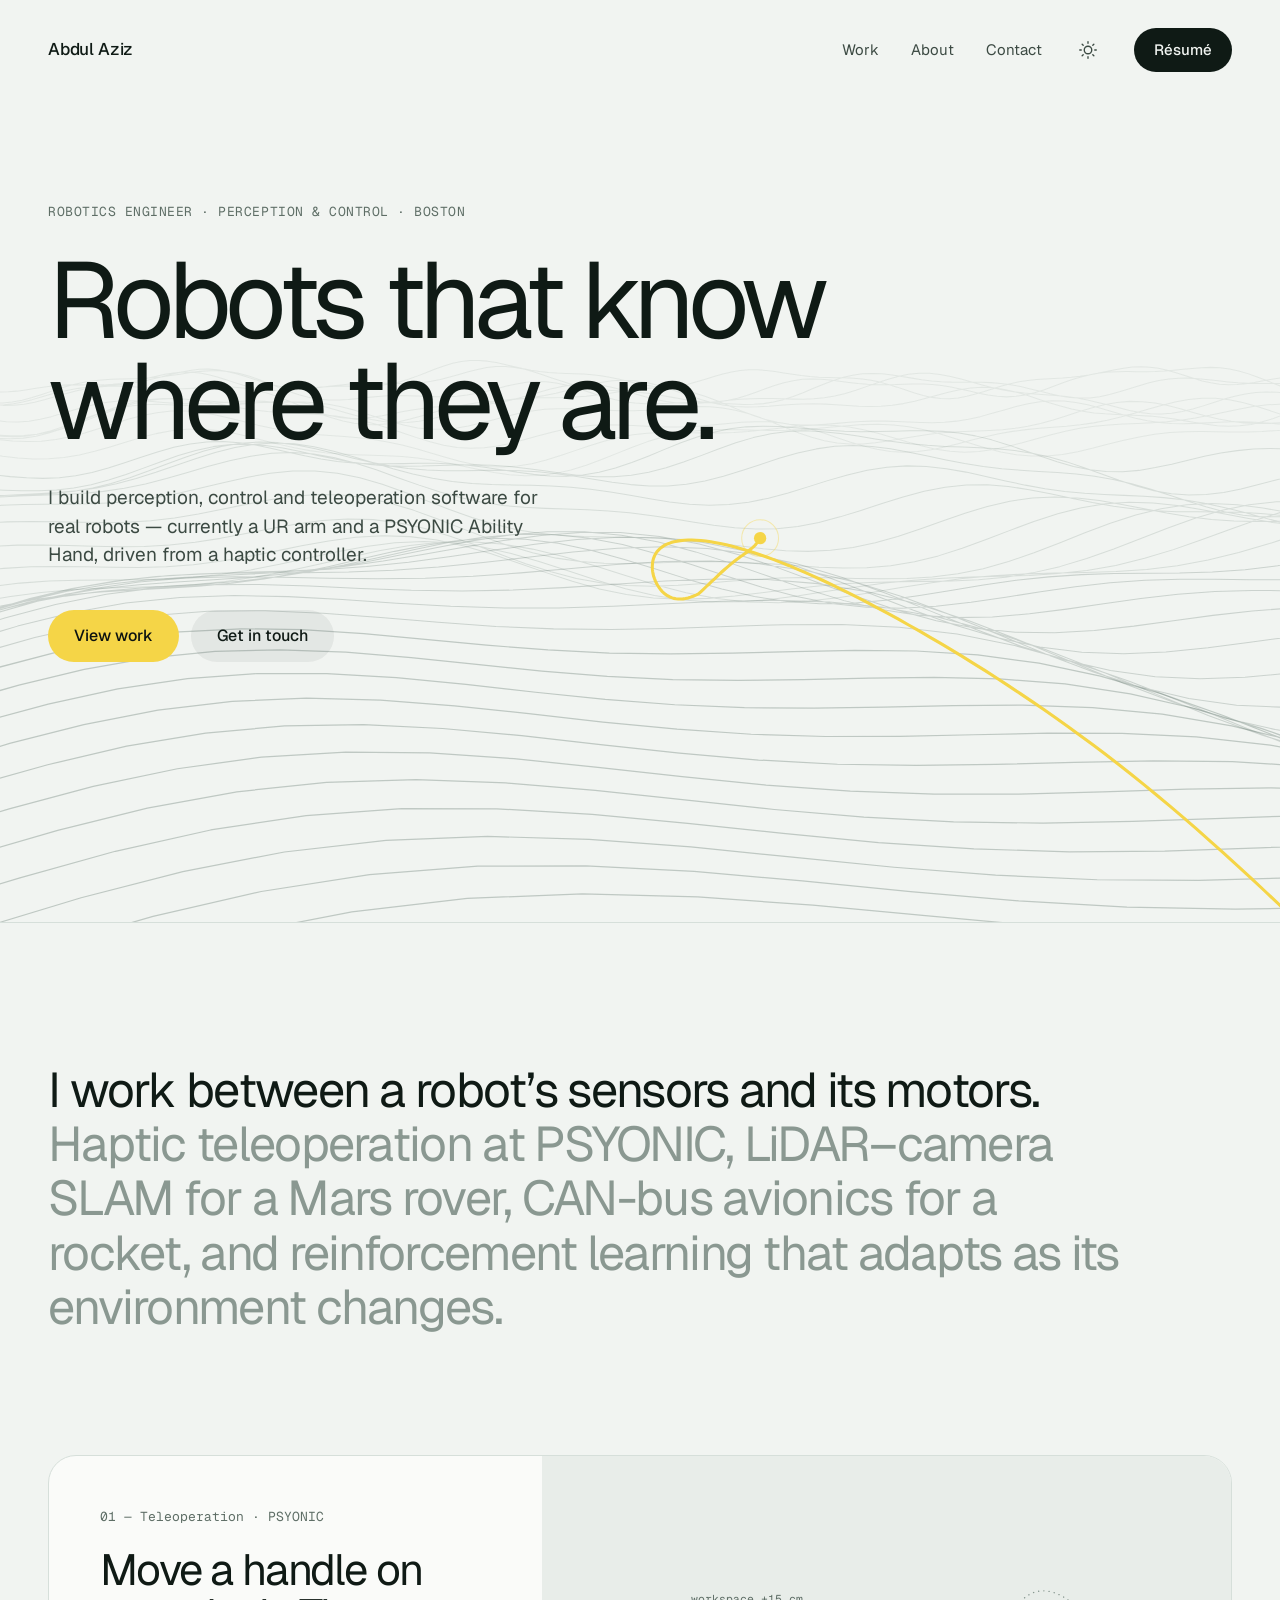
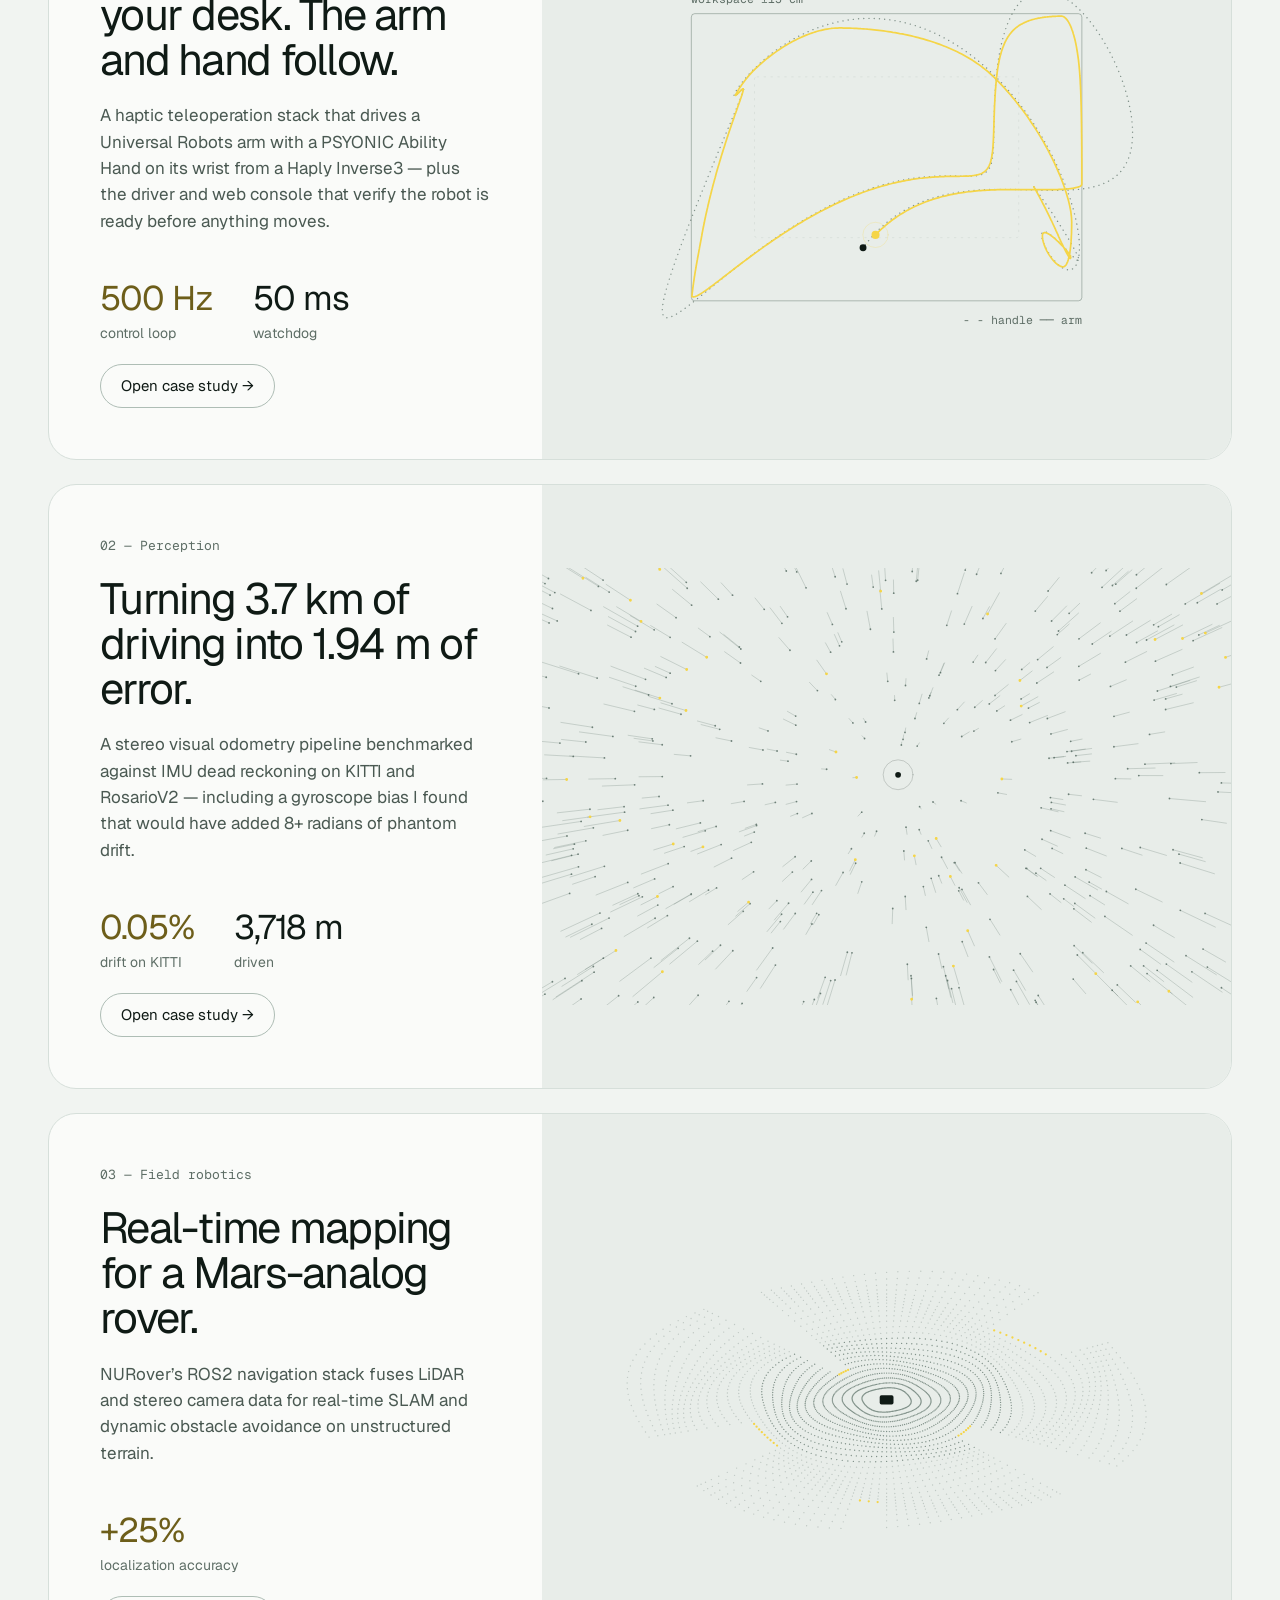
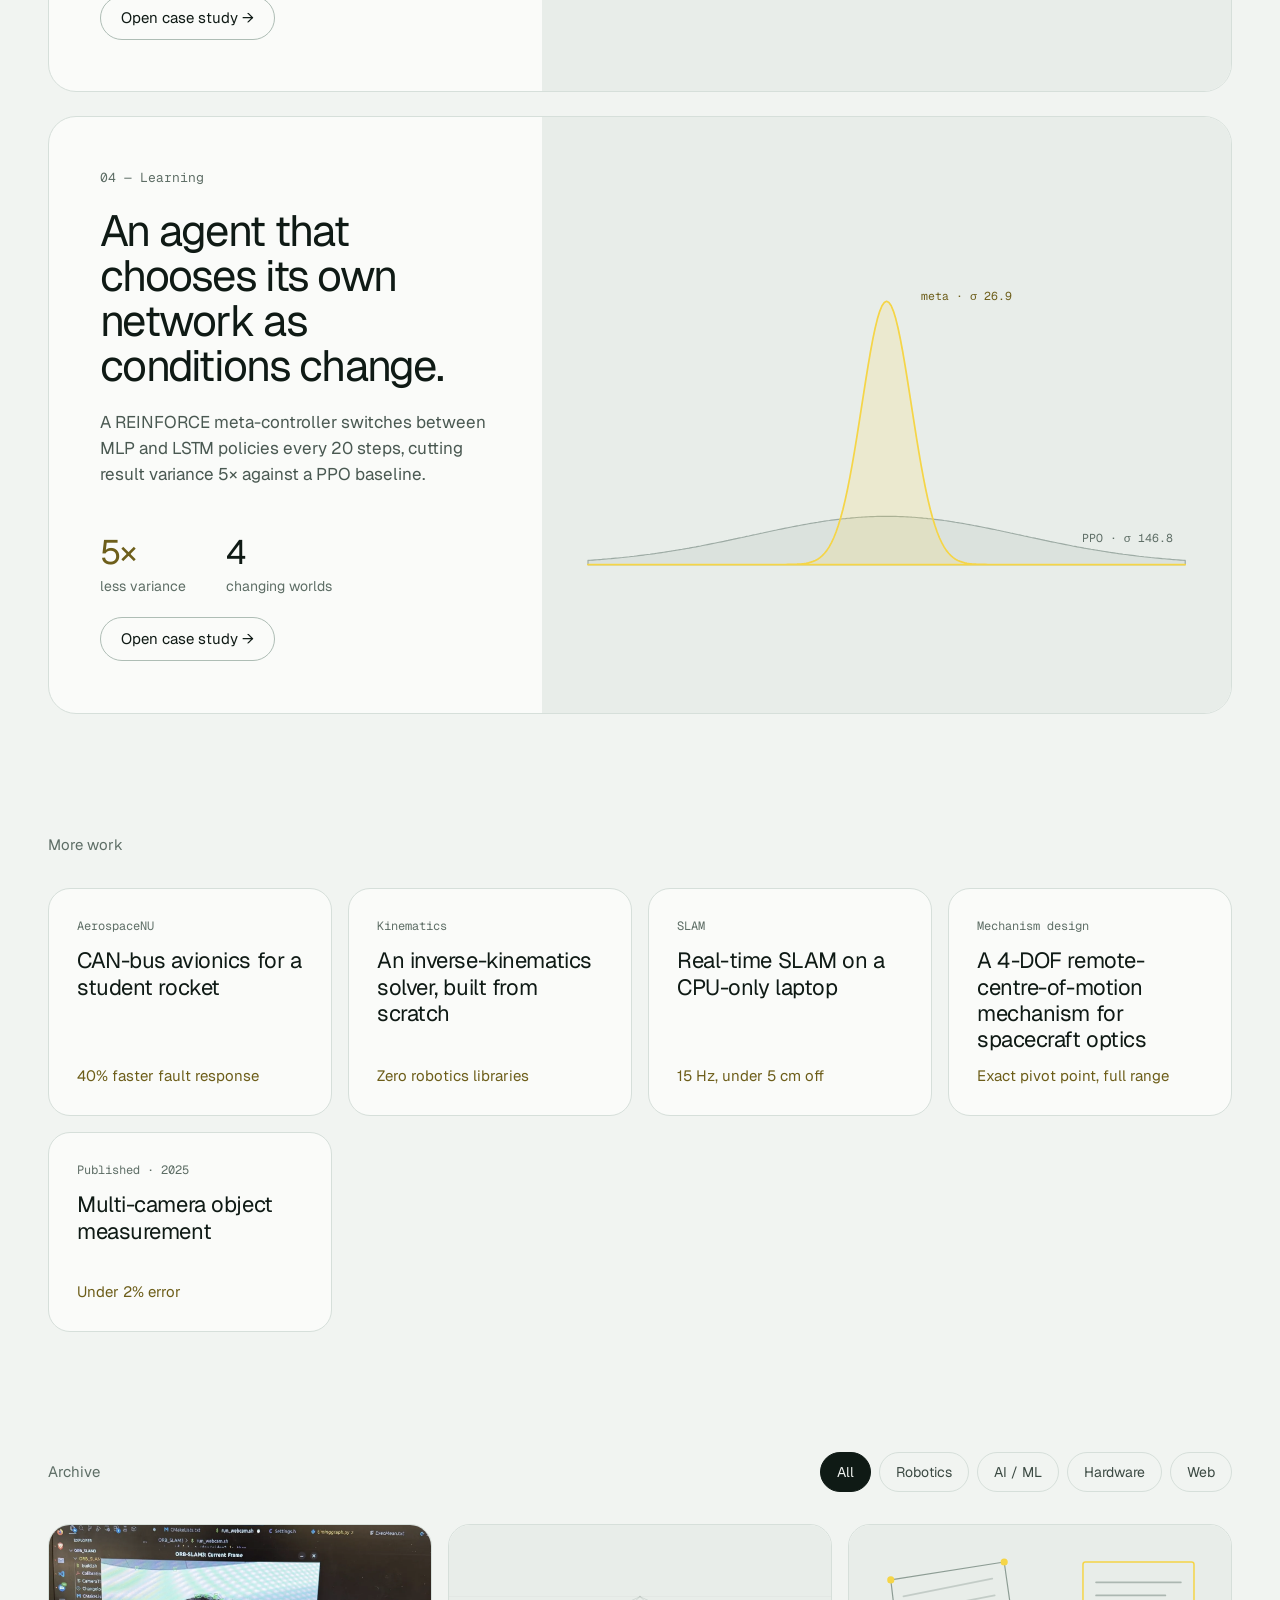
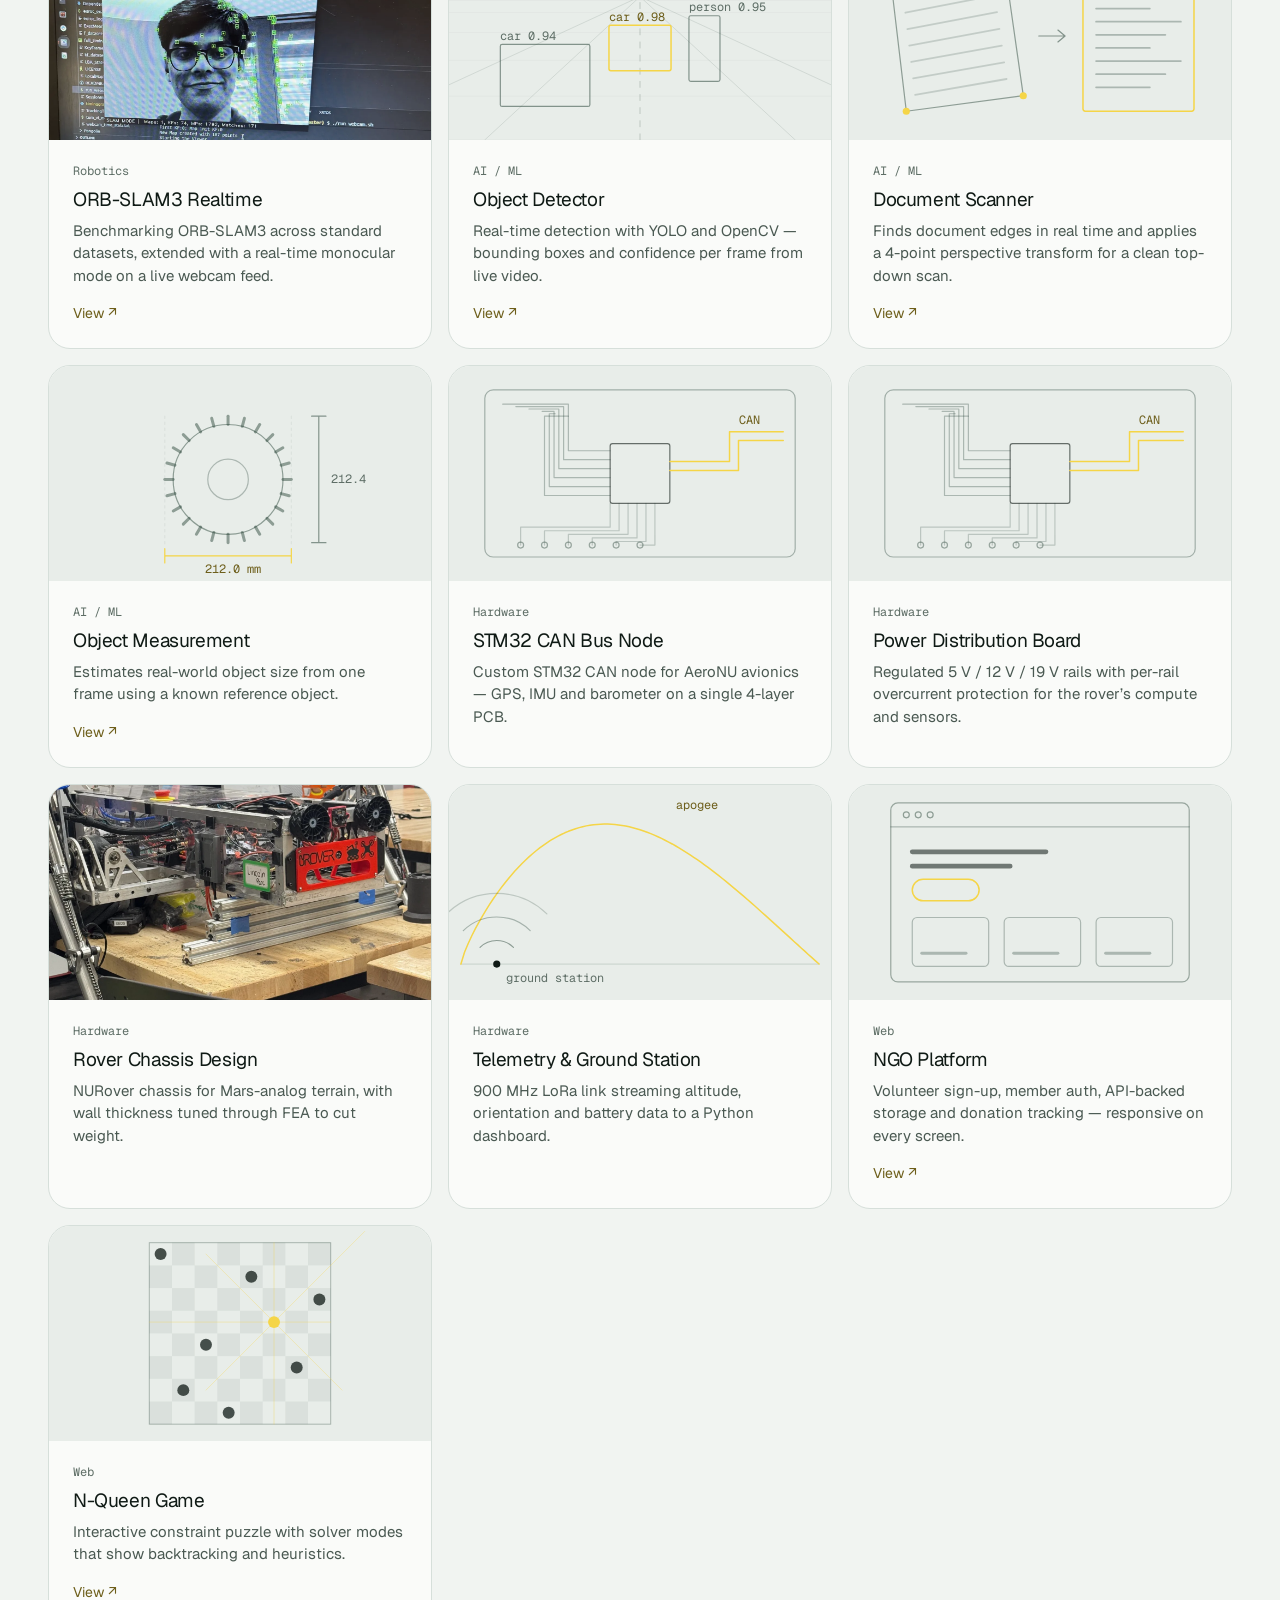
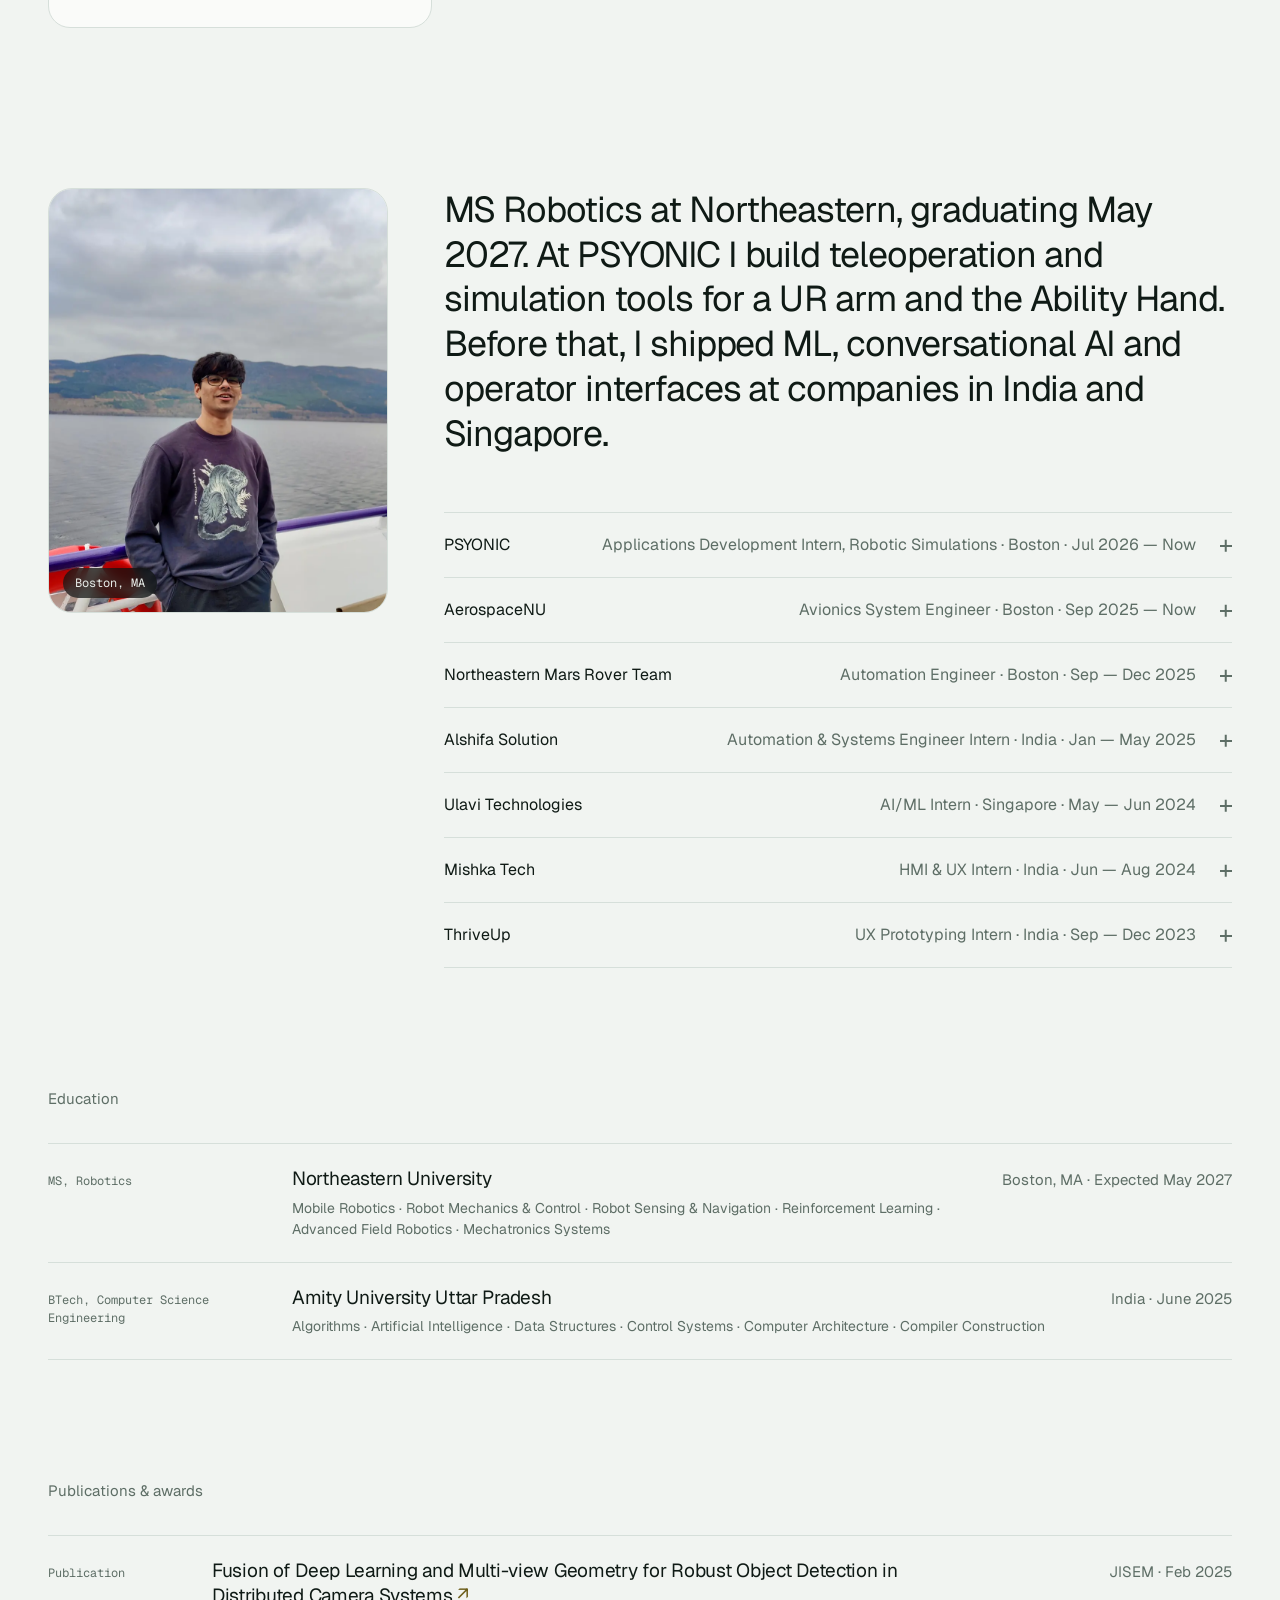
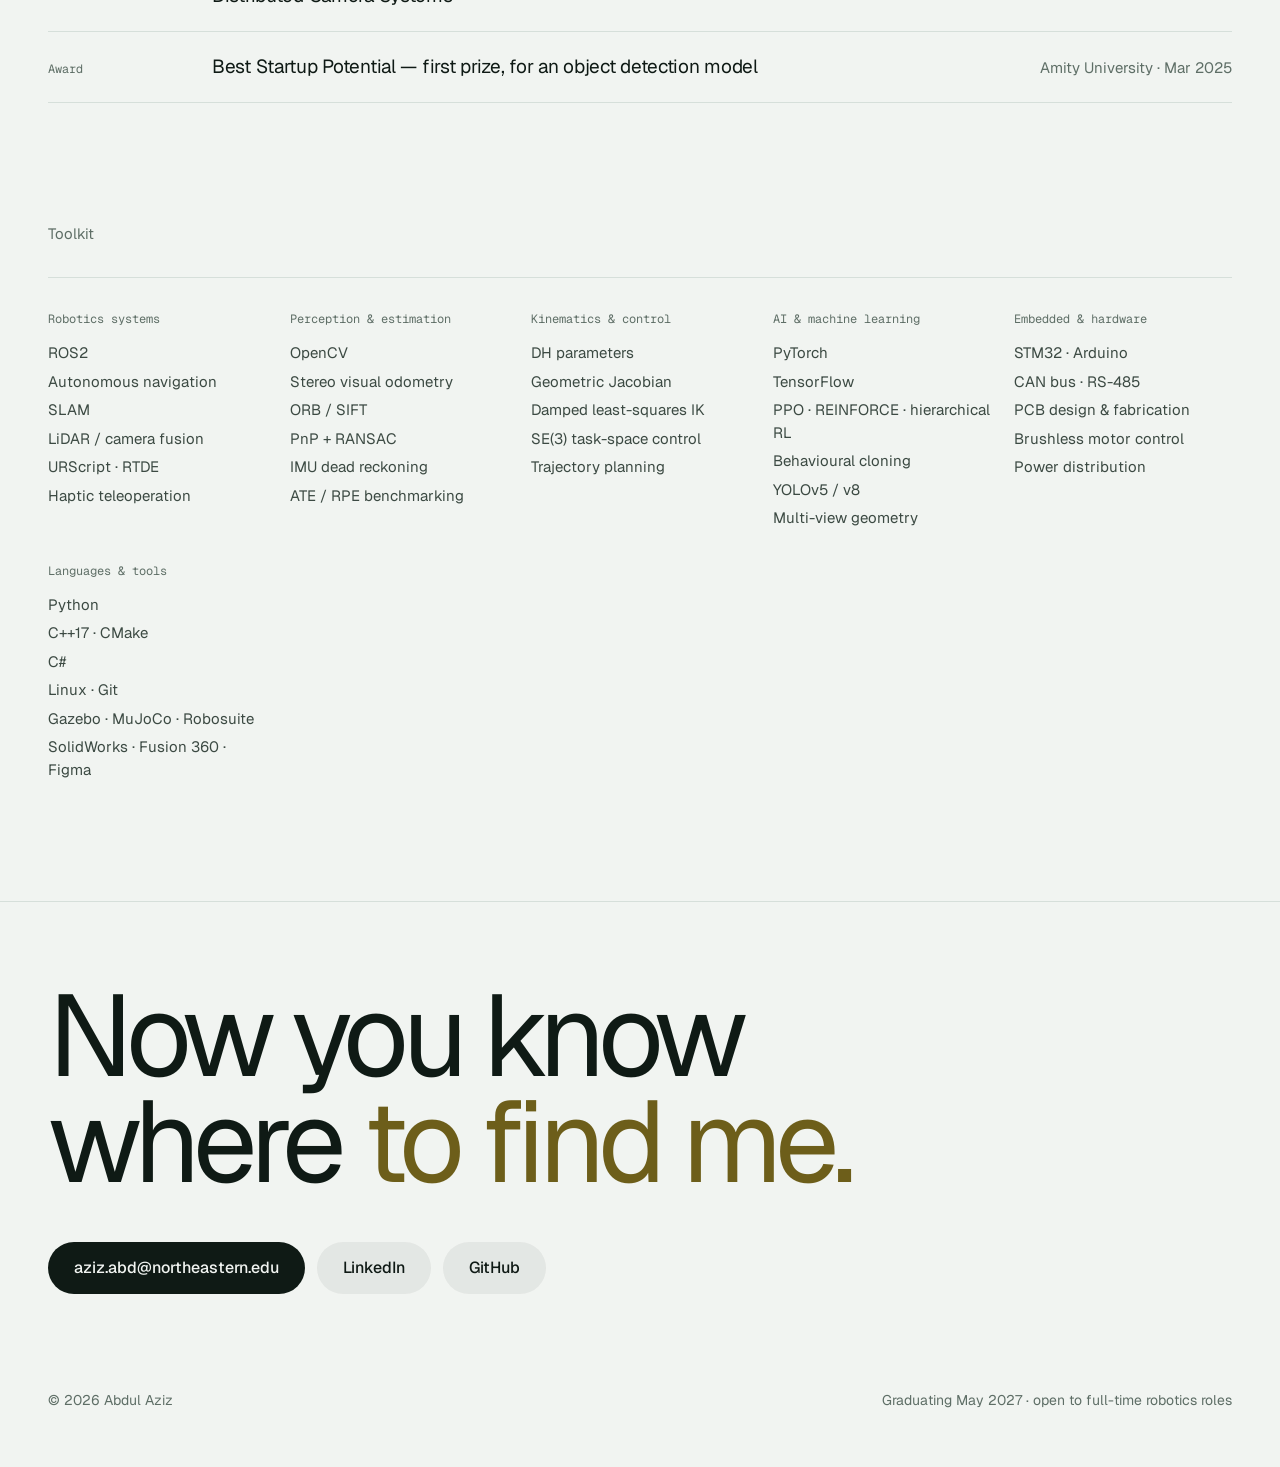
==== commit f0b27cb5: "Replace AI banners and borrowed PCB photo, crop photos, add social card" ====
--- a/index.html
+++ b/index.html
@@ -8,9 +8,14 @@
   <meta property="og:title" content="Abdul Aziz — Robotics Engineer">
   <meta property="og:description" content="Robots that know where they are. Perception, SLAM, field robotics and embedded avionics.">
   <meta property="og:type" content="website">
-  <meta property="og:image" content="https://azizxabd.github.io/assets/img/me/profile.jpeg">
+  <meta property="og:image" content="https://azizxabd.github.io/assets/img/misc/social-card.png">
+  <meta property="og:image:width" content="1200">
+  <meta property="og:image:height" content="630">
+  <meta property="og:image:alt" content="Abdul Aziz — Robotics engineer. Robots that know where they are.">
+  <meta name="twitter:card" content="summary_large_image">
   <meta name="theme-color" content="#0C1210">
   <link rel="icon" href="assets/img/misc/favicon.svg" type="image/svg+xml">
+  <link rel="apple-touch-icon" href="assets/img/misc/apple-touch-icon.png">
 
   <link rel="preconnect" href="https://fonts.googleapis.com">
   <link rel="preconnect" href="https://fonts.gstatic.com" crossorigin>
--- a/css/styles.css
+++ b/css/styles.css
@@ -373,3 +373,14 @@
   .portrait { flex-basis: 100%; }
   .footnote { margin-top: 64px; }
 }
+
+/* ── education (reuses the recognition rows) ────────────────────────── */
+.rec.edu { grid-template-columns: 220px 1fr auto; }
+.edu-detail { display: block; margin-top: 6px; font-size: 14px; line-height: 1.5; color: var(--muted); letter-spacing: 0; }
+.recognition + .recognition { padding-top: 0; }
+@media (max-width: 720px) { .rec.edu { grid-template-columns: 1fr; } }
+
+/* Line-art thumbnails in archive cards */
+.arch-thumb:has(.art) { background: var(--surface-2); }
+.arch-thumb .art { width: 100%; height: 100%; transition: transform .6s; }
+a.arch:hover .arch-thumb .art { transform: scale(1.04); }
